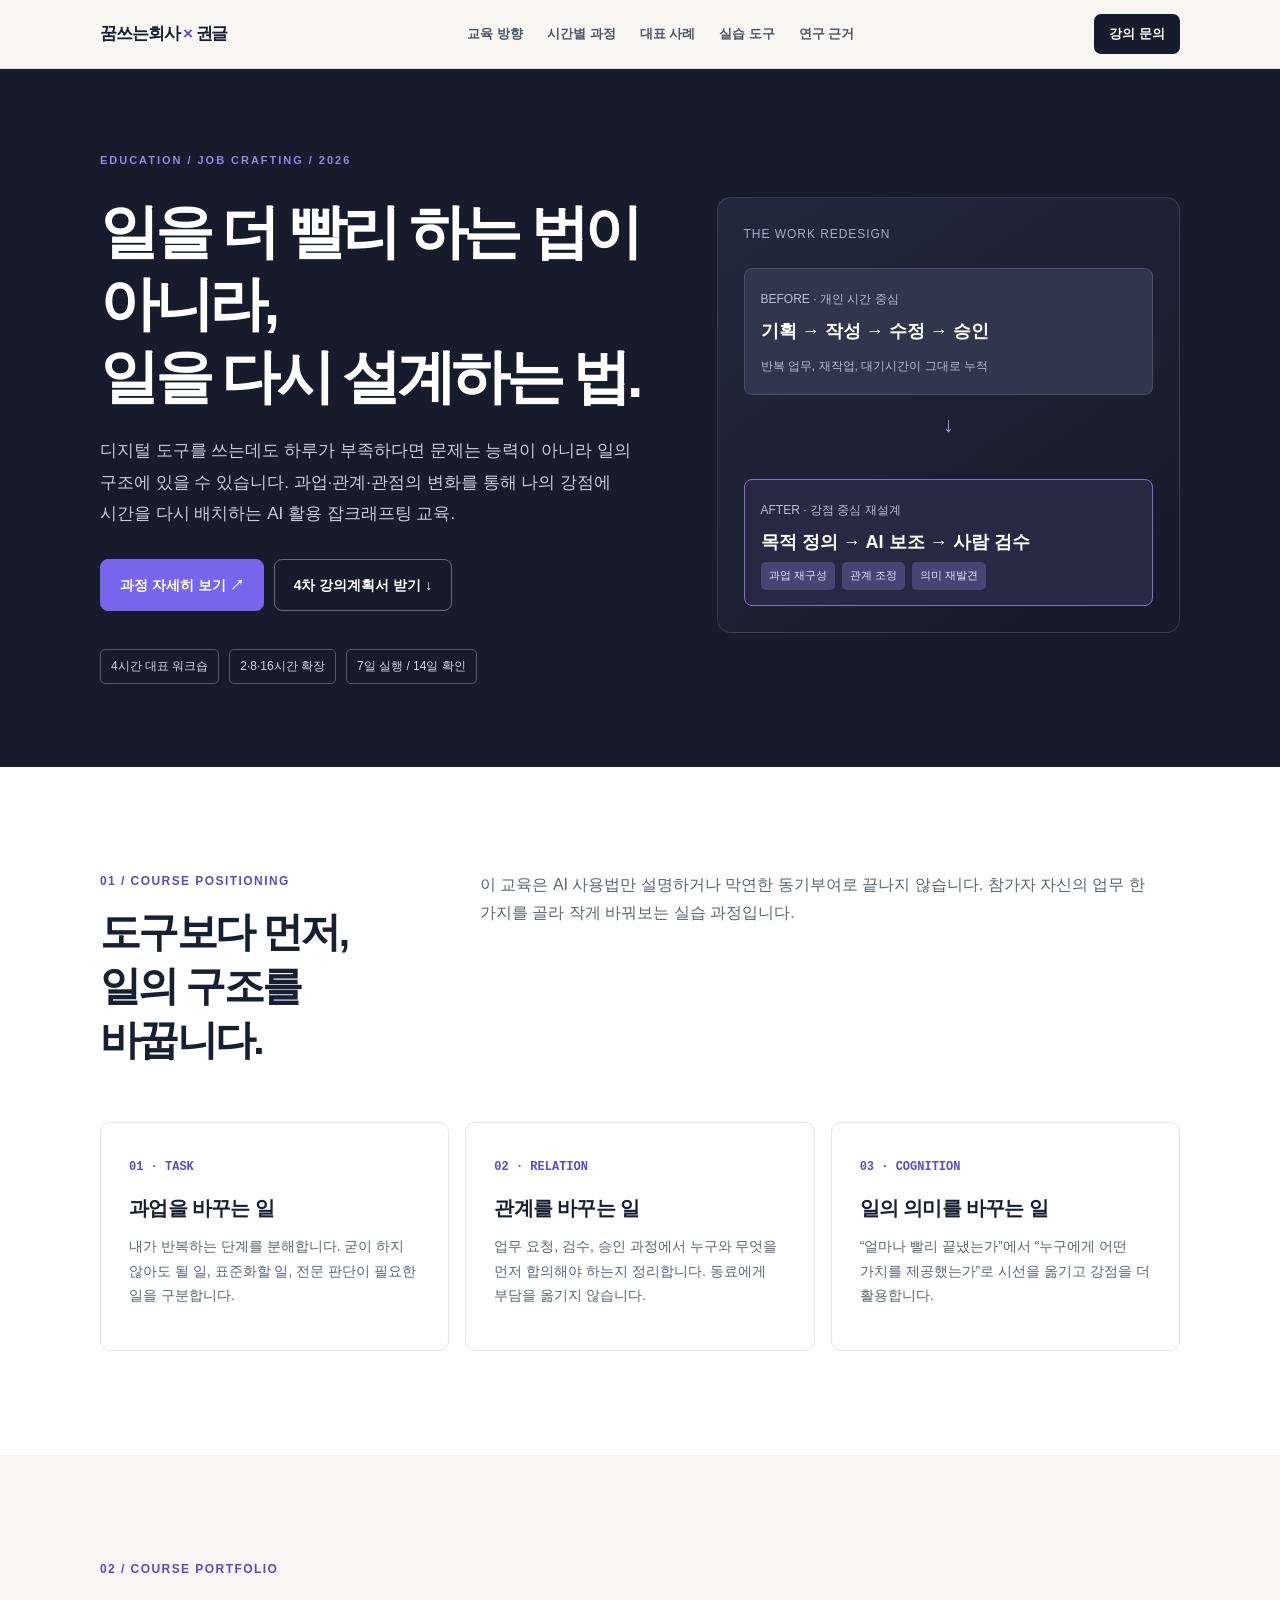
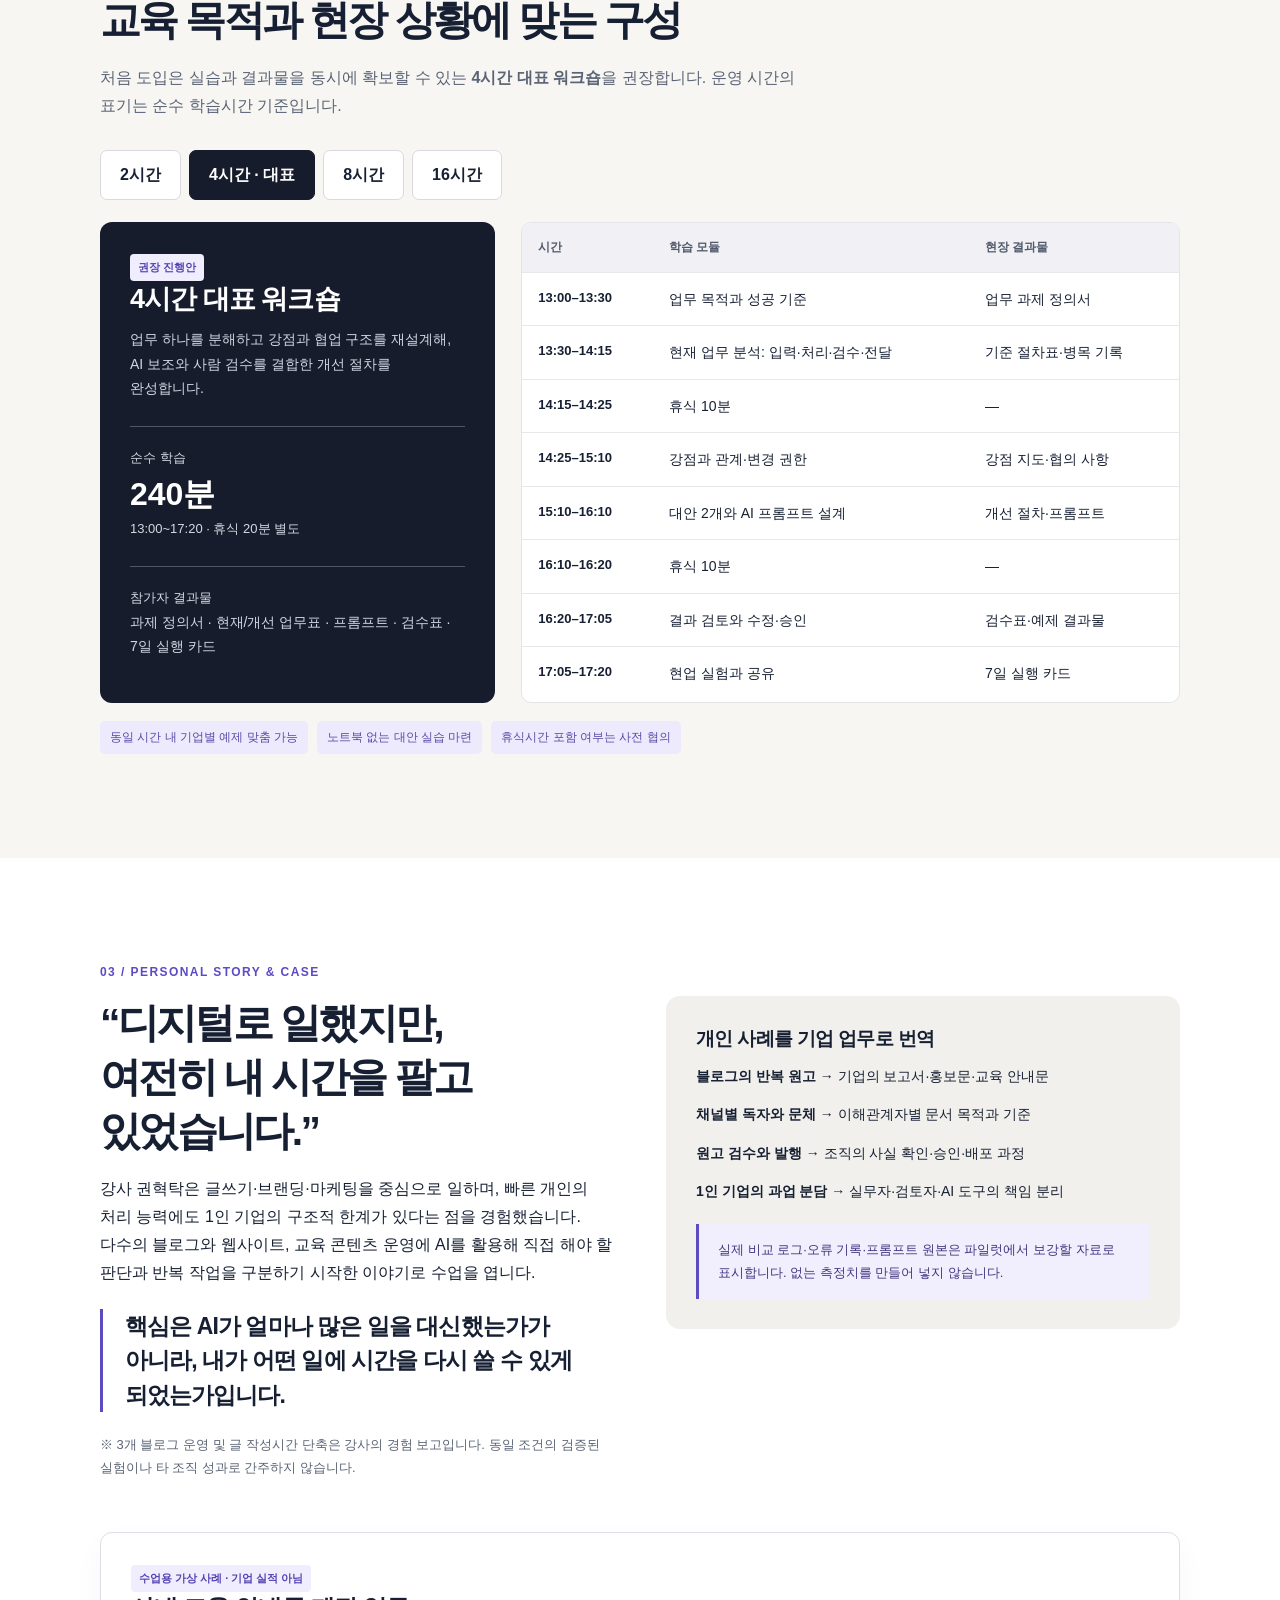
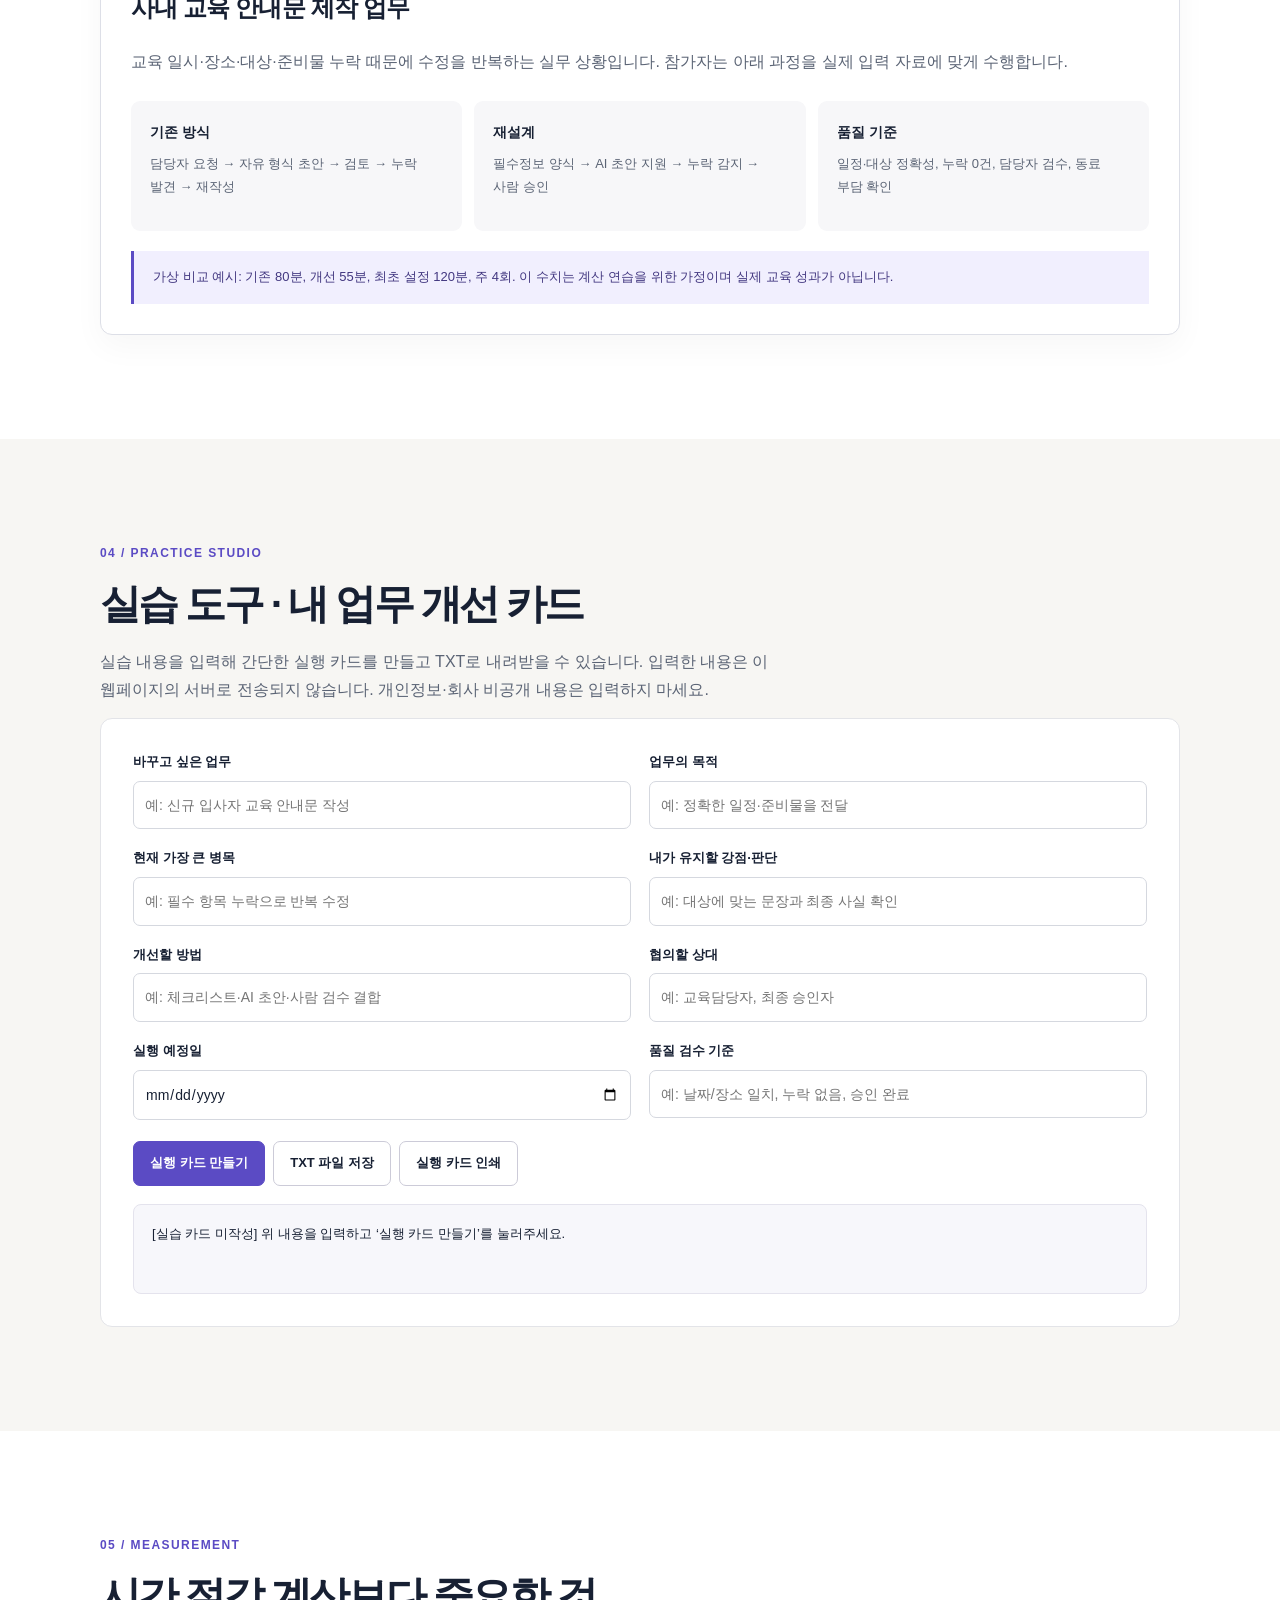
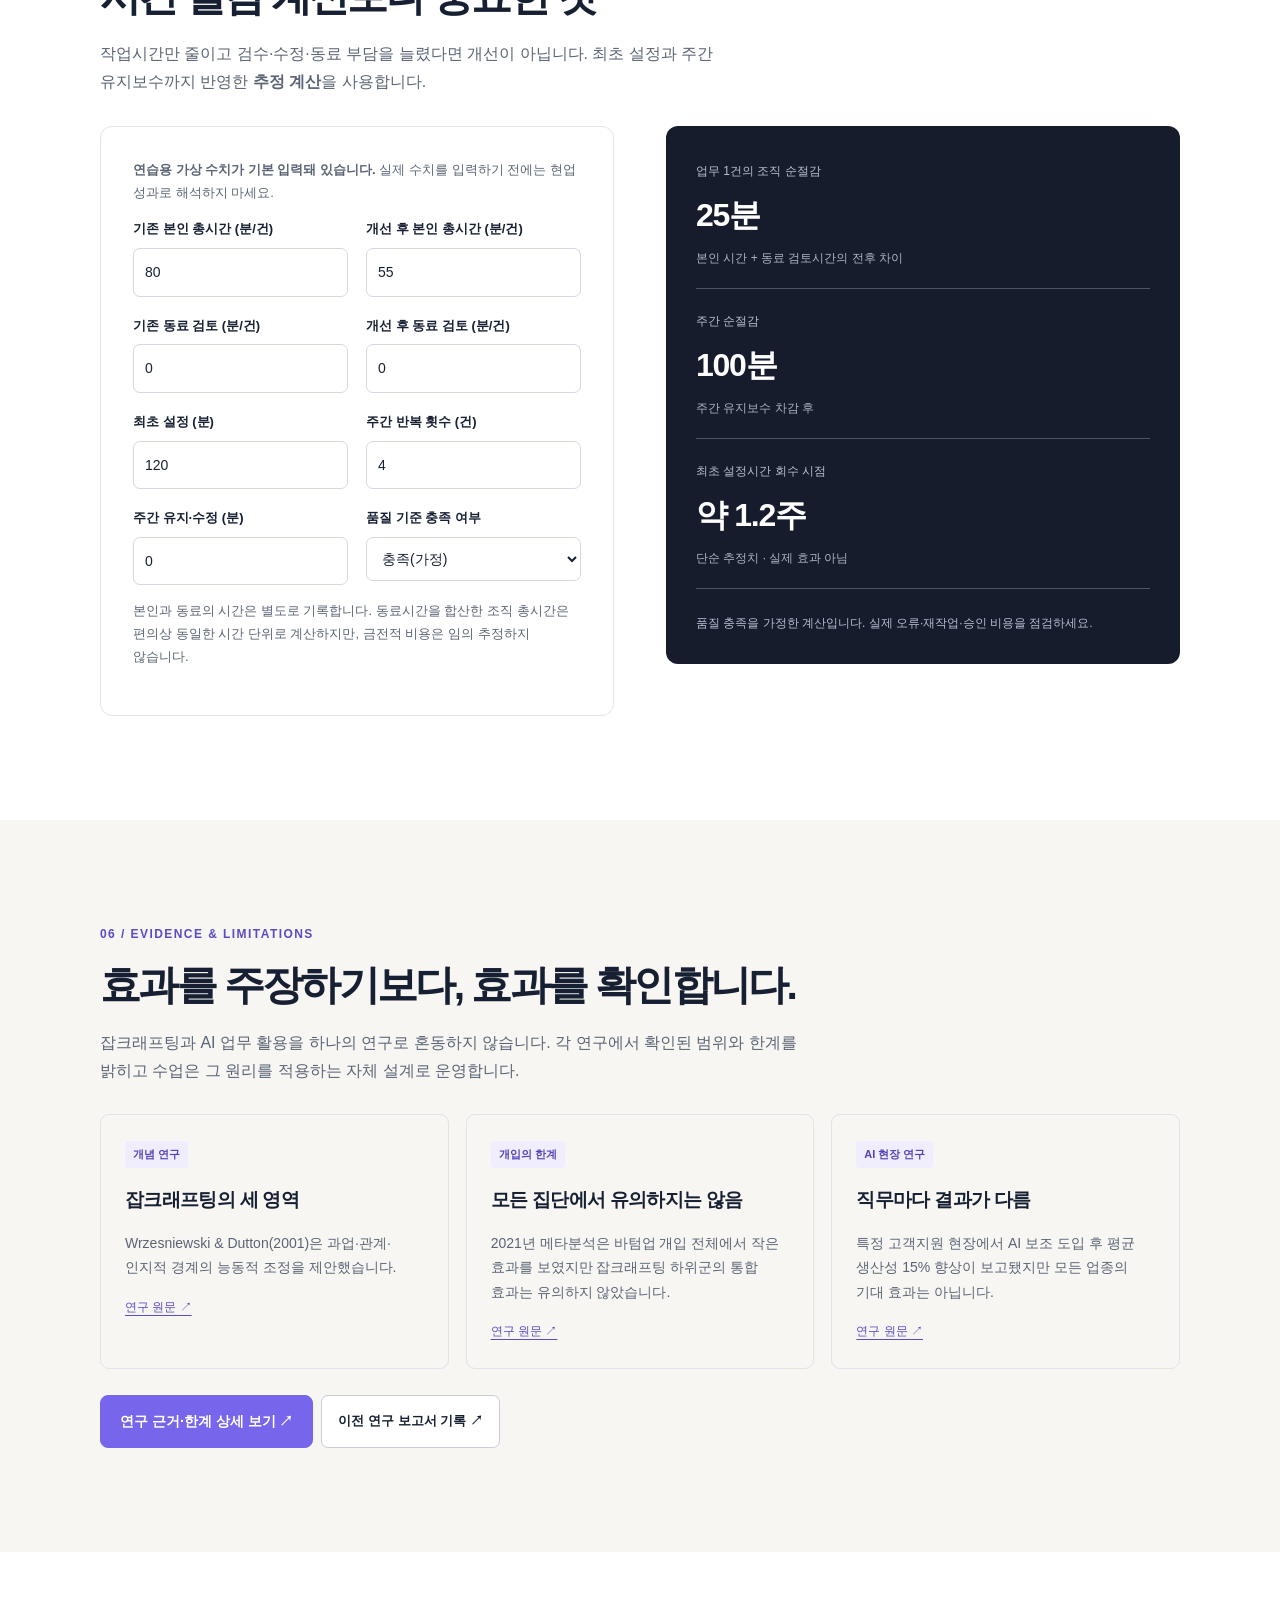
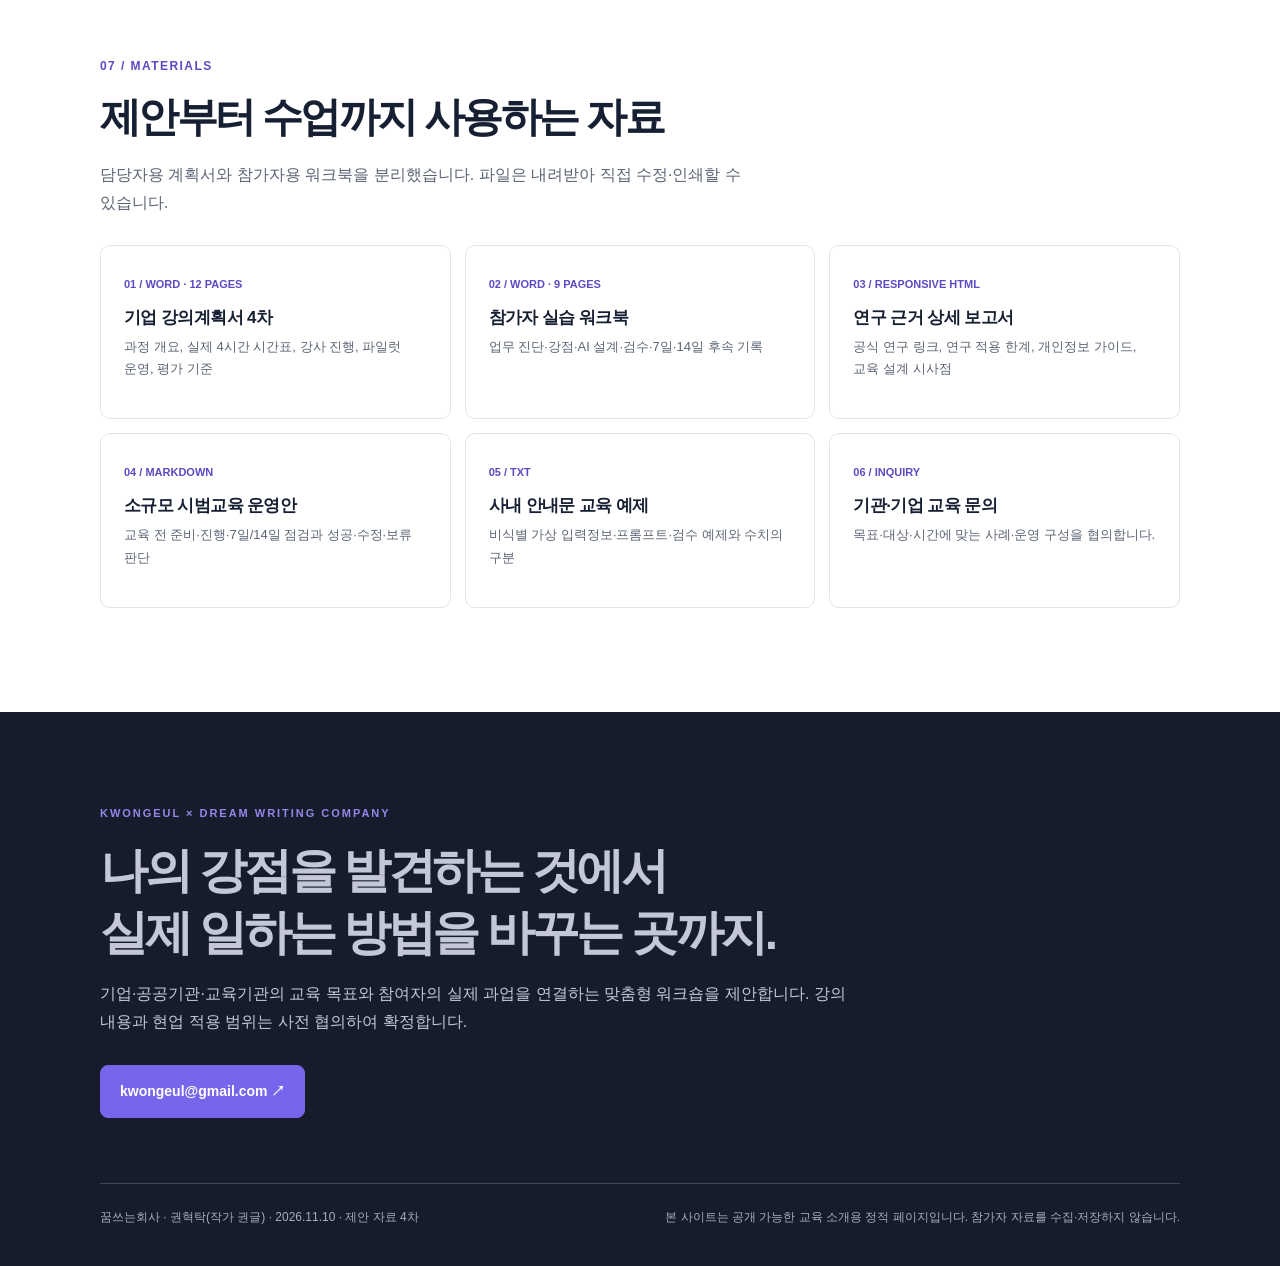
==== index.html @ ab39d5b8 "Add files via upload" ====
<!doctype html>
<html lang="ko">
<head>
<meta charset="utf-8"/>
<meta name="viewport" content="width=device-width,initial-scale=1"/>
<meta name="description" content="권글 · 꿈쓰는회사 AI 활용 잡크래프팅 기업교육. 4시간 대표 워크숍, 강의계획서, 실습 워크북, 교육 후 14일 성과 점검."/>
<meta name="theme-color" content="#151b27"/>
<title>AI 활용 잡크래프팅 기업교육 | 꿈쓰는회사 · 권글</title>
<style>
:root{--ink:#172033;--sub:#5b6475;--paper:#f7f6f3;--surface:#fff;--line:#e3e4e8;--accent:#5b4bc4;--lite:#f0edff;--dark:#171c2c;--green:#1c685e;--max:1140px}
*{box-sizing:border-box}html{scroll-behavior:smooth}body{margin:0;background:var(--paper);color:var(--ink);font-family:Pretendard,"Noto Sans CJK KR","Apple SD Gothic Neo","Malgun Gothic",sans-serif;font-size:16px;line-height:1.75;word-break:keep-all}a{color:inherit}button,input,textarea,select{font:inherit}button{cursor:pointer}button:focus-visible,a:focus-visible,input:focus-visible,select:focus-visible,textarea:focus-visible{outline:3px solid #b2a9f5;outline-offset:3px}.wrap{max-width:var(--max);margin:auto;padding-left:30px;padding-right:30px}.top{position:sticky;top:0;z-index:20;backdrop-filter:blur(16px);background:rgba(247,246,243,.96);border-bottom:1px solid var(--line)}.top-in{display:flex;align-items:center;justify-content:space-between;min-height:68px;gap:16px}.brand{font-size:17px;font-weight:800;letter-spacing:-.065em;text-decoration:none}.brand em{color:var(--accent);font-style:normal}.nav{display:flex;gap:24px;font-size:13px;font-weight:700;color:#4c5566}.nav a{text-decoration:none}.nav a:hover{color:var(--accent)}.top-cta{background:var(--dark);color:white;text-decoration:none;padding:9px 15px;border-radius:7px;font-size:13px;font-weight:700;white-space:nowrap}
.hero{background:var(--dark);color:white;overflow:hidden}.hero-in{display:grid;grid-template-columns:1.1fr .9fr;min-height:550px;gap:50px;align-items:center;padding-top:76px;padding-bottom:83px}.eyebrow{font-size:11px;letter-spacing:.18em;text-transform:uppercase;font-weight:800;color:#9487e9}.hero h1{font-size:clamp(39px,4.6vw,63px);line-height:1.23;letter-spacing:-.075em;margin:23px 0 22px;font-weight:800}.hero .lede{max-width:590px;color:#c9ccda;font-size:17px;line-height:1.85}.hero-actions{display:flex;flex-wrap:wrap;gap:10px;margin:29px 0 38px}.primary,.secondary{display:inline-flex;align-items:center;justify-content:center;gap:8px;text-decoration:none;border-radius:8px;font-weight:750;padding:13px 19px;font-size:14px}.primary{background:#7766eb;color:#fff;border:1px solid #7766eb}.secondary{background:transparent;color:white;border:1px solid #656b7e}.meta{display:flex;flex-wrap:wrap;gap:10px}.meta span{font-size:12px;color:#d4d5e0;border:1px solid #565b70;padding:6px 10px;border-radius:5px}.hero-art{position:relative;padding:26px;border:1px solid rgba(255,255,255,.12);border-radius:14px;background:linear-gradient(145deg,#23293d,#151a29)}.art-title{color:#a6acc5;font-size:12px;letter-spacing:.08em}.work-line{margin-top:23px;padding:15px 16px;background:#30374c;border:1px solid #475068;border-radius:8px}.work-line strong{display:block;font-size:18px;margin:4px 0}.work-line small{font-size:12px;color:#b8bfd2}.art-arrow{text-align:center;font-size:21px;color:#a99bf0;padding:12px}.work-line.to{border-color:#7d70d5;background:#292842}.art-pills{display:flex;gap:7px;flex-wrap:wrap}.art-pills span{border-radius:5px;background:#494473;color:#e7e4ff;font-size:11px;padding:4px 8px}
.sec{padding:104px 0}.sec.white{background:white}.sec.dark{background:#1f2536;color:white}.sectop{display:flex;align-items:flex-start;justify-content:space-between;gap:25px;margin-bottom:38px}.kicker{display:block;font-size:12px;letter-spacing:.12em;font-weight:850;color:var(--accent);margin-bottom:13px}.dark .kicker{color:#a49bf8}h2{font-size:clamp(29px,3.2vw,44px);letter-spacing:-.065em;line-height:1.32;margin:0 0 17px}h3{letter-spacing:-.035em;line-height:1.35}p{margin:0 0 14px}.section-desc{font-size:16px;color:var(--sub);max-width:700px}.muted{color:var(--sub)}.dark .muted{color:#bdc4d6}.chip{display:inline-flex;border-radius:4px;padding:4px 8px;background:var(--lite);font-size:11px;font-weight:800;color:#5444b3}.dark .chip{background:#343553;color:#c5c0ff}.three{display:grid;grid-template-columns:repeat(3,1fr);gap:16px}.info{border:1px solid var(--line);background:white;border-radius:10px;padding:28px}.info .num{font-family:ui-monospace,monospace;font-size:12px;color:var(--accent);font-weight:800}.info h3{font-size:20px;margin:16px 0 12px}.info p{font-size:14px;color:var(--sub)}.split{display:grid;grid-template-columns:1fr 1fr;gap:52px;align-items:start}.quote{border-left:3px solid var(--accent);padding-left:22px;margin:22px 0;font-size:23px;line-height:1.5;font-weight:750;letter-spacing:-.04em}.bulky{padding:22px 24px;border-radius:9px;border:1px solid var(--line);background:#fcfcfd}.small{font-size:13px;color:var(--sub)}.point-list{padding-left:20px}.point-list li{margin-bottom:9px}.contrast{background:#f1f0ec;border-radius:14px;padding:30px}.contrast h3{margin:0 0 13px}.contrast p{font-size:14px}
.tabrow{display:flex;gap:8px;margin:30px 0 22px;flex-wrap:wrap}.tab{border:1px solid #d9d9de;background:white;color:var(--ink);border-radius:7px;padding:10px 19px;font-weight:800}.tab[aria-pressed="true"]{background:var(--dark);border-color:var(--dark);color:white}.course-layout{display:grid;grid-template-columns:.75fr 1.25fr;gap:26px}.course-summary{border-radius:12px;background:var(--dark);color:white;padding:30px}.course-summary h3{font-size:27px;margin:0 0 10px}.course-summary p{color:#d2d5e2;font-size:14px}.statline{border-top:1px solid #52566a;margin-top:25px;padding-top:20px;font-size:13px;color:#d6d9e3}.statline strong{font-size:32px;color:white;display:block;line-height:1.2;margin:5px 0}.timetable{overflow:auto;background:white;border:1px solid var(--line);border-radius:10px}table{border-collapse:collapse;width:100%;font-size:14px}th{background:#f1f1f5;text-align:left;font-size:12px;color:#515a6d}th,td{padding:14px 16px;border-bottom:1px solid #e7e8ec;vertical-align:top}td:first-child{white-space:nowrap;font-size:13px;font-weight:800}tr:last-child td{border-bottom:0}.notes{display:flex;gap:9px;flex-wrap:wrap;margin-top:18px}.notes span{background:#eceafc;color:#584ca7;font-size:12px;padding:6px 10px;border-radius:5px}.casecard{border:1px solid #dddfe7;background:#fff;border-radius:12px;padding:30px;box-shadow:0 12px 32px rgba(20,24,42,.035)}.casecard h3{font-size:24px;margin-top:0}.case-cols{display:grid;grid-template-columns:1fr 1fr 1fr;gap:12px;margin-top:25px}.case-stage{background:#f7f7f9;border-radius:9px;padding:19px}.case-stage strong{display:block;font-size:14px;margin-bottom:8px}.case-stage p{font-size:13px;color:var(--sub)}.callout{border-left:3px solid #5b4bc4;background:#f1effe;padding:15px 19px;color:#423780;font-size:13px;margin-top:20px}.evidence-grid{display:grid;grid-template-columns:repeat(3,1fr);gap:17px}.evidence-item{border:1px solid #e2e2e9;padding:24px;border-radius:9px}.evidence-item b{font-size:17px}.evidence-item p{font-size:14px;color:var(--sub);margin:12px 0}.evidence-item a{font-size:12px;color:var(--accent);text-decoration:underline;text-underline-offset:4px}
.formpanel{background:#fff;border:1px solid var(--line);border-radius:12px;padding:32px}.formgrid{display:grid;grid-template-columns:repeat(2,1fr);gap:18px}.field label{display:block;font-size:13px;font-weight:800;margin-bottom:7px}.field input,.field textarea,.field select{width:100%;min-height:44px;border:1px solid #d5d8df;border-radius:7px;padding:11px;background:#fff;color:var(--ink);font-size:14px}.field textarea{resize:vertical;min-height:80px}.field input:focus,.field textarea:focus,.field select:focus{border-color:#6658cd}.span2{grid-column:span 2}.actionrow{display:flex;gap:8px;flex-wrap:wrap;margin-top:21px}.solid,.outline{border-radius:7px;padding:10px 16px;font-weight:800;font-size:13px}.solid{border:1px solid var(--accent);background:var(--accent);color:#fff}.outline{border:1px solid #cccbd8;background:white;color:var(--ink)}.output{white-space:pre-wrap;background:#f7f7fb;border-radius:8px;padding:18px;font-size:13px;margin-top:18px;border:1px solid #e4e3ed;min-height:90px}.calc-side{padding:30px;border-radius:12px;background:var(--dark);color:white}.calc-side .measure{border-bottom:1px solid #4c5268;padding:17px 0}.calc-side .measure:first-of-type{padding-top:0}.calc-side .measure:last-of-type{border-bottom:0}.calc-side .measure span{font-size:12px;color:#b9c0d1}.calc-side .measure strong{font-size:32px;letter-spacing:-.04em;display:block;margin-top:3px}.calc-side .measure small{color:#aeb5c8;font-size:12px}.warning{background:#fff5e6;border:1px solid #efdbb2;padding:13px 16px;border-radius:7px;color:#735525;font-size:13px;margin-top:18px}.checkline{font-size:12px;color:#b4bed4;margin-top:24px}.downloads{display:grid;grid-template-columns:repeat(3,1fr);gap:14px}.down{display:block;text-decoration:none;background:#fff;border:1px solid var(--line);border-radius:10px;padding:23px;transition:.2s}.down:hover{transform:translateY(-3px);border-color:#a9a0ed}.down small{font-size:11px;color:var(--accent);font-weight:850}.down h3{margin:10px 0 6px;font-size:17px}.down p{font-size:13px;color:var(--sub)}.bottom{background:#171c2c;color:white;padding:86px 0 38px}.bottom .big{font-size:clamp(30px,4vw,48px);font-weight:800;letter-spacing:-.07em;line-height:1.3;margin:0 0 16px}.bottom p{color:#c4c8d6;max-width:760px}.footerline{border-top:1px solid #414758;margin-top:65px;padding-top:23px;font-size:12px;color:#a6adbf;display:flex;justify-content:space-between;gap:10px;flex-wrap:wrap}
@media (max-width:920px){.nav{display:none}.hero-in,.split,.course-layout{grid-template-columns:1fr}.hero-in{gap:28px}.hero-art{max-width:640px}.three,.evidence-grid,.downloads{grid-template-columns:repeat(2,1fr)}.sec{padding:74px 0}.course-summary{padding:24px}}
@media (max-width:640px){body{font-size:15px}.wrap{padding:0 20px}.hero-in{padding-top:64px;padding-bottom:64px}.hero h1{font-size:37px}.hero-art{padding:18px}.hero .lede{font-size:15px}.hero-actions{display:block}.hero-actions a{width:100%;margin-bottom:9px}.three,.split,.course-layout,.case-cols,.evidence-grid,.downloads,.formgrid{grid-template-columns:1fr}.sectop{display:block}.info,.casecard,.formpanel,.calc-side{padding:22px}.span2{grid-column:span 1}.sec{padding:60px 0}.top-cta{font-size:12px}.brand{font-size:16px}table{font-size:12px}th,td{padding:11px 10px}td:first-child{white-space:normal}.quote{font-size:21px}.contrast{padding:22px}.tab{flex:1}}
@media print{.top,.hero-art,.hero-actions,.tabrow,.actionrow,.bottom{display:none!important}.sec{padding:20px 0;break-inside:avoid}.hero{color:var(--ink);background:white}.hero-in{display:block;min-height:0;padding:20px 0}.hero .lede{color:var(--ink)}.hero h1{font-size:30px}.wrap{max-width:none}.timetable{overflow:visible}.calc-side{background:white;color:var(--ink);border:1px solid #ddd}.calc-side .measure strong{color:var(--ink)}}
</style>
</head>
<body>
<header class="top"><div class="wrap top-in"><a class="brand" href="#top">꿈쓰는회사 <em>×</em> 권글</a><nav class="nav" aria-label="메인 탐색"><a href="#why">교육 방향</a><a href="#curriculum">시간별 과정</a><a href="#case">대표 사례</a><a href="#studio">실습 도구</a><a href="#evidence">연구 근거</a></nav><a class="top-cta" href="mailto:kwongeul@gmail.com?subject=AI%20활용%20잡크래프팅%20기업강의%20문의">강의 문의</a></div></header>
<main id="top">
<section class="hero"><div class="wrap hero-in"><div><span class="eyebrow">EDUCATION / JOB CRAFTING / 2026</span><h1>일을 더 빨리 하는 법이 아니라,<br/>일을 다시 설계하는 법.</h1><p class="lede">디지털 도구를 쓰는데도 하루가 부족하다면 문제는 능력이 아니라 일의 구조에 있을 수 있습니다. 과업·관계·관점의 변화를 통해 나의 강점에 시간을 다시 배치하는 AI 활용 잡크래프팅 교육.</p><div class="hero-actions"><a class="primary" href="#curriculum">과정 자세히 보기 ↗</a><a class="secondary" href="files/Kwongeul_Job_Crafting_Lecture_Plan_v4.docx" download>4차 강의계획서 받기 ↓</a></div><div class="meta"><span>4시간 대표 워크숍</span><span>2·8·16시간 확장</span><span>7일 실행 / 14일 확인</span></div></div><div class="hero-art" aria-label="기존 업무에서 재설계된 업무로 전환하는 도식"><div class="art-title">THE WORK REDESIGN</div><div class="work-line"><small>BEFORE · 개인 시간 중심</small><strong>기획 → 작성 → 수정 → 승인</strong><small>반복 업무, 재작업, 대기시간이 그대로 누적</small></div><div class="art-arrow">↓</div><div class="work-line to"><small>AFTER · 강점 중심 재설계</small><strong>목적 정의 → AI 보조 → 사람 검수</strong><div class="art-pills"><span>과업 재구성</span><span>관계 조정</span><span>의미 재발견</span></div></div></div></div></section>
<section id="why" class="sec white"><div class="wrap"><div class="sectop"><div><span class="kicker">01 / COURSE POSITIONING</span><h2>도구보다 먼저,<br/>일의 구조를 바꿉니다.</h2></div><p class="section-desc">이 교육은 AI 사용법만 설명하거나 막연한 동기부여로 끝나지 않습니다. 참가자 자신의 업무 한 가지를 골라 작게 바꿔보는 실습 과정입니다.</p></div><div class="three"><article class="info"><span class="num">01 · TASK</span><h3>과업을 바꾸는 일</h3><p>내가 반복하는 단계를 분해합니다. 굳이 하지 않아도 될 일, 표준화할 일, 전문 판단이 필요한 일을 구분합니다.</p></article><article class="info"><span class="num">02 · RELATION</span><h3>관계를 바꾸는 일</h3><p>업무 요청, 검수, 승인 과정에서 누구와 무엇을 먼저 합의해야 하는지 정리합니다. 동료에게 부담을 옮기지 않습니다.</p></article><article class="info"><span class="num">03 · COGNITION</span><h3>일의 의미를 바꾸는 일</h3><p>“얼마나 빨리 끝냈는가”에서 “누구에게 어떤 가치를 제공했는가”로 시선을 옮기고 강점을 더 활용합니다.</p></article></div></div></section>
<section id="curriculum" class="sec"><div class="wrap"><span class="kicker">02 / COURSE PORTFOLIO</span><h2>교육 목적과 현장 상황에 맞는 구성</h2><p class="section-desc">처음 도입은 실습과 결과물을 동시에 확보할 수 있는 <b>4시간 대표 워크숍</b>을 권장합니다. 운영 시간의 표기는 순수 학습시간 기준입니다.</p><div class="tabrow" role="group" aria-label="교육 시간 선택"><button type="button" class="tab" data-course="2" aria-pressed="false">2시간</button><button type="button" class="tab" data-course="4" aria-pressed="true">4시간 · 대표</button><button type="button" class="tab" data-course="8" aria-pressed="false">8시간</button><button type="button" class="tab" data-course="16" aria-pressed="false">16시간</button></div><div class="course-layout"><div class="course-summary" aria-live="polite"><span class="chip">권장 진행안</span><h3 id="course-title">4시간 대표 워크숍</h3><p id="course-copy">업무 하나를 분해하고 강점과 협업 구조를 재설계해, AI 보조와 사람 검수를 결합한 개선 절차를 완성합니다.</p><div class="statline"><span>순수 학습</span><strong id="course-minutes">240분</strong><span id="course-time-note">13:00~17:20 · 휴식 20분 별도</span></div><div class="statline"><span>참가자 결과물</span><p id="course-deliverables">과제 정의서 · 현재/개선 업무표 · 프롬프트 · 검수표 · 7일 실행 카드</p></div></div><div class="timetable"><table><thead><tr><th>시간</th><th>학습 모듈</th><th>현장 결과물</th></tr></thead><tbody id="course-rows"></tbody></table></div></div><div class="notes"><span>동일 시간 내 기업별 예제 맞춤 가능</span><span>노트북 없는 대안 실습 마련</span><span>휴식시간 포함 여부는 사전 협의</span></div></div></section>
<section id="case" class="sec white"><div class="wrap"><span class="kicker">03 / PERSONAL STORY & CASE</span><div class="split"><div><h2>“디지털로 일했지만,<br/>여전히 내 시간을 팔고 있었습니다.”</h2><p>강사 권혁탁은 글쓰기·브랜딩·마케팅을 중심으로 일하며, 빠른 개인의 처리 능력에도 1인 기업의 구조적 한계가 있다는 점을 경험했습니다. 다수의 블로그와 웹사이트, 교육 콘텐츠 운영에 AI를 활용해 직접 해야 할 판단과 반복 작업을 구분하기 시작한 이야기로 수업을 엽니다.</p><blockquote class="quote">핵심은 AI가 얼마나 많은 일을 대신했는가가 아니라, 내가 어떤 일에 시간을 다시 쓸 수 있게 되었는가입니다.</blockquote><p class="small">※ 3개 블로그 운영 및 글 작성시간 단축은 강사의 경험 보고입니다. 동일 조건의 검증된 실험이나 타 조직 성과로 간주하지 않습니다.</p></div><div class="contrast"><h3>개인 사례를 기업 업무로 번역</h3><p><b>블로그의 반복 원고</b> → 기업의 보고서·홍보문·교육 안내문</p><p><b>채널별 독자와 문체</b> → 이해관계자별 문서 목적과 기준</p><p><b>원고 검수와 발행</b> → 조직의 사실 확인·승인·배포 과정</p><p><b>1인 기업의 과업 분담</b> → 실무자·검토자·AI 도구의 책임 분리</p><div class="callout">실제 비교 로그·오류 기록·프롬프트 원본은 파일럿에서 보강할 자료로 표시합니다. 없는 측정치를 만들어 넣지 않습니다.</div></div></div><div class="casecard" style="margin-top:38px"><span class="chip">수업용 가상 사례 · 기업 실적 아님</span><h3>사내 교육 안내문 제작 업무</h3><p class="muted">교육 일시·장소·대상·준비물 누락 때문에 수정을 반복하는 실무 상황입니다. 참가자는 아래 과정을 실제 입력 자료에 맞게 수행합니다.</p><div class="case-cols"><div class="case-stage"><strong>기존 방식</strong><p>담당자 요청 → 자유 형식 초안 → 검토 → 누락 발견 → 재작성</p></div><div class="case-stage"><strong>재설계</strong><p>필수정보 양식 → AI 초안 지원 → 누락 감지 → 사람 승인</p></div><div class="case-stage"><strong>품질 기준</strong><p>일정·대상 정확성, 누락 0건, 담당자 검수, 동료 부담 확인</p></div></div><div class="callout">가상 비교 예시: 기존 80분, 개선 55분, 최초 설정 120분, 주 4회. 이 수치는 계산 연습을 위한 가정이며 실제 교육 성과가 아닙니다.</div></div></div></section>
<section id="studio" class="sec"><div class="wrap"><span class="kicker">04 / PRACTICE STUDIO</span><h2>실습 도구 · 내 업무 개선 카드</h2><p class="section-desc">실습 내용을 입력해 간단한 실행 카드를 만들고 TXT로 내려받을 수 있습니다. 입력한 내용은 이 웹페이지의 서버로 전송되지 않습니다. 개인정보·회사 비공개 내용은 입력하지 마세요.</p><div class="formpanel"><div class="formgrid"><div class="field"><label for="task">바꾸고 싶은 업무</label><input id="task" placeholder="예: 신규 입사자 교육 안내문 작성"/></div><div class="field"><label for="goal">업무의 목적</label><input id="goal" placeholder="예: 정확한 일정·준비물을 전달"/></div><div class="field"><label for="bottleneck">현재 가장 큰 병목</label><input id="bottleneck" placeholder="예: 필수 항목 누락으로 반복 수정"/></div><div class="field"><label for="strength">내가 유지할 강점·판단</label><input id="strength" placeholder="예: 대상에 맞는 문장과 최종 사실 확인"/></div><div class="field"><label for="change">개선할 방법</label><input id="change" placeholder="예: 체크리스트·AI 초안·사람 검수 결합"/></div><div class="field"><label for="partner">협의할 상대</label><input id="partner" placeholder="예: 교육담당자, 최종 승인자"/></div><div class="field"><label for="day">실행 예정일</label><input id="day" type="date"/></div><div class="field"><label for="quality">품질 검수 기준</label><input id="quality" placeholder="예: 날짜/장소 일치, 누락 없음, 승인 완료"/></div></div><div class="actionrow"><button type="button" class="solid" id="generate-card">실행 카드 만들기</button><button type="button" class="outline" id="save-card">TXT 파일 저장</button><button type="button" class="outline" id="print-card">실행 카드 인쇄</button></div><div class="output" id="card-output" aria-live="polite">[실습 카드 미작성] 위 내용을 입력하고 ‘실행 카드 만들기’를 눌러주세요.</div></div></div></section>
<section id="calculator" class="sec white"><div class="wrap"><span class="kicker">05 / MEASUREMENT</span><h2>시간 절감 계산보다 중요한 것</h2><p class="section-desc">작업시간만 줄이고 검수·수정·동료 부담을 늘렸다면 개선이 아닙니다. 최초 설정과 주간 유지보수까지 반영한 <b>추정 계산</b>을 사용합니다.</p><div class="split" style="margin-top:30px"><div class="formpanel"><p class="small"><b>연습용 가상 수치가 기본 입력돼 있습니다.</b> 실제 수치를 입력하기 전에는 현업 성과로 해석하지 마세요.</p><div class="formgrid"><div class="field"><label for="baseline">기존 본인 총시간 (분/건)</label><input id="baseline" type="number" min="0" step="1" value="80"/></div><div class="field"><label for="improved">개선 후 본인 총시간 (분/건)</label><input id="improved" type="number" min="0" step="1" value="55"/></div><div class="field"><label for="peerbefore">기존 동료 검토 (분/건)</label><input id="peerbefore" type="number" min="0" step="1" value="0"/></div><div class="field"><label for="peerafter">개선 후 동료 검토 (분/건)</label><input id="peerafter" type="number" min="0" step="1" value="0"/></div><div class="field"><label for="setup">최초 설정 (분)</label><input id="setup" type="number" min="0" step="1" value="120"/></div><div class="field"><label for="weekly">주간 반복 횟수 (건)</label><input id="weekly" type="number" min="0" step="1" value="4"/></div><div class="field"><label for="maint">주간 유지·수정 (분)</label><input id="maint" type="number" min="0" step="1" value="0"/></div><div class="field"><label for="qualitygate">품질 기준 충족 여부</label><select id="qualitygate"><option value="pass">충족(가정)</option><option value="review">미확인/보완 필요</option><option value="fail">미충족</option></select></div></div><p class="small" style="margin-top:15px">본인과 동료의 시간은 별도로 기록합니다. 동료시간을 합산한 조직 총시간은 편의상 동일한 시간 단위로 계산하지만, 금전적 비용은 임의 추정하지 않습니다.</p></div><div class="calc-side" aria-live="polite"><div class="measure"><span>업무 1건의 조직 순절감</span><strong id="perjob">25분</strong><small>본인 시간 + 동료 검토시간의 전후 차이</small></div><div class="measure"><span>주간 순절감</span><strong id="weeklyresult">100분</strong><small>주간 유지보수 차감 후</small></div><div class="measure"><span>최초 설정시간 회수 시점</span><strong id="payback">약 1.2주</strong><small>단순 추정치 · 실제 효과 아님</small></div><div class="checkline" id="calcstatus">품질 충족을 가정한 계산 예시입니다.</div></div></div></div></section>
<section id="evidence" class="sec"><div class="wrap"><span class="kicker">06 / EVIDENCE & LIMITATIONS</span><h2>효과를 주장하기보다, 효과를 확인합니다.</h2><p class="section-desc">잡크래프팅과 AI 업무 활용을 하나의 연구로 혼동하지 않습니다. 각 연구에서 확인된 범위와 한계를 밝히고 수업은 그 원리를 적용하는 자체 설계로 운영합니다.</p><div class="evidence-grid" style="margin-top:29px"><article class="evidence-item"><span class="chip">개념 연구</span><h3>잡크래프팅의 세 영역</h3><p>Wrzesniewski & Dutton(2001)은 과업·관계·인지적 경계의 능동적 조정을 제안했습니다.</p><a href="https://doi.org/10.5465/amr.2001.4378011" target="_blank" rel="noopener noreferrer">연구 원문 ↗</a></article><article class="evidence-item"><span class="chip">개입의 한계</span><h3>모든 집단에서 유의하지는 않음</h3><p>2021년 메타분석은 바텀업 개입 전체에서 작은 효과를 보였지만 잡크래프팅 하위군의 통합 효과는 유의하지 않았습니다.</p><a href="https://www.frontiersin.org/journals/psychology/articles/10.3389/fpsyg.2021.730421/full" target="_blank" rel="noopener noreferrer">연구 원문 ↗</a></article><article class="evidence-item"><span class="chip">AI 현장 연구</span><h3>직무마다 결과가 다름</h3><p>특정 고객지원 현장에서 AI 보조 도입 후 평균 생산성 15% 향상이 보고됐지만 모든 업종의 기대 효과는 아닙니다.</p><a href="https://academic.oup.com/qje/article/140/2/889/7990658" target="_blank" rel="noopener noreferrer">연구 원문 ↗</a></article></div><div class="actionrow" style="margin-top:26px"><a class="primary" href="research.html">연구 근거·한계 상세 보기 ↗</a><a class="outline" style="text-decoration:none;display:inline-flex;align-items:center" href="archive/Kwongeul_Job_Crafting_Research_v3_Archive.html">이전 연구 보고서 기록 ↗</a></div></div></section>
<section id="downloads" class="sec white"><div class="wrap"><span class="kicker">07 / MATERIALS</span><h2>제안부터 수업까지 사용하는 자료</h2><p class="section-desc">담당자용 계획서와 참가자용 워크북을 분리했습니다. 파일은 내려받아 직접 수정·인쇄할 수 있습니다.</p><div class="downloads" style="margin-top:28px"><a class="down" download href="files/Kwongeul_Job_Crafting_Lecture_Plan_v4.docx"><small>01 / WORD · 12 PAGES</small><h3>기업 강의계획서 4차</h3><p>과정 개요, 실제 4시간 시간표, 강사 진행, 파일럿 운영, 평가 기준</p></a><a class="down" download href="files/Kwongeul_Job_Crafting_Workbook_v1.docx"><small>02 / WORD · 9 PAGES</small><h3>참가자 실습 워크북</h3><p>업무 진단·강점·AI 설계·검수·7일·14일 후속 기록</p></a><a class="down" href="research.html"><small>03 / RESPONSIVE HTML</small><h3>연구 근거 상세 보고서</h3><p>공식 연구 링크, 연구 적용 한계, 개인정보 가이드, 교육 설계 시사점</p></a><a class="down" download href="files/pilot_protocol.md"><small>04 / MARKDOWN</small><h3>소규모 시범교육 운영안</h3><p>교육 전 준비·진행·7일/14일 점검과 성공·수정·보류 판단</p></a><a class="down" download href="files/classroom_case.txt"><small>05 / TXT</small><h3>사내 안내문 교육 예제</h3><p>비식별 가상 입력정보·프롬프트·검수 예제와 수치의 구분</p></a><a class="down" href="mailto:kwongeul@gmail.com?subject=AI%20잡크래프팅%20강의%20제안%20문의"><small>06 / INQUIRY</small><h3>기관·기업 교육 문의</h3><p>목표·대상·시간에 맞는 사례·운영 구성을 협의합니다.</p></a></div></div></section>
</main>
<footer class="bottom"><div class="wrap"><span class="eyebrow">KWONGEUL × DREAM WRITING COMPANY</span><p class="big" style="margin-top:14px">나의 강점을 발견하는 것에서<br/>실제 일하는 방법을 바꾸는 곳까지.</p><p>기업·공공기관·교육기관의 교육 목표와 참여자의 실제 과업을 연결하는 맞춤형 워크숍을 제안합니다. 강의 내용과 현업 적용 범위는 사전 협의하여 확정합니다.</p><div class="hero-actions"><a class="primary" href="mailto:kwongeul@gmail.com?subject=AI%20잡크래프팅%20기업강의%20문의">kwongeul@gmail.com ↗</a></div><div class="footerline"><span>꿈쓰는회사 · 권혁탁(작가 권글) · 2026.11.10 · 제안 자료 4차</span><span>본 사이트는 공개 가능한 교육 소개용 정적 페이지입니다. 참가자 자료를 수집·저장하지 않습니다.</span></div></div></footer>
<script>
'use strict';
const courses={
 '2':{title:'2시간 핵심 특강',desc:'잡크래프팅의 원리와 대표 사례를 이해하고 스스로 바꿀 업무 한 가지와 첫 행동을 선택합니다.',minutes:120,time:'13:00~15:10 · 휴식 10분 별도',deliver:'바꾸고 싶은 업무 1개 · 세 영역 분류 · 7일 실행 카드',rows:[['15분','디지털 도구와 업무의 한계','개인 변화 과제 선택'],['25분','과업·관계·관점 이해','세 영역 분류 기록'],['30분','현재 업무의 병목 찾기','업무 절차표 초안'],['30분','다른 방법 설계 및 AI 시연','개선안 2개와 검수 기준'],['20분','실행 약속·피드백','1주 실행 카드']]},
 '4':{title:'4시간 대표 워크숍',desc:'업무 하나를 분해하고 강점과 협업 구조를 재설계해, AI 보조와 사람 검수를 결합한 개선 절차를 완성합니다.',minutes:240,time:'13:00~17:20 · 휴식 20분 별도',deliver:'과제 정의서 · 현재/개선 업무표 · 프롬프트 · 검수표 · 7일 실행 카드',rows:[['13:00–13:30','업무 목적과 성공 기준','업무 과제 정의서'],['13:30–14:15','현재 업무 분석: 입력·처리·검수·전달','기준 절차표·병목 기록'],['14:15–14:25','휴식 10분','—'],['14:25–15:10','강점과 관계·변경 권한','강점 지도·협의 사항'],['15:10–16:10','대안 2개와 AI 프롬프트 설계','개선 절차·프롬프트'],['16:10–16:20','휴식 10분','—'],['16:20–17:05','결과 검토와 수정·승인','검수표·예제 결과물'],['17:05–17:20','현업 실험과 공유','7일 실행 카드']]},
 '8':{title:'8시간 비교·제작 과정',desc:'4시간씩 두 차례 나눠 기준 작업과 개선 작업을 직접 만들어 비교하고, 반복 업무 가이드 한 장을 정리합니다.',minutes:480,time:'4시간 × 2회 · 회당 휴식 20분 별도',deliver:'기준 작업·개선 작업·오류 기록·표준 작업 가이드',rows:[['1회차 60분','개념·업무 선정·검수 기준','과제 정의'],['1회차 60분','기준 작업 직접 수행·시간 기록','기준 결과물'],['1회차 60분','병목·강점·관계 분석','개선 가설'],['1회차 60분','비AI/AI 대안 설계','프롬프트·대안'],['2회차 60분','개선안 실행','개선 결과물'],['2회차 60분','원본과 품질 비교','검수표'],['2회차 60분','절차 재설계·협업 조정','표준 작업 가이드'],['2회차 60분','실행계획·동료 피드백','현업 실험계획']]},
 '16':{title:'16시간 현업 적용형',desc:'주 1회 4시간씩 네 차례 운영하며 회차 사이 실제 업무 적용 기록을 수집합니다. 별도 14일 후속 확인은 협의합니다.',minutes:960,time:'4시간 × 4회 · 회당 휴식 20분 별도',deliver:'실제 과제의 변화 기록 · 검수·동료 피드백 · 유지·수정·중단 결정',rows:[['1회차 240분','업무의 목적·과업·관계·관점 발견','기준 업무 기록'],['2회차 240분','대안과 AI 활용 범위·보안·품질 기준 설계','실행할 업무 설계'],['3회차 240분','현업 실험 기록 분석·동료와 조정','오류·시간·부담 기록'],['4회차 240분','전후 비교·정착 여부 판단·업무 가이드 문서화','표준 작업 및 후속 계획']]}
};
function renderCourse(id){const c=courses[id];if(!c)return;document.getElementById('course-title').textContent=c.title;document.getElementById('course-copy').textContent=c.desc;document.getElementById('course-minutes').textContent=c.minutes+'분';document.getElementById('course-time-note').textContent=c.time;document.getElementById('course-deliverables').textContent=c.deliver;const tbody=document.getElementById('course-rows');tbody.replaceChildren();c.rows.forEach(row=>{let tr=document.createElement('tr');row.forEach(t=>{let td=document.createElement('td');td.textContent=t;tr.append(td)});tbody.append(tr)});document.querySelectorAll('[data-course]').forEach(b=>b.setAttribute('aria-pressed',String(b.dataset.course===id)))}
document.querySelectorAll('[data-course]').forEach(b=>b.addEventListener('click',()=>renderCourse(b.dataset.course)));renderCourse('4');
const fields=['task','goal','bottleneck','strength','change','partner','day','quality'];
function cardText(){const v=id=>document.getElementById(id).value.trim()||'(미작성)';return `AI 활용 잡크래프팅 · 7일 실행 카드\n작성일: ${new Date().toLocaleDateString('ko-KR')}\n\n[바꿀 업무] ${v('task')}\n[업무 목적] ${v('goal')}\n[현재 병목] ${v('bottleneck')}\n[유지할 강점/판단] ${v('strength')}\n[바꿀 방법] ${v('change')}\n[협의할 상대] ${v('partner')}\n[실행 예정일] ${v('day')}\n[품질 검수 기준] ${v('quality')}\n\n7일 후: 실제 실행 여부와 기존/개선 총시간, 오류·누락을 기록\n14일 후: 반복 가능성·검수 품질·동료 부담·강점 활동을 확인\n\n※ 비식별 자료만 사용. 본문은 외부 서버로 전송되지 않습니다.`}
const output=document.getElementById('card-output');document.getElementById('generate-card').addEventListener('click',()=>output.textContent=cardText());document.getElementById('save-card').addEventListener('click',()=>{output.textContent=cardText();let blob=new Blob([output.textContent],{type:'text/plain;charset=utf-8'});let a=document.createElement('a');a.href=URL.createObjectURL(blob);a.download='jobcraft_action_card.txt';a.click();setTimeout(()=>URL.revokeObjectURL(a.href),1000)});
document.getElementById('print-card').addEventListener('click',()=>{output.textContent=cardText();window.print()});
function val(id){const n=Number(document.getElementById(id).value);return Number.isFinite(n)&&n>=0?n:0}
function fmt(n){return n.toLocaleString('ko-KR',{maximumFractionDigits:1})}
function calc(){let saved=(val('baseline')+val('peerbefore'))-(val('improved')+val('peerafter')),wk=saved*val('weekly')-val('maint'),setup=val('setup'),q=document.getElementById('qualitygate').value;document.getElementById('perjob').textContent=fmt(saved)+'분';document.getElementById('weeklyresult').textContent=fmt(wk)+'분';document.getElementById('payback').textContent=wk>0?'약 '+fmt(setup/wk)+'주':'회수 불가';let status=q==='pass'?'품질 충족을 가정한 계산입니다. 실제 오류·재작업·승인 비용을 점검하세요.':q==='review'?'품질 미확인입니다. 시간 추정만으로 개선 성공을 판단하지 마세요.':'품질 미충족입니다. 시간 절감이 있어도 개선 성공으로 판단하지 않습니다.';document.getElementById('calcstatus').textContent=status+(wk<=0?' 현재 입력에서는 주간 순절감이 없습니다.':'')}
['baseline','improved','peerbefore','peerafter','setup','weekly','maint','qualitygate'].forEach(id=>document.getElementById(id).addEventListener('input',calc));calc();
</script>
</body>
</html>
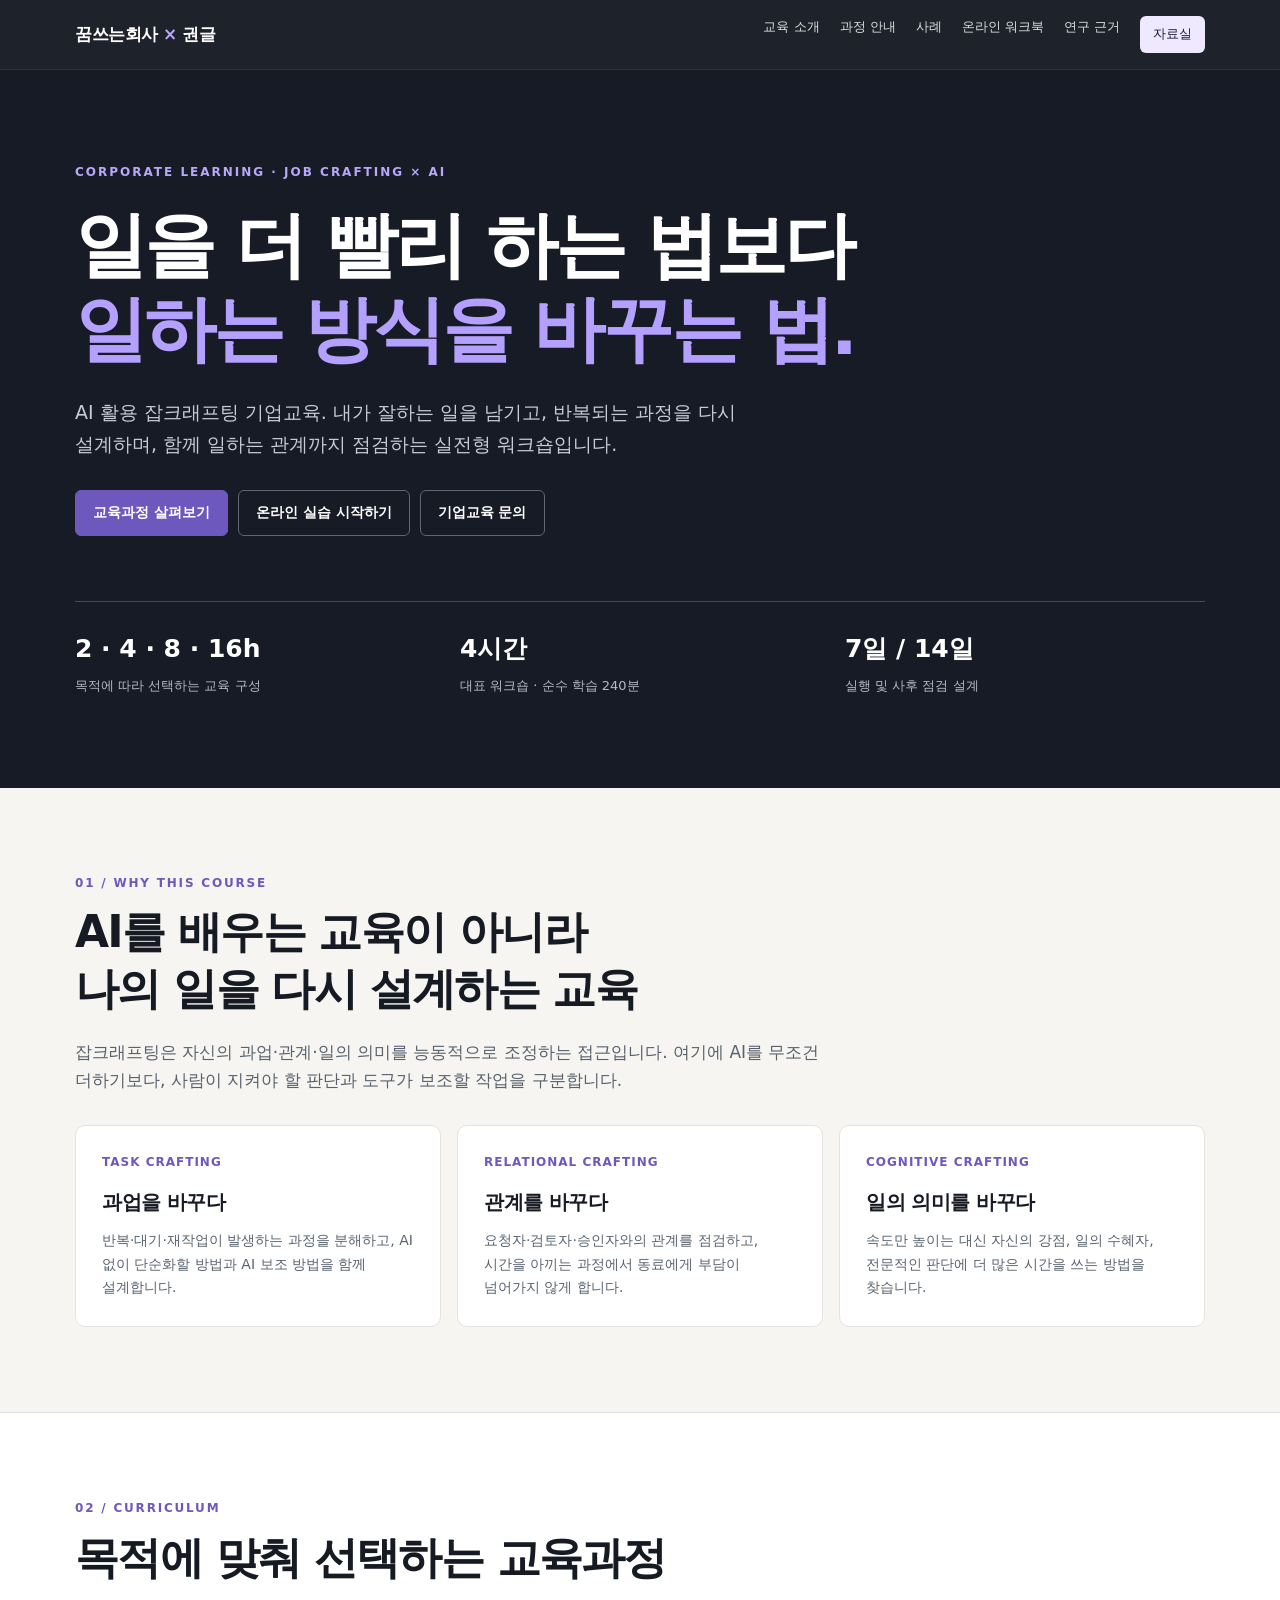
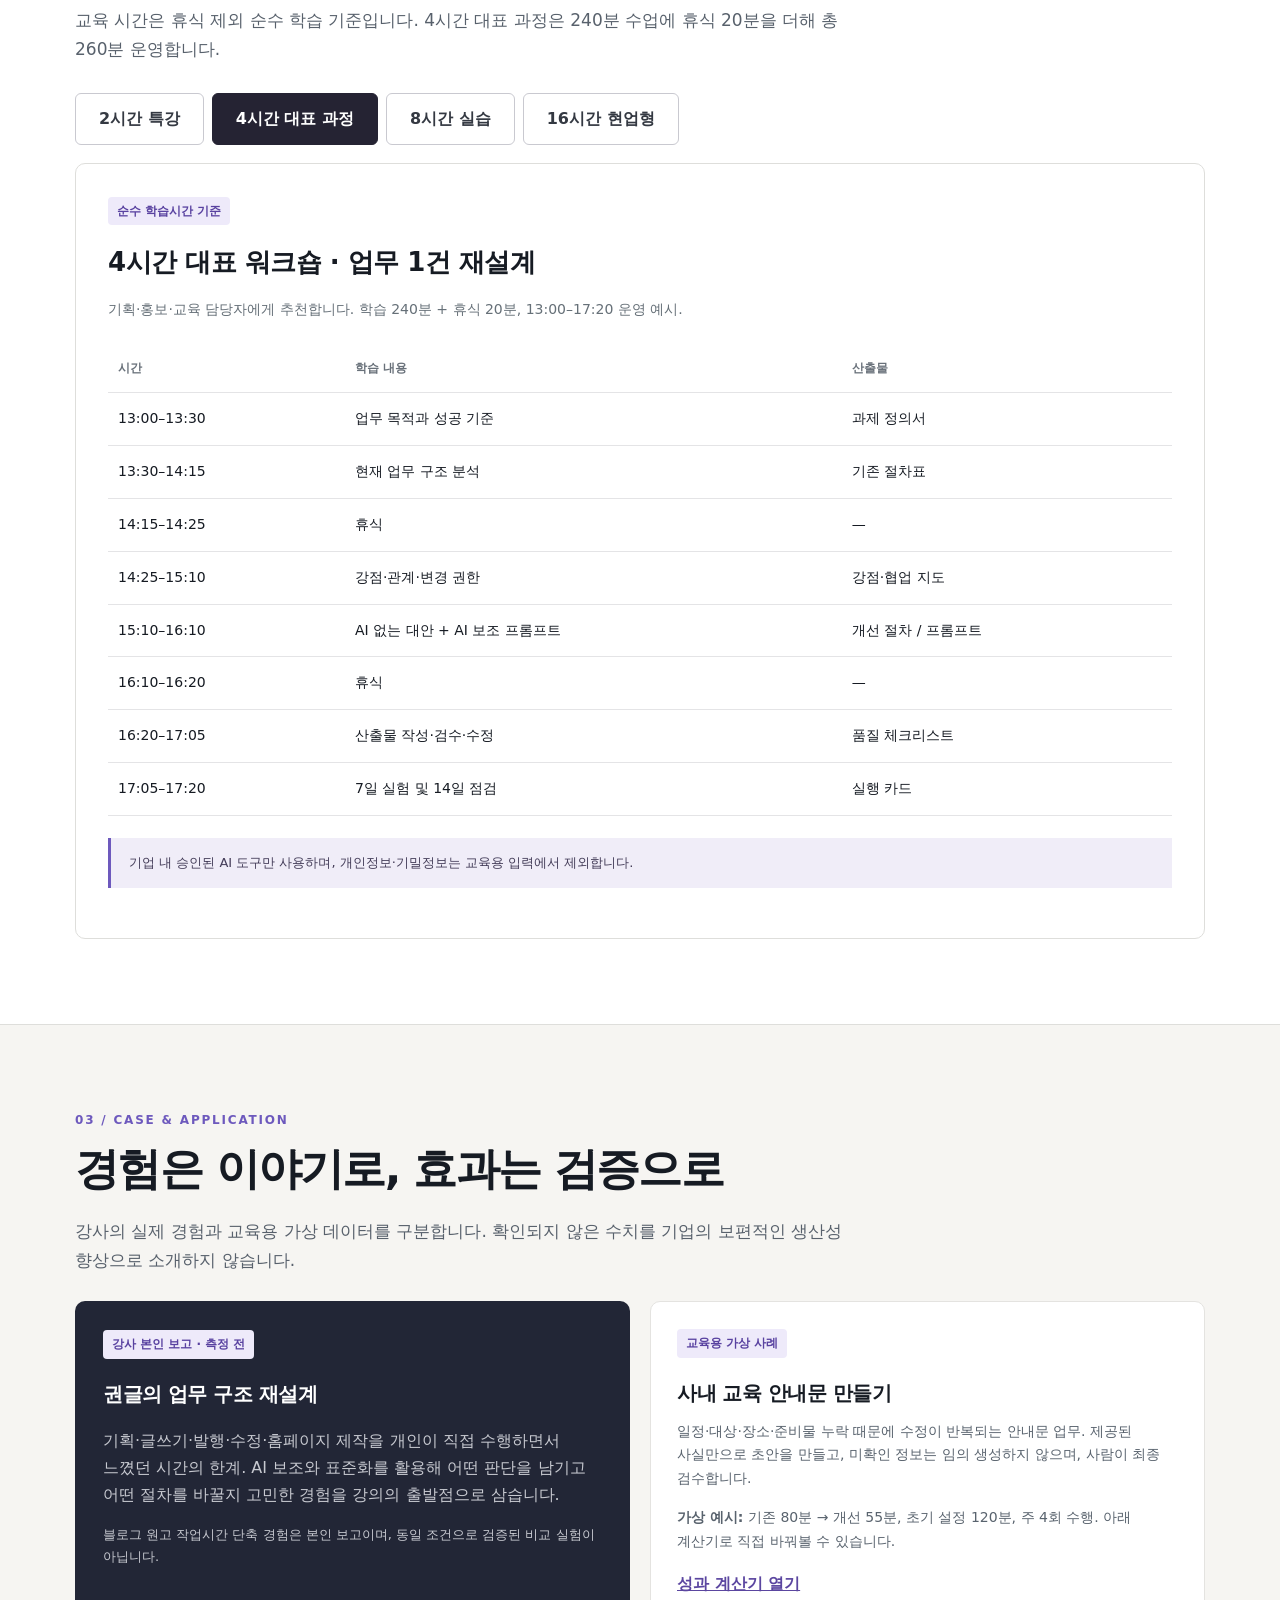
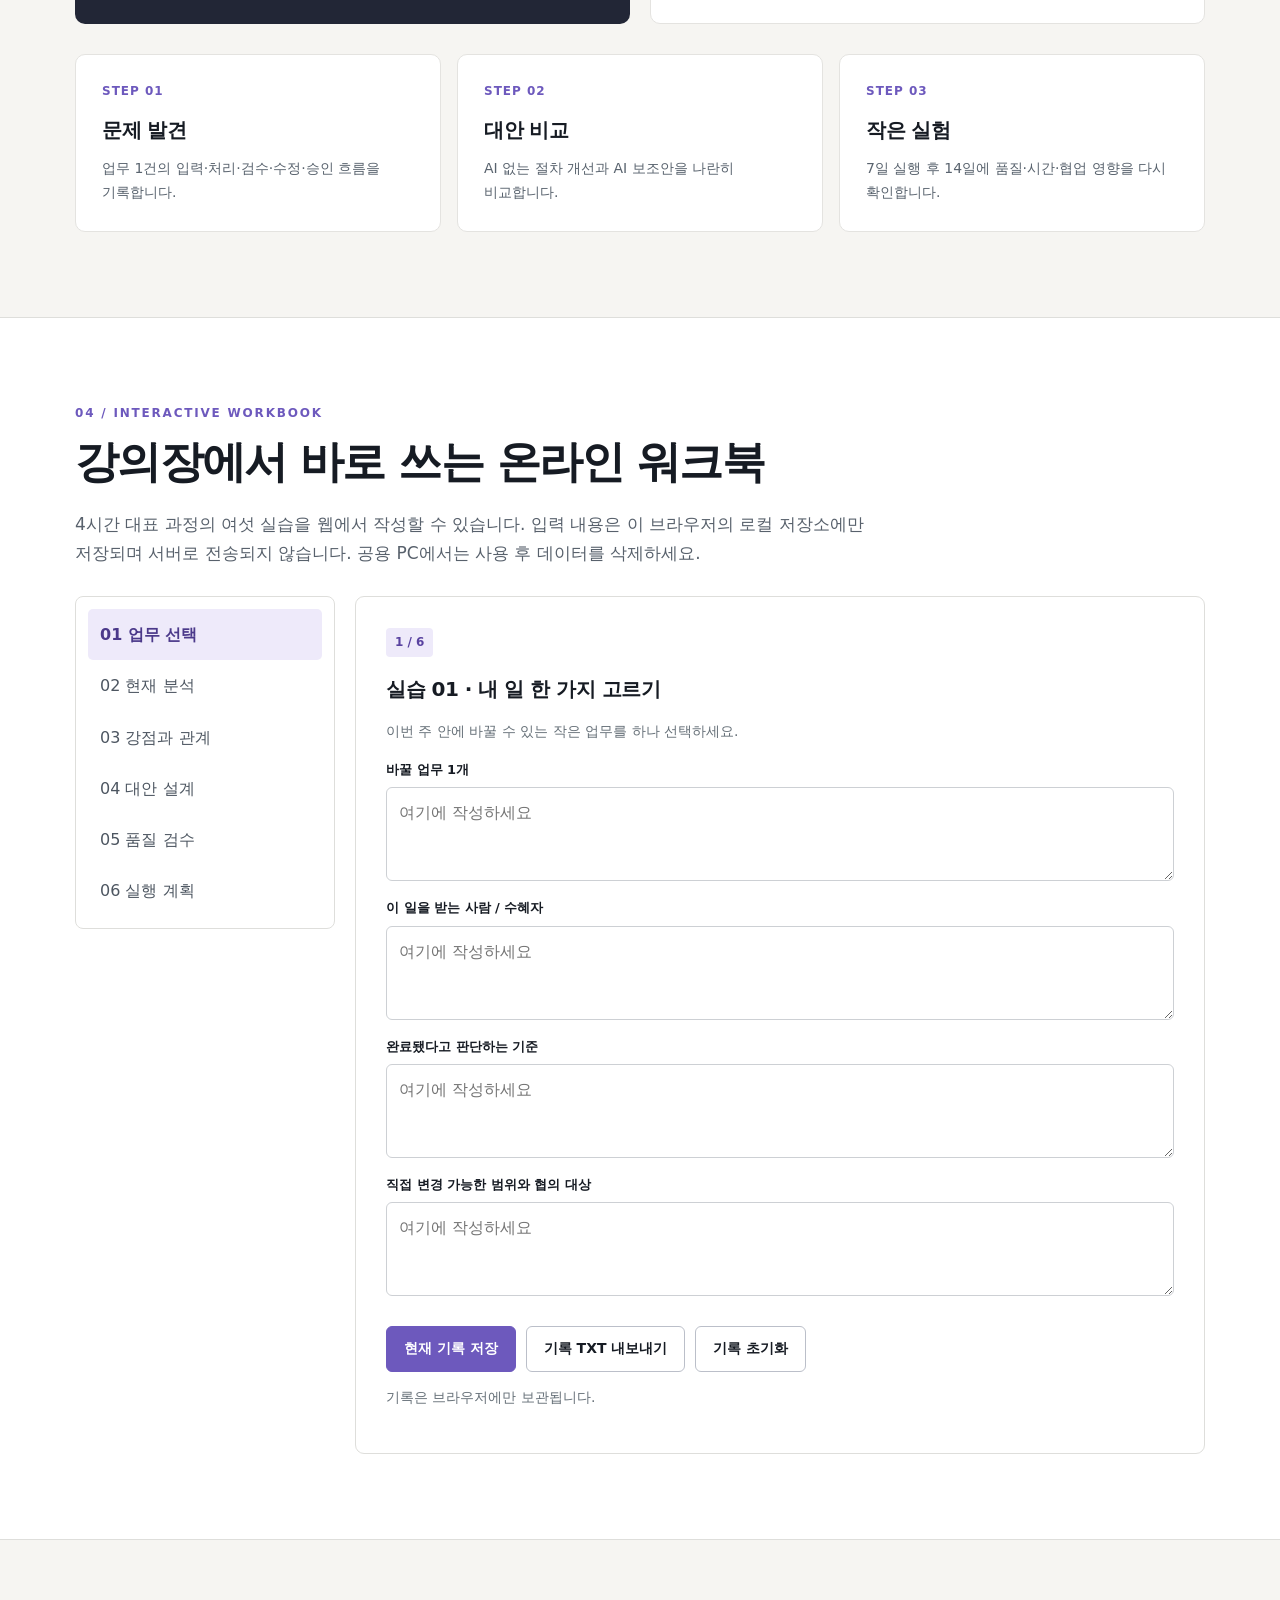
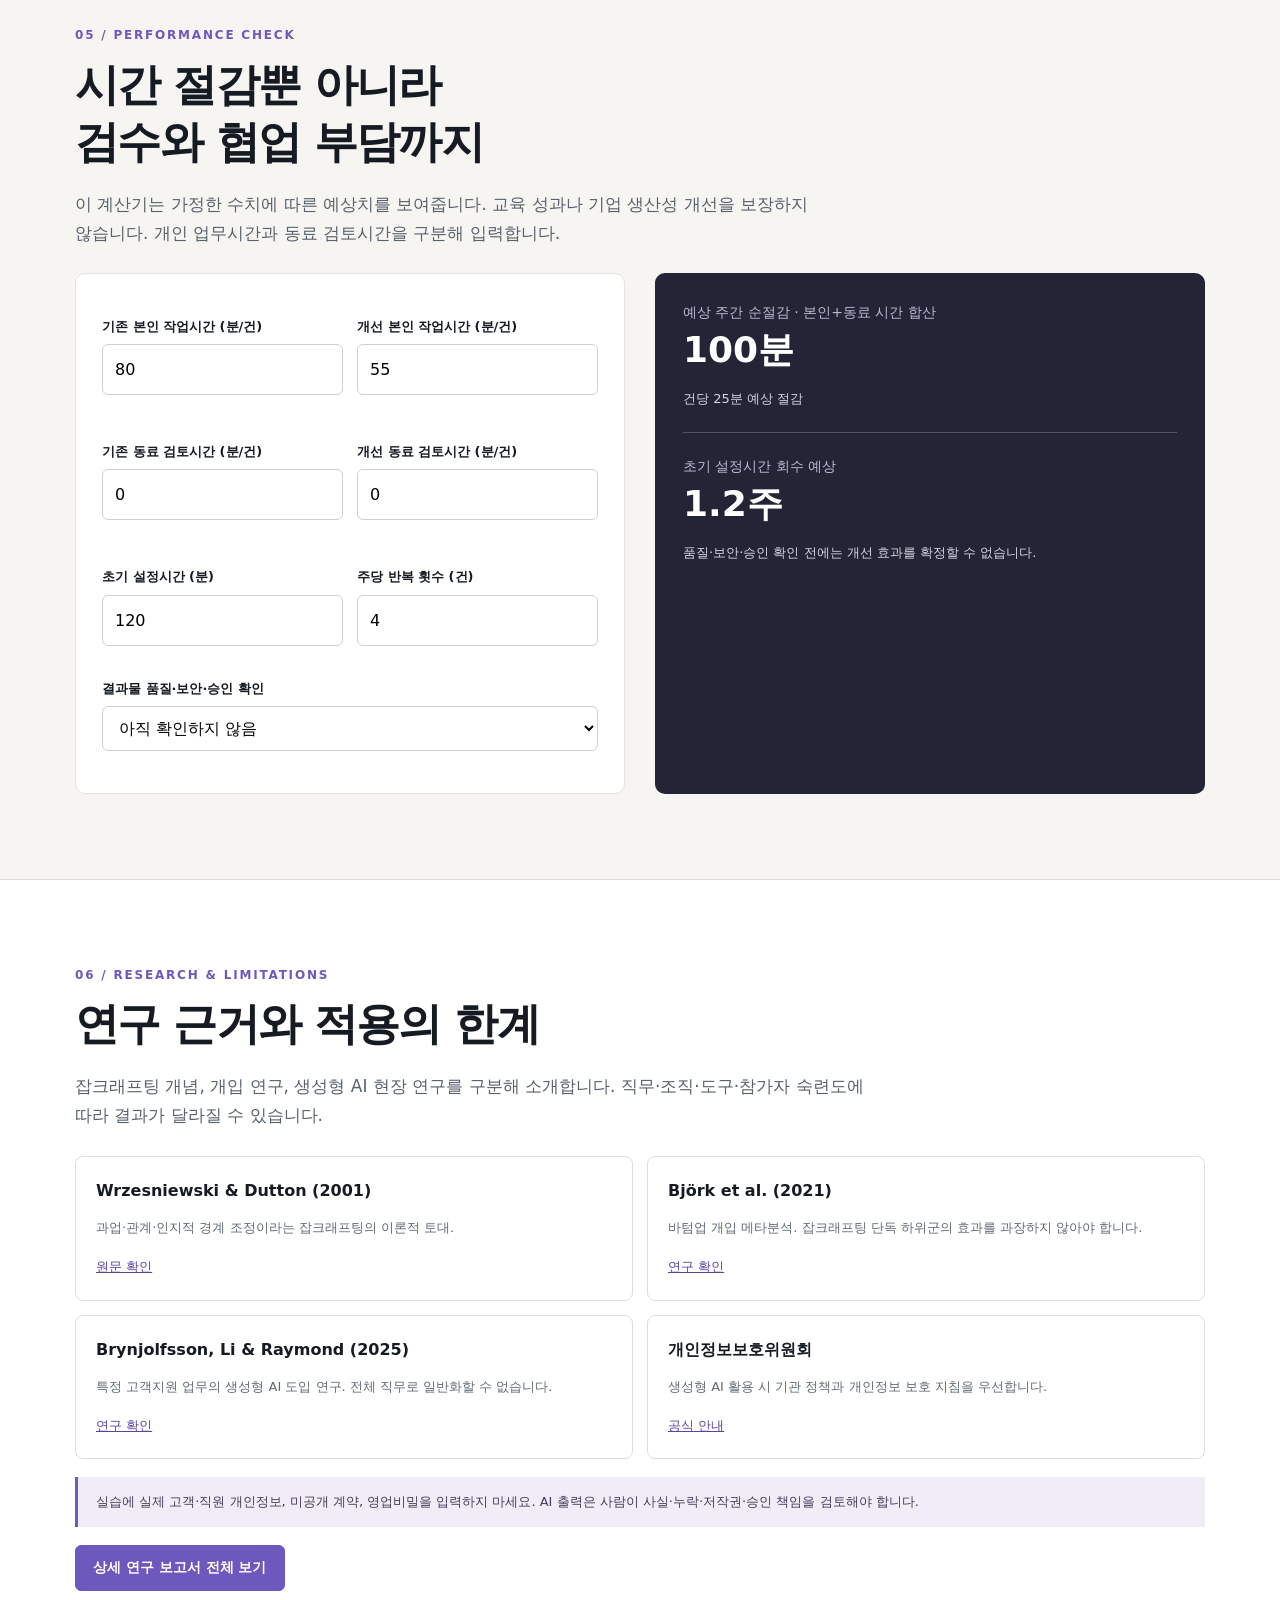
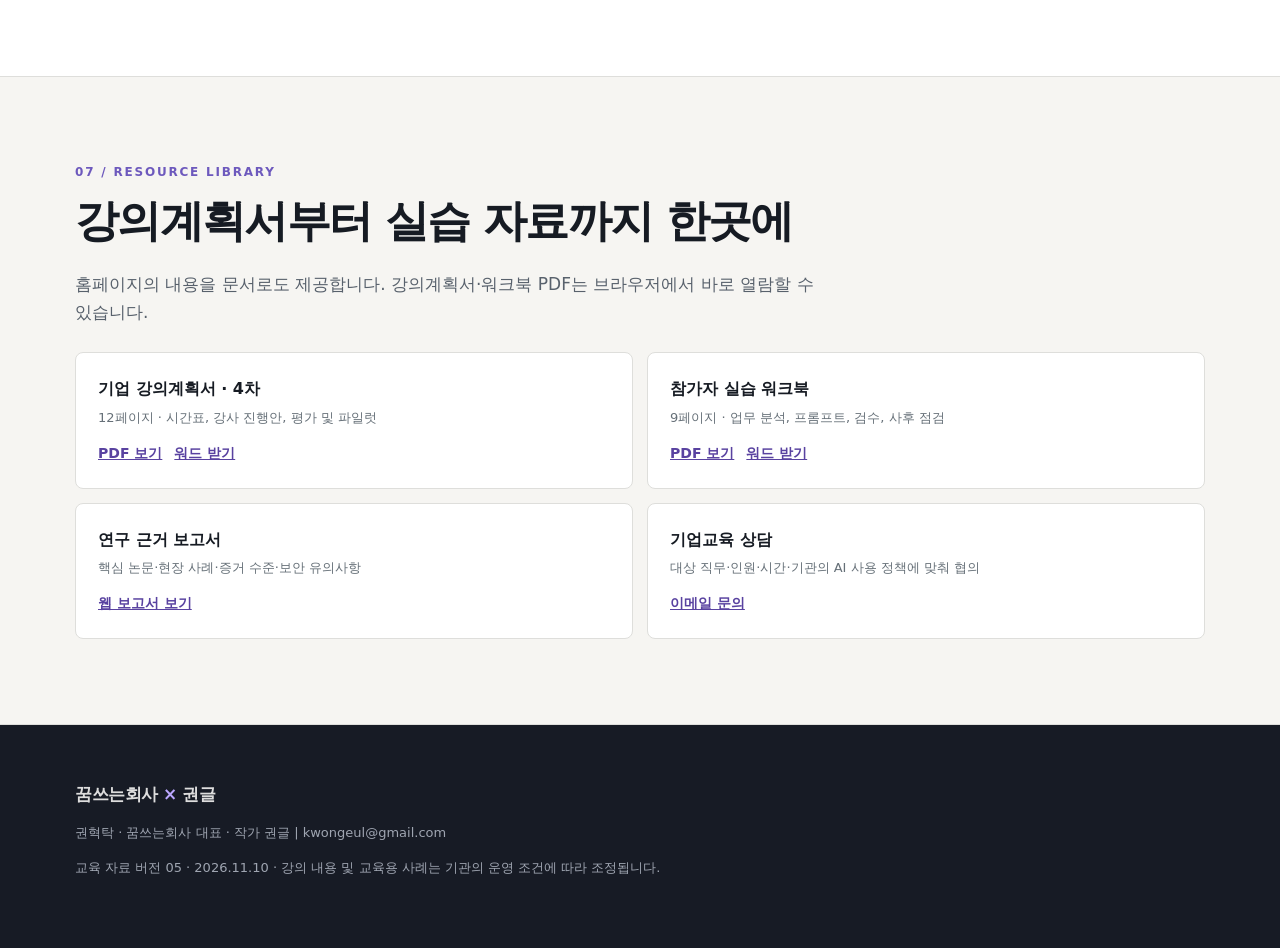
==== commit 888e020a: "Add files via upload" ====
--- a/index.html
+++ b/index.html
@@ -1,54 +1,19 @@
-<!doctype html>
-<html lang="ko">
-<head>
-<meta charset="utf-8"/>
-<meta name="viewport" content="width=device-width,initial-scale=1"/>
-<meta name="description" content="권글 · 꿈쓰는회사 AI 활용 잡크래프팅 기업교육. 4시간 대표 워크숍, 강의계획서, 실습 워크북, 교육 후 14일 성과 점검."/>
-<meta name="theme-color" content="#151b27"/>
-<title>AI 활용 잡크래프팅 기업교육 | 꿈쓰는회사 · 권글</title>
-<style>
-:root{--ink:#172033;--sub:#5b6475;--paper:#f7f6f3;--surface:#fff;--line:#e3e4e8;--accent:#5b4bc4;--lite:#f0edff;--dark:#171c2c;--green:#1c685e;--max:1140px}
-*{box-sizing:border-box}html{scroll-behavior:smooth}body{margin:0;background:var(--paper);color:var(--ink);font-family:Pretendard,"Noto Sans CJK KR","Apple SD Gothic Neo","Malgun Gothic",sans-serif;font-size:16px;line-height:1.75;word-break:keep-all}a{color:inherit}button,input,textarea,select{font:inherit}button{cursor:pointer}button:focus-visible,a:focus-visible,input:focus-visible,select:focus-visible,textarea:focus-visible{outline:3px solid #b2a9f5;outline-offset:3px}.wrap{max-width:var(--max);margin:auto;padding-left:30px;padding-right:30px}.top{position:sticky;top:0;z-index:20;backdrop-filter:blur(16px);background:rgba(247,246,243,.96);border-bottom:1px solid var(--line)}.top-in{display:flex;align-items:center;justify-content:space-between;min-height:68px;gap:16px}.brand{font-size:17px;font-weight:800;letter-spacing:-.065em;text-decoration:none}.brand em{color:var(--accent);font-style:normal}.nav{display:flex;gap:24px;font-size:13px;font-weight:700;color:#4c5566}.nav a{text-decoration:none}.nav a:hover{color:var(--accent)}.top-cta{background:var(--dark);color:white;text-decoration:none;padding:9px 15px;border-radius:7px;font-size:13px;font-weight:700;white-space:nowrap}
-.hero{background:var(--dark);color:white;overflow:hidden}.hero-in{display:grid;grid-template-columns:1.1fr .9fr;min-height:550px;gap:50px;align-items:center;padding-top:76px;padding-bottom:83px}.eyebrow{font-size:11px;letter-spacing:.18em;text-transform:uppercase;font-weight:800;color:#9487e9}.hero h1{font-size:clamp(39px,4.6vw,63px);line-height:1.23;letter-spacing:-.075em;margin:23px 0 22px;font-weight:800}.hero .lede{max-width:590px;color:#c9ccda;font-size:17px;line-height:1.85}.hero-actions{display:flex;flex-wrap:wrap;gap:10px;margin:29px 0 38px}.primary,.secondary{display:inline-flex;align-items:center;justify-content:center;gap:8px;text-decoration:none;border-radius:8px;font-weight:750;padding:13px 19px;font-size:14px}.primary{background:#7766eb;color:#fff;border:1px solid #7766eb}.secondary{background:transparent;color:white;border:1px solid #656b7e}.meta{display:flex;flex-wrap:wrap;gap:10px}.meta span{font-size:12px;color:#d4d5e0;border:1px solid #565b70;padding:6px 10px;border-radius:5px}.hero-art{position:relative;padding:26px;border:1px solid rgba(255,255,255,.12);border-radius:14px;background:linear-gradient(145deg,#23293d,#151a29)}.art-title{color:#a6acc5;font-size:12px;letter-spacing:.08em}.work-line{margin-top:23px;padding:15px 16px;background:#30374c;border:1px solid #475068;border-radius:8px}.work-line strong{display:block;font-size:18px;margin:4px 0}.work-line small{font-size:12px;color:#b8bfd2}.art-arrow{text-align:center;font-size:21px;color:#a99bf0;padding:12px}.work-line.to{border-color:#7d70d5;background:#292842}.art-pills{display:flex;gap:7px;flex-wrap:wrap}.art-pills span{border-radius:5px;background:#494473;color:#e7e4ff;font-size:11px;padding:4px 8px}
-.sec{padding:104px 0}.sec.white{background:white}.sec.dark{background:#1f2536;color:white}.sectop{display:flex;align-items:flex-start;justify-content:space-between;gap:25px;margin-bottom:38px}.kicker{display:block;font-size:12px;letter-spacing:.12em;font-weight:850;color:var(--accent);margin-bottom:13px}.dark .kicker{color:#a49bf8}h2{font-size:clamp(29px,3.2vw,44px);letter-spacing:-.065em;line-height:1.32;margin:0 0 17px}h3{letter-spacing:-.035em;line-height:1.35}p{margin:0 0 14px}.section-desc{font-size:16px;color:var(--sub);max-width:700px}.muted{color:var(--sub)}.dark .muted{color:#bdc4d6}.chip{display:inline-flex;border-radius:4px;padding:4px 8px;background:var(--lite);font-size:11px;font-weight:800;color:#5444b3}.dark .chip{background:#343553;color:#c5c0ff}.three{display:grid;grid-template-columns:repeat(3,1fr);gap:16px}.info{border:1px solid var(--line);background:white;border-radius:10px;padding:28px}.info .num{font-family:ui-monospace,monospace;font-size:12px;color:var(--accent);font-weight:800}.info h3{font-size:20px;margin:16px 0 12px}.info p{font-size:14px;color:var(--sub)}.split{display:grid;grid-template-columns:1fr 1fr;gap:52px;align-items:start}.quote{border-left:3px solid var(--accent);padding-left:22px;margin:22px 0;font-size:23px;line-height:1.5;font-weight:750;letter-spacing:-.04em}.bulky{padding:22px 24px;border-radius:9px;border:1px solid var(--line);background:#fcfcfd}.small{font-size:13px;color:var(--sub)}.point-list{padding-left:20px}.point-list li{margin-bottom:9px}.contrast{background:#f1f0ec;border-radius:14px;padding:30px}.contrast h3{margin:0 0 13px}.contrast p{font-size:14px}
-.tabrow{display:flex;gap:8px;margin:30px 0 22px;flex-wrap:wrap}.tab{border:1px solid #d9d9de;background:white;color:var(--ink);border-radius:7px;padding:10px 19px;font-weight:800}.tab[aria-pressed="true"]{background:var(--dark);border-color:var(--dark);color:white}.course-layout{display:grid;grid-template-columns:.75fr 1.25fr;gap:26px}.course-summary{border-radius:12px;background:var(--dark);color:white;padding:30px}.course-summary h3{font-size:27px;margin:0 0 10px}.course-summary p{color:#d2d5e2;font-size:14px}.statline{border-top:1px solid #52566a;margin-top:25px;padding-top:20px;font-size:13px;color:#d6d9e3}.statline strong{font-size:32px;color:white;display:block;line-height:1.2;margin:5px 0}.timetable{overflow:auto;background:white;border:1px solid var(--line);border-radius:10px}table{border-collapse:collapse;width:100%;font-size:14px}th{background:#f1f1f5;text-align:left;font-size:12px;color:#515a6d}th,td{padding:14px 16px;border-bottom:1px solid #e7e8ec;vertical-align:top}td:first-child{white-space:nowrap;font-size:13px;font-weight:800}tr:last-child td{border-bottom:0}.notes{display:flex;gap:9px;flex-wrap:wrap;margin-top:18px}.notes span{background:#eceafc;color:#584ca7;font-size:12px;padding:6px 10px;border-radius:5px}.casecard{border:1px solid #dddfe7;background:#fff;border-radius:12px;padding:30px;box-shadow:0 12px 32px rgba(20,24,42,.035)}.casecard h3{font-size:24px;margin-top:0}.case-cols{display:grid;grid-template-columns:1fr 1fr 1fr;gap:12px;margin-top:25px}.case-stage{background:#f7f7f9;border-radius:9px;padding:19px}.case-stage strong{display:block;font-size:14px;margin-bottom:8px}.case-stage p{font-size:13px;color:var(--sub)}.callout{border-left:3px solid #5b4bc4;background:#f1effe;padding:15px 19px;color:#423780;font-size:13px;margin-top:20px}.evidence-grid{display:grid;grid-template-columns:repeat(3,1fr);gap:17px}.evidence-item{border:1px solid #e2e2e9;padding:24px;border-radius:9px}.evidence-item b{font-size:17px}.evidence-item p{font-size:14px;color:var(--sub);margin:12px 0}.evidence-item a{font-size:12px;color:var(--accent);text-decoration:underline;text-underline-offset:4px}
-.formpanel{background:#fff;border:1px solid var(--line);border-radius:12px;padding:32px}.formgrid{display:grid;grid-template-columns:repeat(2,1fr);gap:18px}.field label{display:block;font-size:13px;font-weight:800;margin-bottom:7px}.field input,.field textarea,.field select{width:100%;min-height:44px;border:1px solid #d5d8df;border-radius:7px;padding:11px;background:#fff;color:var(--ink);font-size:14px}.field textarea{resize:vertical;min-height:80px}.field input:focus,.field textarea:focus,.field select:focus{border-color:#6658cd}.span2{grid-column:span 2}.actionrow{display:flex;gap:8px;flex-wrap:wrap;margin-top:21px}.solid,.outline{border-radius:7px;padding:10px 16px;font-weight:800;font-size:13px}.solid{border:1px solid var(--accent);background:var(--accent);color:#fff}.outline{border:1px solid #cccbd8;background:white;color:var(--ink)}.output{white-space:pre-wrap;background:#f7f7fb;border-radius:8px;padding:18px;font-size:13px;margin-top:18px;border:1px solid #e4e3ed;min-height:90px}.calc-side{padding:30px;border-radius:12px;background:var(--dark);color:white}.calc-side .measure{border-bottom:1px solid #4c5268;padding:17px 0}.calc-side .measure:first-of-type{padding-top:0}.calc-side .measure:last-of-type{border-bottom:0}.calc-side .measure span{font-size:12px;color:#b9c0d1}.calc-side .measure strong{font-size:32px;letter-spacing:-.04em;display:block;margin-top:3px}.calc-side .measure small{color:#aeb5c8;font-size:12px}.warning{background:#fff5e6;border:1px solid #efdbb2;padding:13px 16px;border-radius:7px;color:#735525;font-size:13px;margin-top:18px}.checkline{font-size:12px;color:#b4bed4;margin-top:24px}.downloads{display:grid;grid-template-columns:repeat(3,1fr);gap:14px}.down{display:block;text-decoration:none;background:#fff;border:1px solid var(--line);border-radius:10px;padding:23px;transition:.2s}.down:hover{transform:translateY(-3px);border-color:#a9a0ed}.down small{font-size:11px;color:var(--accent);font-weight:850}.down h3{margin:10px 0 6px;font-size:17px}.down p{font-size:13px;color:var(--sub)}.bottom{background:#171c2c;color:white;padding:86px 0 38px}.bottom .big{font-size:clamp(30px,4vw,48px);font-weight:800;letter-spacing:-.07em;line-height:1.3;margin:0 0 16px}.bottom p{color:#c4c8d6;max-width:760px}.footerline{border-top:1px solid #414758;margin-top:65px;padding-top:23px;font-size:12px;color:#a6adbf;display:flex;justify-content:space-between;gap:10px;flex-wrap:wrap}
-@media (max-width:920px){.nav{display:none}.hero-in,.split,.course-layout{grid-template-columns:1fr}.hero-in{gap:28px}.hero-art{max-width:640px}.three,.evidence-grid,.downloads{grid-template-columns:repeat(2,1fr)}.sec{padding:74px 0}.course-summary{padding:24px}}
-@media (max-width:640px){body{font-size:15px}.wrap{padding:0 20px}.hero-in{padding-top:64px;padding-bottom:64px}.hero h1{font-size:37px}.hero-art{padding:18px}.hero .lede{font-size:15px}.hero-actions{display:block}.hero-actions a{width:100%;margin-bottom:9px}.three,.split,.course-layout,.case-cols,.evidence-grid,.downloads,.formgrid{grid-template-columns:1fr}.sectop{display:block}.info,.casecard,.formpanel,.calc-side{padding:22px}.span2{grid-column:span 1}.sec{padding:60px 0}.top-cta{font-size:12px}.brand{font-size:16px}table{font-size:12px}th,td{padding:11px 10px}td:first-child{white-space:normal}.quote{font-size:21px}.contrast{padding:22px}.tab{flex:1}}
-@media print{.top,.hero-art,.hero-actions,.tabrow,.actionrow,.bottom{display:none!important}.sec{padding:20px 0;break-inside:avoid}.hero{color:var(--ink);background:white}.hero-in{display:block;min-height:0;padding:20px 0}.hero .lede{color:var(--ink)}.hero h1{font-size:30px}.wrap{max-width:none}.timetable{overflow:visible}.calc-side{background:white;color:var(--ink);border:1px solid #ddd}.calc-side .measure strong{color:var(--ink)}}
-</style>
-</head>
-<body>
-<header class="top"><div class="wrap top-in"><a class="brand" href="#top">꿈쓰는회사 <em>×</em> 권글</a><nav class="nav" aria-label="메인 탐색"><a href="#why">교육 방향</a><a href="#curriculum">시간별 과정</a><a href="#case">대표 사례</a><a href="#studio">실습 도구</a><a href="#evidence">연구 근거</a></nav><a class="top-cta" href="mailto:kwongeul@gmail.com?subject=AI%20활용%20잡크래프팅%20기업강의%20문의">강의 문의</a></div></header>
-<main id="top">
-<section class="hero"><div class="wrap hero-in"><div><span class="eyebrow">EDUCATION / JOB CRAFTING / 2026</span><h1>일을 더 빨리 하는 법이 아니라,<br/>일을 다시 설계하는 법.</h1><p class="lede">디지털 도구를 쓰는데도 하루가 부족하다면 문제는 능력이 아니라 일의 구조에 있을 수 있습니다. 과업·관계·관점의 변화를 통해 나의 강점에 시간을 다시 배치하는 AI 활용 잡크래프팅 교육.</p><div class="hero-actions"><a class="primary" href="#curriculum">과정 자세히 보기 ↗</a><a class="secondary" href="files/Kwongeul_Job_Crafting_Lecture_Plan_v4.docx" download>4차 강의계획서 받기 ↓</a></div><div class="meta"><span>4시간 대표 워크숍</span><span>2·8·16시간 확장</span><span>7일 실행 / 14일 확인</span></div></div><div class="hero-art" aria-label="기존 업무에서 재설계된 업무로 전환하는 도식"><div class="art-title">THE WORK REDESIGN</div><div class="work-line"><small>BEFORE · 개인 시간 중심</small><strong>기획 → 작성 → 수정 → 승인</strong><small>반복 업무, 재작업, 대기시간이 그대로 누적</small></div><div class="art-arrow">↓</div><div class="work-line to"><small>AFTER · 강점 중심 재설계</small><strong>목적 정의 → AI 보조 → 사람 검수</strong><div class="art-pills"><span>과업 재구성</span><span>관계 조정</span><span>의미 재발견</span></div></div></div></div></section>
-<section id="why" class="sec white"><div class="wrap"><div class="sectop"><div><span class="kicker">01 / COURSE POSITIONING</span><h2>도구보다 먼저,<br/>일의 구조를 바꿉니다.</h2></div><p class="section-desc">이 교육은 AI 사용법만 설명하거나 막연한 동기부여로 끝나지 않습니다. 참가자 자신의 업무 한 가지를 골라 작게 바꿔보는 실습 과정입니다.</p></div><div class="three"><article class="info"><span class="num">01 · TASK</span><h3>과업을 바꾸는 일</h3><p>내가 반복하는 단계를 분해합니다. 굳이 하지 않아도 될 일, 표준화할 일, 전문 판단이 필요한 일을 구분합니다.</p></article><article class="info"><span class="num">02 · RELATION</span><h3>관계를 바꾸는 일</h3><p>업무 요청, 검수, 승인 과정에서 누구와 무엇을 먼저 합의해야 하는지 정리합니다. 동료에게 부담을 옮기지 않습니다.</p></article><article class="info"><span class="num">03 · COGNITION</span><h3>일의 의미를 바꾸는 일</h3><p>“얼마나 빨리 끝냈는가”에서 “누구에게 어떤 가치를 제공했는가”로 시선을 옮기고 강점을 더 활용합니다.</p></article></div></div></section>
-<section id="curriculum" class="sec"><div class="wrap"><span class="kicker">02 / COURSE PORTFOLIO</span><h2>교육 목적과 현장 상황에 맞는 구성</h2><p class="section-desc">처음 도입은 실습과 결과물을 동시에 확보할 수 있는 <b>4시간 대표 워크숍</b>을 권장합니다. 운영 시간의 표기는 순수 학습시간 기준입니다.</p><div class="tabrow" role="group" aria-label="교육 시간 선택"><button type="button" class="tab" data-course="2" aria-pressed="false">2시간</button><button type="button" class="tab" data-course="4" aria-pressed="true">4시간 · 대표</button><button type="button" class="tab" data-course="8" aria-pressed="false">8시간</button><button type="button" class="tab" data-course="16" aria-pressed="false">16시간</button></div><div class="course-layout"><div class="course-summary" aria-live="polite"><span class="chip">권장 진행안</span><h3 id="course-title">4시간 대표 워크숍</h3><p id="course-copy">업무 하나를 분해하고 강점과 협업 구조를 재설계해, AI 보조와 사람 검수를 결합한 개선 절차를 완성합니다.</p><div class="statline"><span>순수 학습</span><strong id="course-minutes">240분</strong><span id="course-time-note">13:00~17:20 · 휴식 20분 별도</span></div><div class="statline"><span>참가자 결과물</span><p id="course-deliverables">과제 정의서 · 현재/개선 업무표 · 프롬프트 · 검수표 · 7일 실행 카드</p></div></div><div class="timetable"><table><thead><tr><th>시간</th><th>학습 모듈</th><th>현장 결과물</th></tr></thead><tbody id="course-rows"></tbody></table></div></div><div class="notes"><span>동일 시간 내 기업별 예제 맞춤 가능</span><span>노트북 없는 대안 실습 마련</span><span>휴식시간 포함 여부는 사전 협의</span></div></div></section>
-<section id="case" class="sec white"><div class="wrap"><span class="kicker">03 / PERSONAL STORY & CASE</span><div class="split"><div><h2>“디지털로 일했지만,<br/>여전히 내 시간을 팔고 있었습니다.”</h2><p>강사 권혁탁은 글쓰기·브랜딩·마케팅을 중심으로 일하며, 빠른 개인의 처리 능력에도 1인 기업의 구조적 한계가 있다는 점을 경험했습니다. 다수의 블로그와 웹사이트, 교육 콘텐츠 운영에 AI를 활용해 직접 해야 할 판단과 반복 작업을 구분하기 시작한 이야기로 수업을 엽니다.</p><blockquote class="quote">핵심은 AI가 얼마나 많은 일을 대신했는가가 아니라, 내가 어떤 일에 시간을 다시 쓸 수 있게 되었는가입니다.</blockquote><p class="small">※ 3개 블로그 운영 및 글 작성시간 단축은 강사의 경험 보고입니다. 동일 조건의 검증된 실험이나 타 조직 성과로 간주하지 않습니다.</p></div><div class="contrast"><h3>개인 사례를 기업 업무로 번역</h3><p><b>블로그의 반복 원고</b> → 기업의 보고서·홍보문·교육 안내문</p><p><b>채널별 독자와 문체</b> → 이해관계자별 문서 목적과 기준</p><p><b>원고 검수와 발행</b> → 조직의 사실 확인·승인·배포 과정</p><p><b>1인 기업의 과업 분담</b> → 실무자·검토자·AI 도구의 책임 분리</p><div class="callout">실제 비교 로그·오류 기록·프롬프트 원본은 파일럿에서 보강할 자료로 표시합니다. 없는 측정치를 만들어 넣지 않습니다.</div></div></div><div class="casecard" style="margin-top:38px"><span class="chip">수업용 가상 사례 · 기업 실적 아님</span><h3>사내 교육 안내문 제작 업무</h3><p class="muted">교육 일시·장소·대상·준비물 누락 때문에 수정을 반복하는 실무 상황입니다. 참가자는 아래 과정을 실제 입력 자료에 맞게 수행합니다.</p><div class="case-cols"><div class="case-stage"><strong>기존 방식</strong><p>담당자 요청 → 자유 형식 초안 → 검토 → 누락 발견 → 재작성</p></div><div class="case-stage"><strong>재설계</strong><p>필수정보 양식 → AI 초안 지원 → 누락 감지 → 사람 승인</p></div><div class="case-stage"><strong>품질 기준</strong><p>일정·대상 정확성, 누락 0건, 담당자 검수, 동료 부담 확인</p></div></div><div class="callout">가상 비교 예시: 기존 80분, 개선 55분, 최초 설정 120분, 주 4회. 이 수치는 계산 연습을 위한 가정이며 실제 교육 성과가 아닙니다.</div></div></div></section>
-<section id="studio" class="sec"><div class="wrap"><span class="kicker">04 / PRACTICE STUDIO</span><h2>실습 도구 · 내 업무 개선 카드</h2><p class="section-desc">실습 내용을 입력해 간단한 실행 카드를 만들고 TXT로 내려받을 수 있습니다. 입력한 내용은 이 웹페이지의 서버로 전송되지 않습니다. 개인정보·회사 비공개 내용은 입력하지 마세요.</p><div class="formpanel"><div class="formgrid"><div class="field"><label for="task">바꾸고 싶은 업무</label><input id="task" placeholder="예: 신규 입사자 교육 안내문 작성"/></div><div class="field"><label for="goal">업무의 목적</label><input id="goal" placeholder="예: 정확한 일정·준비물을 전달"/></div><div class="field"><label for="bottleneck">현재 가장 큰 병목</label><input id="bottleneck" placeholder="예: 필수 항목 누락으로 반복 수정"/></div><div class="field"><label for="strength">내가 유지할 강점·판단</label><input id="strength" placeholder="예: 대상에 맞는 문장과 최종 사실 확인"/></div><div class="field"><label for="change">개선할 방법</label><input id="change" placeholder="예: 체크리스트·AI 초안·사람 검수 결합"/></div><div class="field"><label for="partner">협의할 상대</label><input id="partner" placeholder="예: 교육담당자, 최종 승인자"/></div><div class="field"><label for="day">실행 예정일</label><input id="day" type="date"/></div><div class="field"><label for="quality">품질 검수 기준</label><input id="quality" placeholder="예: 날짜/장소 일치, 누락 없음, 승인 완료"/></div></div><div class="actionrow"><button type="button" class="solid" id="generate-card">실행 카드 만들기</button><button type="button" class="outline" id="save-card">TXT 파일 저장</button><button type="button" class="outline" id="print-card">실행 카드 인쇄</button></div><div class="output" id="card-output" aria-live="polite">[실습 카드 미작성] 위 내용을 입력하고 ‘실행 카드 만들기’를 눌러주세요.</div></div></div></section>
-<section id="calculator" class="sec white"><div class="wrap"><span class="kicker">05 / MEASUREMENT</span><h2>시간 절감 계산보다 중요한 것</h2><p class="section-desc">작업시간만 줄이고 검수·수정·동료 부담을 늘렸다면 개선이 아닙니다. 최초 설정과 주간 유지보수까지 반영한 <b>추정 계산</b>을 사용합니다.</p><div class="split" style="margin-top:30px"><div class="formpanel"><p class="small"><b>연습용 가상 수치가 기본 입력돼 있습니다.</b> 실제 수치를 입력하기 전에는 현업 성과로 해석하지 마세요.</p><div class="formgrid"><div class="field"><label for="baseline">기존 본인 총시간 (분/건)</label><input id="baseline" type="number" min="0" step="1" value="80"/></div><div class="field"><label for="improved">개선 후 본인 총시간 (분/건)</label><input id="improved" type="number" min="0" step="1" value="55"/></div><div class="field"><label for="peerbefore">기존 동료 검토 (분/건)</label><input id="peerbefore" type="number" min="0" step="1" value="0"/></div><div class="field"><label for="peerafter">개선 후 동료 검토 (분/건)</label><input id="peerafter" type="number" min="0" step="1" value="0"/></div><div class="field"><label for="setup">최초 설정 (분)</label><input id="setup" type="number" min="0" step="1" value="120"/></div><div class="field"><label for="weekly">주간 반복 횟수 (건)</label><input id="weekly" type="number" min="0" step="1" value="4"/></div><div class="field"><label for="maint">주간 유지·수정 (분)</label><input id="maint" type="number" min="0" step="1" value="0"/></div><div class="field"><label for="qualitygate">품질 기준 충족 여부</label><select id="qualitygate"><option value="pass">충족(가정)</option><option value="review">미확인/보완 필요</option><option value="fail">미충족</option></select></div></div><p class="small" style="margin-top:15px">본인과 동료의 시간은 별도로 기록합니다. 동료시간을 합산한 조직 총시간은 편의상 동일한 시간 단위로 계산하지만, 금전적 비용은 임의 추정하지 않습니다.</p></div><div class="calc-side" aria-live="polite"><div class="measure"><span>업무 1건의 조직 순절감</span><strong id="perjob">25분</strong><small>본인 시간 + 동료 검토시간의 전후 차이</small></div><div class="measure"><span>주간 순절감</span><strong id="weeklyresult">100분</strong><small>주간 유지보수 차감 후</small></div><div class="measure"><span>최초 설정시간 회수 시점</span><strong id="payback">약 1.2주</strong><small>단순 추정치 · 실제 효과 아님</small></div><div class="checkline" id="calcstatus">품질 충족을 가정한 계산 예시입니다.</div></div></div></div></section>
-<section id="evidence" class="sec"><div class="wrap"><span class="kicker">06 / EVIDENCE & LIMITATIONS</span><h2>효과를 주장하기보다, 효과를 확인합니다.</h2><p class="section-desc">잡크래프팅과 AI 업무 활용을 하나의 연구로 혼동하지 않습니다. 각 연구에서 확인된 범위와 한계를 밝히고 수업은 그 원리를 적용하는 자체 설계로 운영합니다.</p><div class="evidence-grid" style="margin-top:29px"><article class="evidence-item"><span class="chip">개념 연구</span><h3>잡크래프팅의 세 영역</h3><p>Wrzesniewski & Dutton(2001)은 과업·관계·인지적 경계의 능동적 조정을 제안했습니다.</p><a href="https://doi.org/10.5465/amr.2001.4378011" target="_blank" rel="noopener noreferrer">연구 원문 ↗</a></article><article class="evidence-item"><span class="chip">개입의 한계</span><h3>모든 집단에서 유의하지는 않음</h3><p>2021년 메타분석은 바텀업 개입 전체에서 작은 효과를 보였지만 잡크래프팅 하위군의 통합 효과는 유의하지 않았습니다.</p><a href="https://www.frontiersin.org/journals/psychology/articles/10.3389/fpsyg.2021.730421/full" target="_blank" rel="noopener noreferrer">연구 원문 ↗</a></article><article class="evidence-item"><span class="chip">AI 현장 연구</span><h3>직무마다 결과가 다름</h3><p>특정 고객지원 현장에서 AI 보조 도입 후 평균 생산성 15% 향상이 보고됐지만 모든 업종의 기대 효과는 아닙니다.</p><a href="https://academic.oup.com/qje/article/140/2/889/7990658" target="_blank" rel="noopener noreferrer">연구 원문 ↗</a></article></div><div class="actionrow" style="margin-top:26px"><a class="primary" href="research.html">연구 근거·한계 상세 보기 ↗</a><a class="outline" style="text-decoration:none;display:inline-flex;align-items:center" href="archive/Kwongeul_Job_Crafting_Research_v3_Archive.html">이전 연구 보고서 기록 ↗</a></div></div></section>
-<section id="downloads" class="sec white"><div class="wrap"><span class="kicker">07 / MATERIALS</span><h2>제안부터 수업까지 사용하는 자료</h2><p class="section-desc">담당자용 계획서와 참가자용 워크북을 분리했습니다. 파일은 내려받아 직접 수정·인쇄할 수 있습니다.</p><div class="downloads" style="margin-top:28px"><a class="down" download href="files/Kwongeul_Job_Crafting_Lecture_Plan_v4.docx"><small>01 / WORD · 12 PAGES</small><h3>기업 강의계획서 4차</h3><p>과정 개요, 실제 4시간 시간표, 강사 진행, 파일럿 운영, 평가 기준</p></a><a class="down" download href="files/Kwongeul_Job_Crafting_Workbook_v1.docx"><small>02 / WORD · 9 PAGES</small><h3>참가자 실습 워크북</h3><p>업무 진단·강점·AI 설계·검수·7일·14일 후속 기록</p></a><a class="down" href="research.html"><small>03 / RESPONSIVE HTML</small><h3>연구 근거 상세 보고서</h3><p>공식 연구 링크, 연구 적용 한계, 개인정보 가이드, 교육 설계 시사점</p></a><a class="down" download href="files/pilot_protocol.md"><small>04 / MARKDOWN</small><h3>소규모 시범교육 운영안</h3><p>교육 전 준비·진행·7일/14일 점검과 성공·수정·보류 판단</p></a><a class="down" download href="files/classroom_case.txt"><small>05 / TXT</small><h3>사내 안내문 교육 예제</h3><p>비식별 가상 입력정보·프롬프트·검수 예제와 수치의 구분</p></a><a class="down" href="mailto:kwongeul@gmail.com?subject=AI%20잡크래프팅%20강의%20제안%20문의"><small>06 / INQUIRY</small><h3>기관·기업 교육 문의</h3><p>목표·대상·시간에 맞는 사례·운영 구성을 협의합니다.</p></a></div></div></section>
-</main>
-<footer class="bottom"><div class="wrap"><span class="eyebrow">KWONGEUL × DREAM WRITING COMPANY</span><p class="big" style="margin-top:14px">나의 강점을 발견하는 것에서<br/>실제 일하는 방법을 바꾸는 곳까지.</p><p>기업·공공기관·교육기관의 교육 목표와 참여자의 실제 과업을 연결하는 맞춤형 워크숍을 제안합니다. 강의 내용과 현업 적용 범위는 사전 협의하여 확정합니다.</p><div class="hero-actions"><a class="primary" href="mailto:kwongeul@gmail.com?subject=AI%20잡크래프팅%20기업강의%20문의">kwongeul@gmail.com ↗</a></div><div class="footerline"><span>꿈쓰는회사 · 권혁탁(작가 권글) · 2026.11.10 · 제안 자료 4차</span><span>본 사이트는 공개 가능한 교육 소개용 정적 페이지입니다. 참가자 자료를 수집·저장하지 않습니다.</span></div></div></footer>
+<!doctype html><html lang="ko"><head><meta charset="utf-8"><meta name="viewport" content="width=device-width, initial-scale=1"><meta name="theme-color" content="#12151d"><title>AI 잡크래프팅 기업교육 | 꿈쓰는회사 × 권글</title><meta name="description" content="AI 활용 잡크래프팅 기업교육. 2·4·8·16시간 강의계획서, 참가자 실습, 연구 근거와 성과 측정을 한곳에서 확인하세요."><style>
+:root{--bg:#f6f5f2;--ink:#161b23;--muted:#667078;--purple:#6d59bd;--line:#dededb;--white:#fff;--nav:#171b25}*{box-sizing:border-box}html{scroll-behavior:smooth}body{margin:0;font-family:system-ui,-apple-system,'Malgun Gothic','Apple SD Gothic Neo',sans-serif;color:var(--ink);background:var(--bg);line-height:1.7;word-break:keep-all}a{color:inherit;text-decoration:none}button,input,textarea,select{font:inherit}button{cursor:pointer}.shell{max-width:1190px;margin:auto;padding:0 30px}.top{position:sticky;top:0;z-index:20;background:rgba(23,27,37,.97);color:white;border-bottom:1px solid #30343d}.topin{display:flex;align-items:center;justify-content:space-between;min-height:69px;gap:15px}.brand{font-size:17px;font-weight:850;letter-spacing:-.5px}.brand span{color:#bba7ff}.nav{display:flex;gap:20px;font-size:13px;color:#ddd}.nav a:hover{color:white}.nav .cta{background:#eee9ff;color:#24183d;padding:7px 13px;border-radius:6px}.hero{background:#171b25;color:#fff;padding:92px 0 90px;overflow:hidden}.eyebrow{font-size:12px;letter-spacing:2px;color:#b7a8fa;font-weight:800}.hero h1{font-size:clamp(40px,5.6vw,74px);line-height:1.16;letter-spacing:-3px;margin:22px 0 25px;max-width:900px}.hero h1 em{font-style:normal;color:#b4a1ff}.hero p{font-size:19px;color:#c8cbd4;max-width:680px}.hero-actions,.buttons{display:flex;flex-wrap:wrap;gap:10px;margin-top:30px}.btn{display:inline-flex;align-items:center;justify-content:center;min-height:44px;padding:10px 17px;border:1px solid #bbbfc9;border-radius:6px;font-size:14px;font-weight:750;background:transparent;color:inherit}.btn.primary{background:var(--purple);color:white;border-color:var(--purple)}.btn.light{border-color:#616574;color:white}.btn:hover{filter:brightness(1.12)}.hero-meta{margin-top:65px;display:grid;grid-template-columns:repeat(3,1fr);border-top:1px solid #444957;padding-top:26px;gap:25px}.hero-meta strong{display:block;font-size:25px}.hero-meta span{font-size:13px;color:#b6bac5}.section{padding:85px 0;border-bottom:1px solid var(--line);scroll-margin-top:75px}.section.alt{background:#fff}.kicker{font-size:12px;letter-spacing:1.8px;font-weight:800;color:var(--purple)}h2{font-size:clamp(28px,3.5vw,44px);letter-spacing:-1.7px;line-height:1.3;margin:10px 0 20px}h3{font-size:20px;letter-spacing:-.5px;margin:0 0 10px}.lead{font-size:17px;color:#58616c;max-width:790px}.grid{display:grid;grid-template-columns:repeat(3,1fr);gap:16px;margin-top:30px}.card{background:white;border:1px solid #e4e3e0;border-radius:10px;padding:26px}.alt .card{background:#f8f7f5}.card p{margin:0;color:#59636e;font-size:14px}.number{color:var(--purple);font-size:12px;font-weight:850;letter-spacing:1px;margin-bottom:12px}.course-tabs{display:flex;gap:8px;flex-wrap:wrap;margin:30px 0 18px}.tab{border:1px solid #c9c9d0;background:white;color:#343942;border-radius:6px;padding:11px 23px;font-weight:800}.tab[aria-selected=true]{background:#252333;color:white;border-color:#252333}.course-panel{background:#fff;border:1px solid var(--line);padding:32px;border-radius:10px}.course-panel h3{font-size:26px}.schedule{width:100%;border-collapse:collapse;margin:22px 0}.schedule th,.schedule td{border-bottom:1px solid #e4e4e6;text-align:left;padding:14px 10px;font-size:14px;vertical-align:top}.schedule th{font-size:12px;color:#69717a}.pill{display:inline-block;font-size:12px;font-weight:750;color:#5942a0;background:#eeeafa;border-radius:4px;padding:4px 9px}.case{display:grid;grid-template-columns:1fr 1fr;gap:20px;margin-top:26px}.dark-card{background:#222636;color:#fff;border-radius:10px;padding:28px}.dark-card p{color:#c7c9d0}.muted{color:var(--muted);font-size:14px}.work-layout{display:grid;grid-template-columns:260px 1fr;gap:20px;margin-top:28px;align-items:start}.work-menu{position:sticky;top:88px;background:white;border:1px solid var(--line);padding:12px;border-radius:8px}.work-menu button{display:block;width:100%;text-align:left;border:0;background:none;padding:12px;border-radius:5px;color:#4d5661}.work-menu button.active{background:#eeeafa;color:#4b398a;font-weight:800}.work-pane{background:#fff;border:1px solid var(--line);border-radius:9px;padding:30px}.field{margin:16px 0}.field label{display:block;font-size:13px;font-weight:800;margin-bottom:6px}.field input,.field textarea,.field select{display:block;width:100%;border:1px solid #cdd0d4;background:#fff;border-radius:6px;padding:11px 12px;outline-color:var(--purple)}.field textarea{min-height:94px;resize:vertical}.two{display:grid;grid-template-columns:1fr 1fr;gap:14px}.notice{border-left:3px solid var(--purple);background:#f0edf8;padding:14px 18px;color:#443d59;font-size:13px;margin:18px 0}.calculator{display:grid;grid-template-columns:1fr 1fr;gap:30px;margin-top:25px}.result{background:#232536;color:white;border-radius:10px;padding:28px}.result strong{font-size:36px;display:block;line-height:1.4}.result p{color:#d5d5df;font-size:13px}.sources{display:grid;grid-template-columns:1fr 1fr;gap:14px;margin-top:26px}.source{border:1px solid var(--line);border-radius:8px;padding:20px;background:#fff}.source strong{display:block;margin-bottom:5px}.source a{font-size:13px;color:#5a459f;text-decoration:underline}.source p{font-size:13px;color:#616b75}.download-list{display:grid;grid-template-columns:1fr 1fr;gap:14px;margin-top:25px}.download{padding:22px;border:1px solid var(--line);background:#fff;border-radius:8px}.download strong{display:block}.download span{font-size:13px;color:var(--muted)}.download a{display:inline-block;margin:12px 12px 0 0;color:#5942a0;text-decoration:underline;font-weight:750;font-size:14px}.footer{background:#171b25;color:#ddd;padding:55px 0}.footer p{color:#9fa5b1;font-size:13px}.hidden{display:none!important}@media(max-width:820px){.nav{display:none}.hero{padding:65px 0}.hero h1{letter-spacing:-1.6px}.grid,.sources,.download-list{grid-template-columns:1fr 1fr}.work-layout{grid-template-columns:1fr}.work-menu{position:static;display:flex;overflow:auto}.work-menu button{min-width:120px}.case,.calculator{grid-template-columns:1fr}}@media(max-width:560px){.shell{padding:0 18px}.hero-meta,.grid,.sources,.download-list,.two{grid-template-columns:1fr}.hero-meta{gap:15px}.section{padding:60px 0}.course-panel,.work-pane{padding:18px}.schedule th,.schedule td{padding:10px 5px;font-size:12px}.hero p{font-size:16px}}@media print{.top,.hero-actions,.work-menu,.buttons,.footer{display:none!important}.hero{background:white;color:black;padding:15px 0}.hero p,.hero-meta span{color:#444}.section{padding:25px 0}.work-layout{display:block}.work-pane{border:0}}
+</style></head><body>
+<header class="top"><div class="shell topin"><a class="brand" href="#home">꿈쓰는회사 <span>×</span> 권글</a><nav class="nav"><a href="#overview">교육 소개</a><a href="#courses">과정 안내</a><a href="#cases">사례</a><a href="#workbook">온라인 워크북</a><a href="#research">연구 근거</a><a href="#downloads" class="cta">자료실</a></nav></div></header>
+<main><section class="hero" id="home"><div class="shell"><div class="eyebrow">CORPORATE LEARNING · JOB CRAFTING × AI</div><h1>일을 더 빨리 하는 법보다<br><em>일하는 방식을 바꾸는 법.</em></h1><p>AI 활용 잡크래프팅 기업교육. 내가 잘하는 일을 남기고, 반복되는 과정을 다시 설계하며, 함께 일하는 관계까지 점검하는 실전형 워크숍입니다.</p><div class="hero-actions"><a class="btn primary" href="#courses">교육과정 살펴보기</a><a class="btn light" href="#workbook">온라인 실습 시작하기</a><a class="btn light" href="mailto:kwongeul@gmail.com?subject=AI%20%EC%9E%A1%ED%81%AC%EB%9E%98%ED%94%84%ED%8C%85%20%EA%B8%B0%EC%97%85%EA%B5%90%EC%9C%A1%20%EB%AC%B8%EC%9D%98">기업교육 문의</a></div><div class="hero-meta"><div><strong>2 · 4 · 8 · 16h</strong><span>목적에 따라 선택하는 교육 구성</span></div><div><strong>4시간</strong><span>대표 워크숍 · 순수 학습 240분</span></div><div><strong>7일 / 14일</strong><span>실행 및 사후 점검 설계</span></div></div></div></section>
+<section class="section" id="overview"><div class="shell"><div class="kicker">01 / WHY THIS COURSE</div><h2>AI를 배우는 교육이 아니라<br>나의 일을 다시 설계하는 교육</h2><p class="lead">잡크래프팅은 자신의 과업·관계·일의 의미를 능동적으로 조정하는 접근입니다. 여기에 AI를 무조건 더하기보다, 사람이 지켜야 할 판단과 도구가 보조할 작업을 구분합니다.</p><div class="grid"><article class="card"><div class="number">TASK CRAFTING</div><h3>과업을 바꾸다</h3><p>반복·대기·재작업이 발생하는 과정을 분해하고, AI 없이 단순화할 방법과 AI 보조 방법을 함께 설계합니다.</p></article><article class="card"><div class="number">RELATIONAL CRAFTING</div><h3>관계를 바꾸다</h3><p>요청자·검토자·승인자와의 관계를 점검하고, 시간을 아끼는 과정에서 동료에게 부담이 넘어가지 않게 합니다.</p></article><article class="card"><div class="number">COGNITIVE CRAFTING</div><h3>일의 의미를 바꾸다</h3><p>속도만 높이는 대신 자신의 강점, 일의 수혜자, 전문적인 판단에 더 많은 시간을 쓰는 방법을 찾습니다.</p></article></div></div></section>
+<section class="section alt" id="courses"><div class="shell"><div class="kicker">02 / CURRICULUM</div><h2>목적에 맞춰 선택하는 교육과정</h2><p class="lead">교육 시간은 휴식 제외 순수 학습 기준입니다. 4시간 대표 과정은 240분 수업에 휴식 20분을 더해 총 260분 운영합니다.</p><div class="course-tabs" role="tablist" aria-label="교육과정 선택"><button class="tab" role="tab" data-course="2" aria-selected="false">2시간 특강</button><button class="tab" role="tab" data-course="4" aria-selected="true">4시간 대표 과정</button><button class="tab" role="tab" data-course="8" aria-selected="false">8시간 실습</button><button class="tab" role="tab" data-course="16" aria-selected="false">16시간 현업형</button></div><div class="course-panel" id="course-panel" aria-live="polite"></div></div></section>
+<section class="section" id="cases"><div class="shell"><div class="kicker">03 / CASE & APPLICATION</div><h2>경험은 이야기로, 효과는 검증으로</h2><p class="lead">강사의 실제 경험과 교육용 가상 데이터를 구분합니다. 확인되지 않은 수치를 기업의 보편적인 생산성 향상으로 소개하지 않습니다.</p><div class="case"><article class="dark-card"><span class="pill">강사 본인 보고 · 측정 전</span><h3 style="margin-top:18px">권글의 업무 구조 재설계</h3><p>기획·글쓰기·발행·수정·홈페이지 제작을 개인이 직접 수행하면서 느꼈던 시간의 한계. AI 보조와 표준화를 활용해 어떤 판단을 남기고 어떤 절차를 바꿀지 고민한 경험을 강의의 출발점으로 삼습니다.</p><p style="font-size:13px">블로그 원고 작업시간 단축 경험은 본인 보고이며, 동일 조건으로 검증된 비교 실험이 아닙니다.</p></article><article class="card"><span class="pill">교육용 가상 사례</span><h3 style="margin-top:18px">사내 교육 안내문 만들기</h3><p>일정·대상·장소·준비물 누락 때문에 수정이 반복되는 안내문 업무. 제공된 사실만으로 초안을 만들고, 미확인 정보는 임의 생성하지 않으며, 사람이 최종 검수합니다.</p><p style="margin-top:15px"><strong>가상 예시:</strong> 기존 80분 → 개선 55분, 초기 설정 120분, 주 4회 수행. 아래 계산기로 직접 바꿔볼 수 있습니다.</p><a href="#calculator" style="display:inline-block;color:#5b46a0;text-decoration:underline;margin-top:16px;font-weight:800">성과 계산기 열기</a></article></div><div class="grid"><div class="card"><div class="number">STEP 01</div><h3>문제 발견</h3><p>업무 1건의 입력·처리·검수·수정·승인 흐름을 기록합니다.</p></div><div class="card"><div class="number">STEP 02</div><h3>대안 비교</h3><p>AI 없는 절차 개선과 AI 보조안을 나란히 비교합니다.</p></div><div class="card"><div class="number">STEP 03</div><h3>작은 실험</h3><p>7일 실행 후 14일에 품질·시간·협업 영향을 다시 확인합니다.</p></div></div></div></section>
+<section class="section alt" id="workbook"><div class="shell"><div class="kicker">04 / INTERACTIVE WORKBOOK</div><h2>강의장에서 바로 쓰는 온라인 워크북</h2><p class="lead">4시간 대표 과정의 여섯 실습을 웹에서 작성할 수 있습니다. 입력 내용은 이 브라우저의 로컬 저장소에만 저장되며 서버로 전송되지 않습니다. 공용 PC에서는 사용 후 데이터를 삭제하세요.</p><div class="work-layout"><div class="work-menu" id="work-menu"></div><div class="work-pane"><div id="work-content"></div><div class="buttons"><button class="btn primary" id="save-work">현재 기록 저장</button><button class="btn" id="export-work">기록 TXT 내보내기</button><button class="btn" id="clear-work">기록 초기화</button></div><p class="muted" id="work-status" aria-live="polite">기록은 브라우저에만 보관됩니다.</p></div></div></div></section>
+<section class="section" id="calculator"><div class="shell"><div class="kicker">05 / PERFORMANCE CHECK</div><h2>시간 절감뿐 아니라<br>검수와 협업 부담까지</h2><p class="lead">이 계산기는 가정한 수치에 따른 예상치를 보여줍니다. 교육 성과나 기업 생산성 개선을 보장하지 않습니다. 개인 업무시간과 동료 검토시간을 구분해 입력합니다.</p><div class="calculator"><div class="card"><div class="two"><div class="field"><label for="before">기존 본인 작업시간 (분/건)</label><input id="before" type="number" min="0" value="80"></div><div class="field"><label for="after">개선 본인 작업시간 (분/건)</label><input id="after" type="number" min="0" value="55"></div><div class="field"><label for="peerBefore">기존 동료 검토시간 (분/건)</label><input id="peerBefore" type="number" min="0" value="0"></div><div class="field"><label for="peerAfter">개선 동료 검토시간 (분/건)</label><input id="peerAfter" type="number" min="0" value="0"></div><div class="field"><label for="setup">초기 설정시간 (분)</label><input id="setup" type="number" min="0" value="120"></div><div class="field"><label for="freq">주당 반복 횟수 (건)</label><input id="freq" type="number" min="0" value="4"></div></div><div class="field"><label for="quality">결과물 품질·보안·승인 확인</label><select id="quality"><option value="pending">아직 확인하지 않음</option><option value="pass">필수 품질·보안·승인 기준 충족</option><option value="fail">오류 또는 보안·승인 문제 발견</option></select></div></div><div class="result" aria-live="polite"><div class="muted" style="color:#bcb8d4">예상 주간 순절감 · 본인+동료 시간 합산</div><strong id="weekly">100분</strong><p id="peritem">건당 25분 절감</p><hr style="border:0;border-top:1px solid #525366;margin:22px 0"><div class="muted" style="color:#bcb8d4">초기 설정시간 회수 예상</div><strong id="payback">1.2주</strong><p id="qualityNote">품질을 확인하기 전에는 개선 효과를 확정할 수 없습니다.</p></div></div></div></section>
+<section class="section alt" id="research"><div class="shell"><div class="kicker">06 / RESEARCH & LIMITATIONS</div><h2>연구 근거와 적용의 한계</h2><p class="lead">잡크래프팅 개념, 개입 연구, 생성형 AI 현장 연구를 구분해 소개합니다. 직무·조직·도구·참가자 숙련도에 따라 결과가 달라질 수 있습니다.</p><div class="sources"><article class="source"><strong>Wrzesniewski & Dutton (2001)</strong><p>과업·관계·인지적 경계 조정이라는 잡크래프팅의 이론적 토대.</p><a href="https://doi.org/10.5465/amr.2001.4378011" target="_blank" rel="noopener">원문 확인</a></article><article class="source"><strong>Björk et al. (2021)</strong><p>바텀업 개입 메타분석. 잡크래프팅 단독 하위군의 효과를 과장하지 않아야 합니다.</p><a href="https://www.frontiersin.org/journals/psychology/articles/10.3389/fpsyg.2021.638558/full" target="_blank" rel="noopener">연구 확인</a></article><article class="source"><strong>Brynjolfsson, Li & Raymond (2025)</strong><p>특정 고객지원 업무의 생성형 AI 도입 연구. 전체 직무로 일반화할 수 없습니다.</p><a href="https://academic.oup.com/qje/article/140/2/889/7990658" target="_blank" rel="noopener">연구 확인</a></article><article class="source"><strong>개인정보보호위원회</strong><p>생성형 AI 활용 시 기관 정책과 개인정보 보호 지침을 우선합니다.</p><a href="https://www.privacy.go.kr/front/bbs/bbsView.do?bbsNo=BBSMSTR_000000000049&bbscttNo=20836" target="_blank" rel="noopener">공식 안내</a></article></div><div class="notice">실습에 실제 고객·직원 개인정보, 미공개 계약, 영업비밀을 입력하지 마세요. AI 출력은 사람이 사실·누락·저작권·승인 책임을 검토해야 합니다.</div><a class="btn primary" href="research.html">상세 연구 보고서 전체 보기</a></div></section>
+<section class="section" id="downloads"><div class="shell"><div class="kicker">07 / RESOURCE LIBRARY</div><h2>강의계획서부터 실습 자료까지 한곳에</h2><p class="lead">홈페이지의 내용을 문서로도 제공합니다. 강의계획서·워크북 PDF는 브라우저에서 바로 열람할 수 있습니다.</p><div class="download-list"><div class="download"><strong>기업 강의계획서 · 4차</strong><span>12페이지 · 시간표, 강사 진행안, 평가 및 파일럿</span><div><a href="assets/JobCrafting_Lecture_Plan_v4.pdf" target="_blank">PDF 보기</a><a href="assets/JobCrafting_Lecture_Plan_v4.docx" download>워드 받기</a></div></div><div class="download"><strong>참가자 실습 워크북</strong><span>9페이지 · 업무 분석, 프롬프트, 검수, 사후 점검</span><div><a href="assets/JobCrafting_Workbook_v1.pdf" target="_blank">PDF 보기</a><a href="assets/JobCrafting_Workbook_v1.docx" download>워드 받기</a></div></div><div class="download"><strong>연구 근거 보고서</strong><span>핵심 논문·현장 사례·증거 수준·보안 유의사항</span><div><a href="research.html">웹 보고서 보기</a></div></div><div class="download"><strong>기업교육 상담</strong><span>대상 직무·인원·시간·기관의 AI 사용 정책에 맞춰 협의</span><div><a href="mailto:kwongeul@gmail.com?subject=%EC%9E%A1%ED%81%AC%EB%9E%98%ED%94%84%ED%8C%85%20%EA%B8%B0%EC%97%85%EA%B5%90%EC%9C%A1%20%EB%AC%B8%EC%9D%98">이메일 문의</a></div></div></div></div></section></main>
+<footer class="footer"><div class="shell"><div class="brand">꿈쓰는회사 <span>×</span> 권글</div><p>권혁탁 · 꿈쓰는회사 대표 · 작가 권글 | kwongeul@gmail.com</p><p>교육 자료 버전 05 · 2026.11.10 · 강의 내용 및 교육용 사례는 기관의 운영 조건에 따라 조정됩니다.</p></div></footer>
 <script>
-'use strict';
-const courses={
- '2':{title:'2시간 핵심 특강',desc:'잡크래프팅의 원리와 대표 사례를 이해하고 스스로 바꿀 업무 한 가지와 첫 행동을 선택합니다.',minutes:120,time:'13:00~15:10 · 휴식 10분 별도',deliver:'바꾸고 싶은 업무 1개 · 세 영역 분류 · 7일 실행 카드',rows:[['15분','디지털 도구와 업무의 한계','개인 변화 과제 선택'],['25분','과업·관계·관점 이해','세 영역 분류 기록'],['30분','현재 업무의 병목 찾기','업무 절차표 초안'],['30분','다른 방법 설계 및 AI 시연','개선안 2개와 검수 기준'],['20분','실행 약속·피드백','1주 실행 카드']]},
- '4':{title:'4시간 대표 워크숍',desc:'업무 하나를 분해하고 강점과 협업 구조를 재설계해, AI 보조와 사람 검수를 결합한 개선 절차를 완성합니다.',minutes:240,time:'13:00~17:20 · 휴식 20분 별도',deliver:'과제 정의서 · 현재/개선 업무표 · 프롬프트 · 검수표 · 7일 실행 카드',rows:[['13:00–13:30','업무 목적과 성공 기준','업무 과제 정의서'],['13:30–14:15','현재 업무 분석: 입력·처리·검수·전달','기준 절차표·병목 기록'],['14:15–14:25','휴식 10분','—'],['14:25–15:10','강점과 관계·변경 권한','강점 지도·협의 사항'],['15:10–16:10','대안 2개와 AI 프롬프트 설계','개선 절차·프롬프트'],['16:10–16:20','휴식 10분','—'],['16:20–17:05','결과 검토와 수정·승인','검수표·예제 결과물'],['17:05–17:20','현업 실험과 공유','7일 실행 카드']]},
- '8':{title:'8시간 비교·제작 과정',desc:'4시간씩 두 차례 나눠 기준 작업과 개선 작업을 직접 만들어 비교하고, 반복 업무 가이드 한 장을 정리합니다.',minutes:480,time:'4시간 × 2회 · 회당 휴식 20분 별도',deliver:'기준 작업·개선 작업·오류 기록·표준 작업 가이드',rows:[['1회차 60분','개념·업무 선정·검수 기준','과제 정의'],['1회차 60분','기준 작업 직접 수행·시간 기록','기준 결과물'],['1회차 60분','병목·강점·관계 분석','개선 가설'],['1회차 60분','비AI/AI 대안 설계','프롬프트·대안'],['2회차 60분','개선안 실행','개선 결과물'],['2회차 60분','원본과 품질 비교','검수표'],['2회차 60분','절차 재설계·협업 조정','표준 작업 가이드'],['2회차 60분','실행계획·동료 피드백','현업 실험계획']]},
- '16':{title:'16시간 현업 적용형',desc:'주 1회 4시간씩 네 차례 운영하며 회차 사이 실제 업무 적용 기록을 수집합니다. 별도 14일 후속 확인은 협의합니다.',minutes:960,time:'4시간 × 4회 · 회당 휴식 20분 별도',deliver:'실제 과제의 변화 기록 · 검수·동료 피드백 · 유지·수정·중단 결정',rows:[['1회차 240분','업무의 목적·과업·관계·관점 발견','기준 업무 기록'],['2회차 240분','대안과 AI 활용 범위·보안·품질 기준 설계','실행할 업무 설계'],['3회차 240분','현업 실험 기록 분석·동료와 조정','오류·시간·부담 기록'],['4회차 240분','전후 비교·정착 여부 판단·업무 가이드 문서화','표준 작업 및 후속 계획']]}
-};
-function renderCourse(id){const c=courses[id];if(!c)return;document.getElementById('course-title').textContent=c.title;document.getElementById('course-copy').textContent=c.desc;document.getElementById('course-minutes').textContent=c.minutes+'분';document.getElementById('course-time-note').textContent=c.time;document.getElementById('course-deliverables').textContent=c.deliver;const tbody=document.getElementById('course-rows');tbody.replaceChildren();c.rows.forEach(row=>{let tr=document.createElement('tr');row.forEach(t=>{let td=document.createElement('td');td.textContent=t;tr.append(td)});tbody.append(tr)});document.querySelectorAll('[data-course]').forEach(b=>b.setAttribute('aria-pressed',String(b.dataset.course===id)))}
-document.querySelectorAll('[data-course]').forEach(b=>b.addEventListener('click',()=>renderCourse(b.dataset.course)));renderCourse('4');
-const fields=['task','goal','bottleneck','strength','change','partner','day','quality'];
-function cardText(){const v=id=>document.getElementById(id).value.trim()||'(미작성)';return `AI 활용 잡크래프팅 · 7일 실행 카드\n작성일: ${new Date().toLocaleDateString('ko-KR')}\n\n[바꿀 업무] ${v('task')}\n[업무 목적] ${v('goal')}\n[현재 병목] ${v('bottleneck')}\n[유지할 강점/판단] ${v('strength')}\n[바꿀 방법] ${v('change')}\n[협의할 상대] ${v('partner')}\n[실행 예정일] ${v('day')}\n[품질 검수 기준] ${v('quality')}\n\n7일 후: 실제 실행 여부와 기존/개선 총시간, 오류·누락을 기록\n14일 후: 반복 가능성·검수 품질·동료 부담·강점 활동을 확인\n\n※ 비식별 자료만 사용. 본문은 외부 서버로 전송되지 않습니다.`}
-const output=document.getElementById('card-output');document.getElementById('generate-card').addEventListener('click',()=>output.textContent=cardText());document.getElementById('save-card').addEventListener('click',()=>{output.textContent=cardText();let blob=new Blob([output.textContent],{type:'text/plain;charset=utf-8'});let a=document.createElement('a');a.href=URL.createObjectURL(blob);a.download='jobcraft_action_card.txt';a.click();setTimeout(()=>URL.revokeObjectURL(a.href),1000)});
-document.getElementById('print-card').addEventListener('click',()=>{output.textContent=cardText();window.print()});
-function val(id){const n=Number(document.getElementById(id).value);return Number.isFinite(n)&&n>=0?n:0}
-function fmt(n){return n.toLocaleString('ko-KR',{maximumFractionDigits:1})}
-function calc(){let saved=(val('baseline')+val('peerbefore'))-(val('improved')+val('peerafter')),wk=saved*val('weekly')-val('maint'),setup=val('setup'),q=document.getElementById('qualitygate').value;document.getElementById('perjob').textContent=fmt(saved)+'분';document.getElementById('weeklyresult').textContent=fmt(wk)+'분';document.getElementById('payback').textContent=wk>0?'약 '+fmt(setup/wk)+'주':'회수 불가';let status=q==='pass'?'품질 충족을 가정한 계산입니다. 실제 오류·재작업·승인 비용을 점검하세요.':q==='review'?'품질 미확인입니다. 시간 추정만으로 개선 성공을 판단하지 마세요.':'품질 미충족입니다. 시간 절감이 있어도 개선 성공으로 판단하지 않습니다.';document.getElementById('calcstatus').textContent=status+(wk<=0?' 현재 입력에서는 주간 순절감이 없습니다.':'')}
-['baseline','improved','peerbefore','peerafter','setup','weekly','maint','qualitygate'].forEach(id=>document.getElementById(id).addEventListener('input',calc));calc();
-</script>
-</body>
-</html>
+const courses={2:{title:'2시간 특강 · 일의 변화 이해하기',desc:'개념을 이해하고 이번 주 바꿀 작은 업무 1개를 정합니다. 노트북 없이도 참여 가능합니다.',rows:[['30분','잡크래프팅과 강사의 경험','내 일의 의미와 수혜자'],['35분','반복 업무·병목 발견','바꿀 업무 1개'],['35분','AI 없이 개선 / AI 보조 대안','대안 비교 메모'],['20분','실행 카드와 질의응답','일주일 실험 약속']]},4:{title:'4시간 대표 워크숍 · 업무 1건 재설계',desc:'기획·홍보·교육 담당자에게 추천합니다. 학습 240분 + 휴식 20분, 13:00–17:20 운영 예시.',rows:[['13:00–13:30','업무 목적과 성공 기준','과제 정의서'],['13:30–14:15','현재 업무 구조 분석','기존 절차표'],['14:15–14:25','휴식','—'],['14:25–15:10','강점·관계·변경 권한','강점·협업 지도'],['15:10–16:10','AI 없는 대안 + AI 보조 프롬프트','개선 절차 / 프롬프트'],['16:10–16:20','휴식','—'],['16:20–17:05','산출물 작성·검수·수정','품질 체크리스트'],['17:05–17:20','7일 실험 및 14일 점검','실행 카드']]},8:{title:'8시간 실습 · 두 번의 4시간 세션',desc:'첫 회차에서 업무와 대안을 설계하고 두 번째 회차에서 실제 산출물·검수 절차를 비교합니다. 순수 학습 480분.',rows:[['1회차 120분','업무·관계·강점 진단','업무 분석표'],['1회차 120분','대안·프롬프트 설계','시제품 설계안'],['2회차 120분','예제 적용·산출물 제작','비교 결과물'],['2회차 120분','검수·협업 조정·실행계획','수정된 절차 및 체크리스트']]},16:{title:'16시간 현업 적용 · 4회 분산 운영',desc:'주 1회 4시간 × 4회 권장. 회차 사이 실제 업무 적용 및 피드백을 포함합니다. 2일 집중형은 실무 효과 검증과 구분합니다.',rows:[['1회차 240분','업무 구조·강점·관계 분석','현 상태 기록'],['2회차 240분','AI·비AI 대안 설계 및 검수','업무 시제품'],['3회차 240분','현업 적용 결과·실패 사례 검토','비교·수정 기록'],['4회차 240분','팀 협업 조정 및 정착 계획','최종 운영안 / 후속 점검']]}};
+function renderCourse(id){let c=courses[id];document.querySelectorAll('[data-course]').forEach(b=>b.setAttribute('aria-selected',String(b.dataset.course===id)));document.getElementById('course-panel').innerHTML='<span class="pill">순수 학습시간 기준</span><h3 style="margin-top:15px">'+c.title+'</h3><p class="muted">'+c.desc+'</p><table class="schedule"><thead><tr><th>시간</th><th>학습 내용</th><th>산출물</th></tr></thead><tbody>'+c.rows.map(r=>'<tr>'+r.map(v=>'<td>'+v+'</td>').join('')+'</tr>').join('')+'</tbody></table><div class="notice">기업 내 승인된 AI 도구만 사용하며, 개인정보·기밀정보는 교육용 입력에서 제외합니다.</div>'}document.querySelectorAll('[data-course]').forEach(b=>b.addEventListener('click',()=>renderCourse(b.dataset.course)));renderCourse('4');
+const steps=[{name:'01 업무 선택',title:'실습 01 · 내 일 한 가지 고르기',hint:'이번 주 안에 바꿀 수 있는 작은 업무를 하나 선택하세요.',fields:[['task','바꿀 업무 1개'],['beneficiary','이 일을 받는 사람 / 수혜자'],['done','완료됐다고 판단하는 기준'],['authority','직접 변경 가능한 범위와 협의 대상']]},{name:'02 현재 분석',title:'실습 02 · 지금의 일 해체하기',hint:'준비·작성·검수·수정 시간을 구분하세요. 추정치라면 추정이라고 기록하세요.',fields:[['current','현재 업무 단계 (입력→준비→작성→검수→수정→전달)'],['bottleneck','막히는 지점 2개'],['baseline','기존 총 작업시간 / 대기시간 / 실측 또는 추정']]},{name:'03 강점과 관계',title:'실습 03 · 강점과 관계 다시 보기',hint:'사람의 전문 판단과 동료와의 협의가 필요한 부분을 구분합니다.',fields:[['strength','내가 유지할 전문 판단'],['simple','AI 없이 단순화할 일'],['assist','AI가 보조할 수 있는 일'],['collab','동료에게 먼저 확인할 내용']]},{name:'04 대안 설계',title:'실습 04 · 바꿀 방법 두 가지',hint:'AI 없는 개선안도 반드시 함께 작성하세요.',fields:[['planA','A안 · AI 없이 개선하는 절차'],['planB','B안 · AI 보조 + 사람 검수 절차'],['prompt','프롬프트 초안 (목적·독자·입력·형식·금지사항·검수)']]},{name:'05 품질 검수',title:'실습 05 · 결과물과 협업 검수',hint:'빠른 초안이라도 사실 오류나 승인 책임 누락이 있으면 개선으로 판단하지 않습니다.',fields:[['check1','사실·날짜·필수정보 확인'],['check2','추측·허위 링크·개인정보·저작권 점검'],['check3','검토자·최종 승인자 확인'],['feedback','동료 의견과 수정할 점']]},{name:'06 실행 계획',title:'실습 06 · 7일 실행 / 14일 점검',hint:'실행일과 비교 기준을 명시하고, 실패 시 중단할 조건도 정하세요.',fields:[['action','이번 주 실행할 행동과 날짜'],['measure','시간·품질·동료 검수부담 측정 기준'],['follow','7일·14일 점검 일정'],['stop','유지 / 수정 / 중단 판단 기준']]}];let active=0;const storageKey='kwongeul_jobcraft_v5_workbook';let work={};try{work=JSON.parse(localStorage.getItem(storageKey)||'{}')||{}}catch(e){}const escapeHTML=s=>String(s??'').replace(/[&<>"']/g,c=>({'&':'&amp;','<':'&lt;','>':'&gt;','"':'&quot;',"'":'&#39;'}[c]));function capture(){document.querySelectorAll('[data-field]').forEach(el=>work[el.dataset.field]=el.value)}function renderWork(){document.getElementById('work-menu').innerHTML=steps.map((s,i)=>'<button type="button" class="'+(active===i?'active':'')+'" data-step="'+i+'">'+s.name+'</button>').join('');document.getElementById('work-content').innerHTML='<span class="pill">'+(active+1)+' / 6</span><h3 style="margin-top:15px">'+steps[active].title+'</h3><p class="muted">'+steps[active].hint+'</p>'+steps[active].fields.map(([key,label])=>'<div class="field"><label for="w_'+key+'">'+label+'</label><textarea id="w_'+key+'" data-field="'+key+'" placeholder="여기에 작성하세요">'+escapeHTML(work[key])+'</textarea></div>').join('');document.querySelectorAll('[data-step]').forEach(b=>b.addEventListener('click',()=>{capture();active=Number(b.dataset.step);renderWork()}));document.querySelectorAll('[data-field]').forEach(el=>el.addEventListener('input',()=>{work[el.dataset.field]=el.value;try{localStorage.setItem(storageKey,JSON.stringify(work))}catch(e){document.getElementById('work-status').textContent='브라우저 저장을 사용할 수 없습니다. TXT로 내보내세요.'}}))}renderWork();document.getElementById('save-work').onclick=()=>{capture();try{localStorage.setItem(storageKey,JSON.stringify(work));document.getElementById('work-status').textContent='이 브라우저에 저장했습니다.'}catch(e){document.getElementById('work-status').textContent='저장 실패: TXT 내보내기를 이용하세요.'}};document.getElementById('clear-work').onclick=()=>{if(confirm('이 브라우저의 실습 기록을 모두 삭제할까요?')){work={};localStorage.removeItem(storageKey);renderWork();document.getElementById('work-status').textContent='기록을 삭제했습니다.'}};document.getElementById('export-work').onclick=()=>{capture();const body='AI 활용 잡크래프팅 · 온라인 실습 기록\n\n'+steps.map(s=>s.title+'\n'+s.fields.map(([k,l])=>l+'\n'+(work[k]||'(미작성)')).join('\n\n')).join('\n\n----------------\n\n');const blob=new Blob(['\ufeff'+body],{type:'text/plain;charset=utf-8'});const a=document.createElement('a');a.href=URL.createObjectURL(blob);a.download='JobCrafting_Workbook_Notes.txt';a.click();setTimeout(()=>URL.revokeObjectURL(a.href),2000)};
+function calc(){let v=id=>Math.max(0,Number(document.getElementById(id).value)||0),diff=v('before')+v('peerBefore')-v('after')-v('peerAfter'),week=diff*v('freq'),pay=week>0?v('setup')/week:null;document.getElementById('weekly').textContent=(week>=0?'':'−')+Math.abs(Math.round(week)).toLocaleString('ko-KR')+'분';document.getElementById('peritem').textContent=diff>=0?'건당 '+diff+'분 예상 절감':'건당 '+Math.abs(diff)+'분 예상 증가';document.getElementById('payback').textContent=pay===null?'회수 불가':pay.toFixed(1)+'주';let q=document.getElementById('quality').value;document.getElementById('qualityNote').textContent=q==='pass'?'입력한 품질 기준을 충족한 것으로 가정한 계산입니다. 실제 성과는 동일 과제 반복 측정이 필요합니다.':q==='fail'?'품질·보안·승인 문제가 있으므로 시간 절감과 무관하게 적용을 보류해야 합니다.':'품질·보안·승인 확인 전에는 개선 효과를 확정할 수 없습니다.'}document.querySelectorAll('#calculator input,#calculator select').forEach(el=>el.addEventListener('input',calc));calc();
+</script></body></html>
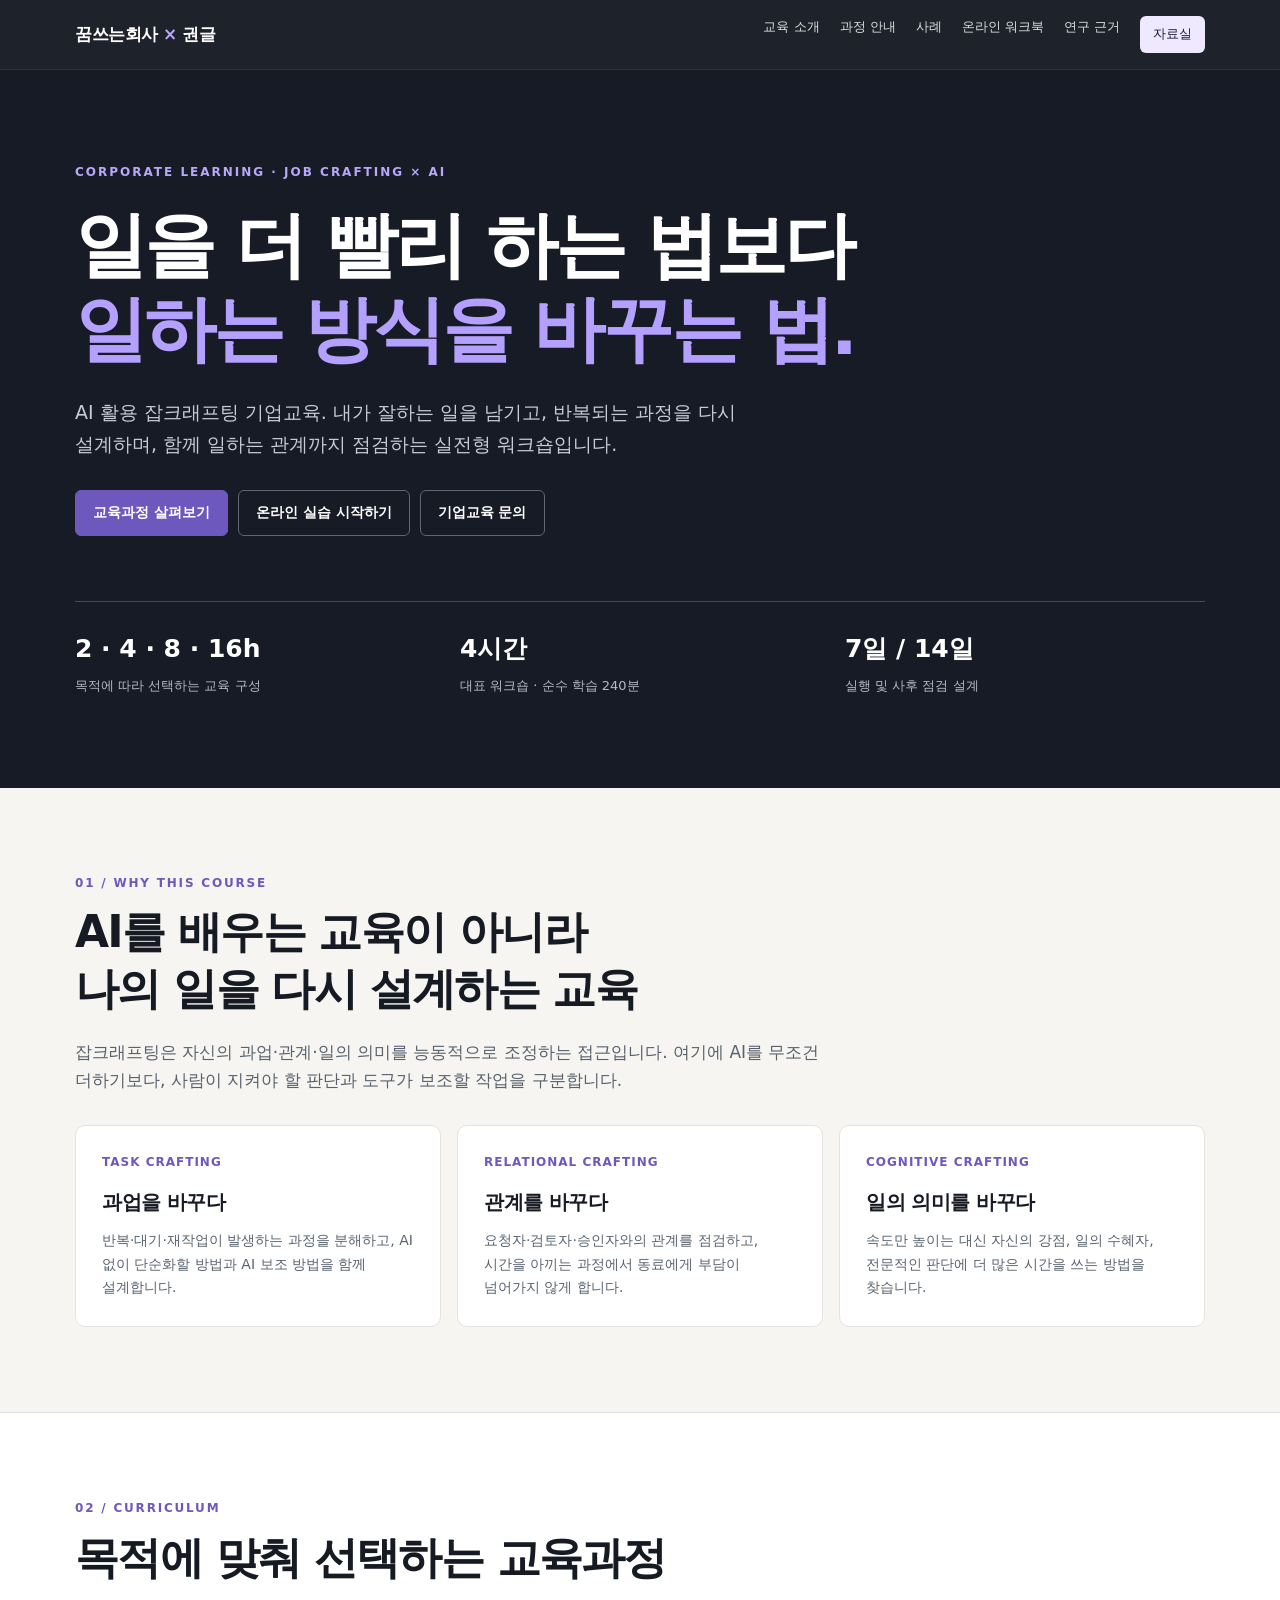
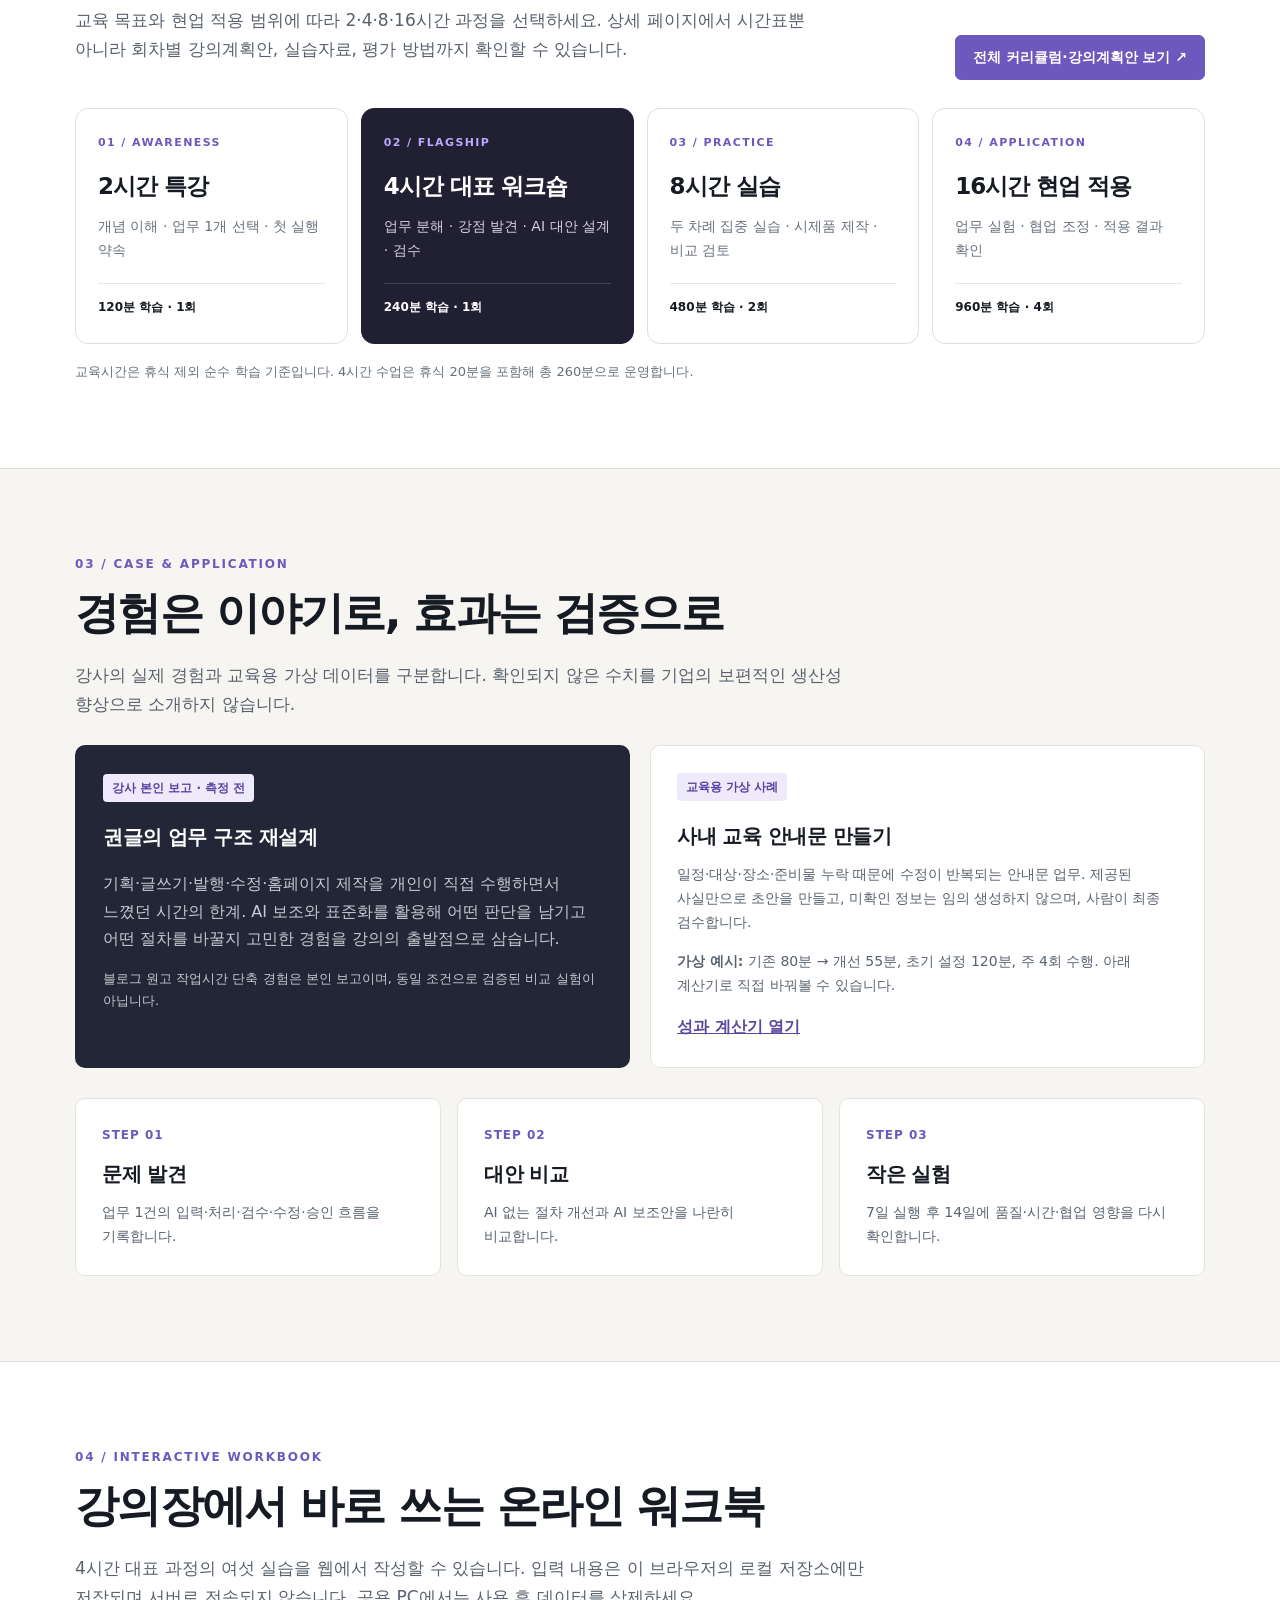
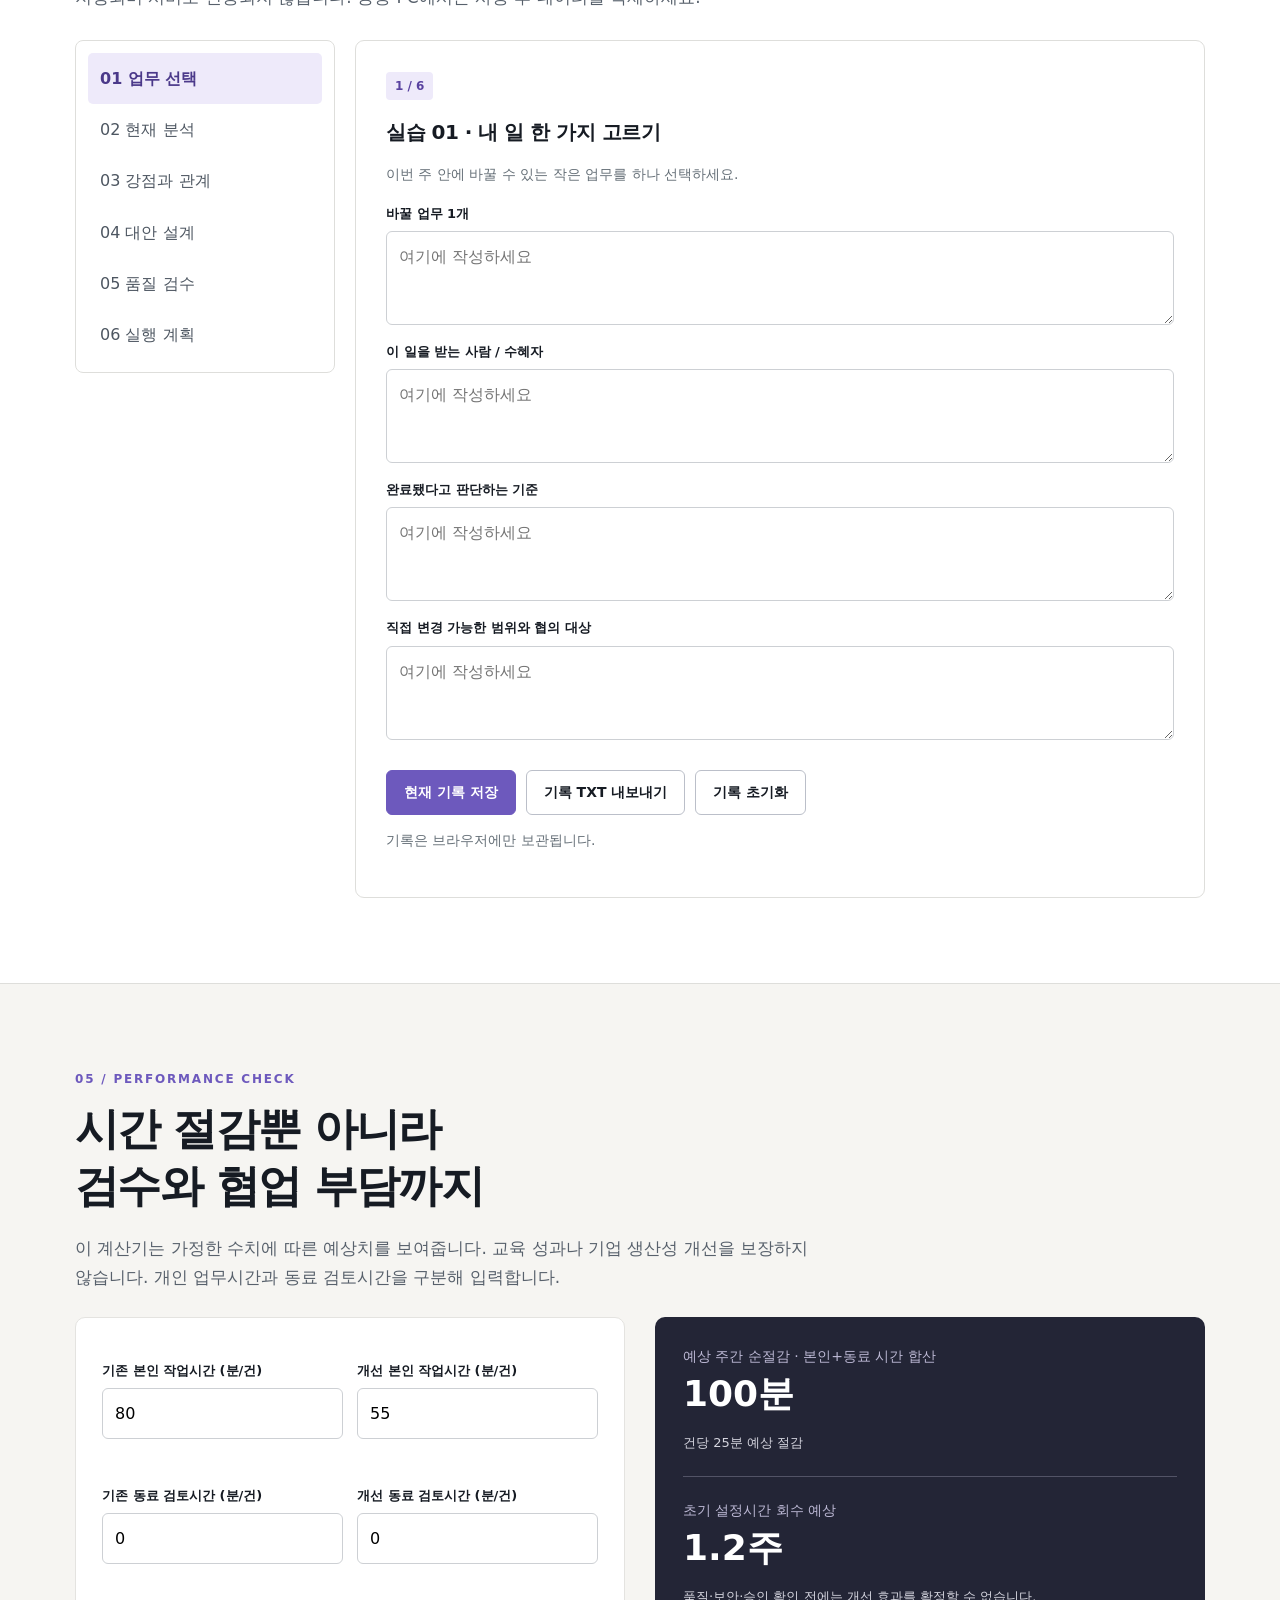
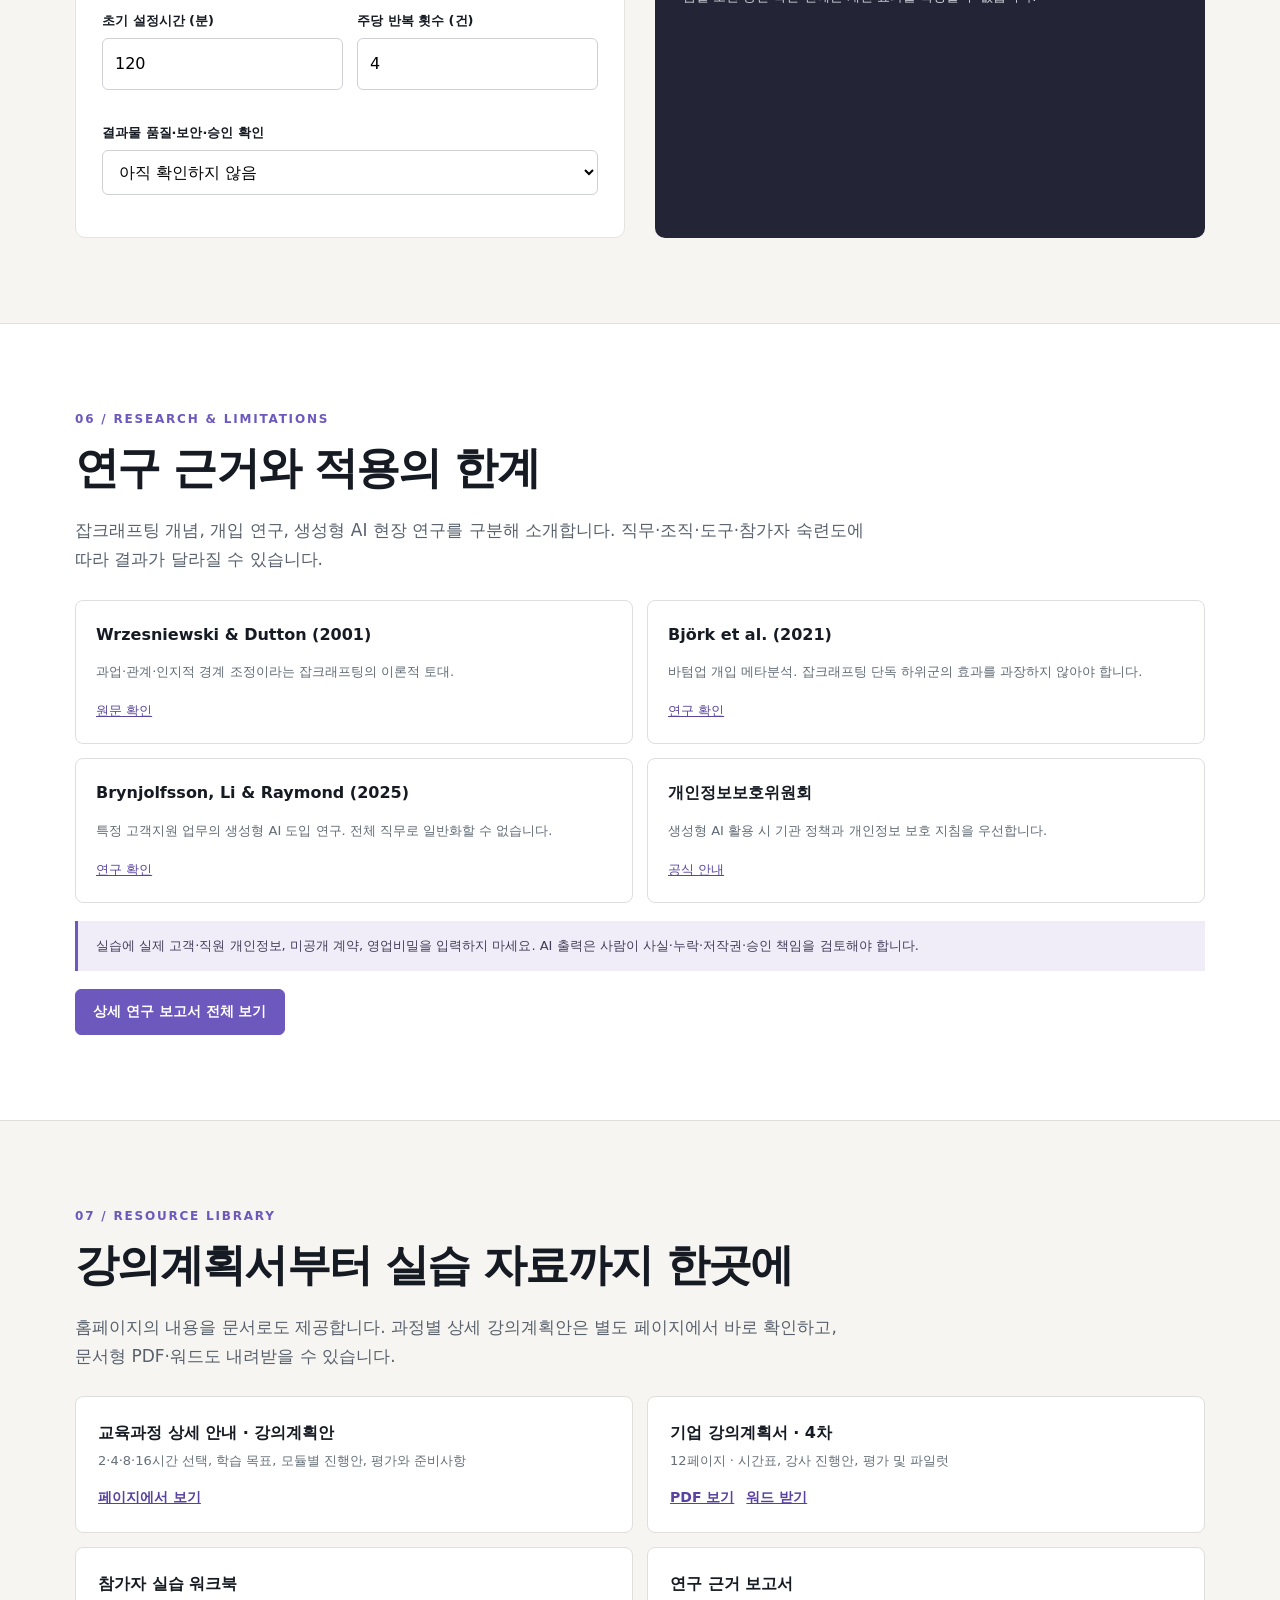
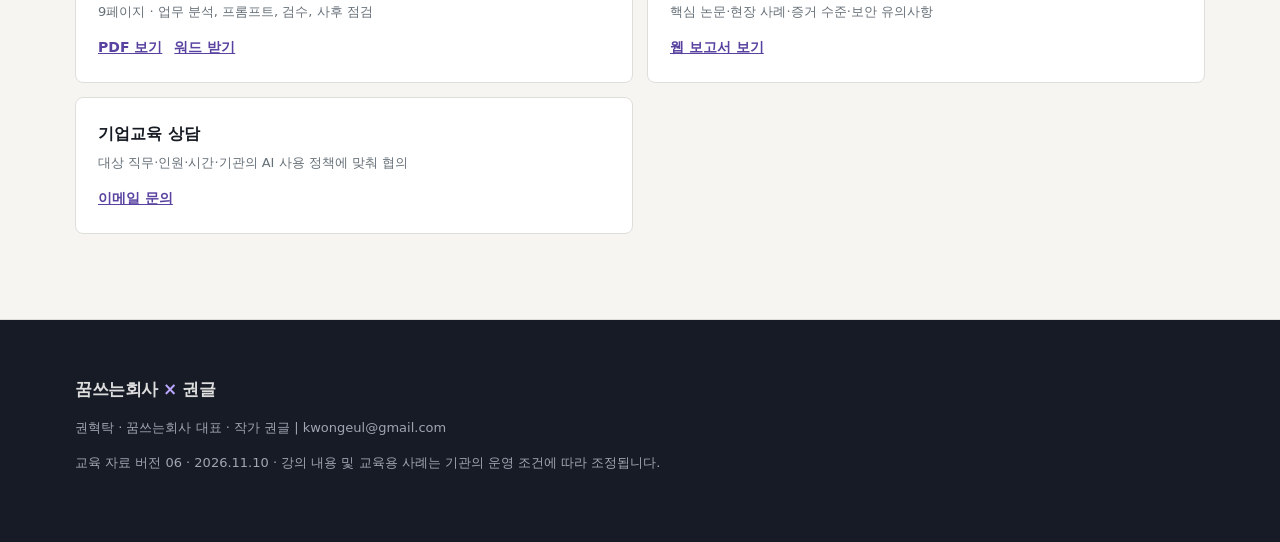
==== commit 6c02acc7: "Add files via upload" ====
--- a/index.html
+++ b/index.html
@@ -1,19 +1,20 @@
 <!doctype html><html lang="ko"><head><meta charset="utf-8"><meta name="viewport" content="width=device-width, initial-scale=1"><meta name="theme-color" content="#12151d"><title>AI 잡크래프팅 기업교육 | 꿈쓰는회사 × 권글</title><meta name="description" content="AI 활용 잡크래프팅 기업교육. 2·4·8·16시간 강의계획서, 참가자 실습, 연구 근거와 성과 측정을 한곳에서 확인하세요."><style>
 :root{--bg:#f6f5f2;--ink:#161b23;--muted:#667078;--purple:#6d59bd;--line:#dededb;--white:#fff;--nav:#171b25}*{box-sizing:border-box}html{scroll-behavior:smooth}body{margin:0;font-family:system-ui,-apple-system,'Malgun Gothic','Apple SD Gothic Neo',sans-serif;color:var(--ink);background:var(--bg);line-height:1.7;word-break:keep-all}a{color:inherit;text-decoration:none}button,input,textarea,select{font:inherit}button{cursor:pointer}.shell{max-width:1190px;margin:auto;padding:0 30px}.top{position:sticky;top:0;z-index:20;background:rgba(23,27,37,.97);color:white;border-bottom:1px solid #30343d}.topin{display:flex;align-items:center;justify-content:space-between;min-height:69px;gap:15px}.brand{font-size:17px;font-weight:850;letter-spacing:-.5px}.brand span{color:#bba7ff}.nav{display:flex;gap:20px;font-size:13px;color:#ddd}.nav a:hover{color:white}.nav .cta{background:#eee9ff;color:#24183d;padding:7px 13px;border-radius:6px}.hero{background:#171b25;color:#fff;padding:92px 0 90px;overflow:hidden}.eyebrow{font-size:12px;letter-spacing:2px;color:#b7a8fa;font-weight:800}.hero h1{font-size:clamp(40px,5.6vw,74px);line-height:1.16;letter-spacing:-3px;margin:22px 0 25px;max-width:900px}.hero h1 em{font-style:normal;color:#b4a1ff}.hero p{font-size:19px;color:#c8cbd4;max-width:680px}.hero-actions,.buttons{display:flex;flex-wrap:wrap;gap:10px;margin-top:30px}.btn{display:inline-flex;align-items:center;justify-content:center;min-height:44px;padding:10px 17px;border:1px solid #bbbfc9;border-radius:6px;font-size:14px;font-weight:750;background:transparent;color:inherit}.btn.primary{background:var(--purple);color:white;border-color:var(--purple)}.btn.light{border-color:#616574;color:white}.btn:hover{filter:brightness(1.12)}.hero-meta{margin-top:65px;display:grid;grid-template-columns:repeat(3,1fr);border-top:1px solid #444957;padding-top:26px;gap:25px}.hero-meta strong{display:block;font-size:25px}.hero-meta span{font-size:13px;color:#b6bac5}.section{padding:85px 0;border-bottom:1px solid var(--line);scroll-margin-top:75px}.section.alt{background:#fff}.kicker{font-size:12px;letter-spacing:1.8px;font-weight:800;color:var(--purple)}h2{font-size:clamp(28px,3.5vw,44px);letter-spacing:-1.7px;line-height:1.3;margin:10px 0 20px}h3{font-size:20px;letter-spacing:-.5px;margin:0 0 10px}.lead{font-size:17px;color:#58616c;max-width:790px}.grid{display:grid;grid-template-columns:repeat(3,1fr);gap:16px;margin-top:30px}.card{background:white;border:1px solid #e4e3e0;border-radius:10px;padding:26px}.alt .card{background:#f8f7f5}.card p{margin:0;color:#59636e;font-size:14px}.number{color:var(--purple);font-size:12px;font-weight:850;letter-spacing:1px;margin-bottom:12px}.course-tabs{display:flex;gap:8px;flex-wrap:wrap;margin:30px 0 18px}.tab{border:1px solid #c9c9d0;background:white;color:#343942;border-radius:6px;padding:11px 23px;font-weight:800}.tab[aria-selected=true]{background:#252333;color:white;border-color:#252333}.course-panel{background:#fff;border:1px solid var(--line);padding:32px;border-radius:10px}.course-panel h3{font-size:26px}.schedule{width:100%;border-collapse:collapse;margin:22px 0}.schedule th,.schedule td{border-bottom:1px solid #e4e4e6;text-align:left;padding:14px 10px;font-size:14px;vertical-align:top}.schedule th{font-size:12px;color:#69717a}.pill{display:inline-block;font-size:12px;font-weight:750;color:#5942a0;background:#eeeafa;border-radius:4px;padding:4px 9px}.case{display:grid;grid-template-columns:1fr 1fr;gap:20px;margin-top:26px}.dark-card{background:#222636;color:#fff;border-radius:10px;padding:28px}.dark-card p{color:#c7c9d0}.muted{color:var(--muted);font-size:14px}.work-layout{display:grid;grid-template-columns:260px 1fr;gap:20px;margin-top:28px;align-items:start}.work-menu{position:sticky;top:88px;background:white;border:1px solid var(--line);padding:12px;border-radius:8px}.work-menu button{display:block;width:100%;text-align:left;border:0;background:none;padding:12px;border-radius:5px;color:#4d5661}.work-menu button.active{background:#eeeafa;color:#4b398a;font-weight:800}.work-pane{background:#fff;border:1px solid var(--line);border-radius:9px;padding:30px}.field{margin:16px 0}.field label{display:block;font-size:13px;font-weight:800;margin-bottom:6px}.field input,.field textarea,.field select{display:block;width:100%;border:1px solid #cdd0d4;background:#fff;border-radius:6px;padding:11px 12px;outline-color:var(--purple)}.field textarea{min-height:94px;resize:vertical}.two{display:grid;grid-template-columns:1fr 1fr;gap:14px}.notice{border-left:3px solid var(--purple);background:#f0edf8;padding:14px 18px;color:#443d59;font-size:13px;margin:18px 0}.calculator{display:grid;grid-template-columns:1fr 1fr;gap:30px;margin-top:25px}.result{background:#232536;color:white;border-radius:10px;padding:28px}.result strong{font-size:36px;display:block;line-height:1.4}.result p{color:#d5d5df;font-size:13px}.sources{display:grid;grid-template-columns:1fr 1fr;gap:14px;margin-top:26px}.source{border:1px solid var(--line);border-radius:8px;padding:20px;background:#fff}.source strong{display:block;margin-bottom:5px}.source a{font-size:13px;color:#5a459f;text-decoration:underline}.source p{font-size:13px;color:#616b75}.download-list{display:grid;grid-template-columns:1fr 1fr;gap:14px;margin-top:25px}.download{padding:22px;border:1px solid var(--line);background:#fff;border-radius:8px}.download strong{display:block}.download span{font-size:13px;color:var(--muted)}.download a{display:inline-block;margin:12px 12px 0 0;color:#5942a0;text-decoration:underline;font-weight:750;font-size:14px}.footer{background:#171b25;color:#ddd;padding:55px 0}.footer p{color:#9fa5b1;font-size:13px}.hidden{display:none!important}@media(max-width:820px){.nav{display:none}.hero{padding:65px 0}.hero h1{letter-spacing:-1.6px}.grid,.sources,.download-list{grid-template-columns:1fr 1fr}.work-layout{grid-template-columns:1fr}.work-menu{position:static;display:flex;overflow:auto}.work-menu button{min-width:120px}.case,.calculator{grid-template-columns:1fr}}@media(max-width:560px){.shell{padding:0 18px}.hero-meta,.grid,.sources,.download-list,.two{grid-template-columns:1fr}.hero-meta{gap:15px}.section{padding:60px 0}.course-panel,.work-pane{padding:18px}.schedule th,.schedule td{padding:10px 5px;font-size:12px}.hero p{font-size:16px}}@media print{.top,.hero-actions,.work-menu,.buttons,.footer{display:none!important}.hero{background:white;color:black;padding:15px 0}.hero p,.hero-meta span{color:#444}.section{padding:25px 0}.work-layout{display:block}.work-pane{border:0}}
+
+
+.split-head{display:flex;justify-content:space-between;align-items:end;gap:24px}.split-head>div{max-width:740px}.split-head>.btn{flex-shrink:0}.course-teasers{display:grid;grid-template-columns:repeat(4,minmax(0,1fr));gap:13px;margin-top:28px}.course-teaser{padding:25px 22px;background:#fff;border:1px solid #dedede;border-radius:13px;transition:transform .15s,border-color .15s;min-width:0}.course-teaser:hover{transform:translateY(-3px);border-color:#9180d7}.course-teaser .minor{display:block;color:#6f58bb;font-size:11px;font-weight:800;letter-spacing:1.4px}.course-teaser strong{display:block;font-size:23px;letter-spacing:-1px;margin:14px 0 9px}.course-teaser p{font-size:14px;color:#68717c;margin:0 0 20px;min-height:48px}.course-teaser .teaser-foot{font-size:12px;font-weight:750;border-top:1px solid #e7e5e8;padding-top:13px;display:block}.course-teaser.featured{background:#211f32;color:#fff;border-color:#211f32}.course-teaser.featured p{color:#d6d0e5}.course-teaser.featured .minor{color:#baa9ff}.course-teaser.featured .teaser-foot{border-color:#484457}.inline-note{font-size:13px;color:#64707a;margin:17px 0 0}@media(max-width:920px){.course-teasers{grid-template-columns:repeat(2,minmax(0,1fr))}.split-head{display:block}.split-head .btn{display:inline-flex;margin-top:4px}}@media(max-width:570px){.course-teasers{grid-template-columns:1fr}.course-teaser p{min-height:0}.split-head h2{font-size:clamp(32px,8vw,44px)}}
 </style></head><body>
-<header class="top"><div class="shell topin"><a class="brand" href="#home">꿈쓰는회사 <span>×</span> 권글</a><nav class="nav"><a href="#overview">교육 소개</a><a href="#courses">과정 안내</a><a href="#cases">사례</a><a href="#workbook">온라인 워크북</a><a href="#research">연구 근거</a><a href="#downloads" class="cta">자료실</a></nav></div></header>
-<main><section class="hero" id="home"><div class="shell"><div class="eyebrow">CORPORATE LEARNING · JOB CRAFTING × AI</div><h1>일을 더 빨리 하는 법보다<br><em>일하는 방식을 바꾸는 법.</em></h1><p>AI 활용 잡크래프팅 기업교육. 내가 잘하는 일을 남기고, 반복되는 과정을 다시 설계하며, 함께 일하는 관계까지 점검하는 실전형 워크숍입니다.</p><div class="hero-actions"><a class="btn primary" href="#courses">교육과정 살펴보기</a><a class="btn light" href="#workbook">온라인 실습 시작하기</a><a class="btn light" href="mailto:kwongeul@gmail.com?subject=AI%20%EC%9E%A1%ED%81%AC%EB%9E%98%ED%94%84%ED%8C%85%20%EA%B8%B0%EC%97%85%EA%B5%90%EC%9C%A1%20%EB%AC%B8%EC%9D%98">기업교육 문의</a></div><div class="hero-meta"><div><strong>2 · 4 · 8 · 16h</strong><span>목적에 따라 선택하는 교육 구성</span></div><div><strong>4시간</strong><span>대표 워크숍 · 순수 학습 240분</span></div><div><strong>7일 / 14일</strong><span>실행 및 사후 점검 설계</span></div></div></div></section>
+<header class="top"><div class="shell topin"><a class="brand" href="#home">꿈쓰는회사 <span>×</span> 권글</a><nav class="nav"><a href="#overview">교육 소개</a><a href="curriculum.html">과정 안내</a><a href="#cases">사례</a><a href="#workbook">온라인 워크북</a><a href="#research">연구 근거</a><a href="#downloads" class="cta">자료실</a></nav></div></header>
+<main><section class="hero" id="home"><div class="shell"><div class="eyebrow">CORPORATE LEARNING · JOB CRAFTING × AI</div><h1>일을 더 빨리 하는 법보다<br><em>일하는 방식을 바꾸는 법.</em></h1><p>AI 활용 잡크래프팅 기업교육. 내가 잘하는 일을 남기고, 반복되는 과정을 다시 설계하며, 함께 일하는 관계까지 점검하는 실전형 워크숍입니다.</p><div class="hero-actions"><a class="btn primary" href="curriculum.html">교육과정 살펴보기</a><a class="btn light" href="#workbook">온라인 실습 시작하기</a><a class="btn light" href="mailto:kwongeul@gmail.com?subject=AI%20%EC%9E%A1%ED%81%AC%EB%9E%98%ED%94%84%ED%8C%85%20%EA%B8%B0%EC%97%85%EA%B5%90%EC%9C%A1%20%EB%AC%B8%EC%9D%98">기업교육 문의</a></div><div class="hero-meta"><div><strong>2 · 4 · 8 · 16h</strong><span>목적에 따라 선택하는 교육 구성</span></div><div><strong>4시간</strong><span>대표 워크숍 · 순수 학습 240분</span></div><div><strong>7일 / 14일</strong><span>실행 및 사후 점검 설계</span></div></div></div></section>
 <section class="section" id="overview"><div class="shell"><div class="kicker">01 / WHY THIS COURSE</div><h2>AI를 배우는 교육이 아니라<br>나의 일을 다시 설계하는 교육</h2><p class="lead">잡크래프팅은 자신의 과업·관계·일의 의미를 능동적으로 조정하는 접근입니다. 여기에 AI를 무조건 더하기보다, 사람이 지켜야 할 판단과 도구가 보조할 작업을 구분합니다.</p><div class="grid"><article class="card"><div class="number">TASK CRAFTING</div><h3>과업을 바꾸다</h3><p>반복·대기·재작업이 발생하는 과정을 분해하고, AI 없이 단순화할 방법과 AI 보조 방법을 함께 설계합니다.</p></article><article class="card"><div class="number">RELATIONAL CRAFTING</div><h3>관계를 바꾸다</h3><p>요청자·검토자·승인자와의 관계를 점검하고, 시간을 아끼는 과정에서 동료에게 부담이 넘어가지 않게 합니다.</p></article><article class="card"><div class="number">COGNITIVE CRAFTING</div><h3>일의 의미를 바꾸다</h3><p>속도만 높이는 대신 자신의 강점, 일의 수혜자, 전문적인 판단에 더 많은 시간을 쓰는 방법을 찾습니다.</p></article></div></div></section>
-<section class="section alt" id="courses"><div class="shell"><div class="kicker">02 / CURRICULUM</div><h2>목적에 맞춰 선택하는 교육과정</h2><p class="lead">교육 시간은 휴식 제외 순수 학습 기준입니다. 4시간 대표 과정은 240분 수업에 휴식 20분을 더해 총 260분 운영합니다.</p><div class="course-tabs" role="tablist" aria-label="교육과정 선택"><button class="tab" role="tab" data-course="2" aria-selected="false">2시간 특강</button><button class="tab" role="tab" data-course="4" aria-selected="true">4시간 대표 과정</button><button class="tab" role="tab" data-course="8" aria-selected="false">8시간 실습</button><button class="tab" role="tab" data-course="16" aria-selected="false">16시간 현업형</button></div><div class="course-panel" id="course-panel" aria-live="polite"></div></div></section>
+<section class="section alt" id="courses"><div class="shell"><div class="kicker">02 / CURRICULUM</div><div class="split-head"><div><h2>목적에 맞춰 선택하는 교육과정</h2><p class="lead">교육 목표와 현업 적용 범위에 따라 2·4·8·16시간 과정을 선택하세요. 상세 페이지에서 시간표뿐 아니라 회차별 강의계획안, 실습자료, 평가 방법까지 확인할 수 있습니다.</p></div><a class="btn primary" href="curriculum.html">전체 커리큘럼·강의계획안 보기 ↗</a></div><div class="course-teasers"><a href="curriculum.html?course=2#course-detail" class="course-teaser"><span class="minor">01 / AWARENESS</span><strong>2시간 특강</strong><p>개념 이해 · 업무 1개 선택 · 첫 실행 약속</p><span class="teaser-foot">120분 학습 · 1회</span></a><a href="curriculum.html?course=4#course-detail" class="course-teaser featured"><span class="minor">02 / FLAGSHIP</span><strong>4시간 대표 워크숍</strong><p>업무 분해 · 강점 발견 · AI 대안 설계 · 검수</p><span class="teaser-foot">240분 학습 · 1회</span></a><a href="curriculum.html?course=8#course-detail" class="course-teaser"><span class="minor">03 / PRACTICE</span><strong>8시간 실습</strong><p>두 차례 집중 실습 · 시제품 제작 · 비교 검토</p><span class="teaser-foot">480분 학습 · 2회</span></a><a href="curriculum.html?course=16#course-detail" class="course-teaser"><span class="minor">04 / APPLICATION</span><strong>16시간 현업 적용</strong><p>업무 실험 · 협업 조정 · 적용 결과 확인</p><span class="teaser-foot">960분 학습 · 4회</span></a></div><p class="inline-note">교육시간은 휴식 제외 순수 학습 기준입니다. 4시간 수업은 휴식 20분을 포함해 총 260분으로 운영합니다.</p></div></section>
 <section class="section" id="cases"><div class="shell"><div class="kicker">03 / CASE & APPLICATION</div><h2>경험은 이야기로, 효과는 검증으로</h2><p class="lead">강사의 실제 경험과 교육용 가상 데이터를 구분합니다. 확인되지 않은 수치를 기업의 보편적인 생산성 향상으로 소개하지 않습니다.</p><div class="case"><article class="dark-card"><span class="pill">강사 본인 보고 · 측정 전</span><h3 style="margin-top:18px">권글의 업무 구조 재설계</h3><p>기획·글쓰기·발행·수정·홈페이지 제작을 개인이 직접 수행하면서 느꼈던 시간의 한계. AI 보조와 표준화를 활용해 어떤 판단을 남기고 어떤 절차를 바꿀지 고민한 경험을 강의의 출발점으로 삼습니다.</p><p style="font-size:13px">블로그 원고 작업시간 단축 경험은 본인 보고이며, 동일 조건으로 검증된 비교 실험이 아닙니다.</p></article><article class="card"><span class="pill">교육용 가상 사례</span><h3 style="margin-top:18px">사내 교육 안내문 만들기</h3><p>일정·대상·장소·준비물 누락 때문에 수정이 반복되는 안내문 업무. 제공된 사실만으로 초안을 만들고, 미확인 정보는 임의 생성하지 않으며, 사람이 최종 검수합니다.</p><p style="margin-top:15px"><strong>가상 예시:</strong> 기존 80분 → 개선 55분, 초기 설정 120분, 주 4회 수행. 아래 계산기로 직접 바꿔볼 수 있습니다.</p><a href="#calculator" style="display:inline-block;color:#5b46a0;text-decoration:underline;margin-top:16px;font-weight:800">성과 계산기 열기</a></article></div><div class="grid"><div class="card"><div class="number">STEP 01</div><h3>문제 발견</h3><p>업무 1건의 입력·처리·검수·수정·승인 흐름을 기록합니다.</p></div><div class="card"><div class="number">STEP 02</div><h3>대안 비교</h3><p>AI 없는 절차 개선과 AI 보조안을 나란히 비교합니다.</p></div><div class="card"><div class="number">STEP 03</div><h3>작은 실험</h3><p>7일 실행 후 14일에 품질·시간·협업 영향을 다시 확인합니다.</p></div></div></div></section>
 <section class="section alt" id="workbook"><div class="shell"><div class="kicker">04 / INTERACTIVE WORKBOOK</div><h2>강의장에서 바로 쓰는 온라인 워크북</h2><p class="lead">4시간 대표 과정의 여섯 실습을 웹에서 작성할 수 있습니다. 입력 내용은 이 브라우저의 로컬 저장소에만 저장되며 서버로 전송되지 않습니다. 공용 PC에서는 사용 후 데이터를 삭제하세요.</p><div class="work-layout"><div class="work-menu" id="work-menu"></div><div class="work-pane"><div id="work-content"></div><div class="buttons"><button class="btn primary" id="save-work">현재 기록 저장</button><button class="btn" id="export-work">기록 TXT 내보내기</button><button class="btn" id="clear-work">기록 초기화</button></div><p class="muted" id="work-status" aria-live="polite">기록은 브라우저에만 보관됩니다.</p></div></div></div></section>
 <section class="section" id="calculator"><div class="shell"><div class="kicker">05 / PERFORMANCE CHECK</div><h2>시간 절감뿐 아니라<br>검수와 협업 부담까지</h2><p class="lead">이 계산기는 가정한 수치에 따른 예상치를 보여줍니다. 교육 성과나 기업 생산성 개선을 보장하지 않습니다. 개인 업무시간과 동료 검토시간을 구분해 입력합니다.</p><div class="calculator"><div class="card"><div class="two"><div class="field"><label for="before">기존 본인 작업시간 (분/건)</label><input id="before" type="number" min="0" value="80"></div><div class="field"><label for="after">개선 본인 작업시간 (분/건)</label><input id="after" type="number" min="0" value="55"></div><div class="field"><label for="peerBefore">기존 동료 검토시간 (분/건)</label><input id="peerBefore" type="number" min="0" value="0"></div><div class="field"><label for="peerAfter">개선 동료 검토시간 (분/건)</label><input id="peerAfter" type="number" min="0" value="0"></div><div class="field"><label for="setup">초기 설정시간 (분)</label><input id="setup" type="number" min="0" value="120"></div><div class="field"><label for="freq">주당 반복 횟수 (건)</label><input id="freq" type="number" min="0" value="4"></div></div><div class="field"><label for="quality">결과물 품질·보안·승인 확인</label><select id="quality"><option value="pending">아직 확인하지 않음</option><option value="pass">필수 품질·보안·승인 기준 충족</option><option value="fail">오류 또는 보안·승인 문제 발견</option></select></div></div><div class="result" aria-live="polite"><div class="muted" style="color:#bcb8d4">예상 주간 순절감 · 본인+동료 시간 합산</div><strong id="weekly">100분</strong><p id="peritem">건당 25분 절감</p><hr style="border:0;border-top:1px solid #525366;margin:22px 0"><div class="muted" style="color:#bcb8d4">초기 설정시간 회수 예상</div><strong id="payback">1.2주</strong><p id="qualityNote">품질을 확인하기 전에는 개선 효과를 확정할 수 없습니다.</p></div></div></div></section>
 <section class="section alt" id="research"><div class="shell"><div class="kicker">06 / RESEARCH & LIMITATIONS</div><h2>연구 근거와 적용의 한계</h2><p class="lead">잡크래프팅 개념, 개입 연구, 생성형 AI 현장 연구를 구분해 소개합니다. 직무·조직·도구·참가자 숙련도에 따라 결과가 달라질 수 있습니다.</p><div class="sources"><article class="source"><strong>Wrzesniewski & Dutton (2001)</strong><p>과업·관계·인지적 경계 조정이라는 잡크래프팅의 이론적 토대.</p><a href="https://doi.org/10.5465/amr.2001.4378011" target="_blank" rel="noopener">원문 확인</a></article><article class="source"><strong>Björk et al. (2021)</strong><p>바텀업 개입 메타분석. 잡크래프팅 단독 하위군의 효과를 과장하지 않아야 합니다.</p><a href="https://www.frontiersin.org/journals/psychology/articles/10.3389/fpsyg.2021.638558/full" target="_blank" rel="noopener">연구 확인</a></article><article class="source"><strong>Brynjolfsson, Li & Raymond (2025)</strong><p>특정 고객지원 업무의 생성형 AI 도입 연구. 전체 직무로 일반화할 수 없습니다.</p><a href="https://academic.oup.com/qje/article/140/2/889/7990658" target="_blank" rel="noopener">연구 확인</a></article><article class="source"><strong>개인정보보호위원회</strong><p>생성형 AI 활용 시 기관 정책과 개인정보 보호 지침을 우선합니다.</p><a href="https://www.privacy.go.kr/front/bbs/bbsView.do?bbsNo=BBSMSTR_000000000049&bbscttNo=20836" target="_blank" rel="noopener">공식 안내</a></article></div><div class="notice">실습에 실제 고객·직원 개인정보, 미공개 계약, 영업비밀을 입력하지 마세요. AI 출력은 사람이 사실·누락·저작권·승인 책임을 검토해야 합니다.</div><a class="btn primary" href="research.html">상세 연구 보고서 전체 보기</a></div></section>
-<section class="section" id="downloads"><div class="shell"><div class="kicker">07 / RESOURCE LIBRARY</div><h2>강의계획서부터 실습 자료까지 한곳에</h2><p class="lead">홈페이지의 내용을 문서로도 제공합니다. 강의계획서·워크북 PDF는 브라우저에서 바로 열람할 수 있습니다.</p><div class="download-list"><div class="download"><strong>기업 강의계획서 · 4차</strong><span>12페이지 · 시간표, 강사 진행안, 평가 및 파일럿</span><div><a href="assets/JobCrafting_Lecture_Plan_v4.pdf" target="_blank">PDF 보기</a><a href="assets/JobCrafting_Lecture_Plan_v4.docx" download>워드 받기</a></div></div><div class="download"><strong>참가자 실습 워크북</strong><span>9페이지 · 업무 분석, 프롬프트, 검수, 사후 점검</span><div><a href="assets/JobCrafting_Workbook_v1.pdf" target="_blank">PDF 보기</a><a href="assets/JobCrafting_Workbook_v1.docx" download>워드 받기</a></div></div><div class="download"><strong>연구 근거 보고서</strong><span>핵심 논문·현장 사례·증거 수준·보안 유의사항</span><div><a href="research.html">웹 보고서 보기</a></div></div><div class="download"><strong>기업교육 상담</strong><span>대상 직무·인원·시간·기관의 AI 사용 정책에 맞춰 협의</span><div><a href="mailto:kwongeul@gmail.com?subject=%EC%9E%A1%ED%81%AC%EB%9E%98%ED%94%84%ED%8C%85%20%EA%B8%B0%EC%97%85%EA%B5%90%EC%9C%A1%20%EB%AC%B8%EC%9D%98">이메일 문의</a></div></div></div></div></section></main>
-<footer class="footer"><div class="shell"><div class="brand">꿈쓰는회사 <span>×</span> 권글</div><p>권혁탁 · 꿈쓰는회사 대표 · 작가 권글 | kwongeul@gmail.com</p><p>교육 자료 버전 05 · 2026.11.10 · 강의 내용 및 교육용 사례는 기관의 운영 조건에 따라 조정됩니다.</p></div></footer>
+<section class="section" id="downloads"><div class="shell"><div class="kicker">07 / RESOURCE LIBRARY</div><h2>강의계획서부터 실습 자료까지 한곳에</h2><p class="lead">홈페이지의 내용을 문서로도 제공합니다. 과정별 상세 강의계획안은 별도 페이지에서 바로 확인하고, 문서형 PDF·워드도 내려받을 수 있습니다.</p><div class="download-list"><div class="download"><strong>교육과정 상세 안내 · 강의계획안</strong><span>2·4·8·16시간 선택, 학습 목표, 모듈별 진행안, 평가와 준비사항</span><div><a href="curriculum.html">페이지에서 보기</a></div></div><div class="download"><strong>기업 강의계획서 · 4차</strong><span>12페이지 · 시간표, 강사 진행안, 평가 및 파일럿</span><div><a href="assets/JobCrafting_Lecture_Plan_v4.pdf" target="_blank">PDF 보기</a><a href="assets/JobCrafting_Lecture_Plan_v4.docx" download>워드 받기</a></div></div><div class="download"><strong>참가자 실습 워크북</strong><span>9페이지 · 업무 분석, 프롬프트, 검수, 사후 점검</span><div><a href="assets/JobCrafting_Workbook_v1.pdf" target="_blank">PDF 보기</a><a href="assets/JobCrafting_Workbook_v1.docx" download>워드 받기</a></div></div><div class="download"><strong>연구 근거 보고서</strong><span>핵심 논문·현장 사례·증거 수준·보안 유의사항</span><div><a href="research.html">웹 보고서 보기</a></div></div><div class="download"><strong>기업교육 상담</strong><span>대상 직무·인원·시간·기관의 AI 사용 정책에 맞춰 협의</span><div><a href="mailto:kwongeul@gmail.com?subject=%EC%9E%A1%ED%81%AC%EB%9E%98%ED%94%84%ED%8C%85%20%EA%B8%B0%EC%97%85%EA%B5%90%EC%9C%A1%20%EB%AC%B8%EC%9D%98">이메일 문의</a></div></div></div></div></section></main>
+<footer class="footer"><div class="shell"><div class="brand">꿈쓰는회사 <span>×</span> 권글</div><p>권혁탁 · 꿈쓰는회사 대표 · 작가 권글 | kwongeul@gmail.com</p><p>교육 자료 버전 06 · 2026.11.10 · 강의 내용 및 교육용 사례는 기관의 운영 조건에 따라 조정됩니다.</p></div></footer>
 <script>
-const courses={2:{title:'2시간 특강 · 일의 변화 이해하기',desc:'개념을 이해하고 이번 주 바꿀 작은 업무 1개를 정합니다. 노트북 없이도 참여 가능합니다.',rows:[['30분','잡크래프팅과 강사의 경험','내 일의 의미와 수혜자'],['35분','반복 업무·병목 발견','바꿀 업무 1개'],['35분','AI 없이 개선 / AI 보조 대안','대안 비교 메모'],['20분','실행 카드와 질의응답','일주일 실험 약속']]},4:{title:'4시간 대표 워크숍 · 업무 1건 재설계',desc:'기획·홍보·교육 담당자에게 추천합니다. 학습 240분 + 휴식 20분, 13:00–17:20 운영 예시.',rows:[['13:00–13:30','업무 목적과 성공 기준','과제 정의서'],['13:30–14:15','현재 업무 구조 분석','기존 절차표'],['14:15–14:25','휴식','—'],['14:25–15:10','강점·관계·변경 권한','강점·협업 지도'],['15:10–16:10','AI 없는 대안 + AI 보조 프롬프트','개선 절차 / 프롬프트'],['16:10–16:20','휴식','—'],['16:20–17:05','산출물 작성·검수·수정','품질 체크리스트'],['17:05–17:20','7일 실험 및 14일 점검','실행 카드']]},8:{title:'8시간 실습 · 두 번의 4시간 세션',desc:'첫 회차에서 업무와 대안을 설계하고 두 번째 회차에서 실제 산출물·검수 절차를 비교합니다. 순수 학습 480분.',rows:[['1회차 120분','업무·관계·강점 진단','업무 분석표'],['1회차 120분','대안·프롬프트 설계','시제품 설계안'],['2회차 120분','예제 적용·산출물 제작','비교 결과물'],['2회차 120분','검수·협업 조정·실행계획','수정된 절차 및 체크리스트']]},16:{title:'16시간 현업 적용 · 4회 분산 운영',desc:'주 1회 4시간 × 4회 권장. 회차 사이 실제 업무 적용 및 피드백을 포함합니다. 2일 집중형은 실무 효과 검증과 구분합니다.',rows:[['1회차 240분','업무 구조·강점·관계 분석','현 상태 기록'],['2회차 240분','AI·비AI 대안 설계 및 검수','업무 시제품'],['3회차 240분','현업 적용 결과·실패 사례 검토','비교·수정 기록'],['4회차 240분','팀 협업 조정 및 정착 계획','최종 운영안 / 후속 점검']]}};
-function renderCourse(id){let c=courses[id];document.querySelectorAll('[data-course]').forEach(b=>b.setAttribute('aria-selected',String(b.dataset.course===id)));document.getElementById('course-panel').innerHTML='<span class="pill">순수 학습시간 기준</span><h3 style="margin-top:15px">'+c.title+'</h3><p class="muted">'+c.desc+'</p><table class="schedule"><thead><tr><th>시간</th><th>학습 내용</th><th>산출물</th></tr></thead><tbody>'+c.rows.map(r=>'<tr>'+r.map(v=>'<td>'+v+'</td>').join('')+'</tr>').join('')+'</tbody></table><div class="notice">기업 내 승인된 AI 도구만 사용하며, 개인정보·기밀정보는 교육용 입력에서 제외합니다.</div>'}document.querySelectorAll('[data-course]').forEach(b=>b.addEventListener('click',()=>renderCourse(b.dataset.course)));renderCourse('4');
 const steps=[{name:'01 업무 선택',title:'실습 01 · 내 일 한 가지 고르기',hint:'이번 주 안에 바꿀 수 있는 작은 업무를 하나 선택하세요.',fields:[['task','바꿀 업무 1개'],['beneficiary','이 일을 받는 사람 / 수혜자'],['done','완료됐다고 판단하는 기준'],['authority','직접 변경 가능한 범위와 협의 대상']]},{name:'02 현재 분석',title:'실습 02 · 지금의 일 해체하기',hint:'준비·작성·검수·수정 시간을 구분하세요. 추정치라면 추정이라고 기록하세요.',fields:[['current','현재 업무 단계 (입력→준비→작성→검수→수정→전달)'],['bottleneck','막히는 지점 2개'],['baseline','기존 총 작업시간 / 대기시간 / 실측 또는 추정']]},{name:'03 강점과 관계',title:'실습 03 · 강점과 관계 다시 보기',hint:'사람의 전문 판단과 동료와의 협의가 필요한 부분을 구분합니다.',fields:[['strength','내가 유지할 전문 판단'],['simple','AI 없이 단순화할 일'],['assist','AI가 보조할 수 있는 일'],['collab','동료에게 먼저 확인할 내용']]},{name:'04 대안 설계',title:'실습 04 · 바꿀 방법 두 가지',hint:'AI 없는 개선안도 반드시 함께 작성하세요.',fields:[['planA','A안 · AI 없이 개선하는 절차'],['planB','B안 · AI 보조 + 사람 검수 절차'],['prompt','프롬프트 초안 (목적·독자·입력·형식·금지사항·검수)']]},{name:'05 품질 검수',title:'실습 05 · 결과물과 협업 검수',hint:'빠른 초안이라도 사실 오류나 승인 책임 누락이 있으면 개선으로 판단하지 않습니다.',fields:[['check1','사실·날짜·필수정보 확인'],['check2','추측·허위 링크·개인정보·저작권 점검'],['check3','검토자·최종 승인자 확인'],['feedback','동료 의견과 수정할 점']]},{name:'06 실행 계획',title:'실습 06 · 7일 실행 / 14일 점검',hint:'실행일과 비교 기준을 명시하고, 실패 시 중단할 조건도 정하세요.',fields:[['action','이번 주 실행할 행동과 날짜'],['measure','시간·품질·동료 검수부담 측정 기준'],['follow','7일·14일 점검 일정'],['stop','유지 / 수정 / 중단 판단 기준']]}];let active=0;const storageKey='kwongeul_jobcraft_v5_workbook';let work={};try{work=JSON.parse(localStorage.getItem(storageKey)||'{}')||{}}catch(e){}const escapeHTML=s=>String(s??'').replace(/[&<>"']/g,c=>({'&':'&amp;','<':'&lt;','>':'&gt;','"':'&quot;',"'":'&#39;'}[c]));function capture(){document.querySelectorAll('[data-field]').forEach(el=>work[el.dataset.field]=el.value)}function renderWork(){document.getElementById('work-menu').innerHTML=steps.map((s,i)=>'<button type="button" class="'+(active===i?'active':'')+'" data-step="'+i+'">'+s.name+'</button>').join('');document.getElementById('work-content').innerHTML='<span class="pill">'+(active+1)+' / 6</span><h3 style="margin-top:15px">'+steps[active].title+'</h3><p class="muted">'+steps[active].hint+'</p>'+steps[active].fields.map(([key,label])=>'<div class="field"><label for="w_'+key+'">'+label+'</label><textarea id="w_'+key+'" data-field="'+key+'" placeholder="여기에 작성하세요">'+escapeHTML(work[key])+'</textarea></div>').join('');document.querySelectorAll('[data-step]').forEach(b=>b.addEventListener('click',()=>{capture();active=Number(b.dataset.step);renderWork()}));document.querySelectorAll('[data-field]').forEach(el=>el.addEventListener('input',()=>{work[el.dataset.field]=el.value;try{localStorage.setItem(storageKey,JSON.stringify(work))}catch(e){document.getElementById('work-status').textContent='브라우저 저장을 사용할 수 없습니다. TXT로 내보내세요.'}}))}renderWork();document.getElementById('save-work').onclick=()=>{capture();try{localStorage.setItem(storageKey,JSON.stringify(work));document.getElementById('work-status').textContent='이 브라우저에 저장했습니다.'}catch(e){document.getElementById('work-status').textContent='저장 실패: TXT 내보내기를 이용하세요.'}};document.getElementById('clear-work').onclick=()=>{if(confirm('이 브라우저의 실습 기록을 모두 삭제할까요?')){work={};localStorage.removeItem(storageKey);renderWork();document.getElementById('work-status').textContent='기록을 삭제했습니다.'}};document.getElementById('export-work').onclick=()=>{capture();const body='AI 활용 잡크래프팅 · 온라인 실습 기록\n\n'+steps.map(s=>s.title+'\n'+s.fields.map(([k,l])=>l+'\n'+(work[k]||'(미작성)')).join('\n\n')).join('\n\n----------------\n\n');const blob=new Blob(['\ufeff'+body],{type:'text/plain;charset=utf-8'});const a=document.createElement('a');a.href=URL.createObjectURL(blob);a.download='JobCrafting_Workbook_Notes.txt';a.click();setTimeout(()=>URL.revokeObjectURL(a.href),2000)};
 function calc(){let v=id=>Math.max(0,Number(document.getElementById(id).value)||0),diff=v('before')+v('peerBefore')-v('after')-v('peerAfter'),week=diff*v('freq'),pay=week>0?v('setup')/week:null;document.getElementById('weekly').textContent=(week>=0?'':'−')+Math.abs(Math.round(week)).toLocaleString('ko-KR')+'분';document.getElementById('peritem').textContent=diff>=0?'건당 '+diff+'분 예상 절감':'건당 '+Math.abs(diff)+'분 예상 증가';document.getElementById('payback').textContent=pay===null?'회수 불가':pay.toFixed(1)+'주';let q=document.getElementById('quality').value;document.getElementById('qualityNote').textContent=q==='pass'?'입력한 품질 기준을 충족한 것으로 가정한 계산입니다. 실제 성과는 동일 과제 반복 측정이 필요합니다.':q==='fail'?'품질·보안·승인 문제가 있으므로 시간 절감과 무관하게 적용을 보류해야 합니다.':'품질·보안·승인 확인 전에는 개선 효과를 확정할 수 없습니다.'}document.querySelectorAll('#calculator input,#calculator select').forEach(el=>el.addEventListener('input',calc));calc();
 </script></body></html>
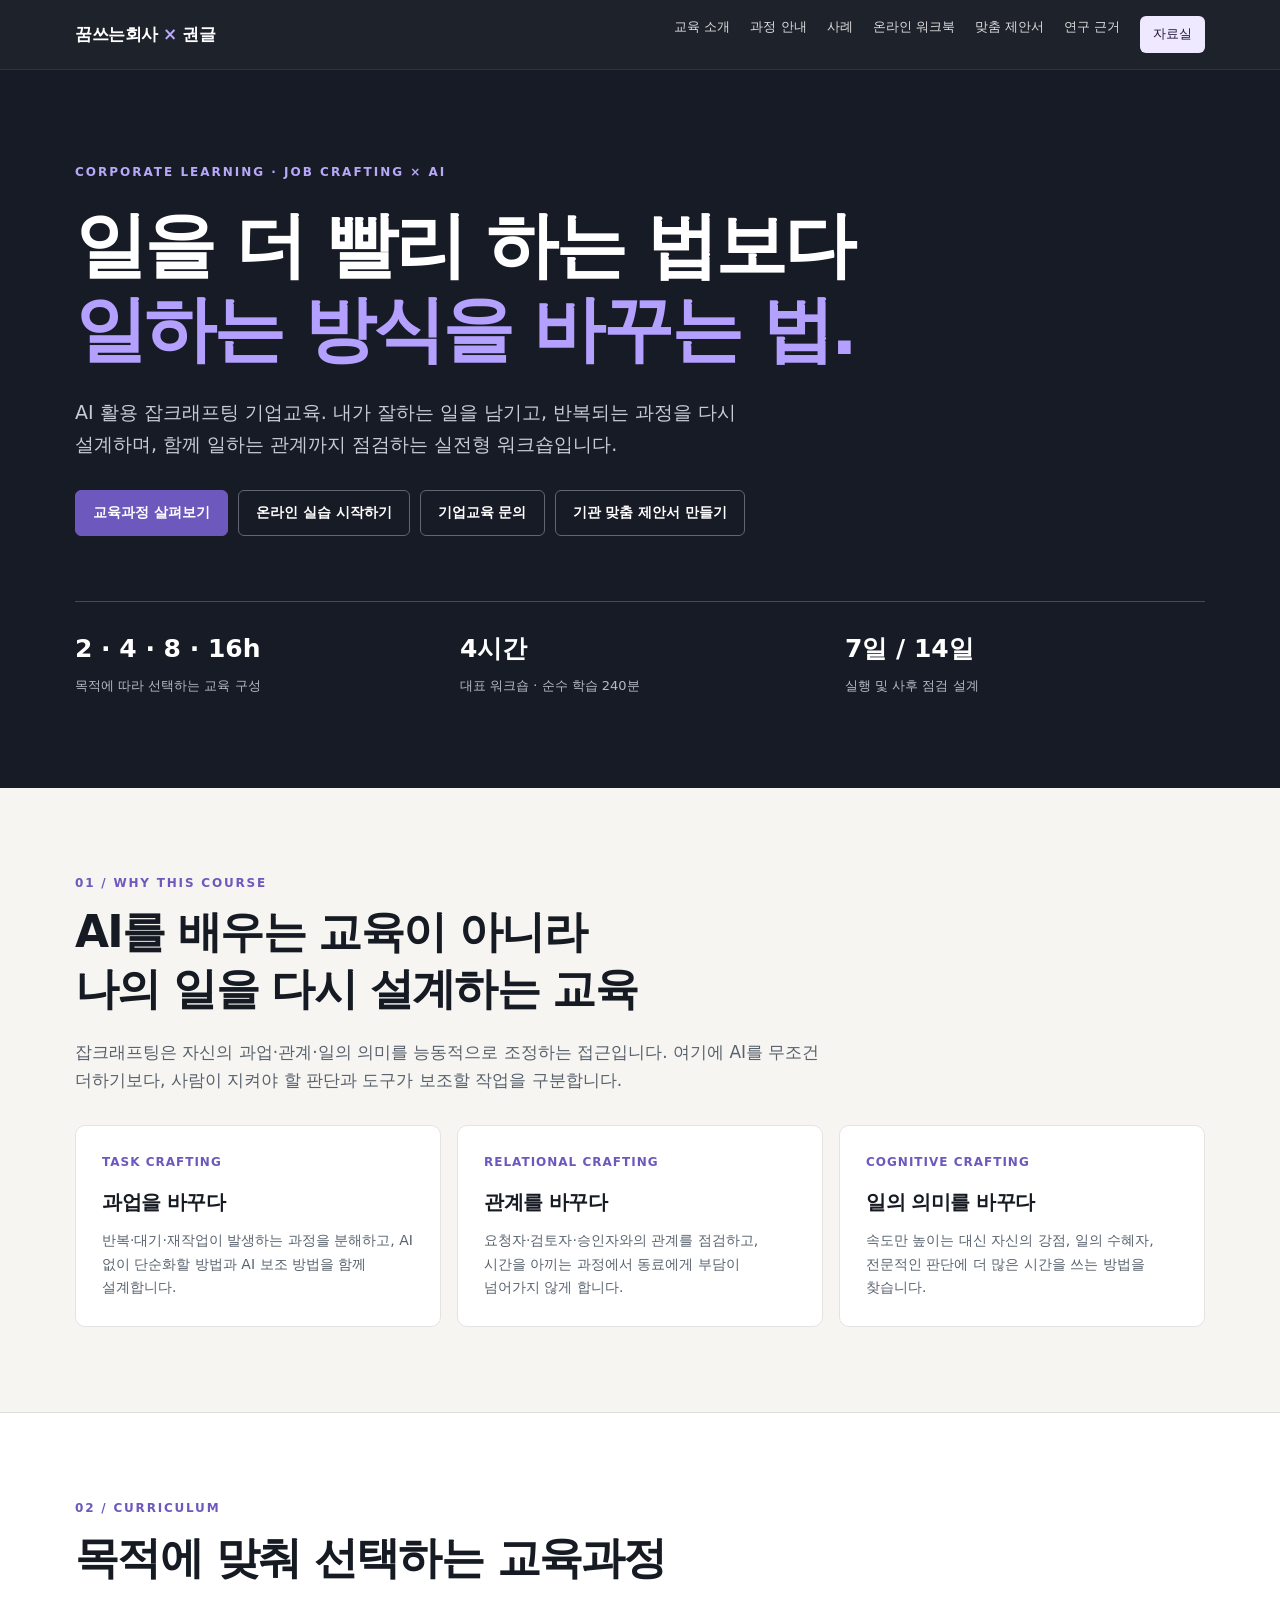
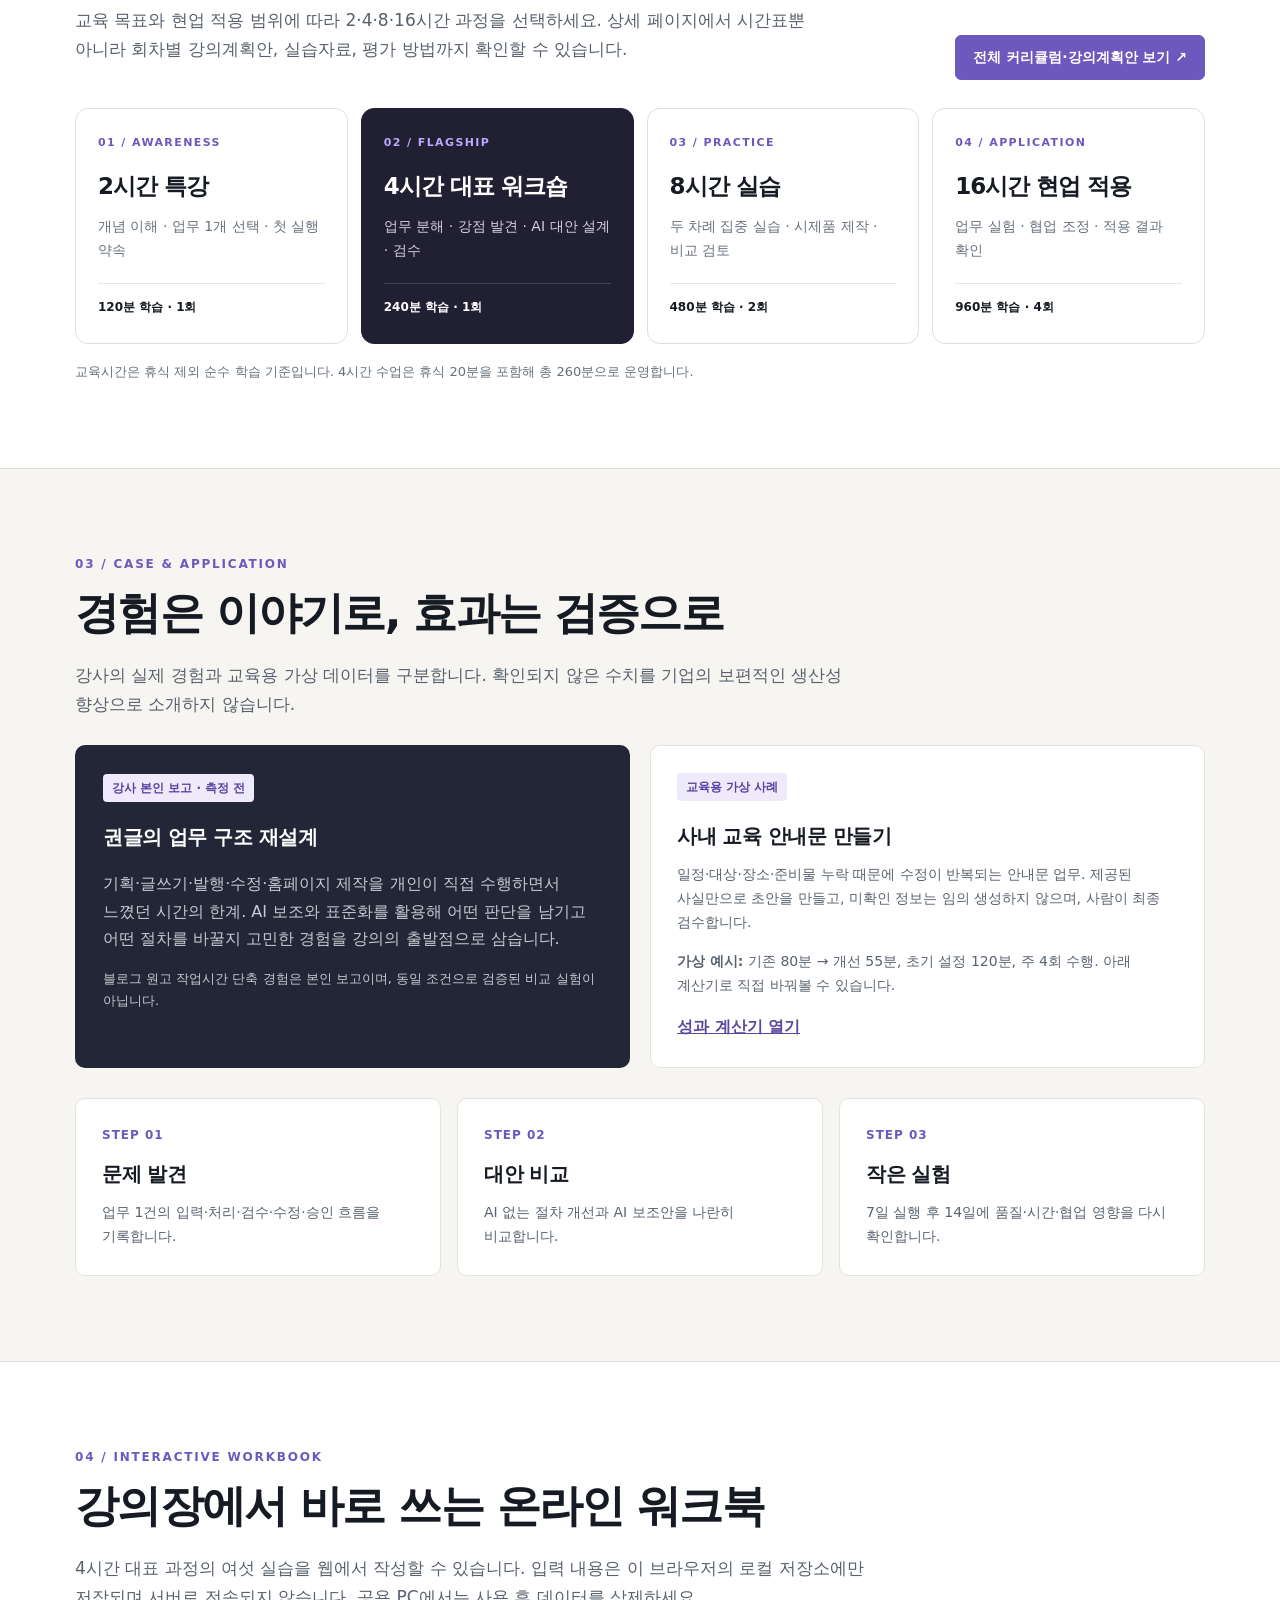
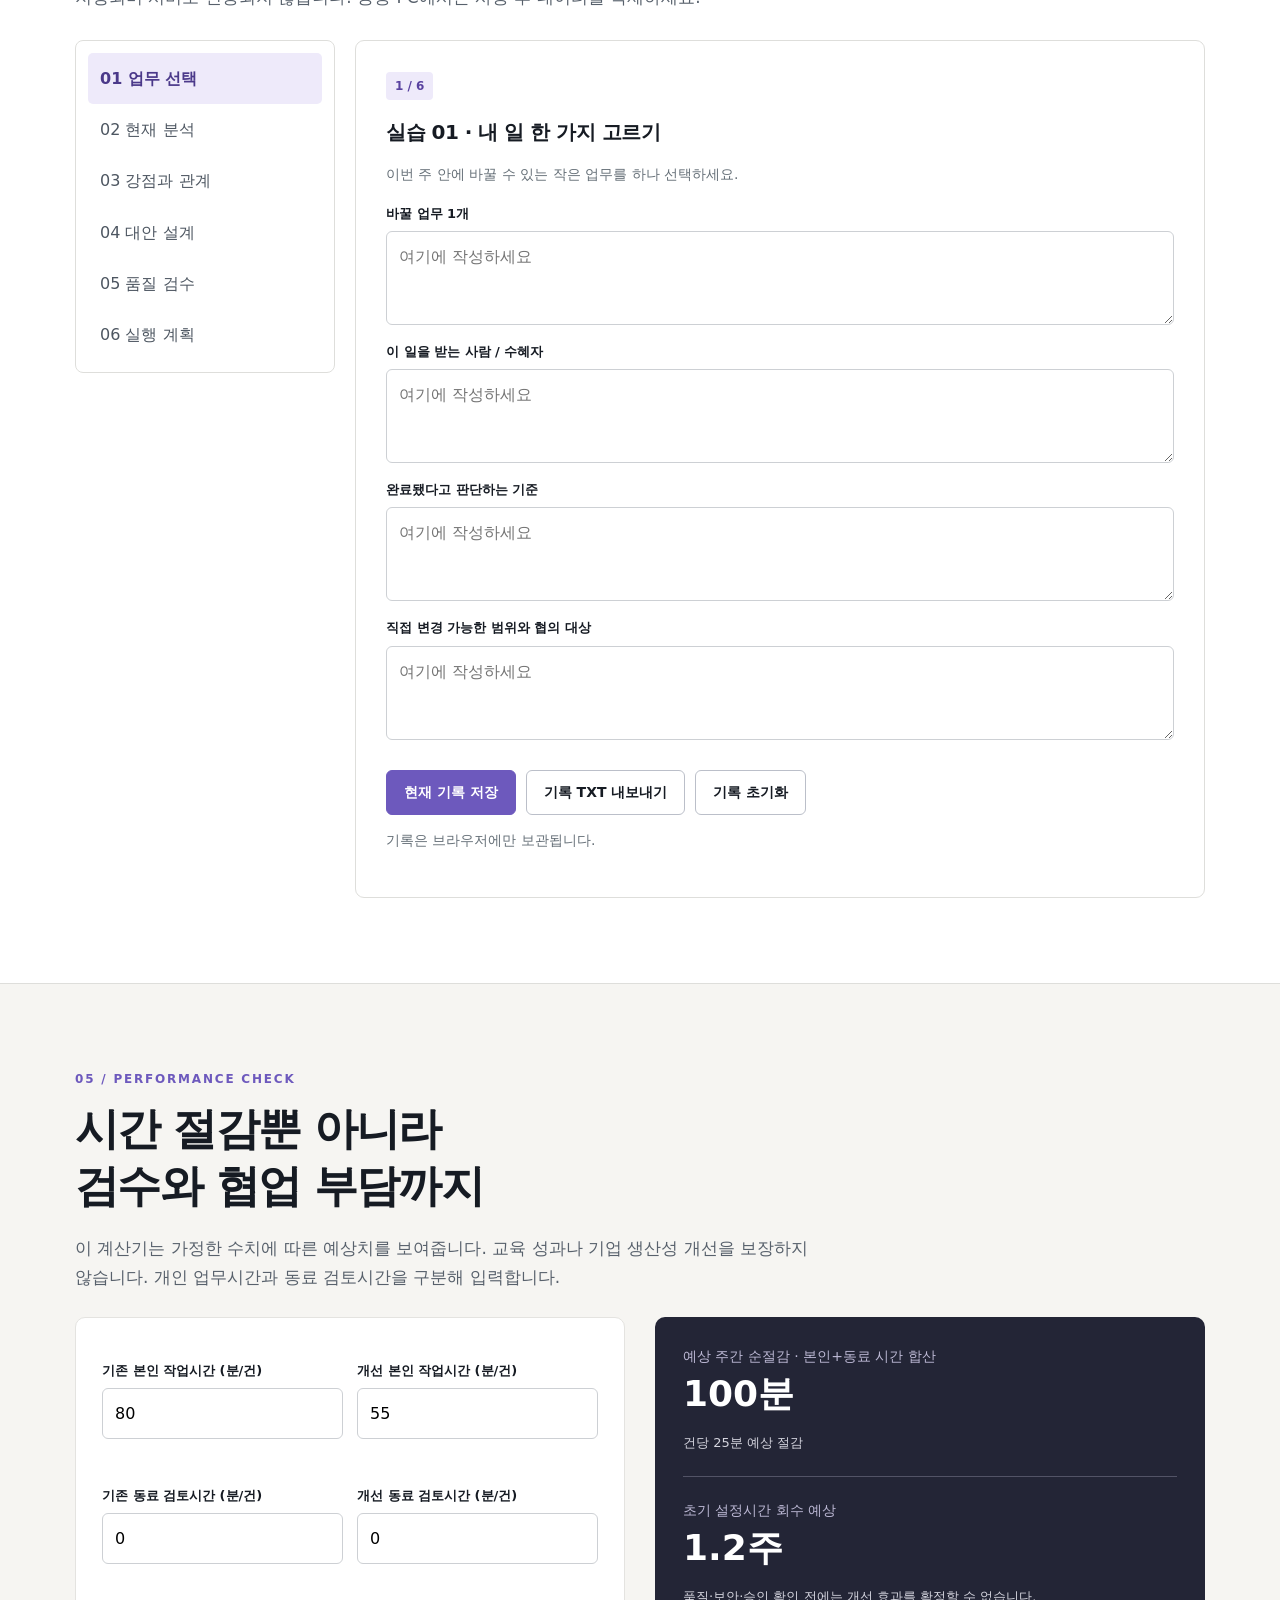
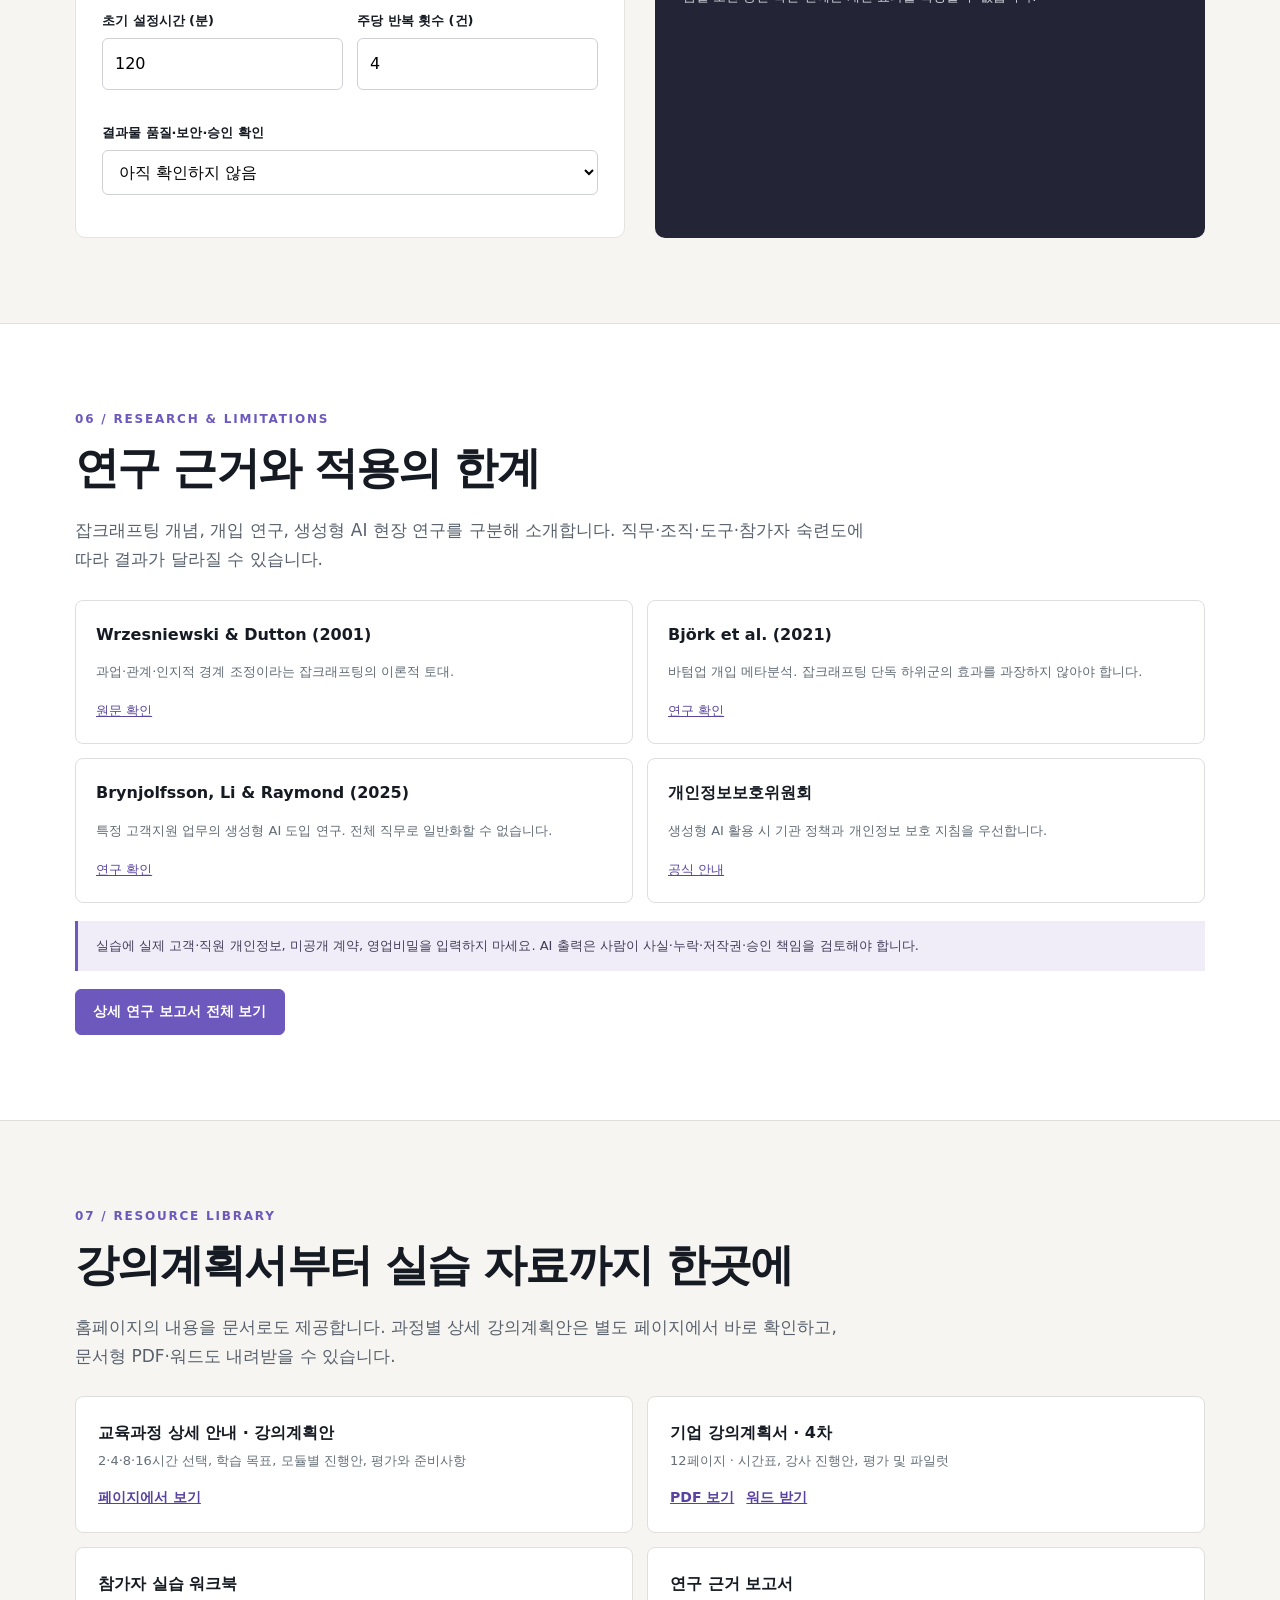
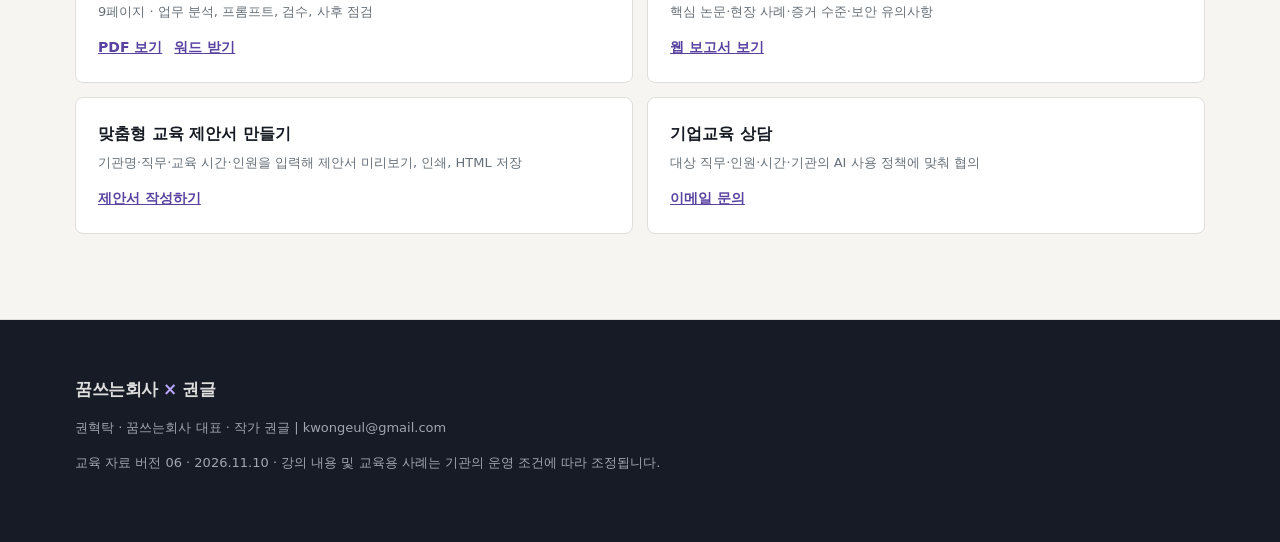
==== commit 90ae2a2f: "Add files via upload" ====
--- a/index.html
+++ b/index.html
@@ -4,15 +4,15 @@
 
 .split-head{display:flex;justify-content:space-between;align-items:end;gap:24px}.split-head>div{max-width:740px}.split-head>.btn{flex-shrink:0}.course-teasers{display:grid;grid-template-columns:repeat(4,minmax(0,1fr));gap:13px;margin-top:28px}.course-teaser{padding:25px 22px;background:#fff;border:1px solid #dedede;border-radius:13px;transition:transform .15s,border-color .15s;min-width:0}.course-teaser:hover{transform:translateY(-3px);border-color:#9180d7}.course-teaser .minor{display:block;color:#6f58bb;font-size:11px;font-weight:800;letter-spacing:1.4px}.course-teaser strong{display:block;font-size:23px;letter-spacing:-1px;margin:14px 0 9px}.course-teaser p{font-size:14px;color:#68717c;margin:0 0 20px;min-height:48px}.course-teaser .teaser-foot{font-size:12px;font-weight:750;border-top:1px solid #e7e5e8;padding-top:13px;display:block}.course-teaser.featured{background:#211f32;color:#fff;border-color:#211f32}.course-teaser.featured p{color:#d6d0e5}.course-teaser.featured .minor{color:#baa9ff}.course-teaser.featured .teaser-foot{border-color:#484457}.inline-note{font-size:13px;color:#64707a;margin:17px 0 0}@media(max-width:920px){.course-teasers{grid-template-columns:repeat(2,minmax(0,1fr))}.split-head{display:block}.split-head .btn{display:inline-flex;margin-top:4px}}@media(max-width:570px){.course-teasers{grid-template-columns:1fr}.course-teaser p{min-height:0}.split-head h2{font-size:clamp(32px,8vw,44px)}}
 </style></head><body>
-<header class="top"><div class="shell topin"><a class="brand" href="#home">꿈쓰는회사 <span>×</span> 권글</a><nav class="nav"><a href="#overview">교육 소개</a><a href="curriculum.html">과정 안내</a><a href="#cases">사례</a><a href="#workbook">온라인 워크북</a><a href="#research">연구 근거</a><a href="#downloads" class="cta">자료실</a></nav></div></header>
-<main><section class="hero" id="home"><div class="shell"><div class="eyebrow">CORPORATE LEARNING · JOB CRAFTING × AI</div><h1>일을 더 빨리 하는 법보다<br><em>일하는 방식을 바꾸는 법.</em></h1><p>AI 활용 잡크래프팅 기업교육. 내가 잘하는 일을 남기고, 반복되는 과정을 다시 설계하며, 함께 일하는 관계까지 점검하는 실전형 워크숍입니다.</p><div class="hero-actions"><a class="btn primary" href="curriculum.html">교육과정 살펴보기</a><a class="btn light" href="#workbook">온라인 실습 시작하기</a><a class="btn light" href="mailto:kwongeul@gmail.com?subject=AI%20%EC%9E%A1%ED%81%AC%EB%9E%98%ED%94%84%ED%8C%85%20%EA%B8%B0%EC%97%85%EA%B5%90%EC%9C%A1%20%EB%AC%B8%EC%9D%98">기업교육 문의</a></div><div class="hero-meta"><div><strong>2 · 4 · 8 · 16h</strong><span>목적에 따라 선택하는 교육 구성</span></div><div><strong>4시간</strong><span>대표 워크숍 · 순수 학습 240분</span></div><div><strong>7일 / 14일</strong><span>실행 및 사후 점검 설계</span></div></div></div></section>
+<header class="top"><div class="shell topin"><a class="brand" href="#home">꿈쓰는회사 <span>×</span> 권글</a><nav class="nav"><a href="#overview">교육 소개</a><a href="curriculum.html">과정 안내</a><a href="#cases">사례</a><a href="#workbook">온라인 워크북</a><a href="proposal.html">맞춤 제안서</a><a href="#research">연구 근거</a><a href="#downloads" class="cta">자료실</a></nav></div></header>
+<main><section class="hero" id="home"><div class="shell"><div class="eyebrow">CORPORATE LEARNING · JOB CRAFTING × AI</div><h1>일을 더 빨리 하는 법보다<br><em>일하는 방식을 바꾸는 법.</em></h1><p>AI 활용 잡크래프팅 기업교육. 내가 잘하는 일을 남기고, 반복되는 과정을 다시 설계하며, 함께 일하는 관계까지 점검하는 실전형 워크숍입니다.</p><div class="hero-actions"><a class="btn primary" href="curriculum.html">교육과정 살펴보기</a><a class="btn light" href="#workbook">온라인 실습 시작하기</a><a class="btn light" href="mailto:kwongeul@gmail.com?subject=AI%20%EC%9E%A1%ED%81%AC%EB%9E%98%ED%94%84%ED%8C%85%20%EA%B8%B0%EC%97%85%EA%B5%90%EC%9C%A1%20%EB%AC%B8%EC%9D%98">기업교육 문의</a><a class="btn light" href="proposal.html">기관 맞춤 제안서 만들기</a></div><div class="hero-meta"><div><strong>2 · 4 · 8 · 16h</strong><span>목적에 따라 선택하는 교육 구성</span></div><div><strong>4시간</strong><span>대표 워크숍 · 순수 학습 240분</span></div><div><strong>7일 / 14일</strong><span>실행 및 사후 점검 설계</span></div></div></div></section>
 <section class="section" id="overview"><div class="shell"><div class="kicker">01 / WHY THIS COURSE</div><h2>AI를 배우는 교육이 아니라<br>나의 일을 다시 설계하는 교육</h2><p class="lead">잡크래프팅은 자신의 과업·관계·일의 의미를 능동적으로 조정하는 접근입니다. 여기에 AI를 무조건 더하기보다, 사람이 지켜야 할 판단과 도구가 보조할 작업을 구분합니다.</p><div class="grid"><article class="card"><div class="number">TASK CRAFTING</div><h3>과업을 바꾸다</h3><p>반복·대기·재작업이 발생하는 과정을 분해하고, AI 없이 단순화할 방법과 AI 보조 방법을 함께 설계합니다.</p></article><article class="card"><div class="number">RELATIONAL CRAFTING</div><h3>관계를 바꾸다</h3><p>요청자·검토자·승인자와의 관계를 점검하고, 시간을 아끼는 과정에서 동료에게 부담이 넘어가지 않게 합니다.</p></article><article class="card"><div class="number">COGNITIVE CRAFTING</div><h3>일의 의미를 바꾸다</h3><p>속도만 높이는 대신 자신의 강점, 일의 수혜자, 전문적인 판단에 더 많은 시간을 쓰는 방법을 찾습니다.</p></article></div></div></section>
 <section class="section alt" id="courses"><div class="shell"><div class="kicker">02 / CURRICULUM</div><div class="split-head"><div><h2>목적에 맞춰 선택하는 교육과정</h2><p class="lead">교육 목표와 현업 적용 범위에 따라 2·4·8·16시간 과정을 선택하세요. 상세 페이지에서 시간표뿐 아니라 회차별 강의계획안, 실습자료, 평가 방법까지 확인할 수 있습니다.</p></div><a class="btn primary" href="curriculum.html">전체 커리큘럼·강의계획안 보기 ↗</a></div><div class="course-teasers"><a href="curriculum.html?course=2#course-detail" class="course-teaser"><span class="minor">01 / AWARENESS</span><strong>2시간 특강</strong><p>개념 이해 · 업무 1개 선택 · 첫 실행 약속</p><span class="teaser-foot">120분 학습 · 1회</span></a><a href="curriculum.html?course=4#course-detail" class="course-teaser featured"><span class="minor">02 / FLAGSHIP</span><strong>4시간 대표 워크숍</strong><p>업무 분해 · 강점 발견 · AI 대안 설계 · 검수</p><span class="teaser-foot">240분 학습 · 1회</span></a><a href="curriculum.html?course=8#course-detail" class="course-teaser"><span class="minor">03 / PRACTICE</span><strong>8시간 실습</strong><p>두 차례 집중 실습 · 시제품 제작 · 비교 검토</p><span class="teaser-foot">480분 학습 · 2회</span></a><a href="curriculum.html?course=16#course-detail" class="course-teaser"><span class="minor">04 / APPLICATION</span><strong>16시간 현업 적용</strong><p>업무 실험 · 협업 조정 · 적용 결과 확인</p><span class="teaser-foot">960분 학습 · 4회</span></a></div><p class="inline-note">교육시간은 휴식 제외 순수 학습 기준입니다. 4시간 수업은 휴식 20분을 포함해 총 260분으로 운영합니다.</p></div></section>
 <section class="section" id="cases"><div class="shell"><div class="kicker">03 / CASE & APPLICATION</div><h2>경험은 이야기로, 효과는 검증으로</h2><p class="lead">강사의 실제 경험과 교육용 가상 데이터를 구분합니다. 확인되지 않은 수치를 기업의 보편적인 생산성 향상으로 소개하지 않습니다.</p><div class="case"><article class="dark-card"><span class="pill">강사 본인 보고 · 측정 전</span><h3 style="margin-top:18px">권글의 업무 구조 재설계</h3><p>기획·글쓰기·발행·수정·홈페이지 제작을 개인이 직접 수행하면서 느꼈던 시간의 한계. AI 보조와 표준화를 활용해 어떤 판단을 남기고 어떤 절차를 바꿀지 고민한 경험을 강의의 출발점으로 삼습니다.</p><p style="font-size:13px">블로그 원고 작업시간 단축 경험은 본인 보고이며, 동일 조건으로 검증된 비교 실험이 아닙니다.</p></article><article class="card"><span class="pill">교육용 가상 사례</span><h3 style="margin-top:18px">사내 교육 안내문 만들기</h3><p>일정·대상·장소·준비물 누락 때문에 수정이 반복되는 안내문 업무. 제공된 사실만으로 초안을 만들고, 미확인 정보는 임의 생성하지 않으며, 사람이 최종 검수합니다.</p><p style="margin-top:15px"><strong>가상 예시:</strong> 기존 80분 → 개선 55분, 초기 설정 120분, 주 4회 수행. 아래 계산기로 직접 바꿔볼 수 있습니다.</p><a href="#calculator" style="display:inline-block;color:#5b46a0;text-decoration:underline;margin-top:16px;font-weight:800">성과 계산기 열기</a></article></div><div class="grid"><div class="card"><div class="number">STEP 01</div><h3>문제 발견</h3><p>업무 1건의 입력·처리·검수·수정·승인 흐름을 기록합니다.</p></div><div class="card"><div class="number">STEP 02</div><h3>대안 비교</h3><p>AI 없는 절차 개선과 AI 보조안을 나란히 비교합니다.</p></div><div class="card"><div class="number">STEP 03</div><h3>작은 실험</h3><p>7일 실행 후 14일에 품질·시간·협업 영향을 다시 확인합니다.</p></div></div></div></section>
 <section class="section alt" id="workbook"><div class="shell"><div class="kicker">04 / INTERACTIVE WORKBOOK</div><h2>강의장에서 바로 쓰는 온라인 워크북</h2><p class="lead">4시간 대표 과정의 여섯 실습을 웹에서 작성할 수 있습니다. 입력 내용은 이 브라우저의 로컬 저장소에만 저장되며 서버로 전송되지 않습니다. 공용 PC에서는 사용 후 데이터를 삭제하세요.</p><div class="work-layout"><div class="work-menu" id="work-menu"></div><div class="work-pane"><div id="work-content"></div><div class="buttons"><button class="btn primary" id="save-work">현재 기록 저장</button><button class="btn" id="export-work">기록 TXT 내보내기</button><button class="btn" id="clear-work">기록 초기화</button></div><p class="muted" id="work-status" aria-live="polite">기록은 브라우저에만 보관됩니다.</p></div></div></div></section>
 <section class="section" id="calculator"><div class="shell"><div class="kicker">05 / PERFORMANCE CHECK</div><h2>시간 절감뿐 아니라<br>검수와 협업 부담까지</h2><p class="lead">이 계산기는 가정한 수치에 따른 예상치를 보여줍니다. 교육 성과나 기업 생산성 개선을 보장하지 않습니다. 개인 업무시간과 동료 검토시간을 구분해 입력합니다.</p><div class="calculator"><div class="card"><div class="two"><div class="field"><label for="before">기존 본인 작업시간 (분/건)</label><input id="before" type="number" min="0" value="80"></div><div class="field"><label for="after">개선 본인 작업시간 (분/건)</label><input id="after" type="number" min="0" value="55"></div><div class="field"><label for="peerBefore">기존 동료 검토시간 (분/건)</label><input id="peerBefore" type="number" min="0" value="0"></div><div class="field"><label for="peerAfter">개선 동료 검토시간 (분/건)</label><input id="peerAfter" type="number" min="0" value="0"></div><div class="field"><label for="setup">초기 설정시간 (분)</label><input id="setup" type="number" min="0" value="120"></div><div class="field"><label for="freq">주당 반복 횟수 (건)</label><input id="freq" type="number" min="0" value="4"></div></div><div class="field"><label for="quality">결과물 품질·보안·승인 확인</label><select id="quality"><option value="pending">아직 확인하지 않음</option><option value="pass">필수 품질·보안·승인 기준 충족</option><option value="fail">오류 또는 보안·승인 문제 발견</option></select></div></div><div class="result" aria-live="polite"><div class="muted" style="color:#bcb8d4">예상 주간 순절감 · 본인+동료 시간 합산</div><strong id="weekly">100분</strong><p id="peritem">건당 25분 절감</p><hr style="border:0;border-top:1px solid #525366;margin:22px 0"><div class="muted" style="color:#bcb8d4">초기 설정시간 회수 예상</div><strong id="payback">1.2주</strong><p id="qualityNote">품질을 확인하기 전에는 개선 효과를 확정할 수 없습니다.</p></div></div></div></section>
 <section class="section alt" id="research"><div class="shell"><div class="kicker">06 / RESEARCH & LIMITATIONS</div><h2>연구 근거와 적용의 한계</h2><p class="lead">잡크래프팅 개념, 개입 연구, 생성형 AI 현장 연구를 구분해 소개합니다. 직무·조직·도구·참가자 숙련도에 따라 결과가 달라질 수 있습니다.</p><div class="sources"><article class="source"><strong>Wrzesniewski & Dutton (2001)</strong><p>과업·관계·인지적 경계 조정이라는 잡크래프팅의 이론적 토대.</p><a href="https://doi.org/10.5465/amr.2001.4378011" target="_blank" rel="noopener">원문 확인</a></article><article class="source"><strong>Björk et al. (2021)</strong><p>바텀업 개입 메타분석. 잡크래프팅 단독 하위군의 효과를 과장하지 않아야 합니다.</p><a href="https://www.frontiersin.org/journals/psychology/articles/10.3389/fpsyg.2021.638558/full" target="_blank" rel="noopener">연구 확인</a></article><article class="source"><strong>Brynjolfsson, Li & Raymond (2025)</strong><p>특정 고객지원 업무의 생성형 AI 도입 연구. 전체 직무로 일반화할 수 없습니다.</p><a href="https://academic.oup.com/qje/article/140/2/889/7990658" target="_blank" rel="noopener">연구 확인</a></article><article class="source"><strong>개인정보보호위원회</strong><p>생성형 AI 활용 시 기관 정책과 개인정보 보호 지침을 우선합니다.</p><a href="https://www.privacy.go.kr/front/bbs/bbsView.do?bbsNo=BBSMSTR_000000000049&bbscttNo=20836" target="_blank" rel="noopener">공식 안내</a></article></div><div class="notice">실습에 실제 고객·직원 개인정보, 미공개 계약, 영업비밀을 입력하지 마세요. AI 출력은 사람이 사실·누락·저작권·승인 책임을 검토해야 합니다.</div><a class="btn primary" href="research.html">상세 연구 보고서 전체 보기</a></div></section>
-<section class="section" id="downloads"><div class="shell"><div class="kicker">07 / RESOURCE LIBRARY</div><h2>강의계획서부터 실습 자료까지 한곳에</h2><p class="lead">홈페이지의 내용을 문서로도 제공합니다. 과정별 상세 강의계획안은 별도 페이지에서 바로 확인하고, 문서형 PDF·워드도 내려받을 수 있습니다.</p><div class="download-list"><div class="download"><strong>교육과정 상세 안내 · 강의계획안</strong><span>2·4·8·16시간 선택, 학습 목표, 모듈별 진행안, 평가와 준비사항</span><div><a href="curriculum.html">페이지에서 보기</a></div></div><div class="download"><strong>기업 강의계획서 · 4차</strong><span>12페이지 · 시간표, 강사 진행안, 평가 및 파일럿</span><div><a href="assets/JobCrafting_Lecture_Plan_v4.pdf" target="_blank">PDF 보기</a><a href="assets/JobCrafting_Lecture_Plan_v4.docx" download>워드 받기</a></div></div><div class="download"><strong>참가자 실습 워크북</strong><span>9페이지 · 업무 분석, 프롬프트, 검수, 사후 점검</span><div><a href="assets/JobCrafting_Workbook_v1.pdf" target="_blank">PDF 보기</a><a href="assets/JobCrafting_Workbook_v1.docx" download>워드 받기</a></div></div><div class="download"><strong>연구 근거 보고서</strong><span>핵심 논문·현장 사례·증거 수준·보안 유의사항</span><div><a href="research.html">웹 보고서 보기</a></div></div><div class="download"><strong>기업교육 상담</strong><span>대상 직무·인원·시간·기관의 AI 사용 정책에 맞춰 협의</span><div><a href="mailto:kwongeul@gmail.com?subject=%EC%9E%A1%ED%81%AC%EB%9E%98%ED%94%84%ED%8C%85%20%EA%B8%B0%EC%97%85%EA%B5%90%EC%9C%A1%20%EB%AC%B8%EC%9D%98">이메일 문의</a></div></div></div></div></section></main>
+<section class="section" id="downloads"><div class="shell"><div class="kicker">07 / RESOURCE LIBRARY</div><h2>강의계획서부터 실습 자료까지 한곳에</h2><p class="lead">홈페이지의 내용을 문서로도 제공합니다. 과정별 상세 강의계획안은 별도 페이지에서 바로 확인하고, 문서형 PDF·워드도 내려받을 수 있습니다.</p><div class="download-list"><div class="download"><strong>교육과정 상세 안내 · 강의계획안</strong><span>2·4·8·16시간 선택, 학습 목표, 모듈별 진행안, 평가와 준비사항</span><div><a href="curriculum.html">페이지에서 보기</a></div></div><div class="download"><strong>기업 강의계획서 · 4차</strong><span>12페이지 · 시간표, 강사 진행안, 평가 및 파일럿</span><div><a href="assets/JobCrafting_Lecture_Plan_v4.pdf" target="_blank">PDF 보기</a><a href="assets/JobCrafting_Lecture_Plan_v4.docx" download>워드 받기</a></div></div><div class="download"><strong>참가자 실습 워크북</strong><span>9페이지 · 업무 분석, 프롬프트, 검수, 사후 점검</span><div><a href="assets/JobCrafting_Workbook_v1.pdf" target="_blank">PDF 보기</a><a href="assets/JobCrafting_Workbook_v1.docx" download>워드 받기</a></div></div><div class="download"><strong>연구 근거 보고서</strong><span>핵심 논문·현장 사례·증거 수준·보안 유의사항</span><div><a href="research.html">웹 보고서 보기</a></div></div><div class="download"><strong>맞춤형 교육 제안서 만들기</strong><span>기관명·직무·교육 시간·인원을 입력해 제안서 미리보기, 인쇄, HTML 저장</span><div><a href="proposal.html">제안서 작성하기</a></div></div><div class="download"><strong>기업교육 상담</strong><span>대상 직무·인원·시간·기관의 AI 사용 정책에 맞춰 협의</span><div><a href="mailto:kwongeul@gmail.com?subject=%EC%9E%A1%ED%81%AC%EB%9E%98%ED%94%84%ED%8C%85%20%EA%B8%B0%EC%97%85%EA%B5%90%EC%9C%A1%20%EB%AC%B8%EC%9D%98">이메일 문의</a></div></div></div></div></section></main>
 <footer class="footer"><div class="shell"><div class="brand">꿈쓰는회사 <span>×</span> 권글</div><p>권혁탁 · 꿈쓰는회사 대표 · 작가 권글 | kwongeul@gmail.com</p><p>교육 자료 버전 06 · 2026.11.10 · 강의 내용 및 교육용 사례는 기관의 운영 조건에 따라 조정됩니다.</p></div></footer>
 <script>
 const steps=[{name:'01 업무 선택',title:'실습 01 · 내 일 한 가지 고르기',hint:'이번 주 안에 바꿀 수 있는 작은 업무를 하나 선택하세요.',fields:[['task','바꿀 업무 1개'],['beneficiary','이 일을 받는 사람 / 수혜자'],['done','완료됐다고 판단하는 기준'],['authority','직접 변경 가능한 범위와 협의 대상']]},{name:'02 현재 분석',title:'실습 02 · 지금의 일 해체하기',hint:'준비·작성·검수·수정 시간을 구분하세요. 추정치라면 추정이라고 기록하세요.',fields:[['current','현재 업무 단계 (입력→준비→작성→검수→수정→전달)'],['bottleneck','막히는 지점 2개'],['baseline','기존 총 작업시간 / 대기시간 / 실측 또는 추정']]},{name:'03 강점과 관계',title:'실습 03 · 강점과 관계 다시 보기',hint:'사람의 전문 판단과 동료와의 협의가 필요한 부분을 구분합니다.',fields:[['strength','내가 유지할 전문 판단'],['simple','AI 없이 단순화할 일'],['assist','AI가 보조할 수 있는 일'],['collab','동료에게 먼저 확인할 내용']]},{name:'04 대안 설계',title:'실습 04 · 바꿀 방법 두 가지',hint:'AI 없는 개선안도 반드시 함께 작성하세요.',fields:[['planA','A안 · AI 없이 개선하는 절차'],['planB','B안 · AI 보조 + 사람 검수 절차'],['prompt','프롬프트 초안 (목적·독자·입력·형식·금지사항·검수)']]},{name:'05 품질 검수',title:'실습 05 · 결과물과 협업 검수',hint:'빠른 초안이라도 사실 오류나 승인 책임 누락이 있으면 개선으로 판단하지 않습니다.',fields:[['check1','사실·날짜·필수정보 확인'],['check2','추측·허위 링크·개인정보·저작권 점검'],['check3','검토자·최종 승인자 확인'],['feedback','동료 의견과 수정할 점']]},{name:'06 실행 계획',title:'실습 06 · 7일 실행 / 14일 점검',hint:'실행일과 비교 기준을 명시하고, 실패 시 중단할 조건도 정하세요.',fields:[['action','이번 주 실행할 행동과 날짜'],['measure','시간·품질·동료 검수부담 측정 기준'],['follow','7일·14일 점검 일정'],['stop','유지 / 수정 / 중단 판단 기준']]}];let active=0;const storageKey='kwongeul_jobcraft_v5_workbook';let work={};try{work=JSON.parse(localStorage.getItem(storageKey)||'{}')||{}}catch(e){}const escapeHTML=s=>String(s??'').replace(/[&<>"']/g,c=>({'&':'&amp;','<':'&lt;','>':'&gt;','"':'&quot;',"'":'&#39;'}[c]));function capture(){document.querySelectorAll('[data-field]').forEach(el=>work[el.dataset.field]=el.value)}function renderWork(){document.getElementById('work-menu').innerHTML=steps.map((s,i)=>'<button type="button" class="'+(active===i?'active':'')+'" data-step="'+i+'">'+s.name+'</button>').join('');document.getElementById('work-content').innerHTML='<span class="pill">'+(active+1)+' / 6</span><h3 style="margin-top:15px">'+steps[active].title+'</h3><p class="muted">'+steps[active].hint+'</p>'+steps[active].fields.map(([key,label])=>'<div class="field"><label for="w_'+key+'">'+label+'</label><textarea id="w_'+key+'" data-field="'+key+'" placeholder="여기에 작성하세요">'+escapeHTML(work[key])+'</textarea></div>').join('');document.querySelectorAll('[data-step]').forEach(b=>b.addEventListener('click',()=>{capture();active=Number(b.dataset.step);renderWork()}));document.querySelectorAll('[data-field]').forEach(el=>el.addEventListener('input',()=>{work[el.dataset.field]=el.value;try{localStorage.setItem(storageKey,JSON.stringify(work))}catch(e){document.getElementById('work-status').textContent='브라우저 저장을 사용할 수 없습니다. TXT로 내보내세요.'}}))}renderWork();document.getElementById('save-work').onclick=()=>{capture();try{localStorage.setItem(storageKey,JSON.stringify(work));document.getElementById('work-status').textContent='이 브라우저에 저장했습니다.'}catch(e){document.getElementById('work-status').textContent='저장 실패: TXT 내보내기를 이용하세요.'}};document.getElementById('clear-work').onclick=()=>{if(confirm('이 브라우저의 실습 기록을 모두 삭제할까요?')){work={};localStorage.removeItem(storageKey);renderWork();document.getElementById('work-status').textContent='기록을 삭제했습니다.'}};document.getElementById('export-work').onclick=()=>{capture();const body='AI 활용 잡크래프팅 · 온라인 실습 기록\n\n'+steps.map(s=>s.title+'\n'+s.fields.map(([k,l])=>l+'\n'+(work[k]||'(미작성)')).join('\n\n')).join('\n\n----------------\n\n');const blob=new Blob(['\ufeff'+body],{type:'text/plain;charset=utf-8'});const a=document.createElement('a');a.href=URL.createObjectURL(blob);a.download='JobCrafting_Workbook_Notes.txt';a.click();setTimeout(()=>URL.revokeObjectURL(a.href),2000)};
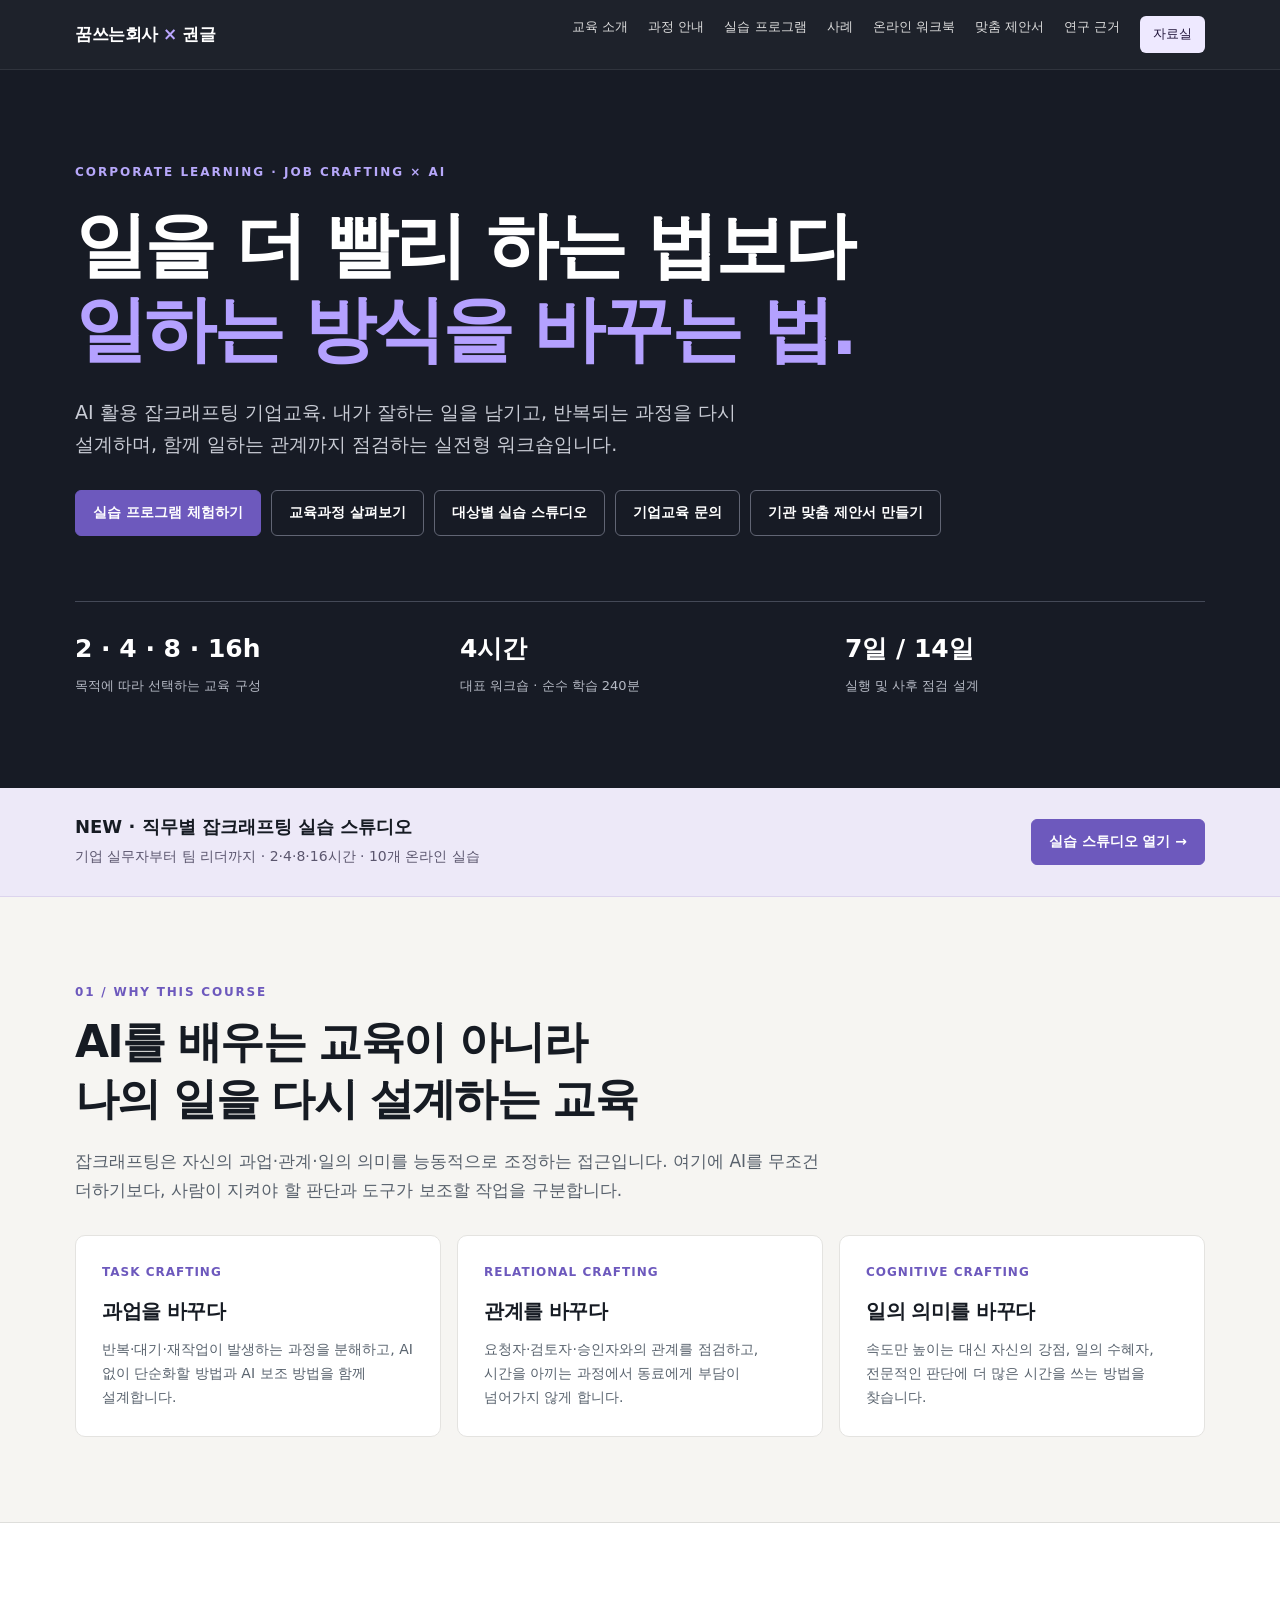
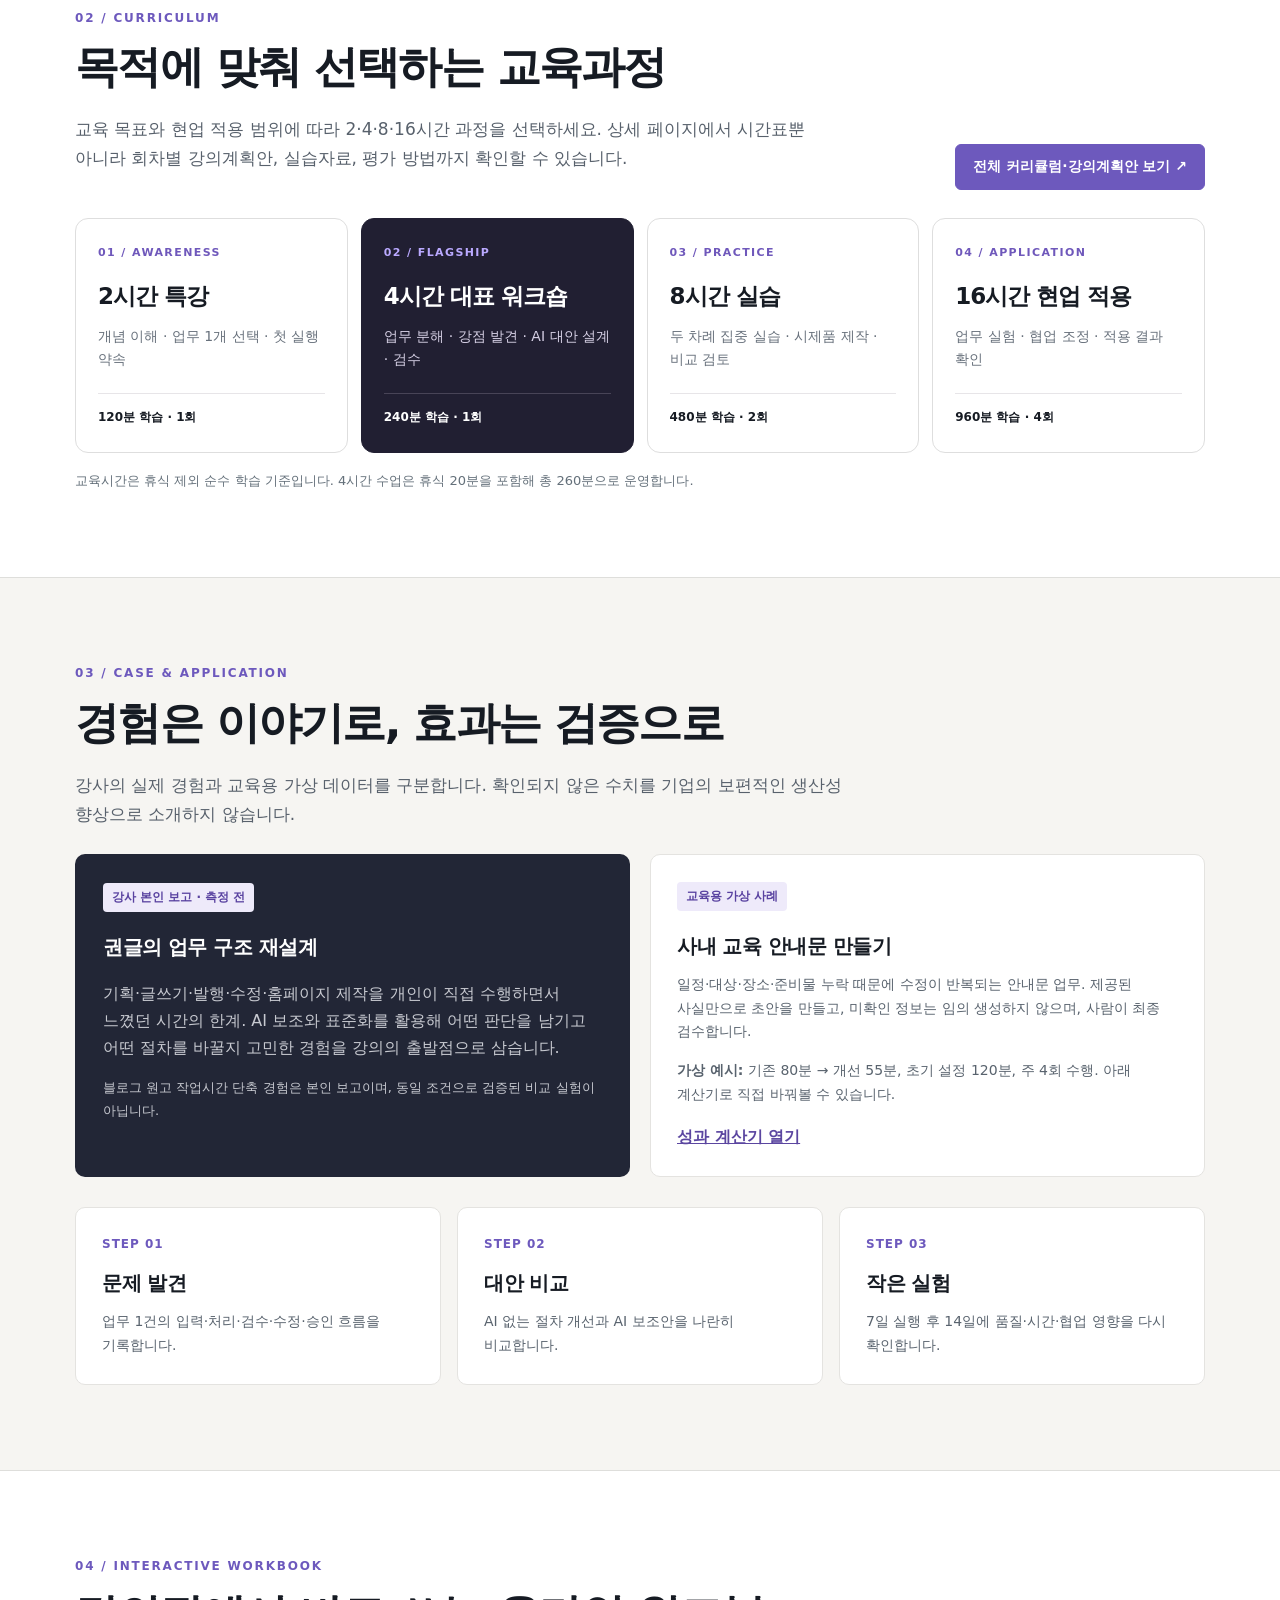
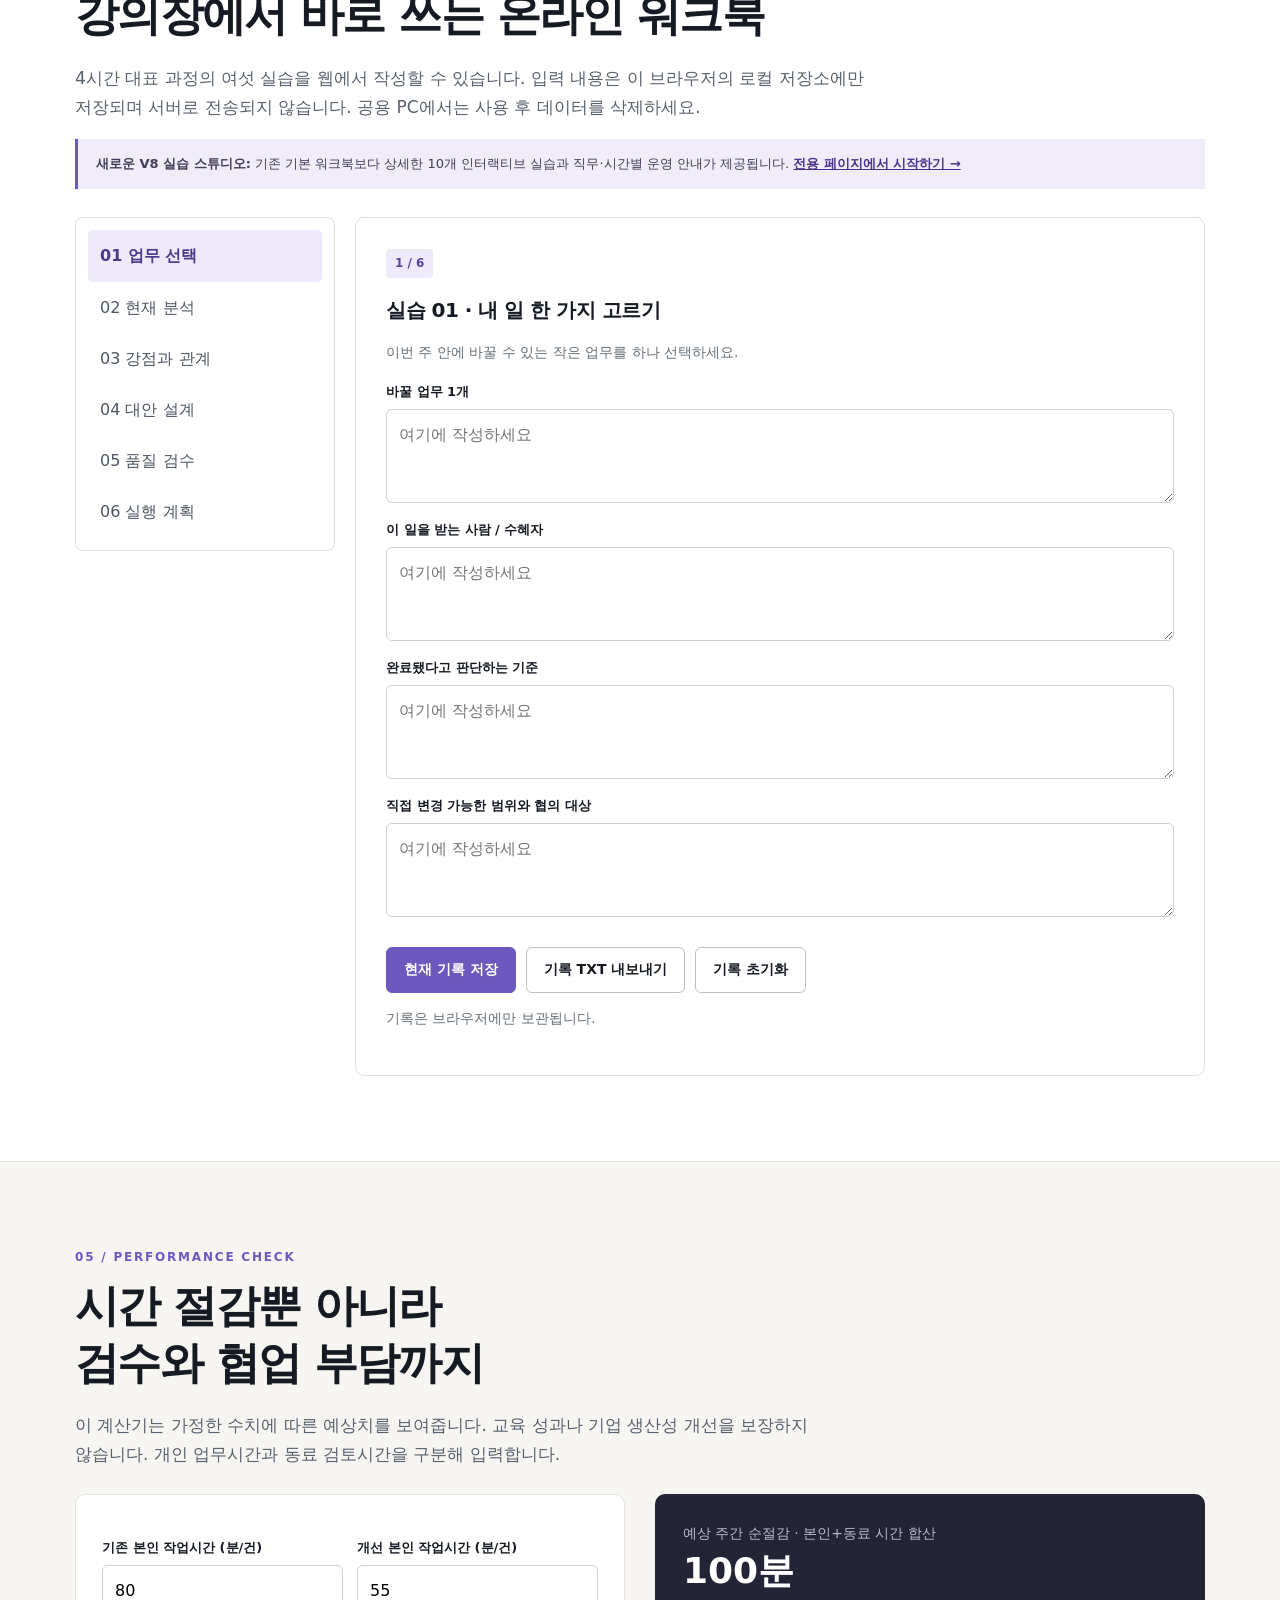
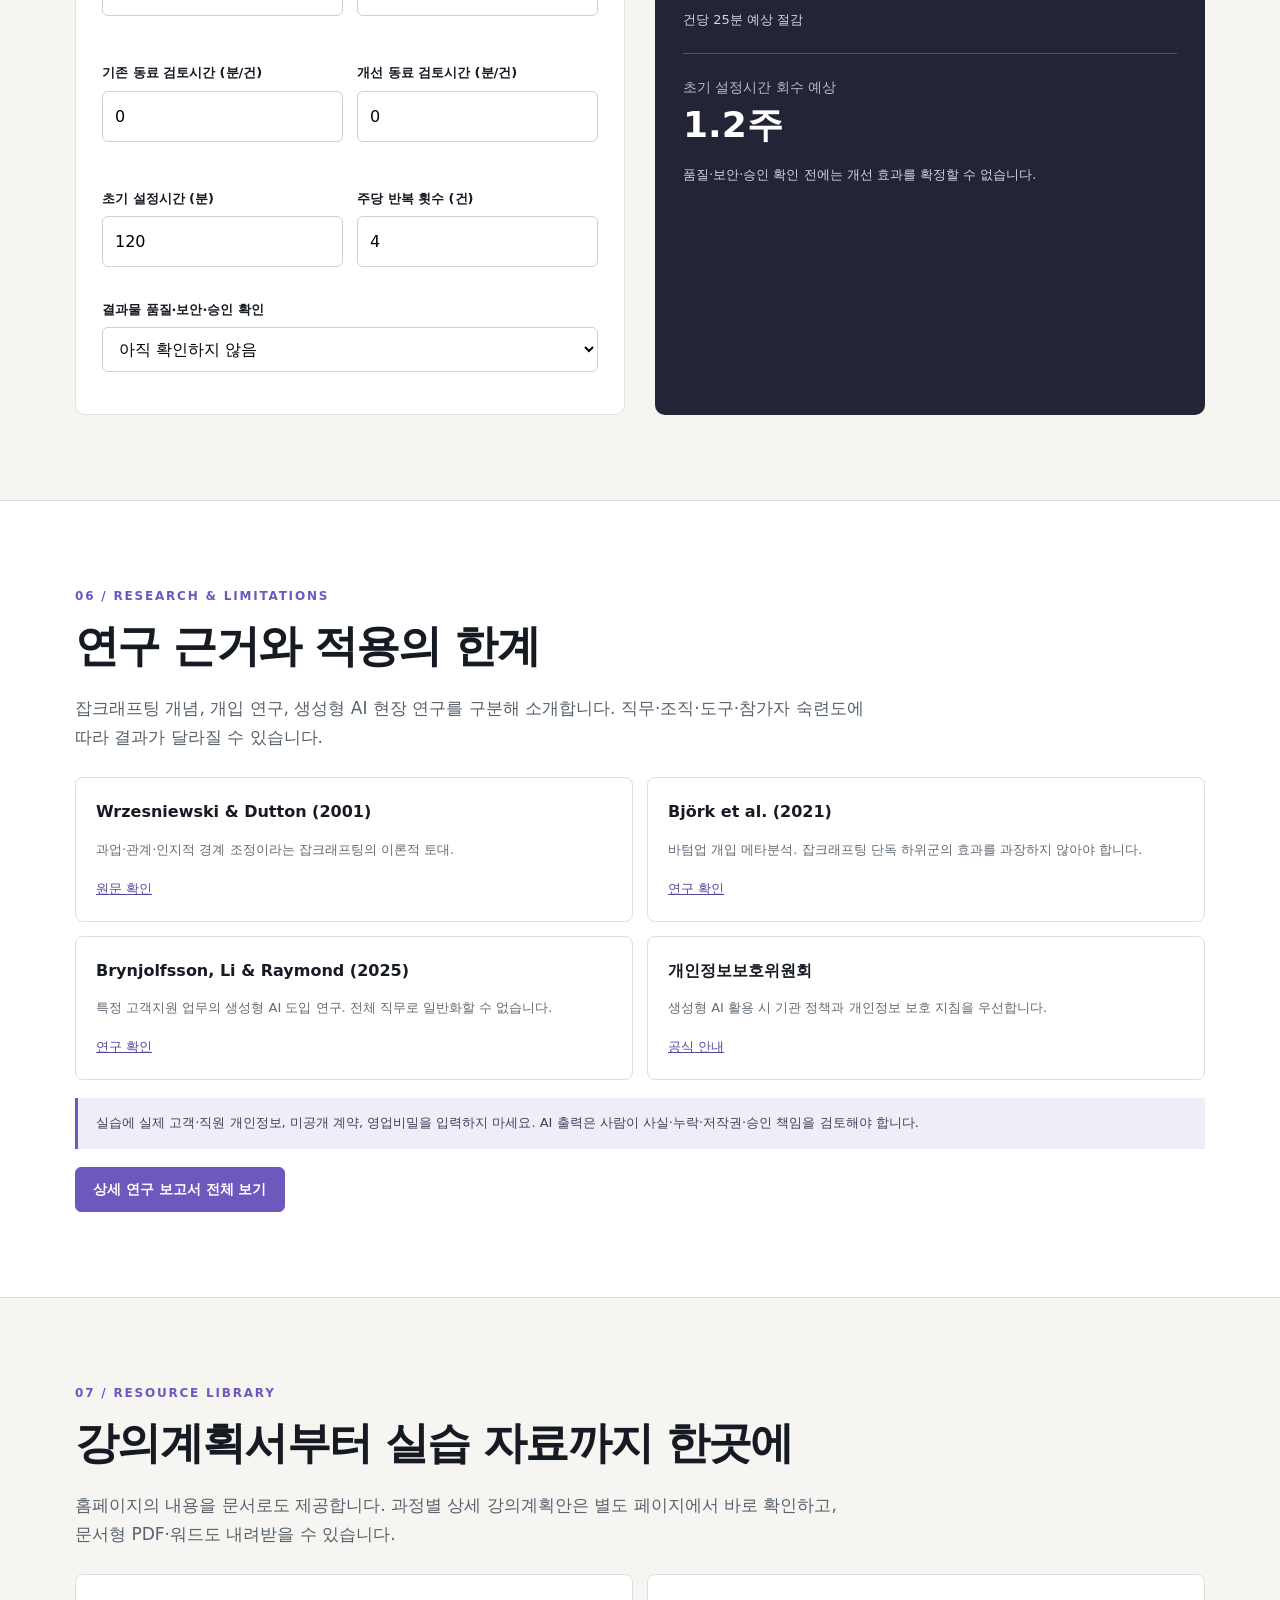
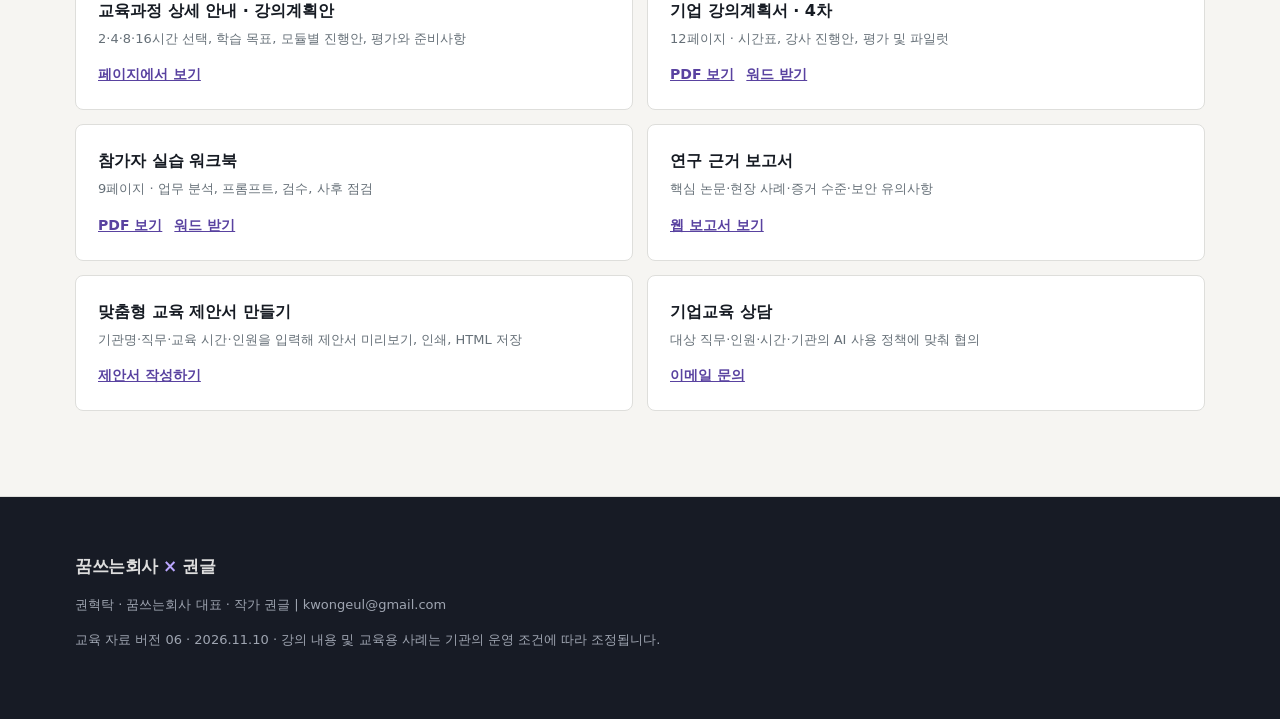
==== commit a432dec7: "Add files via upload" ====
--- a/index.html
+++ b/index.html
@@ -4,12 +4,12 @@
 
 .split-head{display:flex;justify-content:space-between;align-items:end;gap:24px}.split-head>div{max-width:740px}.split-head>.btn{flex-shrink:0}.course-teasers{display:grid;grid-template-columns:repeat(4,minmax(0,1fr));gap:13px;margin-top:28px}.course-teaser{padding:25px 22px;background:#fff;border:1px solid #dedede;border-radius:13px;transition:transform .15s,border-color .15s;min-width:0}.course-teaser:hover{transform:translateY(-3px);border-color:#9180d7}.course-teaser .minor{display:block;color:#6f58bb;font-size:11px;font-weight:800;letter-spacing:1.4px}.course-teaser strong{display:block;font-size:23px;letter-spacing:-1px;margin:14px 0 9px}.course-teaser p{font-size:14px;color:#68717c;margin:0 0 20px;min-height:48px}.course-teaser .teaser-foot{font-size:12px;font-weight:750;border-top:1px solid #e7e5e8;padding-top:13px;display:block}.course-teaser.featured{background:#211f32;color:#fff;border-color:#211f32}.course-teaser.featured p{color:#d6d0e5}.course-teaser.featured .minor{color:#baa9ff}.course-teaser.featured .teaser-foot{border-color:#484457}.inline-note{font-size:13px;color:#64707a;margin:17px 0 0}@media(max-width:920px){.course-teasers{grid-template-columns:repeat(2,minmax(0,1fr))}.split-head{display:block}.split-head .btn{display:inline-flex;margin-top:4px}}@media(max-width:570px){.course-teasers{grid-template-columns:1fr}.course-teaser p{min-height:0}.split-head h2{font-size:clamp(32px,8vw,44px)}}
 </style></head><body>
-<header class="top"><div class="shell topin"><a class="brand" href="#home">꿈쓰는회사 <span>×</span> 권글</a><nav class="nav"><a href="#overview">교육 소개</a><a href="curriculum.html">과정 안내</a><a href="#cases">사례</a><a href="#workbook">온라인 워크북</a><a href="proposal.html">맞춤 제안서</a><a href="#research">연구 근거</a><a href="#downloads" class="cta">자료실</a></nav></div></header>
-<main><section class="hero" id="home"><div class="shell"><div class="eyebrow">CORPORATE LEARNING · JOB CRAFTING × AI</div><h1>일을 더 빨리 하는 법보다<br><em>일하는 방식을 바꾸는 법.</em></h1><p>AI 활용 잡크래프팅 기업교육. 내가 잘하는 일을 남기고, 반복되는 과정을 다시 설계하며, 함께 일하는 관계까지 점검하는 실전형 워크숍입니다.</p><div class="hero-actions"><a class="btn primary" href="curriculum.html">교육과정 살펴보기</a><a class="btn light" href="#workbook">온라인 실습 시작하기</a><a class="btn light" href="mailto:kwongeul@gmail.com?subject=AI%20%EC%9E%A1%ED%81%AC%EB%9E%98%ED%94%84%ED%8C%85%20%EA%B8%B0%EC%97%85%EA%B5%90%EC%9C%A1%20%EB%AC%B8%EC%9D%98">기업교육 문의</a><a class="btn light" href="proposal.html">기관 맞춤 제안서 만들기</a></div><div class="hero-meta"><div><strong>2 · 4 · 8 · 16h</strong><span>목적에 따라 선택하는 교육 구성</span></div><div><strong>4시간</strong><span>대표 워크숍 · 순수 학습 240분</span></div><div><strong>7일 / 14일</strong><span>실행 및 사후 점검 설계</span></div></div></div></section>
-<section class="section" id="overview"><div class="shell"><div class="kicker">01 / WHY THIS COURSE</div><h2>AI를 배우는 교육이 아니라<br>나의 일을 다시 설계하는 교육</h2><p class="lead">잡크래프팅은 자신의 과업·관계·일의 의미를 능동적으로 조정하는 접근입니다. 여기에 AI를 무조건 더하기보다, 사람이 지켜야 할 판단과 도구가 보조할 작업을 구분합니다.</p><div class="grid"><article class="card"><div class="number">TASK CRAFTING</div><h3>과업을 바꾸다</h3><p>반복·대기·재작업이 발생하는 과정을 분해하고, AI 없이 단순화할 방법과 AI 보조 방법을 함께 설계합니다.</p></article><article class="card"><div class="number">RELATIONAL CRAFTING</div><h3>관계를 바꾸다</h3><p>요청자·검토자·승인자와의 관계를 점검하고, 시간을 아끼는 과정에서 동료에게 부담이 넘어가지 않게 합니다.</p></article><article class="card"><div class="number">COGNITIVE CRAFTING</div><h3>일의 의미를 바꾸다</h3><p>속도만 높이는 대신 자신의 강점, 일의 수혜자, 전문적인 판단에 더 많은 시간을 쓰는 방법을 찾습니다.</p></article></div></div></section>
+<header class="top"><div class="shell topin"><a class="brand" href="#home">꿈쓰는회사 <span>×</span> 권글</a><nav class="nav"><a href="#overview">교육 소개</a><a href="curriculum.html">과정 안내</a><a href="practice.html">실습 프로그램</a><a href="#cases">사례</a><a href="#workbook">온라인 워크북</a><a href="proposal.html">맞춤 제안서</a><a href="#research">연구 근거</a><a href="#downloads" class="cta">자료실</a></nav></div></header>
+<main><section class="hero" id="home"><div class="shell"><div class="eyebrow">CORPORATE LEARNING · JOB CRAFTING × AI</div><h1>일을 더 빨리 하는 법보다<br><em>일하는 방식을 바꾸는 법.</em></h1><p>AI 활용 잡크래프팅 기업교육. 내가 잘하는 일을 남기고, 반복되는 과정을 다시 설계하며, 함께 일하는 관계까지 점검하는 실전형 워크숍입니다.</p><div class="hero-actions"><a class="btn primary" href="practice.html">실습 프로그램 체험하기</a><a class="btn light" href="curriculum.html">교육과정 살펴보기</a><a class="btn light" href="practice.html">대상별 실습 스튜디오</a><a class="btn light" href="mailto:kwongeul@gmail.com?subject=AI%20%EC%9E%A1%ED%81%AC%EB%9E%98%ED%94%84%ED%8C%85%20%EA%B8%B0%EC%97%85%EA%B5%90%EC%9C%A1%20%EB%AC%B8%EC%9D%98">기업교육 문의</a><a class="btn light" href="proposal.html">기관 맞춤 제안서 만들기</a></div><div class="hero-meta"><div><strong>2 · 4 · 8 · 16h</strong><span>목적에 따라 선택하는 교육 구성</span></div><div><strong>4시간</strong><span>대표 워크숍 · 순수 학습 240분</span></div><div><strong>7일 / 14일</strong><span>실행 및 사후 점검 설계</span></div></div></div></section>
+<section style="background:#ede9f8;padding:24px 0;border-bottom:1px solid #dcd4ed"><div class="shell" style="display:flex;align-items:center;justify-content:space-between;gap:20px;flex-wrap:wrap"><div><strong style="font-size:18px">NEW · 직무별 잡크래프팅 실습 스튜디오</strong><p style="margin:3px 0;color:#5b566e;font-size:14px">기업 실무자부터 팀 리더까지 · 2·4·8·16시간 · 10개 온라인 실습</p></div><a class="btn primary" href="practice.html">실습 스튜디오 열기 →</a></div></section><section class="section" id="overview"><div class="shell"><div class="kicker">01 / WHY THIS COURSE</div><h2>AI를 배우는 교육이 아니라<br>나의 일을 다시 설계하는 교육</h2><p class="lead">잡크래프팅은 자신의 과업·관계·일의 의미를 능동적으로 조정하는 접근입니다. 여기에 AI를 무조건 더하기보다, 사람이 지켜야 할 판단과 도구가 보조할 작업을 구분합니다.</p><div class="grid"><article class="card"><div class="number">TASK CRAFTING</div><h3>과업을 바꾸다</h3><p>반복·대기·재작업이 발생하는 과정을 분해하고, AI 없이 단순화할 방법과 AI 보조 방법을 함께 설계합니다.</p></article><article class="card"><div class="number">RELATIONAL CRAFTING</div><h3>관계를 바꾸다</h3><p>요청자·검토자·승인자와의 관계를 점검하고, 시간을 아끼는 과정에서 동료에게 부담이 넘어가지 않게 합니다.</p></article><article class="card"><div class="number">COGNITIVE CRAFTING</div><h3>일의 의미를 바꾸다</h3><p>속도만 높이는 대신 자신의 강점, 일의 수혜자, 전문적인 판단에 더 많은 시간을 쓰는 방법을 찾습니다.</p></article></div></div></section>
 <section class="section alt" id="courses"><div class="shell"><div class="kicker">02 / CURRICULUM</div><div class="split-head"><div><h2>목적에 맞춰 선택하는 교육과정</h2><p class="lead">교육 목표와 현업 적용 범위에 따라 2·4·8·16시간 과정을 선택하세요. 상세 페이지에서 시간표뿐 아니라 회차별 강의계획안, 실습자료, 평가 방법까지 확인할 수 있습니다.</p></div><a class="btn primary" href="curriculum.html">전체 커리큘럼·강의계획안 보기 ↗</a></div><div class="course-teasers"><a href="curriculum.html?course=2#course-detail" class="course-teaser"><span class="minor">01 / AWARENESS</span><strong>2시간 특강</strong><p>개념 이해 · 업무 1개 선택 · 첫 실행 약속</p><span class="teaser-foot">120분 학습 · 1회</span></a><a href="curriculum.html?course=4#course-detail" class="course-teaser featured"><span class="minor">02 / FLAGSHIP</span><strong>4시간 대표 워크숍</strong><p>업무 분해 · 강점 발견 · AI 대안 설계 · 검수</p><span class="teaser-foot">240분 학습 · 1회</span></a><a href="curriculum.html?course=8#course-detail" class="course-teaser"><span class="minor">03 / PRACTICE</span><strong>8시간 실습</strong><p>두 차례 집중 실습 · 시제품 제작 · 비교 검토</p><span class="teaser-foot">480분 학습 · 2회</span></a><a href="curriculum.html?course=16#course-detail" class="course-teaser"><span class="minor">04 / APPLICATION</span><strong>16시간 현업 적용</strong><p>업무 실험 · 협업 조정 · 적용 결과 확인</p><span class="teaser-foot">960분 학습 · 4회</span></a></div><p class="inline-note">교육시간은 휴식 제외 순수 학습 기준입니다. 4시간 수업은 휴식 20분을 포함해 총 260분으로 운영합니다.</p></div></section>
 <section class="section" id="cases"><div class="shell"><div class="kicker">03 / CASE & APPLICATION</div><h2>경험은 이야기로, 효과는 검증으로</h2><p class="lead">강사의 실제 경험과 교육용 가상 데이터를 구분합니다. 확인되지 않은 수치를 기업의 보편적인 생산성 향상으로 소개하지 않습니다.</p><div class="case"><article class="dark-card"><span class="pill">강사 본인 보고 · 측정 전</span><h3 style="margin-top:18px">권글의 업무 구조 재설계</h3><p>기획·글쓰기·발행·수정·홈페이지 제작을 개인이 직접 수행하면서 느꼈던 시간의 한계. AI 보조와 표준화를 활용해 어떤 판단을 남기고 어떤 절차를 바꿀지 고민한 경험을 강의의 출발점으로 삼습니다.</p><p style="font-size:13px">블로그 원고 작업시간 단축 경험은 본인 보고이며, 동일 조건으로 검증된 비교 실험이 아닙니다.</p></article><article class="card"><span class="pill">교육용 가상 사례</span><h3 style="margin-top:18px">사내 교육 안내문 만들기</h3><p>일정·대상·장소·준비물 누락 때문에 수정이 반복되는 안내문 업무. 제공된 사실만으로 초안을 만들고, 미확인 정보는 임의 생성하지 않으며, 사람이 최종 검수합니다.</p><p style="margin-top:15px"><strong>가상 예시:</strong> 기존 80분 → 개선 55분, 초기 설정 120분, 주 4회 수행. 아래 계산기로 직접 바꿔볼 수 있습니다.</p><a href="#calculator" style="display:inline-block;color:#5b46a0;text-decoration:underline;margin-top:16px;font-weight:800">성과 계산기 열기</a></article></div><div class="grid"><div class="card"><div class="number">STEP 01</div><h3>문제 발견</h3><p>업무 1건의 입력·처리·검수·수정·승인 흐름을 기록합니다.</p></div><div class="card"><div class="number">STEP 02</div><h3>대안 비교</h3><p>AI 없는 절차 개선과 AI 보조안을 나란히 비교합니다.</p></div><div class="card"><div class="number">STEP 03</div><h3>작은 실험</h3><p>7일 실행 후 14일에 품질·시간·협업 영향을 다시 확인합니다.</p></div></div></div></section>
-<section class="section alt" id="workbook"><div class="shell"><div class="kicker">04 / INTERACTIVE WORKBOOK</div><h2>강의장에서 바로 쓰는 온라인 워크북</h2><p class="lead">4시간 대표 과정의 여섯 실습을 웹에서 작성할 수 있습니다. 입력 내용은 이 브라우저의 로컬 저장소에만 저장되며 서버로 전송되지 않습니다. 공용 PC에서는 사용 후 데이터를 삭제하세요.</p><div class="work-layout"><div class="work-menu" id="work-menu"></div><div class="work-pane"><div id="work-content"></div><div class="buttons"><button class="btn primary" id="save-work">현재 기록 저장</button><button class="btn" id="export-work">기록 TXT 내보내기</button><button class="btn" id="clear-work">기록 초기화</button></div><p class="muted" id="work-status" aria-live="polite">기록은 브라우저에만 보관됩니다.</p></div></div></div></section>
+<section class="section alt" id="workbook"><div class="shell"><div class="kicker">04 / INTERACTIVE WORKBOOK</div><h2>강의장에서 바로 쓰는 온라인 워크북</h2><p class="lead">4시간 대표 과정의 여섯 실습을 웹에서 작성할 수 있습니다. 입력 내용은 이 브라우저의 로컬 저장소에만 저장되며 서버로 전송되지 않습니다. 공용 PC에서는 사용 후 데이터를 삭제하세요.</p><div class="notice"><strong>새로운 V8 실습 스튜디오:</strong> 기존 기본 워크북보다 상세한 10개 인터랙티브 실습과 직무·시간별 운영 안내가 제공됩니다. <a href="practice.html" style="color:#4c328e;text-decoration:underline;font-weight:800">전용 페이지에서 시작하기 →</a></div><div class="work-layout"><div class="work-menu" id="work-menu"></div><div class="work-pane"><div id="work-content"></div><div class="buttons"><button class="btn primary" id="save-work">현재 기록 저장</button><button class="btn" id="export-work">기록 TXT 내보내기</button><button class="btn" id="clear-work">기록 초기화</button></div><p class="muted" id="work-status" aria-live="polite">기록은 브라우저에만 보관됩니다.</p></div></div></div></section>
 <section class="section" id="calculator"><div class="shell"><div class="kicker">05 / PERFORMANCE CHECK</div><h2>시간 절감뿐 아니라<br>검수와 협업 부담까지</h2><p class="lead">이 계산기는 가정한 수치에 따른 예상치를 보여줍니다. 교육 성과나 기업 생산성 개선을 보장하지 않습니다. 개인 업무시간과 동료 검토시간을 구분해 입력합니다.</p><div class="calculator"><div class="card"><div class="two"><div class="field"><label for="before">기존 본인 작업시간 (분/건)</label><input id="before" type="number" min="0" value="80"></div><div class="field"><label for="after">개선 본인 작업시간 (분/건)</label><input id="after" type="number" min="0" value="55"></div><div class="field"><label for="peerBefore">기존 동료 검토시간 (분/건)</label><input id="peerBefore" type="number" min="0" value="0"></div><div class="field"><label for="peerAfter">개선 동료 검토시간 (분/건)</label><input id="peerAfter" type="number" min="0" value="0"></div><div class="field"><label for="setup">초기 설정시간 (분)</label><input id="setup" type="number" min="0" value="120"></div><div class="field"><label for="freq">주당 반복 횟수 (건)</label><input id="freq" type="number" min="0" value="4"></div></div><div class="field"><label for="quality">결과물 품질·보안·승인 확인</label><select id="quality"><option value="pending">아직 확인하지 않음</option><option value="pass">필수 품질·보안·승인 기준 충족</option><option value="fail">오류 또는 보안·승인 문제 발견</option></select></div></div><div class="result" aria-live="polite"><div class="muted" style="color:#bcb8d4">예상 주간 순절감 · 본인+동료 시간 합산</div><strong id="weekly">100분</strong><p id="peritem">건당 25분 절감</p><hr style="border:0;border-top:1px solid #525366;margin:22px 0"><div class="muted" style="color:#bcb8d4">초기 설정시간 회수 예상</div><strong id="payback">1.2주</strong><p id="qualityNote">품질을 확인하기 전에는 개선 효과를 확정할 수 없습니다.</p></div></div></div></section>
 <section class="section alt" id="research"><div class="shell"><div class="kicker">06 / RESEARCH & LIMITATIONS</div><h2>연구 근거와 적용의 한계</h2><p class="lead">잡크래프팅 개념, 개입 연구, 생성형 AI 현장 연구를 구분해 소개합니다. 직무·조직·도구·참가자 숙련도에 따라 결과가 달라질 수 있습니다.</p><div class="sources"><article class="source"><strong>Wrzesniewski & Dutton (2001)</strong><p>과업·관계·인지적 경계 조정이라는 잡크래프팅의 이론적 토대.</p><a href="https://doi.org/10.5465/amr.2001.4378011" target="_blank" rel="noopener">원문 확인</a></article><article class="source"><strong>Björk et al. (2021)</strong><p>바텀업 개입 메타분석. 잡크래프팅 단독 하위군의 효과를 과장하지 않아야 합니다.</p><a href="https://www.frontiersin.org/journals/psychology/articles/10.3389/fpsyg.2021.638558/full" target="_blank" rel="noopener">연구 확인</a></article><article class="source"><strong>Brynjolfsson, Li & Raymond (2025)</strong><p>특정 고객지원 업무의 생성형 AI 도입 연구. 전체 직무로 일반화할 수 없습니다.</p><a href="https://academic.oup.com/qje/article/140/2/889/7990658" target="_blank" rel="noopener">연구 확인</a></article><article class="source"><strong>개인정보보호위원회</strong><p>생성형 AI 활용 시 기관 정책과 개인정보 보호 지침을 우선합니다.</p><a href="https://www.privacy.go.kr/front/bbs/bbsView.do?bbsNo=BBSMSTR_000000000049&bbscttNo=20836" target="_blank" rel="noopener">공식 안내</a></article></div><div class="notice">실습에 실제 고객·직원 개인정보, 미공개 계약, 영업비밀을 입력하지 마세요. AI 출력은 사람이 사실·누락·저작권·승인 책임을 검토해야 합니다.</div><a class="btn primary" href="research.html">상세 연구 보고서 전체 보기</a></div></section>
 <section class="section" id="downloads"><div class="shell"><div class="kicker">07 / RESOURCE LIBRARY</div><h2>강의계획서부터 실습 자료까지 한곳에</h2><p class="lead">홈페이지의 내용을 문서로도 제공합니다. 과정별 상세 강의계획안은 별도 페이지에서 바로 확인하고, 문서형 PDF·워드도 내려받을 수 있습니다.</p><div class="download-list"><div class="download"><strong>교육과정 상세 안내 · 강의계획안</strong><span>2·4·8·16시간 선택, 학습 목표, 모듈별 진행안, 평가와 준비사항</span><div><a href="curriculum.html">페이지에서 보기</a></div></div><div class="download"><strong>기업 강의계획서 · 4차</strong><span>12페이지 · 시간표, 강사 진행안, 평가 및 파일럿</span><div><a href="assets/JobCrafting_Lecture_Plan_v4.pdf" target="_blank">PDF 보기</a><a href="assets/JobCrafting_Lecture_Plan_v4.docx" download>워드 받기</a></div></div><div class="download"><strong>참가자 실습 워크북</strong><span>9페이지 · 업무 분석, 프롬프트, 검수, 사후 점검</span><div><a href="assets/JobCrafting_Workbook_v1.pdf" target="_blank">PDF 보기</a><a href="assets/JobCrafting_Workbook_v1.docx" download>워드 받기</a></div></div><div class="download"><strong>연구 근거 보고서</strong><span>핵심 논문·현장 사례·증거 수준·보안 유의사항</span><div><a href="research.html">웹 보고서 보기</a></div></div><div class="download"><strong>맞춤형 교육 제안서 만들기</strong><span>기관명·직무·교육 시간·인원을 입력해 제안서 미리보기, 인쇄, HTML 저장</span><div><a href="proposal.html">제안서 작성하기</a></div></div><div class="download"><strong>기업교육 상담</strong><span>대상 직무·인원·시간·기관의 AI 사용 정책에 맞춰 협의</span><div><a href="mailto:kwongeul@gmail.com?subject=%EC%9E%A1%ED%81%AC%EB%9E%98%ED%94%84%ED%8C%85%20%EA%B8%B0%EC%97%85%EA%B5%90%EC%9C%A1%20%EB%AC%B8%EC%9D%98">이메일 문의</a></div></div></div></div></section></main>
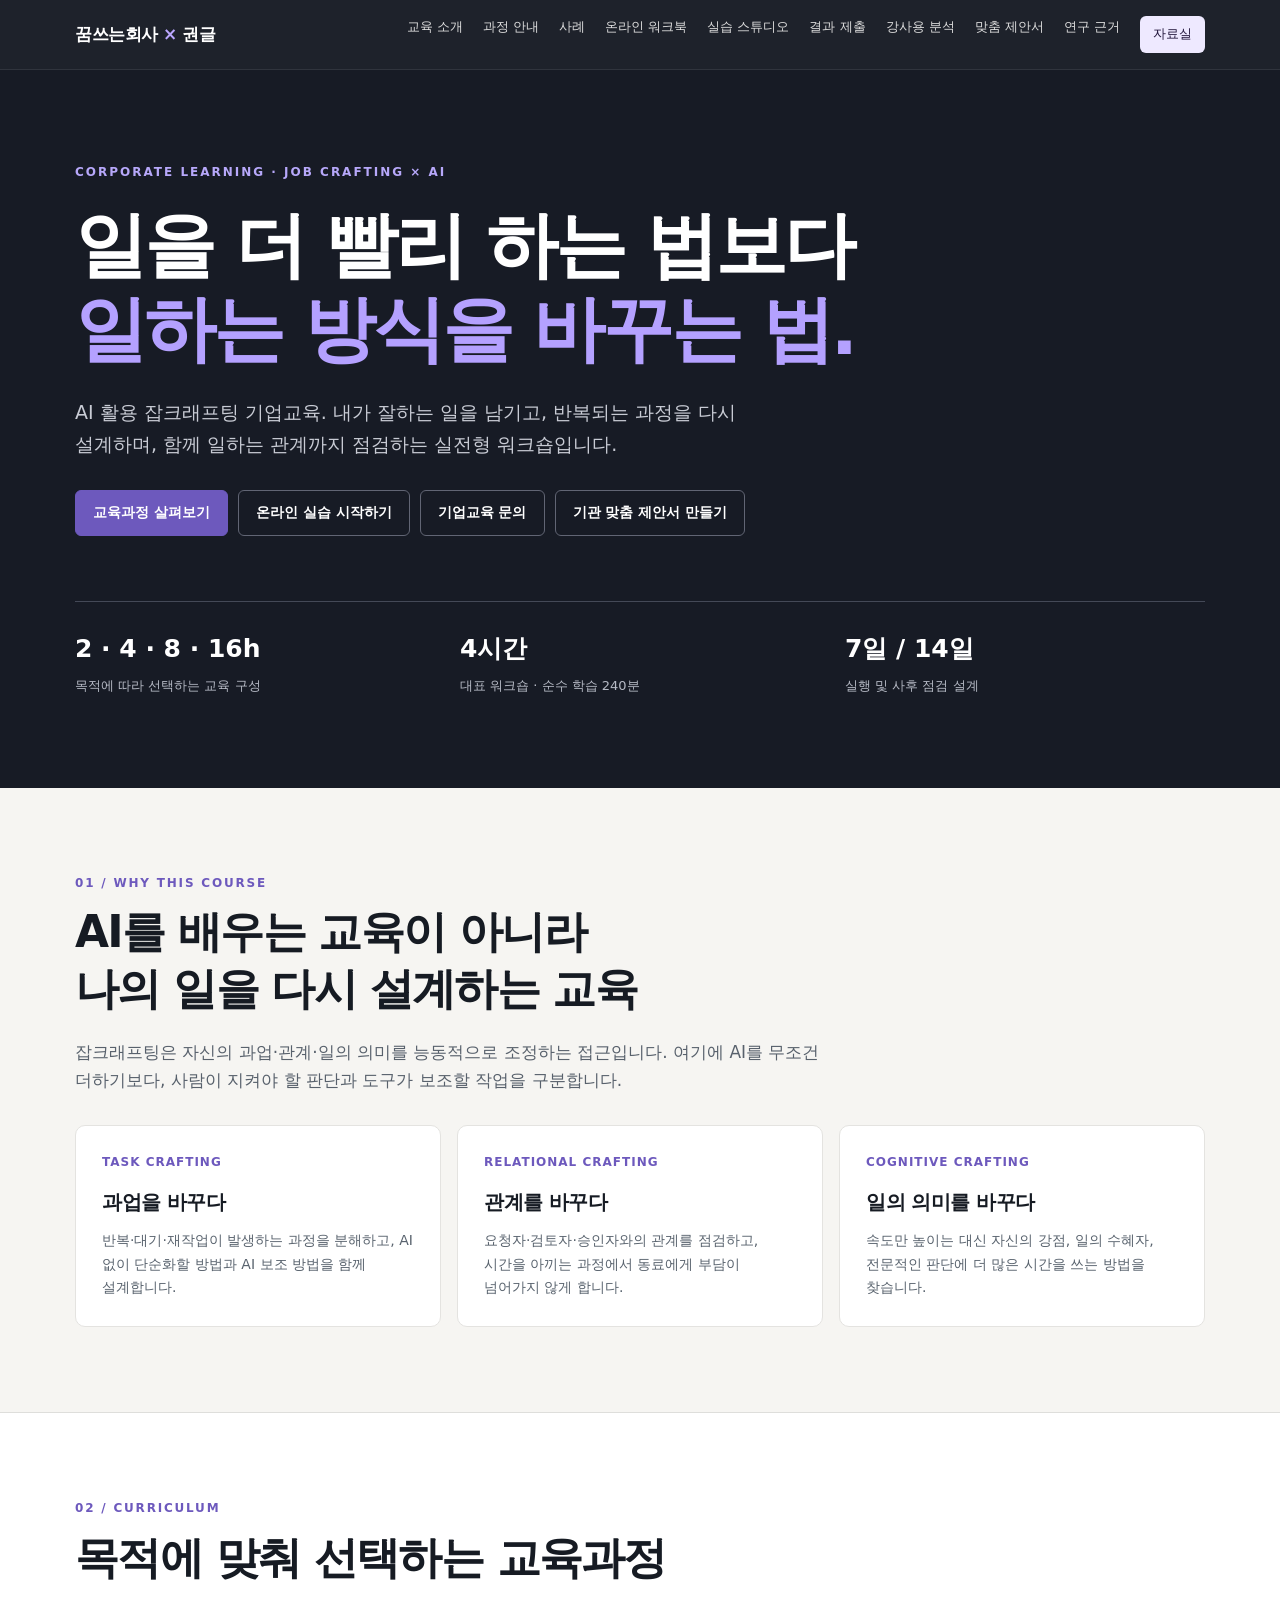
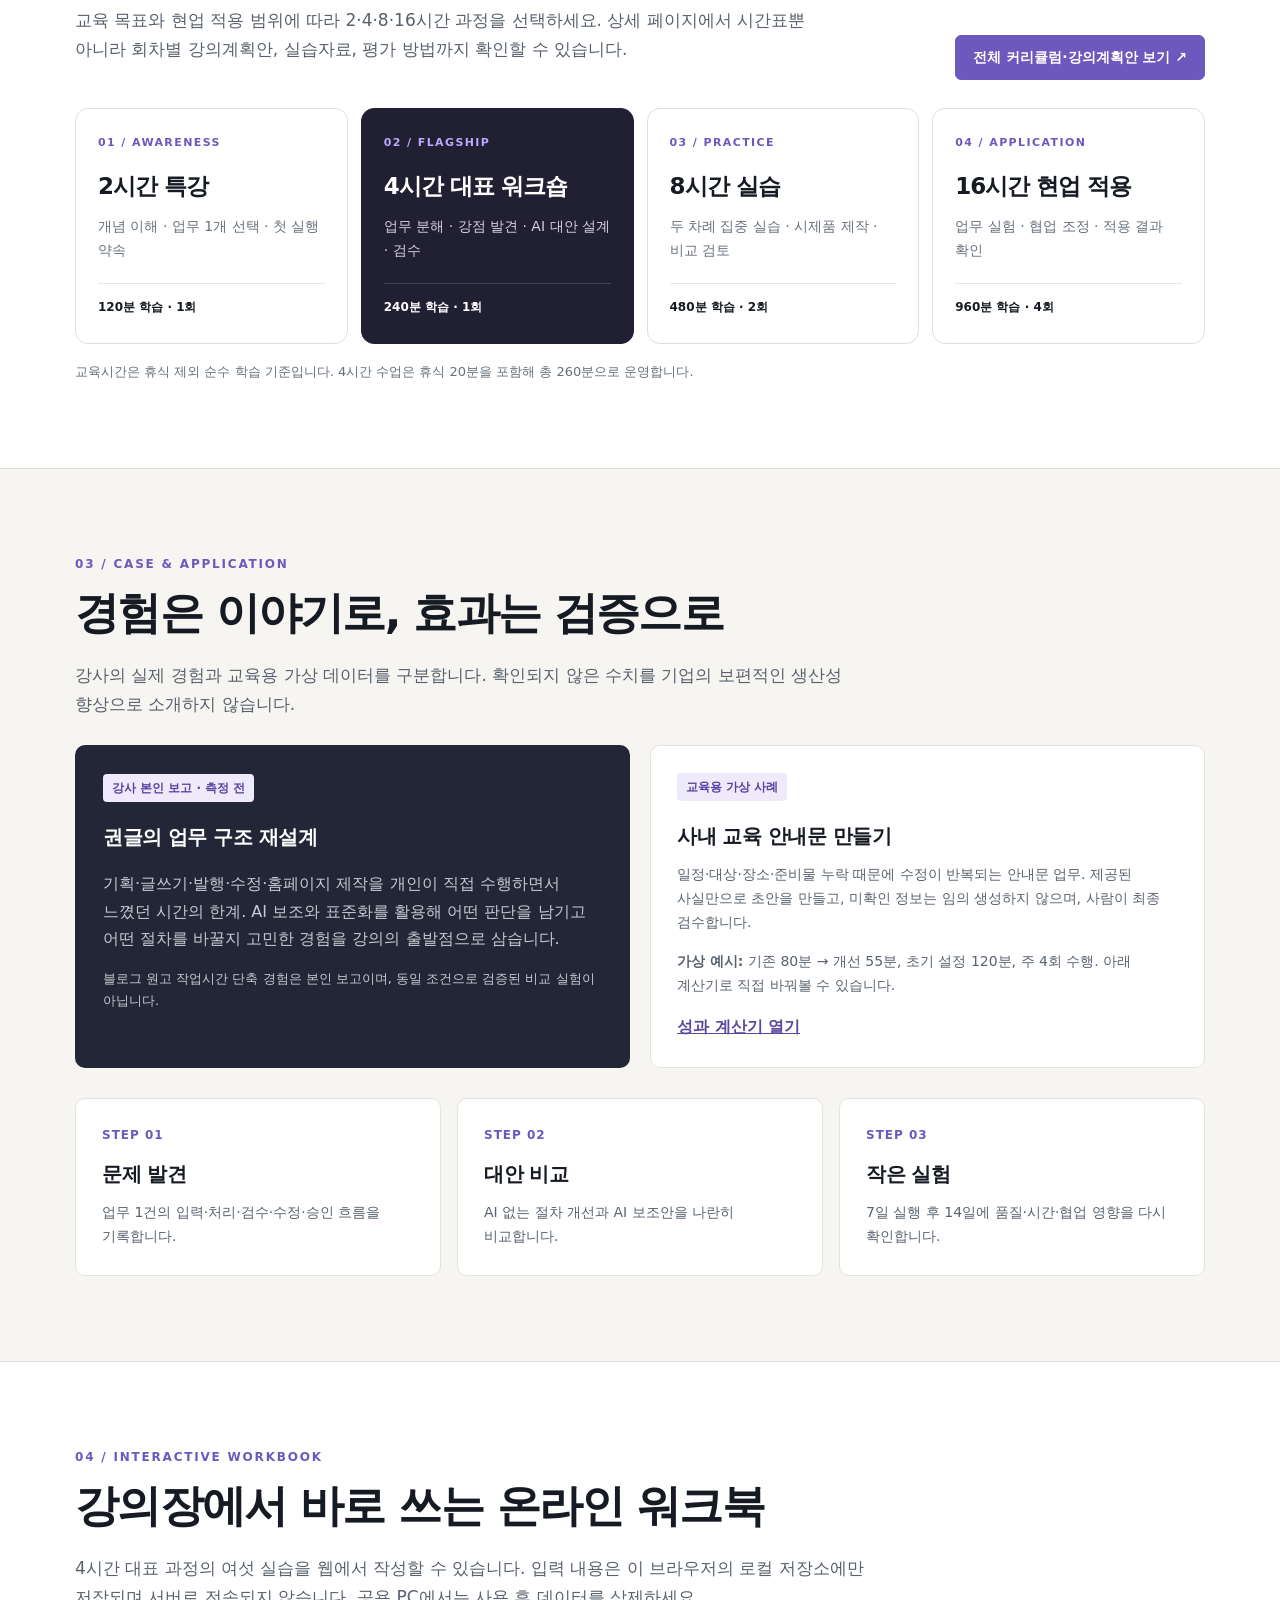
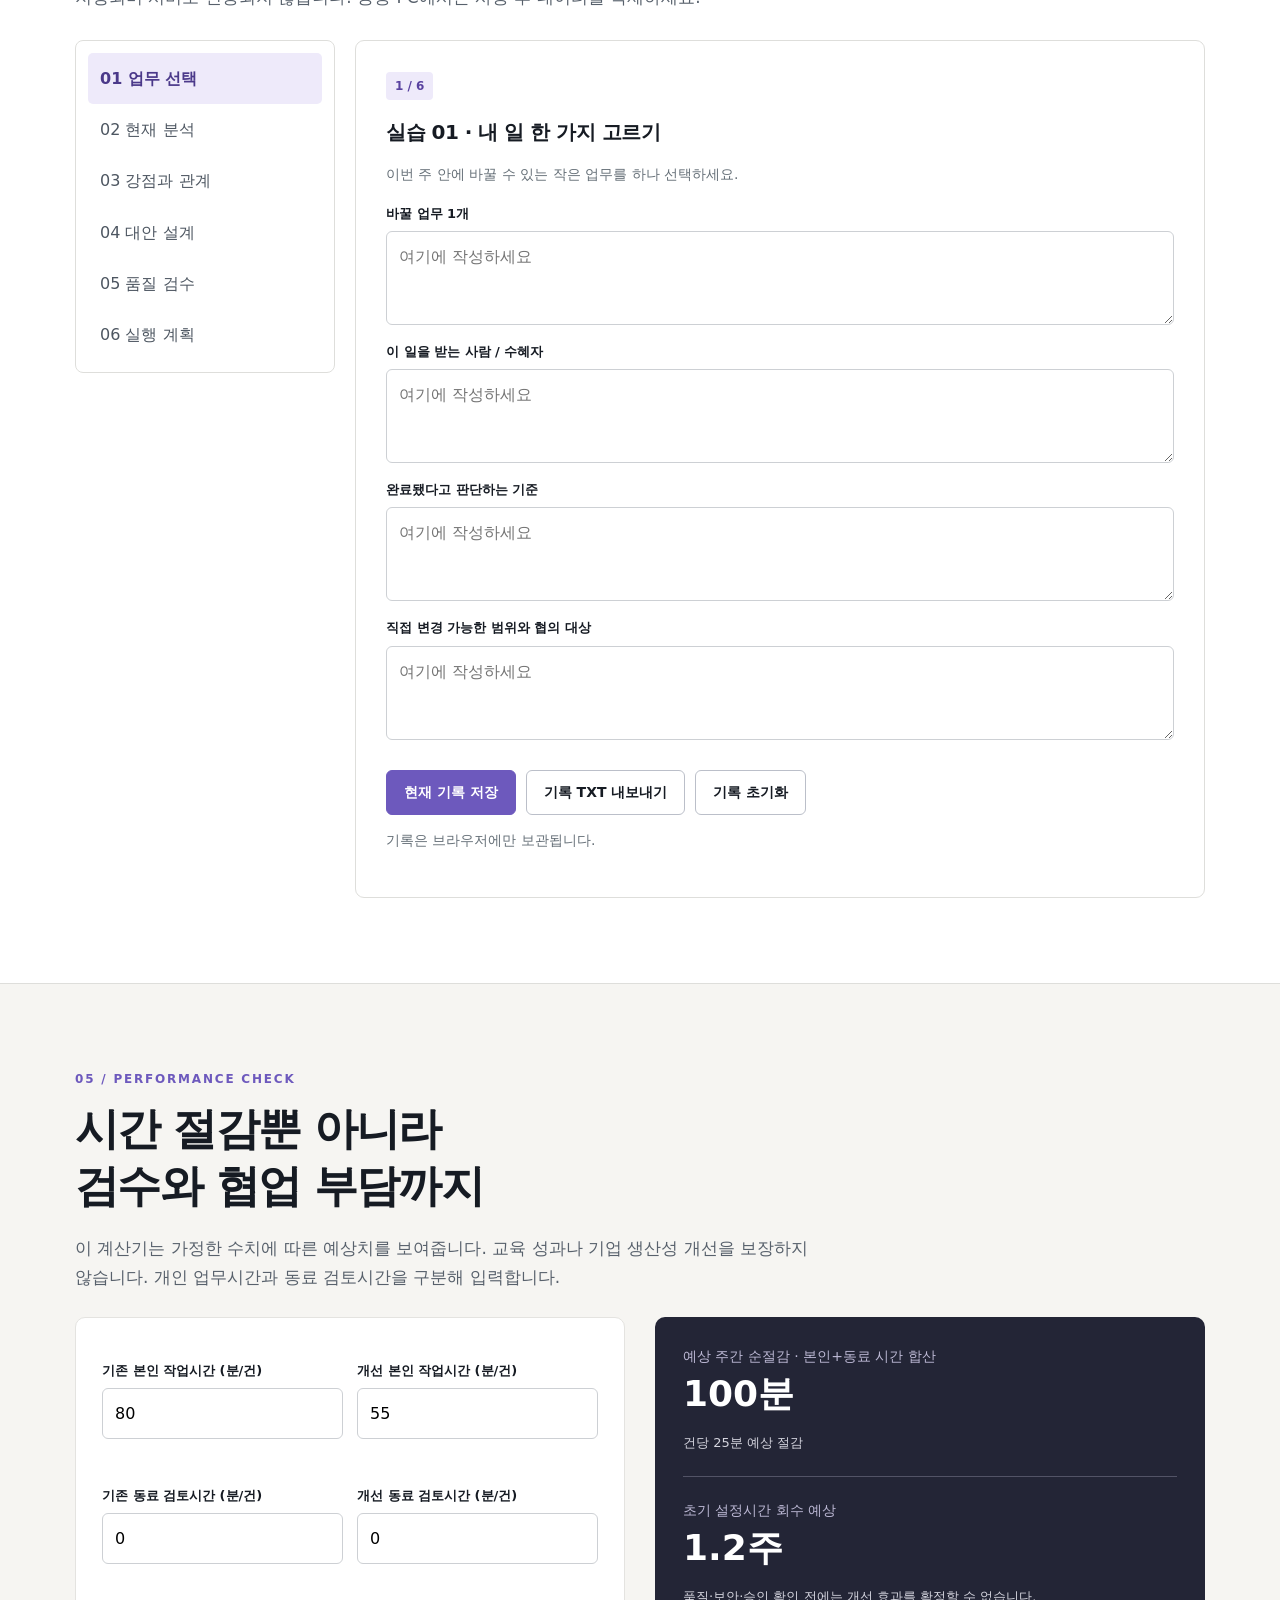
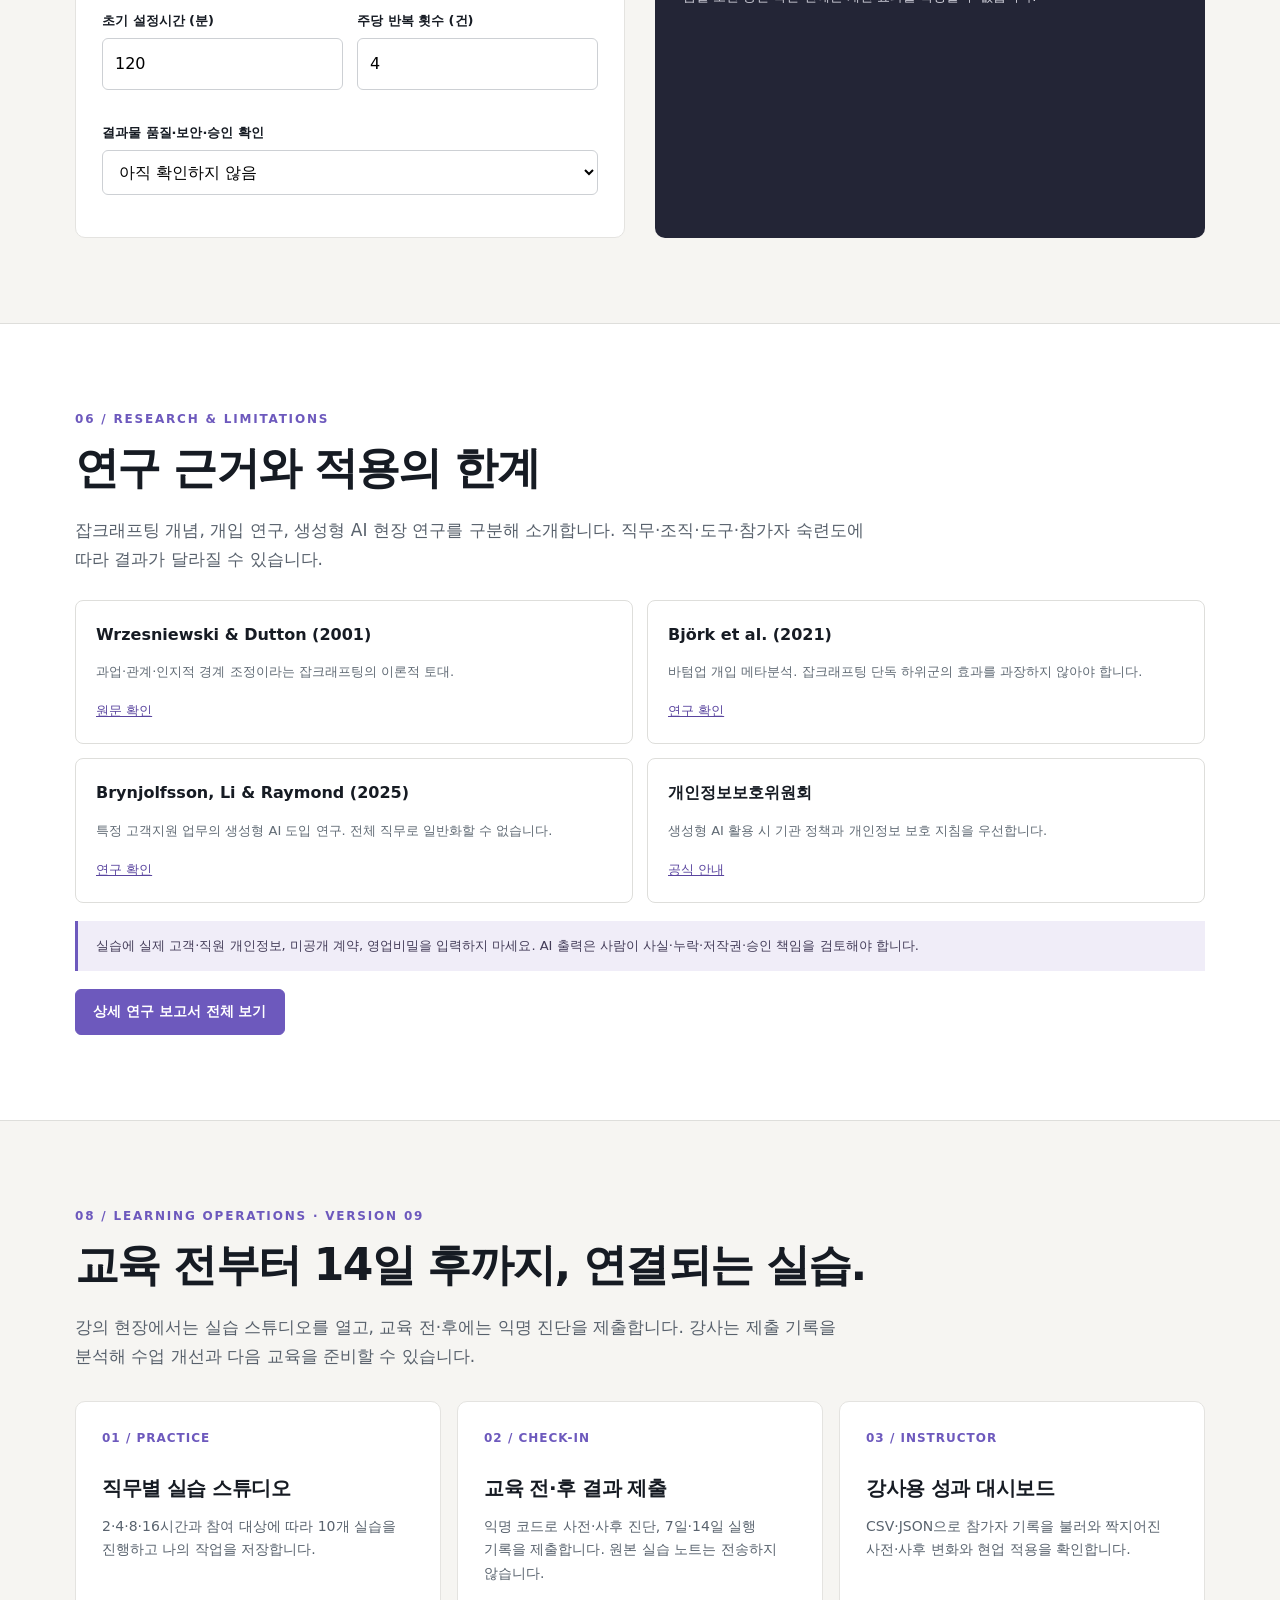
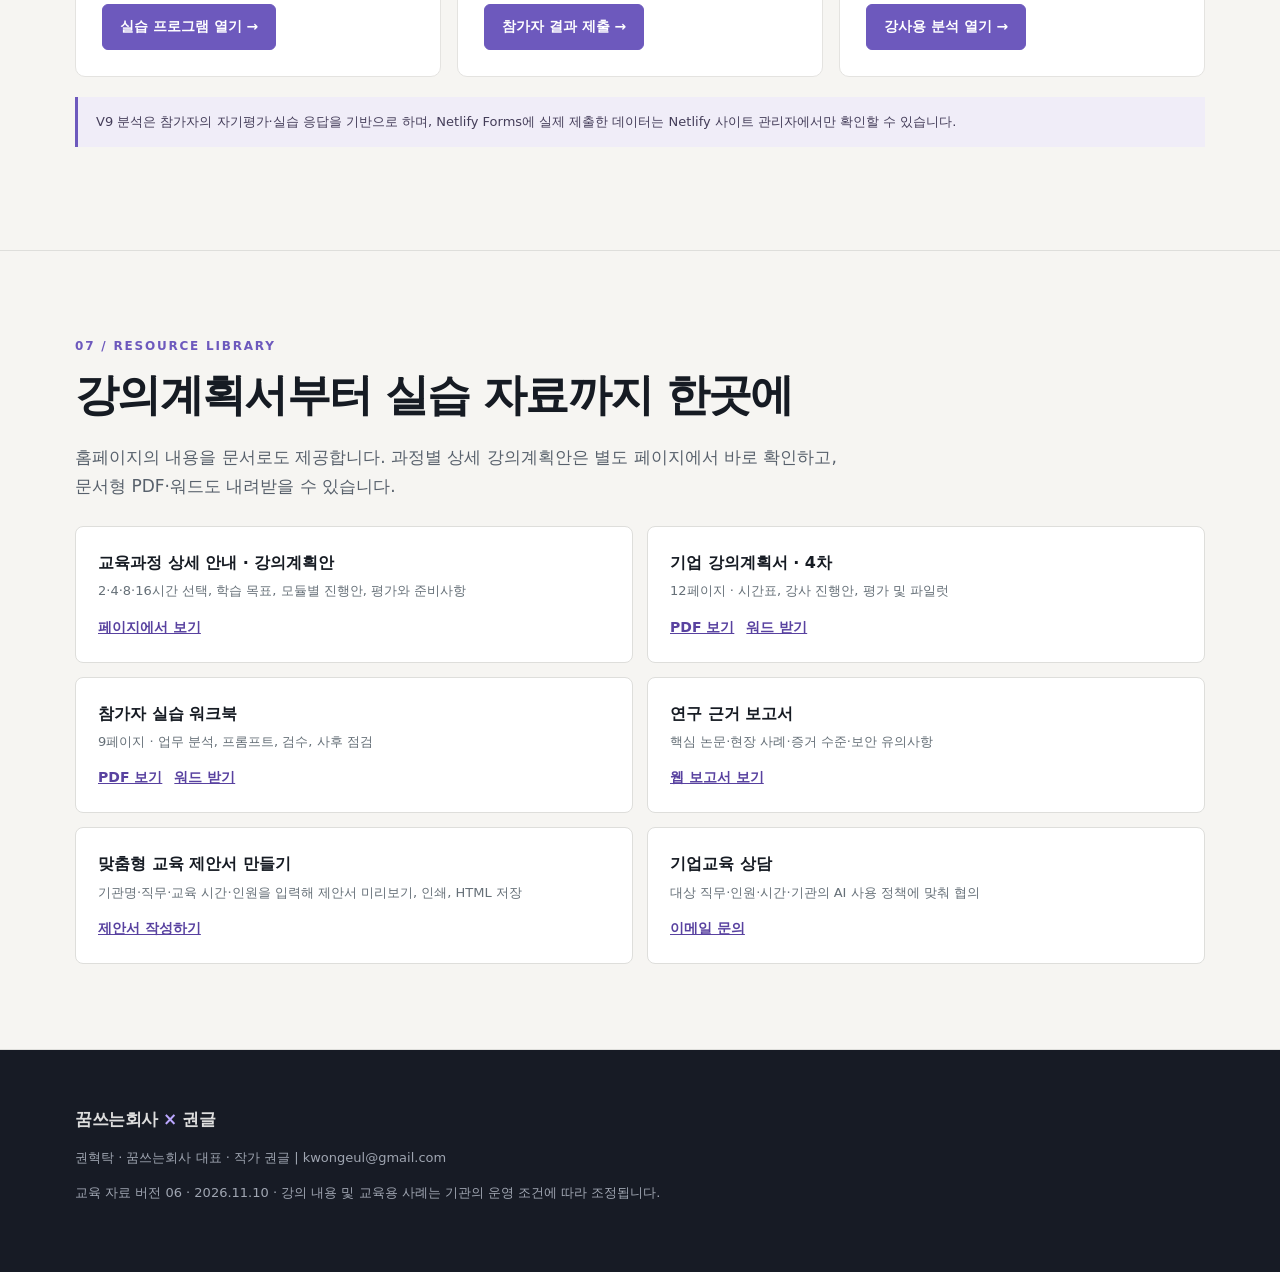
==== commit bbf67824: "Add files via upload" ====
--- a/index.html
+++ b/index.html
@@ -3,15 +3,18 @@
 
 
 .split-head{display:flex;justify-content:space-between;align-items:end;gap:24px}.split-head>div{max-width:740px}.split-head>.btn{flex-shrink:0}.course-teasers{display:grid;grid-template-columns:repeat(4,minmax(0,1fr));gap:13px;margin-top:28px}.course-teaser{padding:25px 22px;background:#fff;border:1px solid #dedede;border-radius:13px;transition:transform .15s,border-color .15s;min-width:0}.course-teaser:hover{transform:translateY(-3px);border-color:#9180d7}.course-teaser .minor{display:block;color:#6f58bb;font-size:11px;font-weight:800;letter-spacing:1.4px}.course-teaser strong{display:block;font-size:23px;letter-spacing:-1px;margin:14px 0 9px}.course-teaser p{font-size:14px;color:#68717c;margin:0 0 20px;min-height:48px}.course-teaser .teaser-foot{font-size:12px;font-weight:750;border-top:1px solid #e7e5e8;padding-top:13px;display:block}.course-teaser.featured{background:#211f32;color:#fff;border-color:#211f32}.course-teaser.featured p{color:#d6d0e5}.course-teaser.featured .minor{color:#baa9ff}.course-teaser.featured .teaser-foot{border-color:#484457}.inline-note{font-size:13px;color:#64707a;margin:17px 0 0}@media(max-width:920px){.course-teasers{grid-template-columns:repeat(2,minmax(0,1fr))}.split-head{display:block}.split-head .btn{display:inline-flex;margin-top:4px}}@media(max-width:570px){.course-teasers{grid-template-columns:1fr}.course-teaser p{min-height:0}.split-head h2{font-size:clamp(32px,8vw,44px)}}
+
+.v9-ops{grid-template-columns:repeat(3,minmax(0,1fr))}.v9-ops .card{display:flex;flex-direction:column;align-items:flex-start;gap:10px}.v9-ops .card h3{margin:0}.v9-ops .card p{margin:0 0 8px}.v9-ops .card .btn{margin-top:auto}@media(max-width:920px){.v9-ops{grid-template-columns:1fr}}
 </style></head><body>
-<header class="top"><div class="shell topin"><a class="brand" href="#home">꿈쓰는회사 <span>×</span> 권글</a><nav class="nav"><a href="#overview">교육 소개</a><a href="curriculum.html">과정 안내</a><a href="practice.html">실습 프로그램</a><a href="#cases">사례</a><a href="#workbook">온라인 워크북</a><a href="proposal.html">맞춤 제안서</a><a href="#research">연구 근거</a><a href="#downloads" class="cta">자료실</a></nav></div></header>
-<main><section class="hero" id="home"><div class="shell"><div class="eyebrow">CORPORATE LEARNING · JOB CRAFTING × AI</div><h1>일을 더 빨리 하는 법보다<br><em>일하는 방식을 바꾸는 법.</em></h1><p>AI 활용 잡크래프팅 기업교육. 내가 잘하는 일을 남기고, 반복되는 과정을 다시 설계하며, 함께 일하는 관계까지 점검하는 실전형 워크숍입니다.</p><div class="hero-actions"><a class="btn primary" href="practice.html">실습 프로그램 체험하기</a><a class="btn light" href="curriculum.html">교육과정 살펴보기</a><a class="btn light" href="practice.html">대상별 실습 스튜디오</a><a class="btn light" href="mailto:kwongeul@gmail.com?subject=AI%20%EC%9E%A1%ED%81%AC%EB%9E%98%ED%94%84%ED%8C%85%20%EA%B8%B0%EC%97%85%EA%B5%90%EC%9C%A1%20%EB%AC%B8%EC%9D%98">기업교육 문의</a><a class="btn light" href="proposal.html">기관 맞춤 제안서 만들기</a></div><div class="hero-meta"><div><strong>2 · 4 · 8 · 16h</strong><span>목적에 따라 선택하는 교육 구성</span></div><div><strong>4시간</strong><span>대표 워크숍 · 순수 학습 240분</span></div><div><strong>7일 / 14일</strong><span>실행 및 사후 점검 설계</span></div></div></div></section>
-<section style="background:#ede9f8;padding:24px 0;border-bottom:1px solid #dcd4ed"><div class="shell" style="display:flex;align-items:center;justify-content:space-between;gap:20px;flex-wrap:wrap"><div><strong style="font-size:18px">NEW · 직무별 잡크래프팅 실습 스튜디오</strong><p style="margin:3px 0;color:#5b566e;font-size:14px">기업 실무자부터 팀 리더까지 · 2·4·8·16시간 · 10개 온라인 실습</p></div><a class="btn primary" href="practice.html">실습 스튜디오 열기 →</a></div></section><section class="section" id="overview"><div class="shell"><div class="kicker">01 / WHY THIS COURSE</div><h2>AI를 배우는 교육이 아니라<br>나의 일을 다시 설계하는 교육</h2><p class="lead">잡크래프팅은 자신의 과업·관계·일의 의미를 능동적으로 조정하는 접근입니다. 여기에 AI를 무조건 더하기보다, 사람이 지켜야 할 판단과 도구가 보조할 작업을 구분합니다.</p><div class="grid"><article class="card"><div class="number">TASK CRAFTING</div><h3>과업을 바꾸다</h3><p>반복·대기·재작업이 발생하는 과정을 분해하고, AI 없이 단순화할 방법과 AI 보조 방법을 함께 설계합니다.</p></article><article class="card"><div class="number">RELATIONAL CRAFTING</div><h3>관계를 바꾸다</h3><p>요청자·검토자·승인자와의 관계를 점검하고, 시간을 아끼는 과정에서 동료에게 부담이 넘어가지 않게 합니다.</p></article><article class="card"><div class="number">COGNITIVE CRAFTING</div><h3>일의 의미를 바꾸다</h3><p>속도만 높이는 대신 자신의 강점, 일의 수혜자, 전문적인 판단에 더 많은 시간을 쓰는 방법을 찾습니다.</p></article></div></div></section>
+<header class="top"><div class="shell topin"><a class="brand" href="#home">꿈쓰는회사 <span>×</span> 권글</a><nav class="nav"><a href="#overview">교육 소개</a><a href="curriculum.html">과정 안내</a><a href="#cases">사례</a><a href="#workbook">온라인 워크북</a><a href="practice.html">실습 스튜디오</a><a href="checkin.html">결과 제출</a><a href="dashboard.html">강사용 분석</a><a href="proposal.html">맞춤 제안서</a><a href="#research">연구 근거</a><a href="#downloads" class="cta">자료실</a></nav></div></header>
+<main><section class="hero" id="home"><div class="shell"><div class="eyebrow">CORPORATE LEARNING · JOB CRAFTING × AI</div><h1>일을 더 빨리 하는 법보다<br><em>일하는 방식을 바꾸는 법.</em></h1><p>AI 활용 잡크래프팅 기업교육. 내가 잘하는 일을 남기고, 반복되는 과정을 다시 설계하며, 함께 일하는 관계까지 점검하는 실전형 워크숍입니다.</p><div class="hero-actions"><a class="btn primary" href="curriculum.html">교육과정 살펴보기</a><a class="btn light" href="#workbook">온라인 실습 시작하기</a><a class="btn light" href="mailto:kwongeul@gmail.com?subject=AI%20%EC%9E%A1%ED%81%AC%EB%9E%98%ED%94%84%ED%8C%85%20%EA%B8%B0%EC%97%85%EA%B5%90%EC%9C%A1%20%EB%AC%B8%EC%9D%98">기업교육 문의</a><a class="btn light" href="proposal.html">기관 맞춤 제안서 만들기</a></div><div class="hero-meta"><div><strong>2 · 4 · 8 · 16h</strong><span>목적에 따라 선택하는 교육 구성</span></div><div><strong>4시간</strong><span>대표 워크숍 · 순수 학습 240분</span></div><div><strong>7일 / 14일</strong><span>실행 및 사후 점검 설계</span></div></div></div></section>
+<section class="section" id="overview"><div class="shell"><div class="kicker">01 / WHY THIS COURSE</div><h2>AI를 배우는 교육이 아니라<br>나의 일을 다시 설계하는 교육</h2><p class="lead">잡크래프팅은 자신의 과업·관계·일의 의미를 능동적으로 조정하는 접근입니다. 여기에 AI를 무조건 더하기보다, 사람이 지켜야 할 판단과 도구가 보조할 작업을 구분합니다.</p><div class="grid"><article class="card"><div class="number">TASK CRAFTING</div><h3>과업을 바꾸다</h3><p>반복·대기·재작업이 발생하는 과정을 분해하고, AI 없이 단순화할 방법과 AI 보조 방법을 함께 설계합니다.</p></article><article class="card"><div class="number">RELATIONAL CRAFTING</div><h3>관계를 바꾸다</h3><p>요청자·검토자·승인자와의 관계를 점검하고, 시간을 아끼는 과정에서 동료에게 부담이 넘어가지 않게 합니다.</p></article><article class="card"><div class="number">COGNITIVE CRAFTING</div><h3>일의 의미를 바꾸다</h3><p>속도만 높이는 대신 자신의 강점, 일의 수혜자, 전문적인 판단에 더 많은 시간을 쓰는 방법을 찾습니다.</p></article></div></div></section>
 <section class="section alt" id="courses"><div class="shell"><div class="kicker">02 / CURRICULUM</div><div class="split-head"><div><h2>목적에 맞춰 선택하는 교육과정</h2><p class="lead">교육 목표와 현업 적용 범위에 따라 2·4·8·16시간 과정을 선택하세요. 상세 페이지에서 시간표뿐 아니라 회차별 강의계획안, 실습자료, 평가 방법까지 확인할 수 있습니다.</p></div><a class="btn primary" href="curriculum.html">전체 커리큘럼·강의계획안 보기 ↗</a></div><div class="course-teasers"><a href="curriculum.html?course=2#course-detail" class="course-teaser"><span class="minor">01 / AWARENESS</span><strong>2시간 특강</strong><p>개념 이해 · 업무 1개 선택 · 첫 실행 약속</p><span class="teaser-foot">120분 학습 · 1회</span></a><a href="curriculum.html?course=4#course-detail" class="course-teaser featured"><span class="minor">02 / FLAGSHIP</span><strong>4시간 대표 워크숍</strong><p>업무 분해 · 강점 발견 · AI 대안 설계 · 검수</p><span class="teaser-foot">240분 학습 · 1회</span></a><a href="curriculum.html?course=8#course-detail" class="course-teaser"><span class="minor">03 / PRACTICE</span><strong>8시간 실습</strong><p>두 차례 집중 실습 · 시제품 제작 · 비교 검토</p><span class="teaser-foot">480분 학습 · 2회</span></a><a href="curriculum.html?course=16#course-detail" class="course-teaser"><span class="minor">04 / APPLICATION</span><strong>16시간 현업 적용</strong><p>업무 실험 · 협업 조정 · 적용 결과 확인</p><span class="teaser-foot">960분 학습 · 4회</span></a></div><p class="inline-note">교육시간은 휴식 제외 순수 학습 기준입니다. 4시간 수업은 휴식 20분을 포함해 총 260분으로 운영합니다.</p></div></section>
 <section class="section" id="cases"><div class="shell"><div class="kicker">03 / CASE & APPLICATION</div><h2>경험은 이야기로, 효과는 검증으로</h2><p class="lead">강사의 실제 경험과 교육용 가상 데이터를 구분합니다. 확인되지 않은 수치를 기업의 보편적인 생산성 향상으로 소개하지 않습니다.</p><div class="case"><article class="dark-card"><span class="pill">강사 본인 보고 · 측정 전</span><h3 style="margin-top:18px">권글의 업무 구조 재설계</h3><p>기획·글쓰기·발행·수정·홈페이지 제작을 개인이 직접 수행하면서 느꼈던 시간의 한계. AI 보조와 표준화를 활용해 어떤 판단을 남기고 어떤 절차를 바꿀지 고민한 경험을 강의의 출발점으로 삼습니다.</p><p style="font-size:13px">블로그 원고 작업시간 단축 경험은 본인 보고이며, 동일 조건으로 검증된 비교 실험이 아닙니다.</p></article><article class="card"><span class="pill">교육용 가상 사례</span><h3 style="margin-top:18px">사내 교육 안내문 만들기</h3><p>일정·대상·장소·준비물 누락 때문에 수정이 반복되는 안내문 업무. 제공된 사실만으로 초안을 만들고, 미확인 정보는 임의 생성하지 않으며, 사람이 최종 검수합니다.</p><p style="margin-top:15px"><strong>가상 예시:</strong> 기존 80분 → 개선 55분, 초기 설정 120분, 주 4회 수행. 아래 계산기로 직접 바꿔볼 수 있습니다.</p><a href="#calculator" style="display:inline-block;color:#5b46a0;text-decoration:underline;margin-top:16px;font-weight:800">성과 계산기 열기</a></article></div><div class="grid"><div class="card"><div class="number">STEP 01</div><h3>문제 발견</h3><p>업무 1건의 입력·처리·검수·수정·승인 흐름을 기록합니다.</p></div><div class="card"><div class="number">STEP 02</div><h3>대안 비교</h3><p>AI 없는 절차 개선과 AI 보조안을 나란히 비교합니다.</p></div><div class="card"><div class="number">STEP 03</div><h3>작은 실험</h3><p>7일 실행 후 14일에 품질·시간·협업 영향을 다시 확인합니다.</p></div></div></div></section>
-<section class="section alt" id="workbook"><div class="shell"><div class="kicker">04 / INTERACTIVE WORKBOOK</div><h2>강의장에서 바로 쓰는 온라인 워크북</h2><p class="lead">4시간 대표 과정의 여섯 실습을 웹에서 작성할 수 있습니다. 입력 내용은 이 브라우저의 로컬 저장소에만 저장되며 서버로 전송되지 않습니다. 공용 PC에서는 사용 후 데이터를 삭제하세요.</p><div class="notice"><strong>새로운 V8 실습 스튜디오:</strong> 기존 기본 워크북보다 상세한 10개 인터랙티브 실습과 직무·시간별 운영 안내가 제공됩니다. <a href="practice.html" style="color:#4c328e;text-decoration:underline;font-weight:800">전용 페이지에서 시작하기 →</a></div><div class="work-layout"><div class="work-menu" id="work-menu"></div><div class="work-pane"><div id="work-content"></div><div class="buttons"><button class="btn primary" id="save-work">현재 기록 저장</button><button class="btn" id="export-work">기록 TXT 내보내기</button><button class="btn" id="clear-work">기록 초기화</button></div><p class="muted" id="work-status" aria-live="polite">기록은 브라우저에만 보관됩니다.</p></div></div></div></section>
+<section class="section alt" id="workbook"><div class="shell"><div class="kicker">04 / INTERACTIVE WORKBOOK</div><h2>강의장에서 바로 쓰는 온라인 워크북</h2><p class="lead">4시간 대표 과정의 여섯 실습을 웹에서 작성할 수 있습니다. 입력 내용은 이 브라우저의 로컬 저장소에만 저장되며 서버로 전송되지 않습니다. 공용 PC에서는 사용 후 데이터를 삭제하세요.</p><div class="work-layout"><div class="work-menu" id="work-menu"></div><div class="work-pane"><div id="work-content"></div><div class="buttons"><button class="btn primary" id="save-work">현재 기록 저장</button><button class="btn" id="export-work">기록 TXT 내보내기</button><button class="btn" id="clear-work">기록 초기화</button></div><p class="muted" id="work-status" aria-live="polite">기록은 브라우저에만 보관됩니다.</p></div></div></div></section>
 <section class="section" id="calculator"><div class="shell"><div class="kicker">05 / PERFORMANCE CHECK</div><h2>시간 절감뿐 아니라<br>검수와 협업 부담까지</h2><p class="lead">이 계산기는 가정한 수치에 따른 예상치를 보여줍니다. 교육 성과나 기업 생산성 개선을 보장하지 않습니다. 개인 업무시간과 동료 검토시간을 구분해 입력합니다.</p><div class="calculator"><div class="card"><div class="two"><div class="field"><label for="before">기존 본인 작업시간 (분/건)</label><input id="before" type="number" min="0" value="80"></div><div class="field"><label for="after">개선 본인 작업시간 (분/건)</label><input id="after" type="number" min="0" value="55"></div><div class="field"><label for="peerBefore">기존 동료 검토시간 (분/건)</label><input id="peerBefore" type="number" min="0" value="0"></div><div class="field"><label for="peerAfter">개선 동료 검토시간 (분/건)</label><input id="peerAfter" type="number" min="0" value="0"></div><div class="field"><label for="setup">초기 설정시간 (분)</label><input id="setup" type="number" min="0" value="120"></div><div class="field"><label for="freq">주당 반복 횟수 (건)</label><input id="freq" type="number" min="0" value="4"></div></div><div class="field"><label for="quality">결과물 품질·보안·승인 확인</label><select id="quality"><option value="pending">아직 확인하지 않음</option><option value="pass">필수 품질·보안·승인 기준 충족</option><option value="fail">오류 또는 보안·승인 문제 발견</option></select></div></div><div class="result" aria-live="polite"><div class="muted" style="color:#bcb8d4">예상 주간 순절감 · 본인+동료 시간 합산</div><strong id="weekly">100분</strong><p id="peritem">건당 25분 절감</p><hr style="border:0;border-top:1px solid #525366;margin:22px 0"><div class="muted" style="color:#bcb8d4">초기 설정시간 회수 예상</div><strong id="payback">1.2주</strong><p id="qualityNote">품질을 확인하기 전에는 개선 효과를 확정할 수 없습니다.</p></div></div></div></section>
 <section class="section alt" id="research"><div class="shell"><div class="kicker">06 / RESEARCH & LIMITATIONS</div><h2>연구 근거와 적용의 한계</h2><p class="lead">잡크래프팅 개념, 개입 연구, 생성형 AI 현장 연구를 구분해 소개합니다. 직무·조직·도구·참가자 숙련도에 따라 결과가 달라질 수 있습니다.</p><div class="sources"><article class="source"><strong>Wrzesniewski & Dutton (2001)</strong><p>과업·관계·인지적 경계 조정이라는 잡크래프팅의 이론적 토대.</p><a href="https://doi.org/10.5465/amr.2001.4378011" target="_blank" rel="noopener">원문 확인</a></article><article class="source"><strong>Björk et al. (2021)</strong><p>바텀업 개입 메타분석. 잡크래프팅 단독 하위군의 효과를 과장하지 않아야 합니다.</p><a href="https://www.frontiersin.org/journals/psychology/articles/10.3389/fpsyg.2021.638558/full" target="_blank" rel="noopener">연구 확인</a></article><article class="source"><strong>Brynjolfsson, Li & Raymond (2025)</strong><p>특정 고객지원 업무의 생성형 AI 도입 연구. 전체 직무로 일반화할 수 없습니다.</p><a href="https://academic.oup.com/qje/article/140/2/889/7990658" target="_blank" rel="noopener">연구 확인</a></article><article class="source"><strong>개인정보보호위원회</strong><p>생성형 AI 활용 시 기관 정책과 개인정보 보호 지침을 우선합니다.</p><a href="https://www.privacy.go.kr/front/bbs/bbsView.do?bbsNo=BBSMSTR_000000000049&bbscttNo=20836" target="_blank" rel="noopener">공식 안내</a></article></div><div class="notice">실습에 실제 고객·직원 개인정보, 미공개 계약, 영업비밀을 입력하지 마세요. AI 출력은 사람이 사실·누락·저작권·승인 책임을 검토해야 합니다.</div><a class="btn primary" href="research.html">상세 연구 보고서 전체 보기</a></div></section>
+<section class="section" id="learning-ops"><div class="shell"><div class="kicker">08 / LEARNING OPERATIONS · VERSION 09</div><h2>교육 전부터 14일 후까지, 연결되는 실습.</h2><p class="lead">강의 현장에서는 실습 스튜디오를 열고, 교육 전·후에는 익명 진단을 제출합니다. 강사는 제출 기록을 분석해 수업 개선과 다음 교육을 준비할 수 있습니다.</p><div class="grid v9-ops"><div class="card"><div class="number">01 / PRACTICE</div><h3>직무별 실습 스튜디오</h3><p>2·4·8·16시간과 참여 대상에 따라 10개 실습을 진행하고 나의 작업을 저장합니다.</p><a class="btn primary" href="practice.html">실습 프로그램 열기 →</a></div><div class="card"><div class="number">02 / CHECK-IN</div><h3>교육 전·후 결과 제출</h3><p>익명 코드로 사전·사후 진단, 7일·14일 실행 기록을 제출합니다. 원본 실습 노트는 전송하지 않습니다.</p><a class="btn primary" href="checkin.html">참가자 결과 제출 →</a></div><div class="card"><div class="number">03 / INSTRUCTOR</div><h3>강사용 성과 대시보드</h3><p>CSV·JSON으로 참가자 기록을 불러와 짝지어진 사전·사후 변화와 현업 적용을 확인합니다.</p><a class="btn primary" href="dashboard.html">강사용 분석 열기 →</a></div></div><div class="notice" style="margin-top:20px">V9 분석은 참가자의 자기평가·실습 응답을 기반으로 하며, Netlify Forms에 실제 제출한 데이터는 Netlify 사이트 관리자에서만 확인할 수 있습니다.</div></div></section>
 <section class="section" id="downloads"><div class="shell"><div class="kicker">07 / RESOURCE LIBRARY</div><h2>강의계획서부터 실습 자료까지 한곳에</h2><p class="lead">홈페이지의 내용을 문서로도 제공합니다. 과정별 상세 강의계획안은 별도 페이지에서 바로 확인하고, 문서형 PDF·워드도 내려받을 수 있습니다.</p><div class="download-list"><div class="download"><strong>교육과정 상세 안내 · 강의계획안</strong><span>2·4·8·16시간 선택, 학습 목표, 모듈별 진행안, 평가와 준비사항</span><div><a href="curriculum.html">페이지에서 보기</a></div></div><div class="download"><strong>기업 강의계획서 · 4차</strong><span>12페이지 · 시간표, 강사 진행안, 평가 및 파일럿</span><div><a href="assets/JobCrafting_Lecture_Plan_v4.pdf" target="_blank">PDF 보기</a><a href="assets/JobCrafting_Lecture_Plan_v4.docx" download>워드 받기</a></div></div><div class="download"><strong>참가자 실습 워크북</strong><span>9페이지 · 업무 분석, 프롬프트, 검수, 사후 점검</span><div><a href="assets/JobCrafting_Workbook_v1.pdf" target="_blank">PDF 보기</a><a href="assets/JobCrafting_Workbook_v1.docx" download>워드 받기</a></div></div><div class="download"><strong>연구 근거 보고서</strong><span>핵심 논문·현장 사례·증거 수준·보안 유의사항</span><div><a href="research.html">웹 보고서 보기</a></div></div><div class="download"><strong>맞춤형 교육 제안서 만들기</strong><span>기관명·직무·교육 시간·인원을 입력해 제안서 미리보기, 인쇄, HTML 저장</span><div><a href="proposal.html">제안서 작성하기</a></div></div><div class="download"><strong>기업교육 상담</strong><span>대상 직무·인원·시간·기관의 AI 사용 정책에 맞춰 협의</span><div><a href="mailto:kwongeul@gmail.com?subject=%EC%9E%A1%ED%81%AC%EB%9E%98%ED%94%84%ED%8C%85%20%EA%B8%B0%EC%97%85%EA%B5%90%EC%9C%A1%20%EB%AC%B8%EC%9D%98">이메일 문의</a></div></div></div></div></section></main>
 <footer class="footer"><div class="shell"><div class="brand">꿈쓰는회사 <span>×</span> 권글</div><p>권혁탁 · 꿈쓰는회사 대표 · 작가 권글 | kwongeul@gmail.com</p><p>교육 자료 버전 06 · 2026.11.10 · 강의 내용 및 교육용 사례는 기관의 운영 조건에 따라 조정됩니다.</p></div></footer>
 <script>
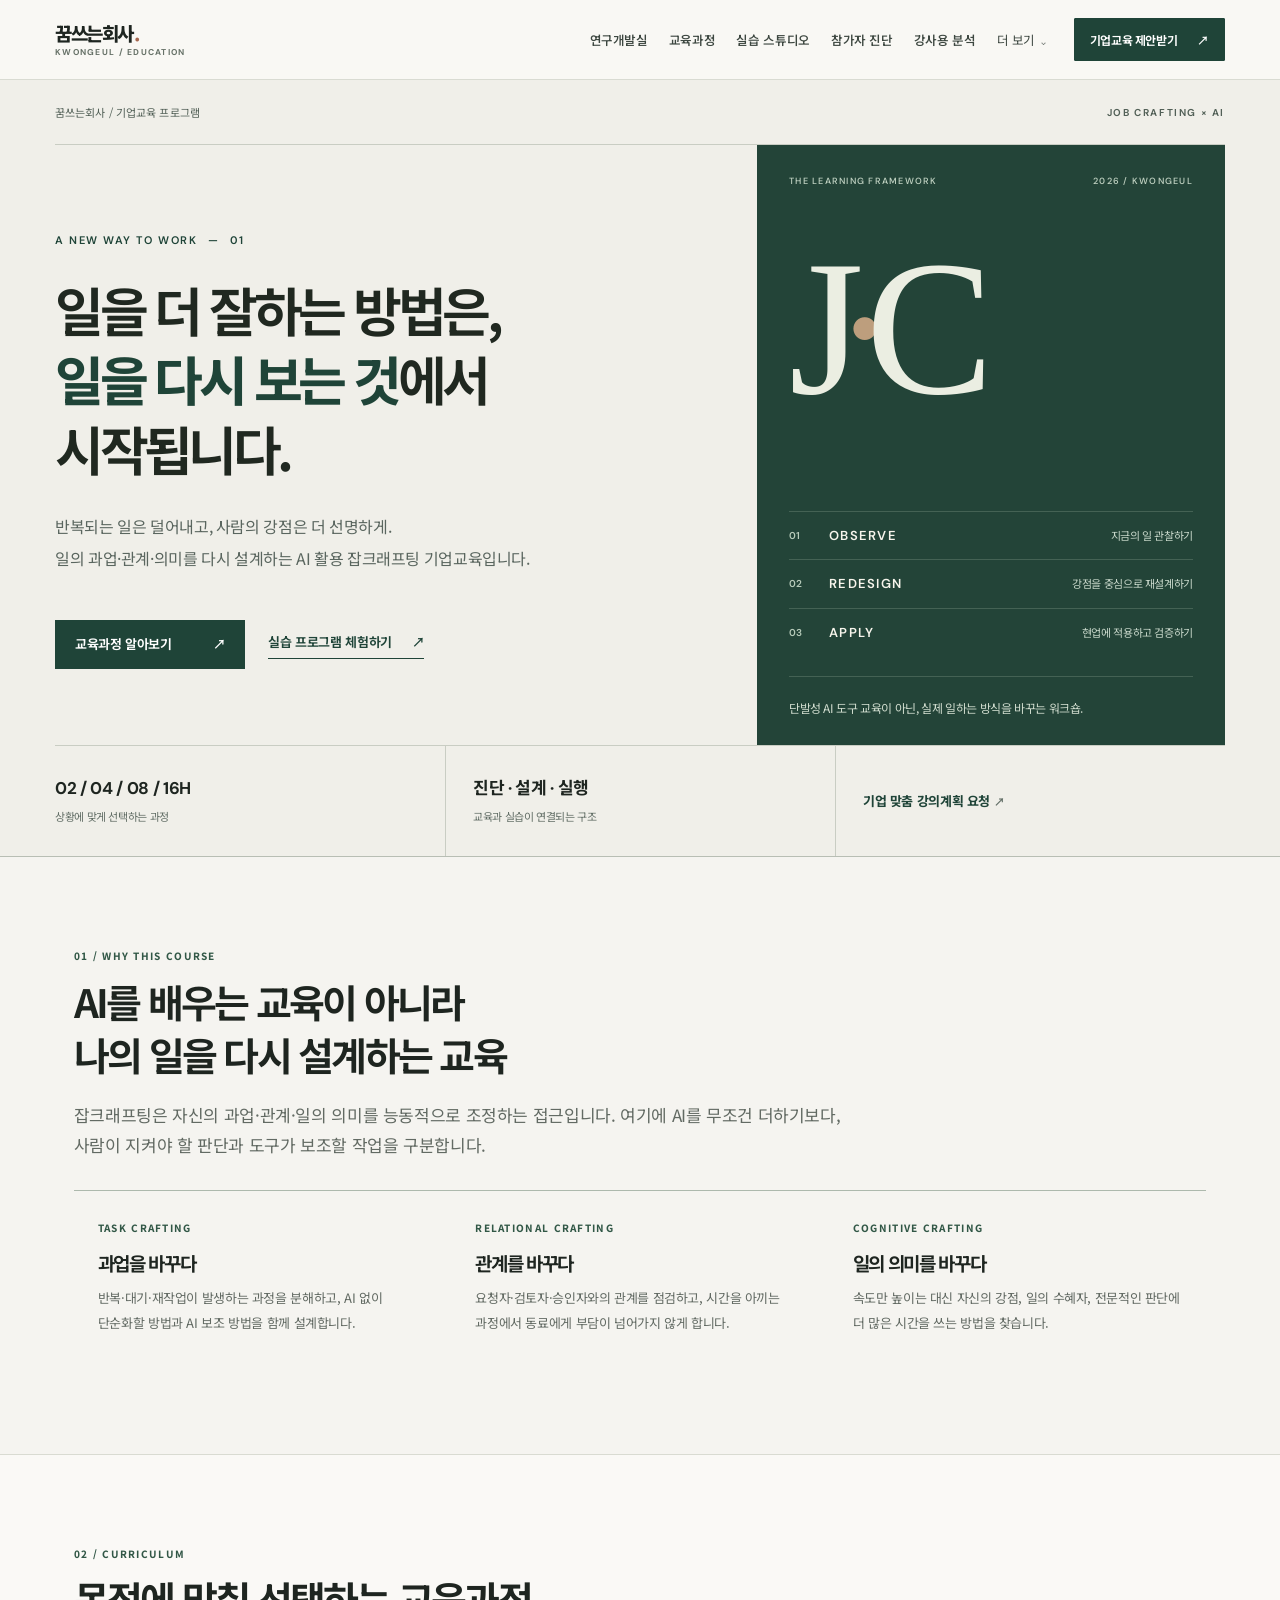
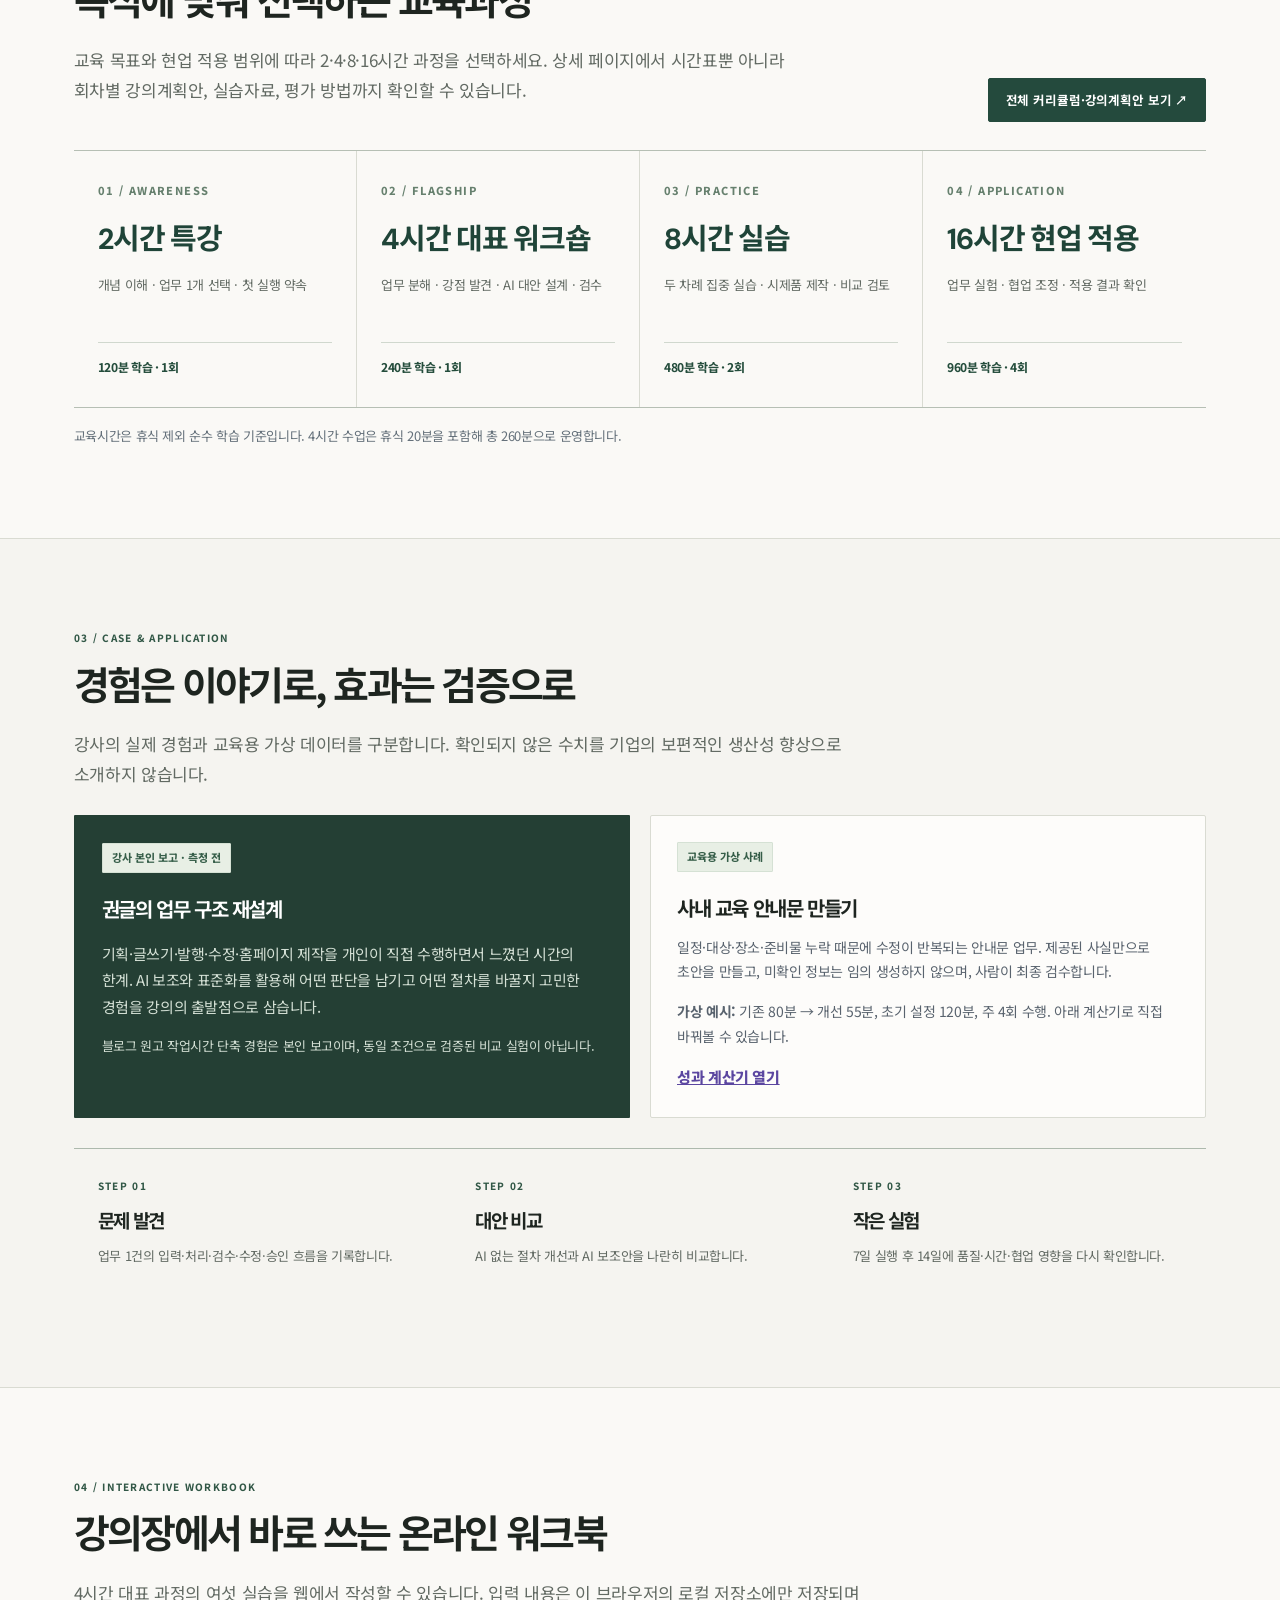
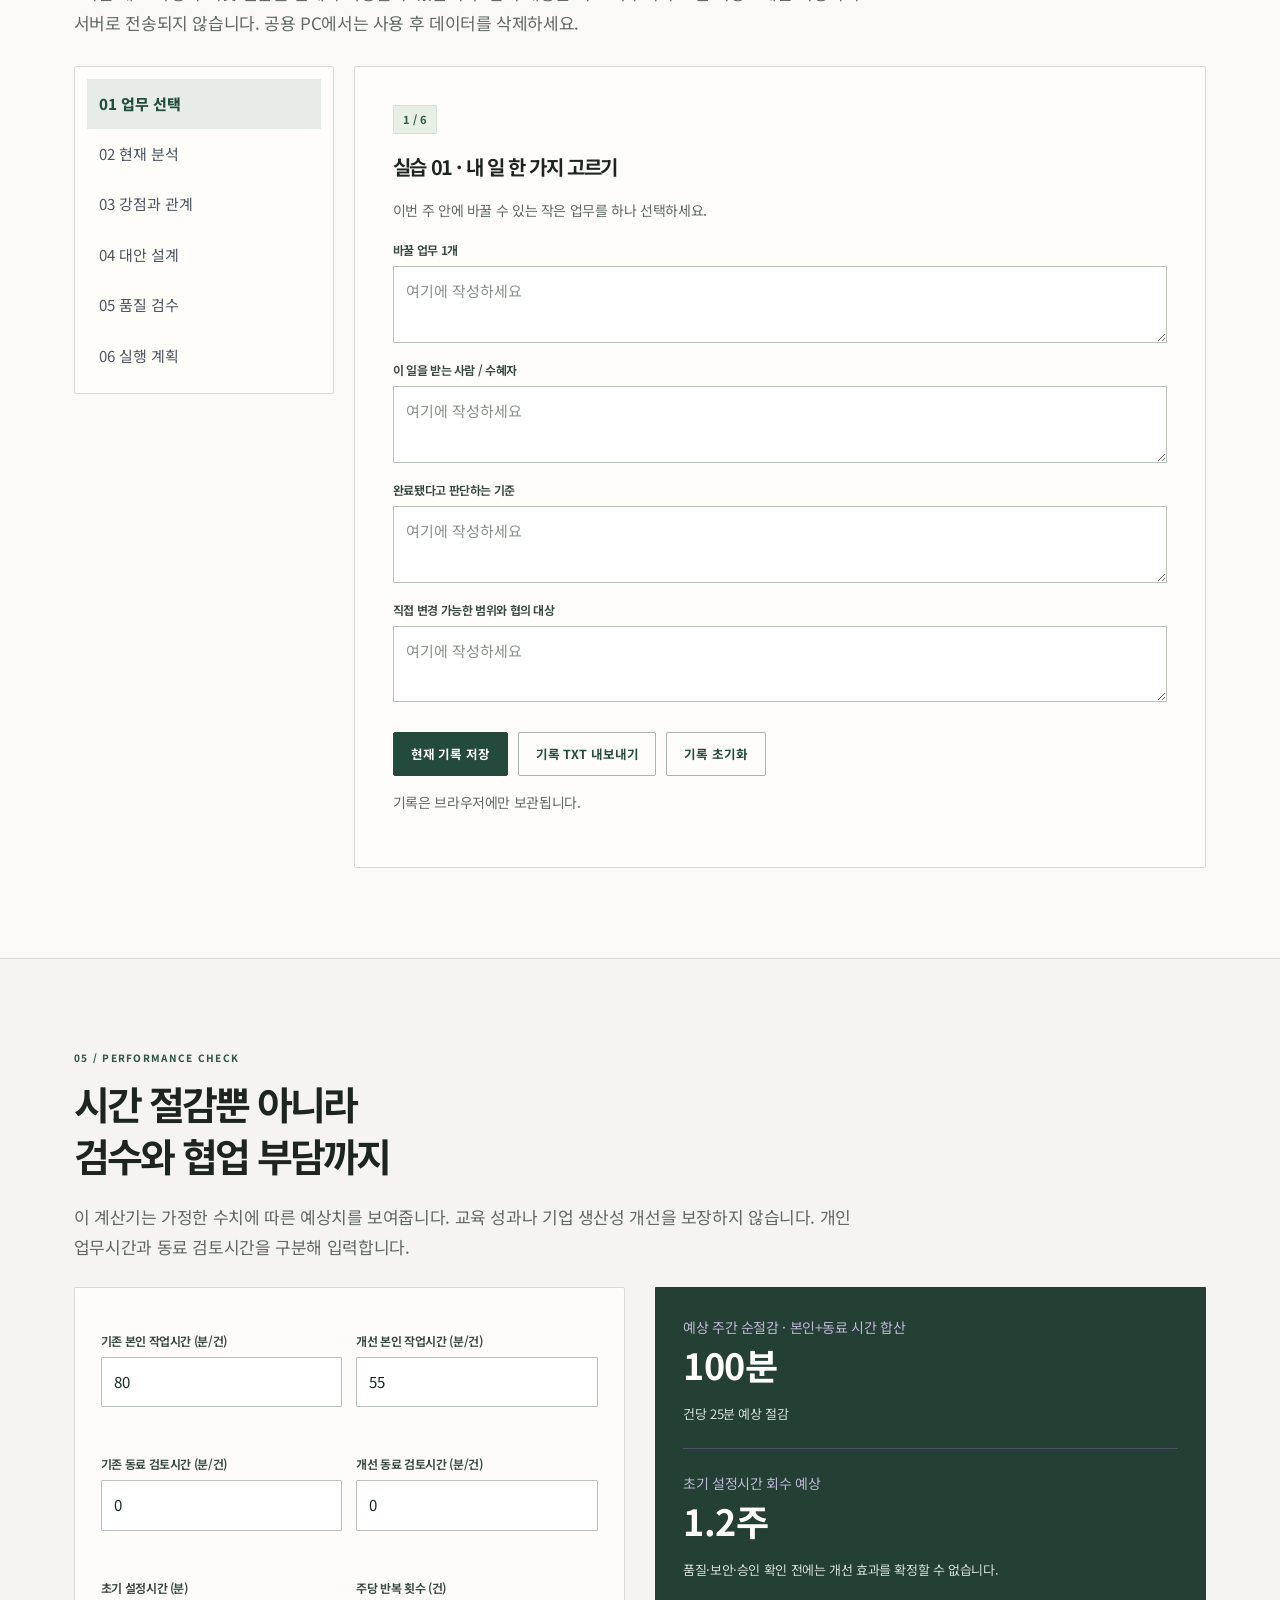
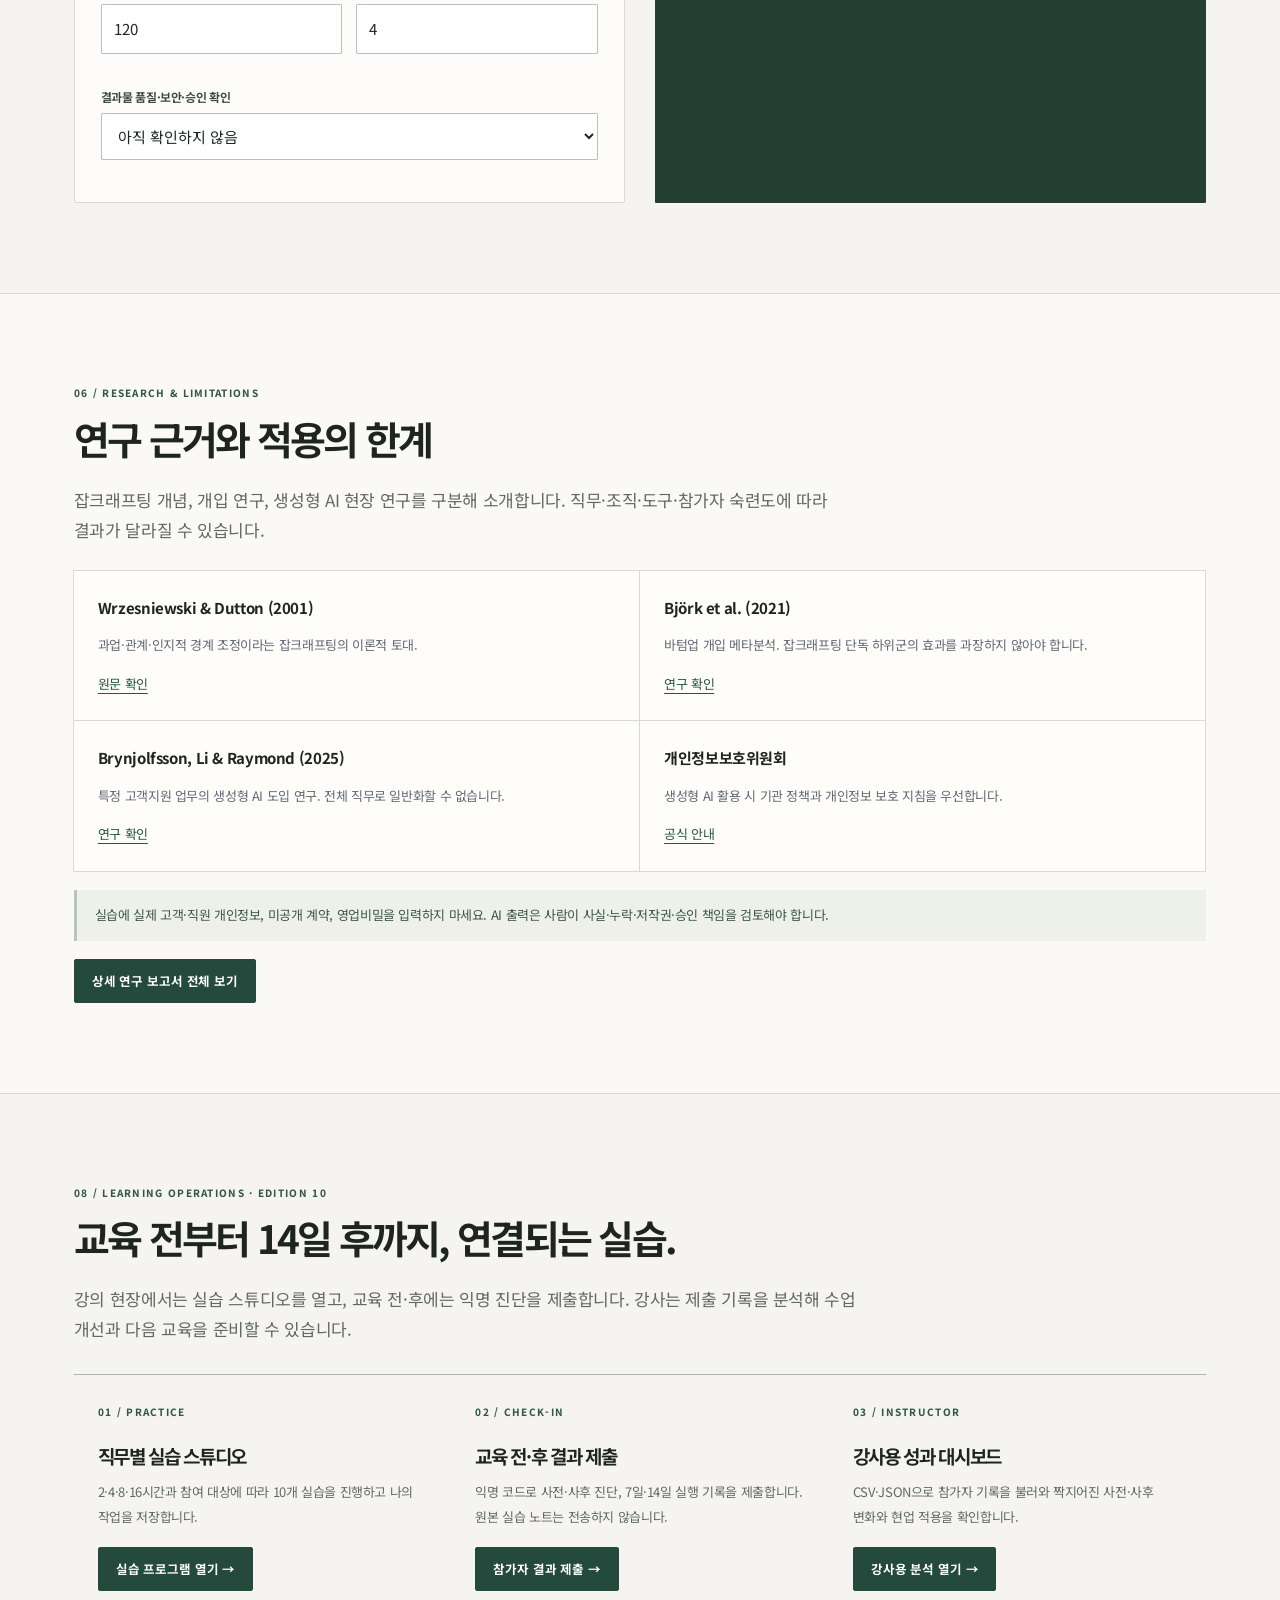
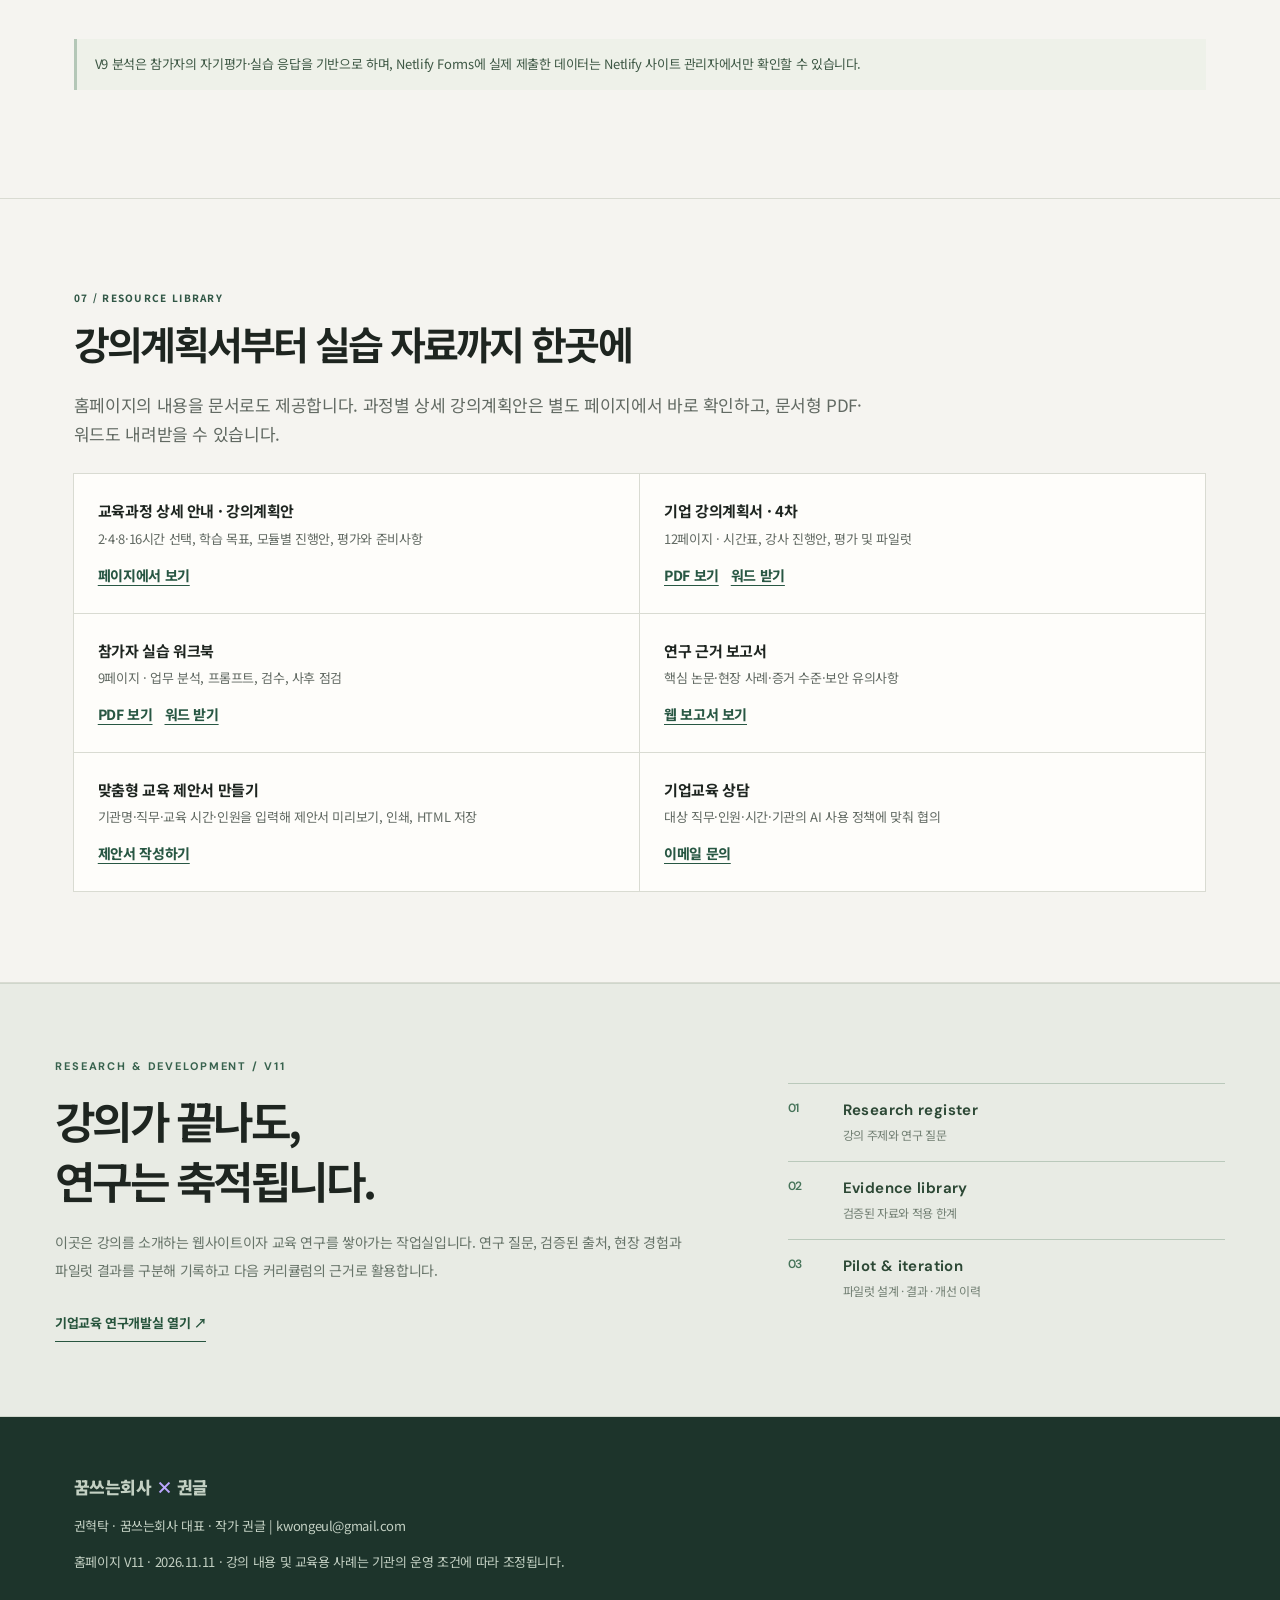
==== commit 4413b1be: "Add files via upload" ====
--- a/index.html
+++ b/index.html
@@ -1,23 +1,24 @@
-<!doctype html><html lang="ko"><head><meta charset="utf-8"><meta name="viewport" content="width=device-width, initial-scale=1"><meta name="theme-color" content="#12151d"><title>AI 잡크래프팅 기업교육 | 꿈쓰는회사 × 권글</title><meta name="description" content="AI 활용 잡크래프팅 기업교육. 2·4·8·16시간 강의계획서, 참가자 실습, 연구 근거와 성과 측정을 한곳에서 확인하세요."><style>
+<!DOCTYPE html>
+<html lang="ko"><head><meta charset="utf-8"/><meta content="width=device-width, initial-scale=1" name="viewport"/><meta content="#F3F1EA" name="theme-color"/><title>AI 잡크래프팅 기업교육 | 꿈쓰는회사 × 권글</title><meta content="AI 활용 잡크래프팅 기업교육. 2·4·8·16시간 강의계획서, 참가자 실습, 연구 근거와 성과 측정을 한곳에서 확인하세요." name="description"/><style>
 :root{--bg:#f6f5f2;--ink:#161b23;--muted:#667078;--purple:#6d59bd;--line:#dededb;--white:#fff;--nav:#171b25}*{box-sizing:border-box}html{scroll-behavior:smooth}body{margin:0;font-family:system-ui,-apple-system,'Malgun Gothic','Apple SD Gothic Neo',sans-serif;color:var(--ink);background:var(--bg);line-height:1.7;word-break:keep-all}a{color:inherit;text-decoration:none}button,input,textarea,select{font:inherit}button{cursor:pointer}.shell{max-width:1190px;margin:auto;padding:0 30px}.top{position:sticky;top:0;z-index:20;background:rgba(23,27,37,.97);color:white;border-bottom:1px solid #30343d}.topin{display:flex;align-items:center;justify-content:space-between;min-height:69px;gap:15px}.brand{font-size:17px;font-weight:850;letter-spacing:-.5px}.brand span{color:#bba7ff}.nav{display:flex;gap:20px;font-size:13px;color:#ddd}.nav a:hover{color:white}.nav .cta{background:#eee9ff;color:#24183d;padding:7px 13px;border-radius:6px}.hero{background:#171b25;color:#fff;padding:92px 0 90px;overflow:hidden}.eyebrow{font-size:12px;letter-spacing:2px;color:#b7a8fa;font-weight:800}.hero h1{font-size:clamp(40px,5.6vw,74px);line-height:1.16;letter-spacing:-3px;margin:22px 0 25px;max-width:900px}.hero h1 em{font-style:normal;color:#b4a1ff}.hero p{font-size:19px;color:#c8cbd4;max-width:680px}.hero-actions,.buttons{display:flex;flex-wrap:wrap;gap:10px;margin-top:30px}.btn{display:inline-flex;align-items:center;justify-content:center;min-height:44px;padding:10px 17px;border:1px solid #bbbfc9;border-radius:6px;font-size:14px;font-weight:750;background:transparent;color:inherit}.btn.primary{background:var(--purple);color:white;border-color:var(--purple)}.btn.light{border-color:#616574;color:white}.btn:hover{filter:brightness(1.12)}.hero-meta{margin-top:65px;display:grid;grid-template-columns:repeat(3,1fr);border-top:1px solid #444957;padding-top:26px;gap:25px}.hero-meta strong{display:block;font-size:25px}.hero-meta span{font-size:13px;color:#b6bac5}.section{padding:85px 0;border-bottom:1px solid var(--line);scroll-margin-top:75px}.section.alt{background:#fff}.kicker{font-size:12px;letter-spacing:1.8px;font-weight:800;color:var(--purple)}h2{font-size:clamp(28px,3.5vw,44px);letter-spacing:-1.7px;line-height:1.3;margin:10px 0 20px}h3{font-size:20px;letter-spacing:-.5px;margin:0 0 10px}.lead{font-size:17px;color:#58616c;max-width:790px}.grid{display:grid;grid-template-columns:repeat(3,1fr);gap:16px;margin-top:30px}.card{background:white;border:1px solid #e4e3e0;border-radius:10px;padding:26px}.alt .card{background:#f8f7f5}.card p{margin:0;color:#59636e;font-size:14px}.number{color:var(--purple);font-size:12px;font-weight:850;letter-spacing:1px;margin-bottom:12px}.course-tabs{display:flex;gap:8px;flex-wrap:wrap;margin:30px 0 18px}.tab{border:1px solid #c9c9d0;background:white;color:#343942;border-radius:6px;padding:11px 23px;font-weight:800}.tab[aria-selected=true]{background:#252333;color:white;border-color:#252333}.course-panel{background:#fff;border:1px solid var(--line);padding:32px;border-radius:10px}.course-panel h3{font-size:26px}.schedule{width:100%;border-collapse:collapse;margin:22px 0}.schedule th,.schedule td{border-bottom:1px solid #e4e4e6;text-align:left;padding:14px 10px;font-size:14px;vertical-align:top}.schedule th{font-size:12px;color:#69717a}.pill{display:inline-block;font-size:12px;font-weight:750;color:#5942a0;background:#eeeafa;border-radius:4px;padding:4px 9px}.case{display:grid;grid-template-columns:1fr 1fr;gap:20px;margin-top:26px}.dark-card{background:#222636;color:#fff;border-radius:10px;padding:28px}.dark-card p{color:#c7c9d0}.muted{color:var(--muted);font-size:14px}.work-layout{display:grid;grid-template-columns:260px 1fr;gap:20px;margin-top:28px;align-items:start}.work-menu{position:sticky;top:88px;background:white;border:1px solid var(--line);padding:12px;border-radius:8px}.work-menu button{display:block;width:100%;text-align:left;border:0;background:none;padding:12px;border-radius:5px;color:#4d5661}.work-menu button.active{background:#eeeafa;color:#4b398a;font-weight:800}.work-pane{background:#fff;border:1px solid var(--line);border-radius:9px;padding:30px}.field{margin:16px 0}.field label{display:block;font-size:13px;font-weight:800;margin-bottom:6px}.field input,.field textarea,.field select{display:block;width:100%;border:1px solid #cdd0d4;background:#fff;border-radius:6px;padding:11px 12px;outline-color:var(--purple)}.field textarea{min-height:94px;resize:vertical}.two{display:grid;grid-template-columns:1fr 1fr;gap:14px}.notice{border-left:3px solid var(--purple);background:#f0edf8;padding:14px 18px;color:#443d59;font-size:13px;margin:18px 0}.calculator{display:grid;grid-template-columns:1fr 1fr;gap:30px;margin-top:25px}.result{background:#232536;color:white;border-radius:10px;padding:28px}.result strong{font-size:36px;display:block;line-height:1.4}.result p{color:#d5d5df;font-size:13px}.sources{display:grid;grid-template-columns:1fr 1fr;gap:14px;margin-top:26px}.source{border:1px solid var(--line);border-radius:8px;padding:20px;background:#fff}.source strong{display:block;margin-bottom:5px}.source a{font-size:13px;color:#5a459f;text-decoration:underline}.source p{font-size:13px;color:#616b75}.download-list{display:grid;grid-template-columns:1fr 1fr;gap:14px;margin-top:25px}.download{padding:22px;border:1px solid var(--line);background:#fff;border-radius:8px}.download strong{display:block}.download span{font-size:13px;color:var(--muted)}.download a{display:inline-block;margin:12px 12px 0 0;color:#5942a0;text-decoration:underline;font-weight:750;font-size:14px}.footer{background:#171b25;color:#ddd;padding:55px 0}.footer p{color:#9fa5b1;font-size:13px}.hidden{display:none!important}@media(max-width:820px){.nav{display:none}.hero{padding:65px 0}.hero h1{letter-spacing:-1.6px}.grid,.sources,.download-list{grid-template-columns:1fr 1fr}.work-layout{grid-template-columns:1fr}.work-menu{position:static;display:flex;overflow:auto}.work-menu button{min-width:120px}.case,.calculator{grid-template-columns:1fr}}@media(max-width:560px){.shell{padding:0 18px}.hero-meta,.grid,.sources,.download-list,.two{grid-template-columns:1fr}.hero-meta{gap:15px}.section{padding:60px 0}.course-panel,.work-pane{padding:18px}.schedule th,.schedule td{padding:10px 5px;font-size:12px}.hero p{font-size:16px}}@media print{.top,.hero-actions,.work-menu,.buttons,.footer{display:none!important}.hero{background:white;color:black;padding:15px 0}.hero p,.hero-meta span{color:#444}.section{padding:25px 0}.work-layout{display:block}.work-pane{border:0}}
 
 
 .split-head{display:flex;justify-content:space-between;align-items:end;gap:24px}.split-head>div{max-width:740px}.split-head>.btn{flex-shrink:0}.course-teasers{display:grid;grid-template-columns:repeat(4,minmax(0,1fr));gap:13px;margin-top:28px}.course-teaser{padding:25px 22px;background:#fff;border:1px solid #dedede;border-radius:13px;transition:transform .15s,border-color .15s;min-width:0}.course-teaser:hover{transform:translateY(-3px);border-color:#9180d7}.course-teaser .minor{display:block;color:#6f58bb;font-size:11px;font-weight:800;letter-spacing:1.4px}.course-teaser strong{display:block;font-size:23px;letter-spacing:-1px;margin:14px 0 9px}.course-teaser p{font-size:14px;color:#68717c;margin:0 0 20px;min-height:48px}.course-teaser .teaser-foot{font-size:12px;font-weight:750;border-top:1px solid #e7e5e8;padding-top:13px;display:block}.course-teaser.featured{background:#211f32;color:#fff;border-color:#211f32}.course-teaser.featured p{color:#d6d0e5}.course-teaser.featured .minor{color:#baa9ff}.course-teaser.featured .teaser-foot{border-color:#484457}.inline-note{font-size:13px;color:#64707a;margin:17px 0 0}@media(max-width:920px){.course-teasers{grid-template-columns:repeat(2,minmax(0,1fr))}.split-head{display:block}.split-head .btn{display:inline-flex;margin-top:4px}}@media(max-width:570px){.course-teasers{grid-template-columns:1fr}.course-teaser p{min-height:0}.split-head h2{font-size:clamp(32px,8vw,44px)}}
 
 .v9-ops{grid-template-columns:repeat(3,minmax(0,1fr))}.v9-ops .card{display:flex;flex-direction:column;align-items:flex-start;gap:10px}.v9-ops .card h3{margin:0}.v9-ops .card p{margin:0 0 8px}.v9-ops .card .btn{margin-top:auto}@media(max-width:920px){.v9-ops{grid-template-columns:1fr}}
-</style></head><body>
-<header class="top"><div class="shell topin"><a class="brand" href="#home">꿈쓰는회사 <span>×</span> 권글</a><nav class="nav"><a href="#overview">교육 소개</a><a href="curriculum.html">과정 안내</a><a href="#cases">사례</a><a href="#workbook">온라인 워크북</a><a href="practice.html">실습 스튜디오</a><a href="checkin.html">결과 제출</a><a href="dashboard.html">강사용 분석</a><a href="proposal.html">맞춤 제안서</a><a href="#research">연구 근거</a><a href="#downloads" class="cta">자료실</a></nav></div></header>
-<main><section class="hero" id="home"><div class="shell"><div class="eyebrow">CORPORATE LEARNING · JOB CRAFTING × AI</div><h1>일을 더 빨리 하는 법보다<br><em>일하는 방식을 바꾸는 법.</em></h1><p>AI 활용 잡크래프팅 기업교육. 내가 잘하는 일을 남기고, 반복되는 과정을 다시 설계하며, 함께 일하는 관계까지 점검하는 실전형 워크숍입니다.</p><div class="hero-actions"><a class="btn primary" href="curriculum.html">교육과정 살펴보기</a><a class="btn light" href="#workbook">온라인 실습 시작하기</a><a class="btn light" href="mailto:kwongeul@gmail.com?subject=AI%20%EC%9E%A1%ED%81%AC%EB%9E%98%ED%94%84%ED%8C%85%20%EA%B8%B0%EC%97%85%EA%B5%90%EC%9C%A1%20%EB%AC%B8%EC%9D%98">기업교육 문의</a><a class="btn light" href="proposal.html">기관 맞춤 제안서 만들기</a></div><div class="hero-meta"><div><strong>2 · 4 · 8 · 16h</strong><span>목적에 따라 선택하는 교육 구성</span></div><div><strong>4시간</strong><span>대표 워크숍 · 순수 학습 240분</span></div><div><strong>7일 / 14일</strong><span>실행 및 사후 점검 설계</span></div></div></div></section>
-<section class="section" id="overview"><div class="shell"><div class="kicker">01 / WHY THIS COURSE</div><h2>AI를 배우는 교육이 아니라<br>나의 일을 다시 설계하는 교육</h2><p class="lead">잡크래프팅은 자신의 과업·관계·일의 의미를 능동적으로 조정하는 접근입니다. 여기에 AI를 무조건 더하기보다, 사람이 지켜야 할 판단과 도구가 보조할 작업을 구분합니다.</p><div class="grid"><article class="card"><div class="number">TASK CRAFTING</div><h3>과업을 바꾸다</h3><p>반복·대기·재작업이 발생하는 과정을 분해하고, AI 없이 단순화할 방법과 AI 보조 방법을 함께 설계합니다.</p></article><article class="card"><div class="number">RELATIONAL CRAFTING</div><h3>관계를 바꾸다</h3><p>요청자·검토자·승인자와의 관계를 점검하고, 시간을 아끼는 과정에서 동료에게 부담이 넘어가지 않게 합니다.</p></article><article class="card"><div class="number">COGNITIVE CRAFTING</div><h3>일의 의미를 바꾸다</h3><p>속도만 높이는 대신 자신의 강점, 일의 수혜자, 전문적인 판단에 더 많은 시간을 쓰는 방법을 찾습니다.</p></article></div></div></section>
-<section class="section alt" id="courses"><div class="shell"><div class="kicker">02 / CURRICULUM</div><div class="split-head"><div><h2>목적에 맞춰 선택하는 교육과정</h2><p class="lead">교육 목표와 현업 적용 범위에 따라 2·4·8·16시간 과정을 선택하세요. 상세 페이지에서 시간표뿐 아니라 회차별 강의계획안, 실습자료, 평가 방법까지 확인할 수 있습니다.</p></div><a class="btn primary" href="curriculum.html">전체 커리큘럼·강의계획안 보기 ↗</a></div><div class="course-teasers"><a href="curriculum.html?course=2#course-detail" class="course-teaser"><span class="minor">01 / AWARENESS</span><strong>2시간 특강</strong><p>개념 이해 · 업무 1개 선택 · 첫 실행 약속</p><span class="teaser-foot">120분 학습 · 1회</span></a><a href="curriculum.html?course=4#course-detail" class="course-teaser featured"><span class="minor">02 / FLAGSHIP</span><strong>4시간 대표 워크숍</strong><p>업무 분해 · 강점 발견 · AI 대안 설계 · 검수</p><span class="teaser-foot">240분 학습 · 1회</span></a><a href="curriculum.html?course=8#course-detail" class="course-teaser"><span class="minor">03 / PRACTICE</span><strong>8시간 실습</strong><p>두 차례 집중 실습 · 시제품 제작 · 비교 검토</p><span class="teaser-foot">480분 학습 · 2회</span></a><a href="curriculum.html?course=16#course-detail" class="course-teaser"><span class="minor">04 / APPLICATION</span><strong>16시간 현업 적용</strong><p>업무 실험 · 협업 조정 · 적용 결과 확인</p><span class="teaser-foot">960분 학습 · 4회</span></a></div><p class="inline-note">교육시간은 휴식 제외 순수 학습 기준입니다. 4시간 수업은 휴식 20분을 포함해 총 260분으로 운영합니다.</p></div></section>
-<section class="section" id="cases"><div class="shell"><div class="kicker">03 / CASE & APPLICATION</div><h2>경험은 이야기로, 효과는 검증으로</h2><p class="lead">강사의 실제 경험과 교육용 가상 데이터를 구분합니다. 확인되지 않은 수치를 기업의 보편적인 생산성 향상으로 소개하지 않습니다.</p><div class="case"><article class="dark-card"><span class="pill">강사 본인 보고 · 측정 전</span><h3 style="margin-top:18px">권글의 업무 구조 재설계</h3><p>기획·글쓰기·발행·수정·홈페이지 제작을 개인이 직접 수행하면서 느꼈던 시간의 한계. AI 보조와 표준화를 활용해 어떤 판단을 남기고 어떤 절차를 바꿀지 고민한 경험을 강의의 출발점으로 삼습니다.</p><p style="font-size:13px">블로그 원고 작업시간 단축 경험은 본인 보고이며, 동일 조건으로 검증된 비교 실험이 아닙니다.</p></article><article class="card"><span class="pill">교육용 가상 사례</span><h3 style="margin-top:18px">사내 교육 안내문 만들기</h3><p>일정·대상·장소·준비물 누락 때문에 수정이 반복되는 안내문 업무. 제공된 사실만으로 초안을 만들고, 미확인 정보는 임의 생성하지 않으며, 사람이 최종 검수합니다.</p><p style="margin-top:15px"><strong>가상 예시:</strong> 기존 80분 → 개선 55분, 초기 설정 120분, 주 4회 수행. 아래 계산기로 직접 바꿔볼 수 있습니다.</p><a href="#calculator" style="display:inline-block;color:#5b46a0;text-decoration:underline;margin-top:16px;font-weight:800">성과 계산기 열기</a></article></div><div class="grid"><div class="card"><div class="number">STEP 01</div><h3>문제 발견</h3><p>업무 1건의 입력·처리·검수·수정·승인 흐름을 기록합니다.</p></div><div class="card"><div class="number">STEP 02</div><h3>대안 비교</h3><p>AI 없는 절차 개선과 AI 보조안을 나란히 비교합니다.</p></div><div class="card"><div class="number">STEP 03</div><h3>작은 실험</h3><p>7일 실행 후 14일에 품질·시간·협업 영향을 다시 확인합니다.</p></div></div></div></section>
-<section class="section alt" id="workbook"><div class="shell"><div class="kicker">04 / INTERACTIVE WORKBOOK</div><h2>강의장에서 바로 쓰는 온라인 워크북</h2><p class="lead">4시간 대표 과정의 여섯 실습을 웹에서 작성할 수 있습니다. 입력 내용은 이 브라우저의 로컬 저장소에만 저장되며 서버로 전송되지 않습니다. 공용 PC에서는 사용 후 데이터를 삭제하세요.</p><div class="work-layout"><div class="work-menu" id="work-menu"></div><div class="work-pane"><div id="work-content"></div><div class="buttons"><button class="btn primary" id="save-work">현재 기록 저장</button><button class="btn" id="export-work">기록 TXT 내보내기</button><button class="btn" id="clear-work">기록 초기화</button></div><p class="muted" id="work-status" aria-live="polite">기록은 브라우저에만 보관됩니다.</p></div></div></div></section>
-<section class="section" id="calculator"><div class="shell"><div class="kicker">05 / PERFORMANCE CHECK</div><h2>시간 절감뿐 아니라<br>검수와 협업 부담까지</h2><p class="lead">이 계산기는 가정한 수치에 따른 예상치를 보여줍니다. 교육 성과나 기업 생산성 개선을 보장하지 않습니다. 개인 업무시간과 동료 검토시간을 구분해 입력합니다.</p><div class="calculator"><div class="card"><div class="two"><div class="field"><label for="before">기존 본인 작업시간 (분/건)</label><input id="before" type="number" min="0" value="80"></div><div class="field"><label for="after">개선 본인 작업시간 (분/건)</label><input id="after" type="number" min="0" value="55"></div><div class="field"><label for="peerBefore">기존 동료 검토시간 (분/건)</label><input id="peerBefore" type="number" min="0" value="0"></div><div class="field"><label for="peerAfter">개선 동료 검토시간 (분/건)</label><input id="peerAfter" type="number" min="0" value="0"></div><div class="field"><label for="setup">초기 설정시간 (분)</label><input id="setup" type="number" min="0" value="120"></div><div class="field"><label for="freq">주당 반복 횟수 (건)</label><input id="freq" type="number" min="0" value="4"></div></div><div class="field"><label for="quality">결과물 품질·보안·승인 확인</label><select id="quality"><option value="pending">아직 확인하지 않음</option><option value="pass">필수 품질·보안·승인 기준 충족</option><option value="fail">오류 또는 보안·승인 문제 발견</option></select></div></div><div class="result" aria-live="polite"><div class="muted" style="color:#bcb8d4">예상 주간 순절감 · 본인+동료 시간 합산</div><strong id="weekly">100분</strong><p id="peritem">건당 25분 절감</p><hr style="border:0;border-top:1px solid #525366;margin:22px 0"><div class="muted" style="color:#bcb8d4">초기 설정시간 회수 예상</div><strong id="payback">1.2주</strong><p id="qualityNote">품질을 확인하기 전에는 개선 효과를 확정할 수 없습니다.</p></div></div></div></section>
-<section class="section alt" id="research"><div class="shell"><div class="kicker">06 / RESEARCH & LIMITATIONS</div><h2>연구 근거와 적용의 한계</h2><p class="lead">잡크래프팅 개념, 개입 연구, 생성형 AI 현장 연구를 구분해 소개합니다. 직무·조직·도구·참가자 숙련도에 따라 결과가 달라질 수 있습니다.</p><div class="sources"><article class="source"><strong>Wrzesniewski & Dutton (2001)</strong><p>과업·관계·인지적 경계 조정이라는 잡크래프팅의 이론적 토대.</p><a href="https://doi.org/10.5465/amr.2001.4378011" target="_blank" rel="noopener">원문 확인</a></article><article class="source"><strong>Björk et al. (2021)</strong><p>바텀업 개입 메타분석. 잡크래프팅 단독 하위군의 효과를 과장하지 않아야 합니다.</p><a href="https://www.frontiersin.org/journals/psychology/articles/10.3389/fpsyg.2021.638558/full" target="_blank" rel="noopener">연구 확인</a></article><article class="source"><strong>Brynjolfsson, Li & Raymond (2025)</strong><p>특정 고객지원 업무의 생성형 AI 도입 연구. 전체 직무로 일반화할 수 없습니다.</p><a href="https://academic.oup.com/qje/article/140/2/889/7990658" target="_blank" rel="noopener">연구 확인</a></article><article class="source"><strong>개인정보보호위원회</strong><p>생성형 AI 활용 시 기관 정책과 개인정보 보호 지침을 우선합니다.</p><a href="https://www.privacy.go.kr/front/bbs/bbsView.do?bbsNo=BBSMSTR_000000000049&bbscttNo=20836" target="_blank" rel="noopener">공식 안내</a></article></div><div class="notice">실습에 실제 고객·직원 개인정보, 미공개 계약, 영업비밀을 입력하지 마세요. AI 출력은 사람이 사실·누락·저작권·승인 책임을 검토해야 합니다.</div><a class="btn primary" href="research.html">상세 연구 보고서 전체 보기</a></div></section>
-<section class="section" id="learning-ops"><div class="shell"><div class="kicker">08 / LEARNING OPERATIONS · VERSION 09</div><h2>교육 전부터 14일 후까지, 연결되는 실습.</h2><p class="lead">강의 현장에서는 실습 스튜디오를 열고, 교육 전·후에는 익명 진단을 제출합니다. 강사는 제출 기록을 분석해 수업 개선과 다음 교육을 준비할 수 있습니다.</p><div class="grid v9-ops"><div class="card"><div class="number">01 / PRACTICE</div><h3>직무별 실습 스튜디오</h3><p>2·4·8·16시간과 참여 대상에 따라 10개 실습을 진행하고 나의 작업을 저장합니다.</p><a class="btn primary" href="practice.html">실습 프로그램 열기 →</a></div><div class="card"><div class="number">02 / CHECK-IN</div><h3>교육 전·후 결과 제출</h3><p>익명 코드로 사전·사후 진단, 7일·14일 실행 기록을 제출합니다. 원본 실습 노트는 전송하지 않습니다.</p><a class="btn primary" href="checkin.html">참가자 결과 제출 →</a></div><div class="card"><div class="number">03 / INSTRUCTOR</div><h3>강사용 성과 대시보드</h3><p>CSV·JSON으로 참가자 기록을 불러와 짝지어진 사전·사후 변화와 현업 적용을 확인합니다.</p><a class="btn primary" href="dashboard.html">강사용 분석 열기 →</a></div></div><div class="notice" style="margin-top:20px">V9 분석은 참가자의 자기평가·실습 응답을 기반으로 하며, Netlify Forms에 실제 제출한 데이터는 Netlify 사이트 관리자에서만 확인할 수 있습니다.</div></div></section>
-<section class="section" id="downloads"><div class="shell"><div class="kicker">07 / RESOURCE LIBRARY</div><h2>강의계획서부터 실습 자료까지 한곳에</h2><p class="lead">홈페이지의 내용을 문서로도 제공합니다. 과정별 상세 강의계획안은 별도 페이지에서 바로 확인하고, 문서형 PDF·워드도 내려받을 수 있습니다.</p><div class="download-list"><div class="download"><strong>교육과정 상세 안내 · 강의계획안</strong><span>2·4·8·16시간 선택, 학습 목표, 모듈별 진행안, 평가와 준비사항</span><div><a href="curriculum.html">페이지에서 보기</a></div></div><div class="download"><strong>기업 강의계획서 · 4차</strong><span>12페이지 · 시간표, 강사 진행안, 평가 및 파일럿</span><div><a href="assets/JobCrafting_Lecture_Plan_v4.pdf" target="_blank">PDF 보기</a><a href="assets/JobCrafting_Lecture_Plan_v4.docx" download>워드 받기</a></div></div><div class="download"><strong>참가자 실습 워크북</strong><span>9페이지 · 업무 분석, 프롬프트, 검수, 사후 점검</span><div><a href="assets/JobCrafting_Workbook_v1.pdf" target="_blank">PDF 보기</a><a href="assets/JobCrafting_Workbook_v1.docx" download>워드 받기</a></div></div><div class="download"><strong>연구 근거 보고서</strong><span>핵심 논문·현장 사례·증거 수준·보안 유의사항</span><div><a href="research.html">웹 보고서 보기</a></div></div><div class="download"><strong>맞춤형 교육 제안서 만들기</strong><span>기관명·직무·교육 시간·인원을 입력해 제안서 미리보기, 인쇄, HTML 저장</span><div><a href="proposal.html">제안서 작성하기</a></div></div><div class="download"><strong>기업교육 상담</strong><span>대상 직무·인원·시간·기관의 AI 사용 정책에 맞춰 협의</span><div><a href="mailto:kwongeul@gmail.com?subject=%EC%9E%A1%ED%81%AC%EB%9E%98%ED%94%84%ED%8C%85%20%EA%B8%B0%EC%97%85%EA%B5%90%EC%9C%A1%20%EB%AC%B8%EC%9D%98">이메일 문의</a></div></div></div></div></section></main>
-<footer class="footer"><div class="shell"><div class="brand">꿈쓰는회사 <span>×</span> 권글</div><p>권혁탁 · 꿈쓰는회사 대표 · 작가 권글 | kwongeul@gmail.com</p><p>교육 자료 버전 06 · 2026.11.10 · 강의 내용 및 교육용 사례는 기관의 운영 조건에 따라 조정됩니다.</p></div></footer>
+</style><link href="assets/v10.css" rel="stylesheet"/><link rel="stylesheet" href="assets/research-v11.css"></head><body class="v10 v10-index"><header class="v10-header" id="site-header"><div class="v10-header-in"><a aria-label="꿈쓰는회사 교육 홈페이지" class="v10-logo" href="index.html"><span class="v10-wordmark">꿈쓰는회사<span class="v10-logo-dot">.</span></span><span class="v10-logo-sub">KWONGEUL / EDUCATION</span></a><nav aria-label="주요 메뉴" class="v10-nav"><a href="lab.html">연구개발실</a><a href="curriculum.html">교육과정</a><a href="practice.html">실습 스튜디오</a><a href="checkin.html">참가자 진단</a><a href="dashboard.html">강사용 분석</a><details class="v10-more"><summary>더 보기</summary><div class="v10-more-menu"><a href="proposal.html">맞춤 제안서</a><a href="research.html">연구 근거</a><a href="sources.html">근거 자료은행</a><a href="protocol.html">파일럿 설계</a><a href="index.html#downloads">자료실</a></div></details></nav><a class="v10-header-cta" href="proposal.html">기업교육 제안받기 <span aria-hidden="true">↗</span></a><button aria-controls="v10-mobile-menu" aria-expanded="false" class="v10-menu-toggle" id="v10-menu-toggle" type="button">메뉴 <span aria-hidden="true">☰</span></button></div><nav aria-label="모바일 메뉴" class="v10-mobile-menu" hidden="" id="v10-mobile-menu"><a href="lab.html">연구개발실</a><a href="sources.html">근거 자료은행</a><a href="protocol.html">파일럿 설계서</a><a aria-current="page" href="index.html">소개</a><a href="curriculum.html">교육과정</a><a href="practice.html">실습 스튜디오</a><a href="checkin.html">참가자 진단</a><a href="dashboard.html">강사용 분석</a><a href="proposal.html">제안서</a><a href="research.html">연구 근거</a><a href="sources.html">근거 자료은행</a><a href="protocol.html">파일럿 설계</a><a href="index.html#downloads">자료실</a></nav></header>
+
+<main><section aria-labelledby="v10-main-heading" class="v10-home-hero" id="home"><div class="v10-max"><div class="v10-home-label"><span>꿈쓰는회사 / 기업교육 프로그램</span><span>JOB CRAFTING × AI</span></div><div class="v10-home-grid"><div class="v10-home-message"><p class="v10-home-index">A NEW WAY TO WORK <span>—</span> 01</p><h1 id="v10-main-heading">일을 더 잘하는 방법은,<br/><span>일을 다시 보는 것</span>에서<br/>시작됩니다.</h1><p class="v10-home-description">반복되는 일은 덜어내고, 사람의 강점은 더 선명하게.<br/>일의 과업·관계·의미를 다시 설계하는 AI 활용 잡크래프팅 기업교육입니다.</p><div class="v10-home-actions"><a class="v10-action" href="curriculum.html">교육과정 알아보기 <span aria-hidden="true">↗</span></a><a class="v10-sub-action" href="practice.html">실습 프로그램 체험하기 <span aria-hidden="true">↗</span></a></div></div><aside aria-label="교육 설계 개요" class="v10-home-aside"><div class="v10-aside-top"><span>THE LEARNING FRAMEWORK</span><span>2026 / KWONGEUL</span></div><div class="v10-mark">J<span>·</span>C</div><div class="v10-aside-body"><div><span>01</span><strong>OBSERVE</strong><small>지금의 일 관찰하기</small></div><div><span>02</span><strong>REDESIGN</strong><small>강점을 중심으로 재설계하기</small></div><div><span>03</span><strong>APPLY</strong><small>현업에 적용하고 검증하기</small></div></div><div class="v10-aside-bottom">단발성 AI 도구 교육이 아닌, 실제 일하는 방식을 바꾸는 워크숍.</div></aside></div><div class="v10-home-bottom"><div><strong>02 / 04 / 08 / 16H</strong><span>상황에 맞게 선택하는 과정</span></div><div><strong>진단 · 설계 · 실행</strong><span>교육과 실습이 연결되는 구조</span></div><div><a href="proposal.html">기업 맞춤 강의계획 요청 <span aria-hidden="true">↗</span></a></div></div></div></section>
+<section class="section" id="overview"><div class="shell"><div class="kicker">01 / WHY THIS COURSE</div><h2>AI를 배우는 교육이 아니라<br/>나의 일을 다시 설계하는 교육</h2><p class="lead">잡크래프팅은 자신의 과업·관계·일의 의미를 능동적으로 조정하는 접근입니다. 여기에 AI를 무조건 더하기보다, 사람이 지켜야 할 판단과 도구가 보조할 작업을 구분합니다.</p><div class="grid"><article class="card"><div class="number">TASK CRAFTING</div><h3>과업을 바꾸다</h3><p>반복·대기·재작업이 발생하는 과정을 분해하고, AI 없이 단순화할 방법과 AI 보조 방법을 함께 설계합니다.</p></article><article class="card"><div class="number">RELATIONAL CRAFTING</div><h3>관계를 바꾸다</h3><p>요청자·검토자·승인자와의 관계를 점검하고, 시간을 아끼는 과정에서 동료에게 부담이 넘어가지 않게 합니다.</p></article><article class="card"><div class="number">COGNITIVE CRAFTING</div><h3>일의 의미를 바꾸다</h3><p>속도만 높이는 대신 자신의 강점, 일의 수혜자, 전문적인 판단에 더 많은 시간을 쓰는 방법을 찾습니다.</p></article></div></div></section>
+<section class="section alt" id="courses"><div class="shell"><div class="kicker">02 / CURRICULUM</div><div class="split-head"><div><h2>목적에 맞춰 선택하는 교육과정</h2><p class="lead">교육 목표와 현업 적용 범위에 따라 2·4·8·16시간 과정을 선택하세요. 상세 페이지에서 시간표뿐 아니라 회차별 강의계획안, 실습자료, 평가 방법까지 확인할 수 있습니다.</p></div><a class="btn primary" href="curriculum.html">전체 커리큘럼·강의계획안 보기 ↗</a></div><div class="course-teasers"><a class="course-teaser" href="curriculum.html?course=2#course-detail"><span class="minor">01 / AWARENESS</span><strong>2시간 특강</strong><p>개념 이해 · 업무 1개 선택 · 첫 실행 약속</p><span class="teaser-foot">120분 학습 · 1회</span></a><a class="course-teaser featured" href="curriculum.html?course=4#course-detail"><span class="minor">02 / FLAGSHIP</span><strong>4시간 대표 워크숍</strong><p>업무 분해 · 강점 발견 · AI 대안 설계 · 검수</p><span class="teaser-foot">240분 학습 · 1회</span></a><a class="course-teaser" href="curriculum.html?course=8#course-detail"><span class="minor">03 / PRACTICE</span><strong>8시간 실습</strong><p>두 차례 집중 실습 · 시제품 제작 · 비교 검토</p><span class="teaser-foot">480분 학습 · 2회</span></a><a class="course-teaser" href="curriculum.html?course=16#course-detail"><span class="minor">04 / APPLICATION</span><strong>16시간 현업 적용</strong><p>업무 실험 · 협업 조정 · 적용 결과 확인</p><span class="teaser-foot">960분 학습 · 4회</span></a></div><p class="inline-note">교육시간은 휴식 제외 순수 학습 기준입니다. 4시간 수업은 휴식 20분을 포함해 총 260분으로 운영합니다.</p></div></section>
+<section class="section" id="cases"><div class="shell"><div class="kicker">03 / CASE &amp; APPLICATION</div><h2>경험은 이야기로, 효과는 검증으로</h2><p class="lead">강사의 실제 경험과 교육용 가상 데이터를 구분합니다. 확인되지 않은 수치를 기업의 보편적인 생산성 향상으로 소개하지 않습니다.</p><div class="case"><article class="dark-card"><span class="pill">강사 본인 보고 · 측정 전</span><h3 style="margin-top:18px">권글의 업무 구조 재설계</h3><p>기획·글쓰기·발행·수정·홈페이지 제작을 개인이 직접 수행하면서 느꼈던 시간의 한계. AI 보조와 표준화를 활용해 어떤 판단을 남기고 어떤 절차를 바꿀지 고민한 경험을 강의의 출발점으로 삼습니다.</p><p style="font-size:13px">블로그 원고 작업시간 단축 경험은 본인 보고이며, 동일 조건으로 검증된 비교 실험이 아닙니다.</p></article><article class="card"><span class="pill">교육용 가상 사례</span><h3 style="margin-top:18px">사내 교육 안내문 만들기</h3><p>일정·대상·장소·준비물 누락 때문에 수정이 반복되는 안내문 업무. 제공된 사실만으로 초안을 만들고, 미확인 정보는 임의 생성하지 않으며, 사람이 최종 검수합니다.</p><p style="margin-top:15px"><strong>가상 예시:</strong> 기존 80분 → 개선 55분, 초기 설정 120분, 주 4회 수행. 아래 계산기로 직접 바꿔볼 수 있습니다.</p><a href="#calculator" style="display:inline-block;color:#5b46a0;text-decoration:underline;margin-top:16px;font-weight:800">성과 계산기 열기</a></article></div><div class="grid"><div class="card"><div class="number">STEP 01</div><h3>문제 발견</h3><p>업무 1건의 입력·처리·검수·수정·승인 흐름을 기록합니다.</p></div><div class="card"><div class="number">STEP 02</div><h3>대안 비교</h3><p>AI 없는 절차 개선과 AI 보조안을 나란히 비교합니다.</p></div><div class="card"><div class="number">STEP 03</div><h3>작은 실험</h3><p>7일 실행 후 14일에 품질·시간·협업 영향을 다시 확인합니다.</p></div></div></div></section>
+<section class="section alt" id="workbook"><div class="shell"><div class="kicker">04 / INTERACTIVE WORKBOOK</div><h2>강의장에서 바로 쓰는 온라인 워크북</h2><p class="lead">4시간 대표 과정의 여섯 실습을 웹에서 작성할 수 있습니다. 입력 내용은 이 브라우저의 로컬 저장소에만 저장되며 서버로 전송되지 않습니다. 공용 PC에서는 사용 후 데이터를 삭제하세요.</p><div class="work-layout"><div class="work-menu" id="work-menu"></div><div class="work-pane"><div id="work-content"></div><div class="buttons"><button class="btn primary" id="save-work">현재 기록 저장</button><button class="btn" id="export-work">기록 TXT 내보내기</button><button class="btn" id="clear-work">기록 초기화</button></div><p aria-live="polite" class="muted" id="work-status">기록은 브라우저에만 보관됩니다.</p></div></div></div></section>
+<section class="section" id="calculator"><div class="shell"><div class="kicker">05 / PERFORMANCE CHECK</div><h2>시간 절감뿐 아니라<br/>검수와 협업 부담까지</h2><p class="lead">이 계산기는 가정한 수치에 따른 예상치를 보여줍니다. 교육 성과나 기업 생산성 개선을 보장하지 않습니다. 개인 업무시간과 동료 검토시간을 구분해 입력합니다.</p><div class="calculator"><div class="card"><div class="two"><div class="field"><label for="before">기존 본인 작업시간 (분/건)</label><input id="before" min="0" type="number" value="80"/></div><div class="field"><label for="after">개선 본인 작업시간 (분/건)</label><input id="after" min="0" type="number" value="55"/></div><div class="field"><label for="peerBefore">기존 동료 검토시간 (분/건)</label><input id="peerBefore" min="0" type="number" value="0"/></div><div class="field"><label for="peerAfter">개선 동료 검토시간 (분/건)</label><input id="peerAfter" min="0" type="number" value="0"/></div><div class="field"><label for="setup">초기 설정시간 (분)</label><input id="setup" min="0" type="number" value="120"/></div><div class="field"><label for="freq">주당 반복 횟수 (건)</label><input id="freq" min="0" type="number" value="4"/></div></div><div class="field"><label for="quality">결과물 품질·보안·승인 확인</label><select id="quality"><option value="pending">아직 확인하지 않음</option><option value="pass">필수 품질·보안·승인 기준 충족</option><option value="fail">오류 또는 보안·승인 문제 발견</option></select></div></div><div aria-live="polite" class="result"><div class="muted" style="color:#bcb8d4">예상 주간 순절감 · 본인+동료 시간 합산</div><strong id="weekly">100분</strong><p id="peritem">건당 25분 절감</p><hr style="border:0;border-top:1px solid #525366;margin:22px 0"/><div class="muted" style="color:#bcb8d4">초기 설정시간 회수 예상</div><strong id="payback">1.2주</strong><p id="qualityNote">품질을 확인하기 전에는 개선 효과를 확정할 수 없습니다.</p></div></div></div></section>
+<section class="section alt" id="research"><div class="shell"><div class="kicker">06 / RESEARCH &amp; LIMITATIONS</div><h2>연구 근거와 적용의 한계</h2><p class="lead">잡크래프팅 개념, 개입 연구, 생성형 AI 현장 연구를 구분해 소개합니다. 직무·조직·도구·참가자 숙련도에 따라 결과가 달라질 수 있습니다.</p><div class="sources"><article class="source"><strong>Wrzesniewski &amp; Dutton (2001)</strong><p>과업·관계·인지적 경계 조정이라는 잡크래프팅의 이론적 토대.</p><a href="https://doi.org/10.5465/amr.2001.4378011" rel="noopener" target="_blank">원문 확인</a></article><article class="source"><strong>Björk et al. (2021)</strong><p>바텀업 개입 메타분석. 잡크래프팅 단독 하위군의 효과를 과장하지 않아야 합니다.</p><a href="https://www.frontiersin.org/journals/psychology/articles/10.3389/fpsyg.2021.638558/full" rel="noopener" target="_blank">연구 확인</a></article><article class="source"><strong>Brynjolfsson, Li &amp; Raymond (2025)</strong><p>특정 고객지원 업무의 생성형 AI 도입 연구. 전체 직무로 일반화할 수 없습니다.</p><a href="https://academic.oup.com/qje/article/140/2/889/7990658" rel="noopener" target="_blank">연구 확인</a></article><article class="source"><strong>개인정보보호위원회</strong><p>생성형 AI 활용 시 기관 정책과 개인정보 보호 지침을 우선합니다.</p><a href="https://www.privacy.go.kr/front/bbs/bbsView.do?bbsNo=BBSMSTR_000000000049&amp;bbscttNo=20836" rel="noopener" target="_blank">공식 안내</a></article></div><div class="notice">실습에 실제 고객·직원 개인정보, 미공개 계약, 영업비밀을 입력하지 마세요. AI 출력은 사람이 사실·누락·저작권·승인 책임을 검토해야 합니다.</div><a class="btn primary" href="research.html">상세 연구 보고서 전체 보기</a></div></section>
+<section class="section" id="learning-ops"><div class="shell"><div class="kicker">08 / LEARNING OPERATIONS · EDITION 10</div><h2>교육 전부터 14일 후까지, 연결되는 실습.</h2><p class="lead">강의 현장에서는 실습 스튜디오를 열고, 교육 전·후에는 익명 진단을 제출합니다. 강사는 제출 기록을 분석해 수업 개선과 다음 교육을 준비할 수 있습니다.</p><div class="grid v9-ops"><div class="card"><div class="number">01 / PRACTICE</div><h3>직무별 실습 스튜디오</h3><p>2·4·8·16시간과 참여 대상에 따라 10개 실습을 진행하고 나의 작업을 저장합니다.</p><a class="btn primary" href="practice.html">실습 프로그램 열기 →</a></div><div class="card"><div class="number">02 / CHECK-IN</div><h3>교육 전·후 결과 제출</h3><p>익명 코드로 사전·사후 진단, 7일·14일 실행 기록을 제출합니다. 원본 실습 노트는 전송하지 않습니다.</p><a class="btn primary" href="checkin.html">참가자 결과 제출 →</a></div><div class="card"><div class="number">03 / INSTRUCTOR</div><h3>강사용 성과 대시보드</h3><p>CSV·JSON으로 참가자 기록을 불러와 짝지어진 사전·사후 변화와 현업 적용을 확인합니다.</p><a class="btn primary" href="dashboard.html">강사용 분석 열기 →</a></div></div><div class="notice" style="margin-top:20px">V9 분석은 참가자의 자기평가·실습 응답을 기반으로 하며, Netlify Forms에 실제 제출한 데이터는 Netlify 사이트 관리자에서만 확인할 수 있습니다.</div></div></section>
+<section class="section" id="downloads"><div class="shell"><div class="kicker">07 / RESOURCE LIBRARY</div><h2>강의계획서부터 실습 자료까지 한곳에</h2><p class="lead">홈페이지의 내용을 문서로도 제공합니다. 과정별 상세 강의계획안은 별도 페이지에서 바로 확인하고, 문서형 PDF·워드도 내려받을 수 있습니다.</p><div class="download-list"><div class="download"><strong>교육과정 상세 안내 · 강의계획안</strong><span>2·4·8·16시간 선택, 학습 목표, 모듈별 진행안, 평가와 준비사항</span><div><a href="curriculum.html">페이지에서 보기</a></div></div><div class="download"><strong>기업 강의계획서 · 4차</strong><span>12페이지 · 시간표, 강사 진행안, 평가 및 파일럿</span><div><a href="assets/JobCrafting_Lecture_Plan_v4.pdf" target="_blank">PDF 보기</a><a download="" href="assets/JobCrafting_Lecture_Plan_v4.docx">워드 받기</a></div></div><div class="download"><strong>참가자 실습 워크북</strong><span>9페이지 · 업무 분석, 프롬프트, 검수, 사후 점검</span><div><a href="assets/JobCrafting_Workbook_v1.pdf" target="_blank">PDF 보기</a><a download="" href="assets/JobCrafting_Workbook_v1.docx">워드 받기</a></div></div><div class="download"><strong>연구 근거 보고서</strong><span>핵심 논문·현장 사례·증거 수준·보안 유의사항</span><div><a href="research.html">웹 보고서 보기</a></div></div><div class="download"><strong>맞춤형 교육 제안서 만들기</strong><span>기관명·직무·교육 시간·인원을 입력해 제안서 미리보기, 인쇄, HTML 저장</span><div><a href="proposal.html">제안서 작성하기</a></div></div><div class="download"><strong>기업교육 상담</strong><span>대상 직무·인원·시간·기관의 AI 사용 정책에 맞춰 협의</span><div><a href="mailto:kwongeul@gmail.com?subject=%EC%9E%A1%ED%81%AC%EB%9E%98%ED%94%84%ED%8C%85%20%EA%B8%B0%EC%97%85%EA%B5%90%EC%9C%A1%20%EB%AC%B8%EC%9D%98">이메일 문의</a></div></div></div></div></section><section class="rd-home-intro" id="research-development"><div class="v10-max rd-home-grid"><div><div class="rd-eyebrow">RESEARCH & DEVELOPMENT / V11</div><h2>강의가 끝나도,<br>연구는 축적됩니다.</h2><p>이곳은 강의를 소개하는 웹사이트이자 교육 연구를 쌓아가는 작업실입니다. 연구 질문, 검증된 출처, 현장 경험과 파일럿 결과를 구분해 기록하고 다음 커리큘럼의 근거로 활용합니다.</p><a class="rd-text-link" href="lab.html">기업교육 연구개발실 열기 <span aria-hidden="true">↗</span></a></div><div class="rd-home-index"><div><span>01</span><strong>Research register</strong><small>강의 주제와 연구 질문</small></div><div><span>02</span><strong>Evidence library</strong><small>검증된 자료와 적용 한계</small></div><div><span>03</span><strong>Pilot & iteration</strong><small>파일럿 설계 · 결과 · 개선 이력</small></div></div></div></section></main>
+<footer class="footer"><div class="shell"><div class="brand">꿈쓰는회사 <span>×</span> 권글</div><p>권혁탁 · 꿈쓰는회사 대표 · 작가 권글 | kwongeul@gmail.com</p><p>홈페이지 V11 · 2026.11.11 · 강의 내용 및 교육용 사례는 기관의 운영 조건에 따라 조정됩니다.</p></div></footer>
 <script>
 const steps=[{name:'01 업무 선택',title:'실습 01 · 내 일 한 가지 고르기',hint:'이번 주 안에 바꿀 수 있는 작은 업무를 하나 선택하세요.',fields:[['task','바꿀 업무 1개'],['beneficiary','이 일을 받는 사람 / 수혜자'],['done','완료됐다고 판단하는 기준'],['authority','직접 변경 가능한 범위와 협의 대상']]},{name:'02 현재 분석',title:'실습 02 · 지금의 일 해체하기',hint:'준비·작성·검수·수정 시간을 구분하세요. 추정치라면 추정이라고 기록하세요.',fields:[['current','현재 업무 단계 (입력→준비→작성→검수→수정→전달)'],['bottleneck','막히는 지점 2개'],['baseline','기존 총 작업시간 / 대기시간 / 실측 또는 추정']]},{name:'03 강점과 관계',title:'실습 03 · 강점과 관계 다시 보기',hint:'사람의 전문 판단과 동료와의 협의가 필요한 부분을 구분합니다.',fields:[['strength','내가 유지할 전문 판단'],['simple','AI 없이 단순화할 일'],['assist','AI가 보조할 수 있는 일'],['collab','동료에게 먼저 확인할 내용']]},{name:'04 대안 설계',title:'실습 04 · 바꿀 방법 두 가지',hint:'AI 없는 개선안도 반드시 함께 작성하세요.',fields:[['planA','A안 · AI 없이 개선하는 절차'],['planB','B안 · AI 보조 + 사람 검수 절차'],['prompt','프롬프트 초안 (목적·독자·입력·형식·금지사항·검수)']]},{name:'05 품질 검수',title:'실습 05 · 결과물과 협업 검수',hint:'빠른 초안이라도 사실 오류나 승인 책임 누락이 있으면 개선으로 판단하지 않습니다.',fields:[['check1','사실·날짜·필수정보 확인'],['check2','추측·허위 링크·개인정보·저작권 점검'],['check3','검토자·최종 승인자 확인'],['feedback','동료 의견과 수정할 점']]},{name:'06 실행 계획',title:'실습 06 · 7일 실행 / 14일 점검',hint:'실행일과 비교 기준을 명시하고, 실패 시 중단할 조건도 정하세요.',fields:[['action','이번 주 실행할 행동과 날짜'],['measure','시간·품질·동료 검수부담 측정 기준'],['follow','7일·14일 점검 일정'],['stop','유지 / 수정 / 중단 판단 기준']]}];let active=0;const storageKey='kwongeul_jobcraft_v5_workbook';let work={};try{work=JSON.parse(localStorage.getItem(storageKey)||'{}')||{}}catch(e){}const escapeHTML=s=>String(s??'').replace(/[&<>"']/g,c=>({'&':'&amp;','<':'&lt;','>':'&gt;','"':'&quot;',"'":'&#39;'}[c]));function capture(){document.querySelectorAll('[data-field]').forEach(el=>work[el.dataset.field]=el.value)}function renderWork(){document.getElementById('work-menu').innerHTML=steps.map((s,i)=>'<button type="button" class="'+(active===i?'active':'')+'" data-step="'+i+'">'+s.name+'</button>').join('');document.getElementById('work-content').innerHTML='<span class="pill">'+(active+1)+' / 6</span><h3 style="margin-top:15px">'+steps[active].title+'</h3><p class="muted">'+steps[active].hint+'</p>'+steps[active].fields.map(([key,label])=>'<div class="field"><label for="w_'+key+'">'+label+'</label><textarea id="w_'+key+'" data-field="'+key+'" placeholder="여기에 작성하세요">'+escapeHTML(work[key])+'</textarea></div>').join('');document.querySelectorAll('[data-step]').forEach(b=>b.addEventListener('click',()=>{capture();active=Number(b.dataset.step);renderWork()}));document.querySelectorAll('[data-field]').forEach(el=>el.addEventListener('input',()=>{work[el.dataset.field]=el.value;try{localStorage.setItem(storageKey,JSON.stringify(work))}catch(e){document.getElementById('work-status').textContent='브라우저 저장을 사용할 수 없습니다. TXT로 내보내세요.'}}))}renderWork();document.getElementById('save-work').onclick=()=>{capture();try{localStorage.setItem(storageKey,JSON.stringify(work));document.getElementById('work-status').textContent='이 브라우저에 저장했습니다.'}catch(e){document.getElementById('work-status').textContent='저장 실패: TXT 내보내기를 이용하세요.'}};document.getElementById('clear-work').onclick=()=>{if(confirm('이 브라우저의 실습 기록을 모두 삭제할까요?')){work={};localStorage.removeItem(storageKey);renderWork();document.getElementById('work-status').textContent='기록을 삭제했습니다.'}};document.getElementById('export-work').onclick=()=>{capture();const body='AI 활용 잡크래프팅 · 온라인 실습 기록\n\n'+steps.map(s=>s.title+'\n'+s.fields.map(([k,l])=>l+'\n'+(work[k]||'(미작성)')).join('\n\n')).join('\n\n----------------\n\n');const blob=new Blob(['\ufeff'+body],{type:'text/plain;charset=utf-8'});const a=document.createElement('a');a.href=URL.createObjectURL(blob);a.download='JobCrafting_Workbook_Notes.txt';a.click();setTimeout(()=>URL.revokeObjectURL(a.href),2000)};
 function calc(){let v=id=>Math.max(0,Number(document.getElementById(id).value)||0),diff=v('before')+v('peerBefore')-v('after')-v('peerAfter'),week=diff*v('freq'),pay=week>0?v('setup')/week:null;document.getElementById('weekly').textContent=(week>=0?'':'−')+Math.abs(Math.round(week)).toLocaleString('ko-KR')+'분';document.getElementById('peritem').textContent=diff>=0?'건당 '+diff+'분 예상 절감':'건당 '+Math.abs(diff)+'분 예상 증가';document.getElementById('payback').textContent=pay===null?'회수 불가':pay.toFixed(1)+'주';let q=document.getElementById('quality').value;document.getElementById('qualityNote').textContent=q==='pass'?'입력한 품질 기준을 충족한 것으로 가정한 계산입니다. 실제 성과는 동일 과제 반복 측정이 필요합니다.':q==='fail'?'품질·보안·승인 문제가 있으므로 시간 절감과 무관하게 적용을 보류해야 합니다.':'품질·보안·승인 확인 전에는 개선 효과를 확정할 수 없습니다.'}document.querySelectorAll('#calculator input,#calculator select').forEach(el=>el.addEventListener('input',calc));calc();
-</script></body></html>
+</script><script defer="" src="assets/v10.js"></script></body></html>
--- a/assets/v10.css
+++ b/assets/v10.css
@@ -0,0 +1,181 @@
+@import url('https://fonts.googleapis.com/css2?family=DM+Sans:wght@400;500;600;700&family=Noto+Sans+KR:wght@400;500;600;700;800&display=swap');
+/* 꿈쓰는회사 / KWONGEUL EDUCATION — Editorial Design System, Edition 10 */
+:root{--v10-bg:#F5F4F0;--v10-paper:#FCFBF8;--v10-ink:#1E2520;--v10-forest:#1F4438;--v10-forest-deep:#16342B;--v10-muted:#626A63;--v10-line:#D9DBD2;--v10-line-strong:#B8BEB4;--v10-warm:#E6E4DC;--v10-rust:#A76850;--v10-white:#fff}
+html{scroll-behavior:smooth;scroll-padding-top:94px}
+body.v10{--purple:#2B5444;--purple-weak:#E6EDE5;--deep:#1C3B30;--nav:#24352E;--ink:#1E2520;--muted:#626A63;--bg:#F5F4F0;--paper:#FCFBF8;--line:#D9DBD2;--green:#2A6652;--navy:#1B3A30;--violet:#2B5444;--lavender:#EBF0EA;--text:#1E2520;--accent:#295C47;background:var(--v10-bg)!important;color:var(--v10-ink)!important;font-family:'Noto Sans KR','Apple SD Gothic Neo','Malgun Gothic',sans-serif!important;font-size:15px;line-height:1.76;letter-spacing:-.025em;word-break:keep-all}
+body.v10 :is(button,input,textarea,select){font-family:inherit;font-size:inherit}
+body.v10 :is(a,button,input,select,textarea,summary):focus-visible{outline:2px solid #2F6B54!important;outline-offset:4px}
+body.v10 :is(a,button){-webkit-tap-highlight-color:transparent}
+body.v10 [hidden]{display:none!important}
+body.v10 :is(.shell,.wrap,.container){max-width:1240px;margin-right:auto;margin-left:auto;padding-left:clamp(20px,4.2vw,62px);padding-right:clamp(20px,4.2vw,62px)}
+body.v10 img{max-width:100%}
+body.v10 h1,body.v10 h2,body.v10 h3{font-family:'Noto Sans KR','Malgun Gothic',sans-serif;letter-spacing:-.07em;color:inherit;word-break:keep-all}
+body.v10 h2{line-height:1.31;font-weight:650}
+body.v10 p{word-break:keep-all}
+body.v10 .muted,body.v10 .lead,body.v10 .help{color:var(--v10-muted)}
+/* Persistent, unambiguous site navigation: accessible on desktop and mobile */
+body.v10 .v10-header{display:block!important;position:sticky;top:0;z-index:1000;background:rgba(249,248,244,.98);color:var(--v10-ink);border-bottom:1px solid var(--v10-line);padding:0;box-shadow:none;backdrop-filter:blur(14px)}
+body.v10 .v10-header-in{max-width:1390px;padding:0 clamp(20px,4.3vw,70px);margin:auto;min-height:79px;display:flex;align-items:center;gap:28px;justify-content:space-between}
+body.v10 .v10-logo{display:flex;flex-direction:column;align-items:flex-start;gap:0;text-decoration:none;color:var(--v10-ink);flex-shrink:0;line-height:1.2}
+body.v10 .v10-wordmark{font-size:19px;line-height:1.3;font-weight:800;letter-spacing:-.075em}
+body.v10 .v10-logo-dot{color:var(--v10-rust);margin-left:1px}
+body.v10 .v10-logo-sub{font-family:'DM Sans',Arial,sans-serif;font-size:8.5px;letter-spacing:.15em;color:#677268;font-weight:700;margin-top:3px}
+body.v10 .v10-nav{display:flex;gap:clamp(10px,1.65vw,25px);align-items:center;justify-content:center;color:#404940;background:transparent!important;font-size:12.5px;flex-wrap:nowrap;margin-left:auto}
+body.v10 .v10-nav a{color:#3D4740;text-decoration:none;padding:9px 0;background:none!important;border:0!important;border-radius:0!important;font-weight:550;white-space:nowrap;position:relative}
+body.v10 .v10-nav a::after{content:"";position:absolute;bottom:2px;height:1px;left:0;right:100%;background:var(--v10-forest);transition:right .2s}
+body.v10 .v10-nav a:hover::after,body.v10 .v10-nav a[aria-current=page]::after{right:0}
+body.v10 .v10-nav a[aria-current=page]{font-weight:750;color:var(--v10-forest)}
+body.v10 .v10-more{position:relative;font-size:12.5px}
+body.v10 .v10-more>summary{list-style:none;cursor:pointer;color:#3D4740;white-space:nowrap}
+body.v10 .v10-more>summary::-webkit-details-marker{display:none}
+body.v10 .v10-more>summary::after{content:'⌄';padding-left:5px}
+body.v10 .v10-more-menu{position:absolute;right:-15px;top:29px;width:160px;display:flex;flex-direction:column;gap:2px;padding:13px 16px;background:var(--v10-paper);border:1px solid var(--v10-line);box-shadow:0 12px 28px #172A1C12}
+body.v10 .v10-more-menu a{font-size:12px;padding:8px 0}
+body.v10 .v10-header-cta{display:inline-flex;gap:20px;align-items:center;justify-content:space-between;flex-shrink:0;border:1px solid var(--v10-forest);background:var(--v10-forest);color:white!important;text-decoration:none;font-size:12px;font-weight:650;line-height:1;padding:13px 15px;min-height:43px;border-radius:1px}
+body.v10 .v10-header-cta:hover{background:#315D4B}
+body.v10 .v10-menu-toggle{display:none;border:1px solid var(--v10-line-strong);background:transparent;color:var(--v10-ink);border-radius:0;padding:8px 12px;gap:14px;align-items:center;font-size:12px;min-height:41px}
+body.v10 .v10-mobile-menu{background:var(--v10-paper);border-top:1px solid var(--v10-line);padding:12px 22px 22px;display:grid;grid-template-columns:1fr 1fr;gap:0 18px}
+body.v10 .v10-mobile-menu a{border-bottom:1px solid var(--v10-line);padding:14px 4px;font-size:14px;font-weight:550;color:var(--v10-ink);text-decoration:none}
+body.v10 .v10-mobile-menu a[aria-current=page]{color:var(--v10-forest);font-weight:800}
+/* Custom bespoke hero: no fake stock images, no gradients, no decorative cards */
+body.v10 .v10-home-hero{background:#F0EFE9;color:var(--v10-ink);padding:0;border-bottom:1px solid var(--v10-line-strong)}
+body.v10 .v10-max{max-width:1390px;padding:0 clamp(20px,4.3vw,70px);margin:auto}
+body.v10 .v10-home-label{display:flex;align-items:center;justify-content:space-between;gap:15px;padding:23px 0 22px;border-bottom:1px solid #C9CDC3;color:#526057;font-size:11px;letter-spacing:.01em}
+body.v10 .v10-home-label span:last-child{font-family:'DM Sans',Arial,sans-serif;font-size:10px;letter-spacing:.16em;font-weight:650}
+body.v10 .v10-home-grid{display:grid;grid-template-columns:minmax(0,1.2fr) minmax(335px,.8fr);min-height:600px}
+body.v10 .v10-home-message{padding:89px clamp(20px,4vw,62px) 76px 0;display:flex;flex-direction:column;align-items:flex-start}
+body.v10 .v10-home-index{font:600 11px/1.2 'DM Sans',Arial,sans-serif;letter-spacing:.14em;color:var(--v10-forest);margin:0 0 26px}
+body.v10 .v10-home-index span{padding:0 6px}
+body.v10 .v10-home-message h1{font-size:clamp(40px,4.15vw,67px);font-weight:650;line-height:1.31;letter-spacing:-.085em;margin:0;max-width:860px;color:#202820}
+body.v10 .v10-home-message h1 span{font-weight:730;color:var(--v10-forest)}
+body.v10 .v10-home-description{max-width:600px;font-size:16px;color:#5A665F;line-height:1.96;margin:29px 0 33px}
+body.v10 .v10-home-actions{display:flex;gap:23px;align-items:center;flex-wrap:wrap;margin-top:auto}
+body.v10 .v10-action{background:var(--v10-forest);color:white;text-decoration:none;display:inline-flex;align-items:center;justify-content:space-between;gap:41px;min-height:49px;padding:12px 19px;font-size:13px;font-weight:650;border:1px solid var(--v10-forest)}
+body.v10 .v10-action:hover{background:#2D5849}
+body.v10 .v10-sub-action{display:inline-flex;gap:20px;align-items:center;color:var(--v10-forest);text-decoration:none;border-bottom:1px solid var(--v10-forest);font-size:13px;font-weight:650;padding-bottom:4px}
+body.v10 .v10-home-aside{display:flex;flex-direction:column;background:#234438;color:#F7F7EE;padding:30px clamp(24px,2.5vw,43px) 27px;min-width:0;position:relative;overflow:hidden}
+body.v10 .v10-aside-top{display:flex;justify-content:space-between;align-items:center;gap:8px;font:550 9px/1.4 'DM Sans',Arial,sans-serif;letter-spacing:.14em;color:#BDCFBF;white-space:nowrap}
+body.v10 .v10-mark{font:400 clamp(120px,15vw,205px)/1 Georgia,'Times New Roman',serif;color:#EBEEE2;letter-spacing:-.12em;margin:45px 0 30px}
+body.v10 .v10-mark span{color:#BD9E7D}
+body.v10 .v10-aside-body{display:grid;gap:0;margin-top:auto}
+body.v10 .v10-aside-body div{display:grid;grid-template-columns:30px 1fr auto;gap:10px;align-items:center;border-top:1px solid #79918263;padding:14px 0}
+body.v10 .v10-aside-body span{font:600 10px/1 'DM Sans',Arial,sans-serif;color:#B8CCBB}
+body.v10 .v10-aside-body strong{font:600 13px/1.5 'DM Sans',Arial,sans-serif;letter-spacing:.10em;color:#F7F5EC}
+body.v10 .v10-aside-body small{font-size:11px;color:#C9D8CB}
+body.v10 .v10-aside-bottom{border-top:1px solid #79918263;padding-top:20px;margin-top:20px;font-size:12px;color:#D1DDCF}
+body.v10 .v10-home-bottom{display:grid;grid-template-columns:1fr 1fr 1fr;border-top:1px solid #C9CDC3;min-height:111px}
+body.v10 .v10-home-bottom>div{padding:24px 18px 24px 0;display:flex;flex-direction:column;justify-content:center;gap:5px}
+body.v10 .v10-home-bottom>div+div{border-left:1px solid #C9CDC3;padding-left:27px}
+body.v10 .v10-home-bottom strong{font:700 17px/1.5 'DM Sans','Noto Sans KR',sans-serif;letter-spacing:-.02em}
+body.v10 .v10-home-bottom span{color:#626E66;font-size:11px}
+body.v10 .v10-home-bottom a{font-size:13px;color:var(--v10-forest);text-decoration:none;font-weight:720}
+/* Across the seven-page system: restrained editorial hierarchy */
+body.v10 :is(.hero,.c-hero){background:#ECEDE6!important;color:#1E2520!important;border-bottom:1px solid var(--v10-line-strong)!important;padding:clamp(44px,5vw,75px) 0!important;min-height:0}
+body.v10 :is(.hero,.c-hero) :is(h1,h2){font-size:clamp(34px,4.3vw,58px)!important;letter-spacing:-.075em!important;line-height:1.32!important;color:#1E2922!important;font-weight:700!important;margin:12px 0 22px!important}
+body.v10 :is(.hero,.c-hero) h1 em{font-style:normal!important;color:var(--v10-forest)!important}
+body.v10 :is(.hero,.c-hero) p,body.v10 :is(.hero,.c-hero) .lead,body.v10 :is(.hero,.c-hero) .hero-sub{color:#606C62!important;font-size:15px!important;line-height:1.9!important;max-width:780px}
+body.v10 :is(.eyebrow,.kicker,.smallhead,.number){color:#315746!important;letter-spacing:.13em!important;font-weight:750!important;font-size:10px!important}
+body.v10 :is(.hero,.c-hero) .eyebrow{color:#4C765D!important}
+body.v10 :is(.hero,.c-hero) :is(.stat,.tags span){background:transparent!important;border-color:#B3BEB5!important;color:#45574C!important;border-radius:0!important}
+body.v10 :is(.tags span,.pill,.tag){background:#E8EFE5!important;color:#365E49!important;border-radius:1px!important;border:1px solid #D5E1D4!important;font-size:11px!important;letter-spacing:0!important}
+body.v10 :is(.section,.section-slim,.plan-section){scroll-margin-top:94px;position:relative}
+body.v10 :is(.section,.section-slim,.plan-section){border-color:var(--v10-line)!important}
+body.v10 .section{padding-top:90px!important;padding-bottom:90px!important}
+body.v10 :is(.section.alt,.section-slim.alt){background:#FAF9F6!important}
+body.v10 .section :is(h2,h3),body.v10 .section-slim :is(h2,h3){font-weight:670}
+body.v10 .section h2,body.v10 .section-slim h2,body.v10 .plan-section h2{font-size:clamp(26px,3.05vw,40px)!important;line-height:1.35!important;letter-spacing:-.07em!important}
+body.v10 .section h2{max-width:770px}
+body.v10 :is(.card,.course-teaser,.source,.download,.panel){border:1px solid var(--v10-line)!important;box-shadow:none!important;border-radius:2px!important;background:#FDFCFA!important}
+body.v10 .grid .card{padding:28px 24px!important;border:0!important;border-top:1px solid #ADB9AD!important;background:transparent!important;border-radius:0!important}
+body.v10 .grid .card :is(h3,strong){font-size:19px;line-height:1.45}
+body.v10 .grid .card p{font-size:13px;line-height:1.9;color:var(--v10-muted)!important}
+body.v10 .course-teasers{gap:0!important;border-top:1px solid #B6BFB4!important;border-bottom:1px solid #B6BFB4!important}
+body.v10 .course-teaser,body.v10 .course-teaser.featured{border:0!important;border-right:1px solid var(--v10-line)!important;border-radius:0!important;background:transparent!important;color:var(--v10-ink)!important;padding:30px 24px!important;transform:none!important}
+body.v10 .course-teaser:last-child{border-right:0!important}
+body.v10 .course-teaser:hover{background:#E9EEE7!important}
+body.v10 .course-teaser strong{font-family:'DM Sans','Noto Sans KR',sans-serif;font-size:29px!important;color:var(--v10-forest)!important}
+body.v10 .course-teaser .minor{color:#66806E!important}
+body.v10 .course-teaser p{color:var(--v10-muted)!important;font-size:13px!important}
+body.v10 .course-teaser .teaser-foot{color:#244D3C!important;border-color:#D0D8CE!important}
+body.v10 :is(.btn,.button,.tab,button.action,button.primary){border-radius:2px!important;box-shadow:none!important;transition:background .15s,border-color .15s,color .15s!important;text-transform:none}
+body.v10 .btn{font-size:12.5px!important;font-weight:690!important;letter-spacing:-.01em!important;background:transparent!important;border:1px solid #AAB6A9!important;color:#244C3B!important;min-height:43px}
+body.v10 .btn:hover{background:#E5EDE6!important;filter:none!important}
+body.v10 :is(.btn.primary,.btn.purple){background:#244A3D!important;border-color:#244A3D!important;color:#FFF!important}
+body.v10 :is(.btn.primary,.btn.purple):hover{background:#35604C!important}
+body.v10 :is(.tab[aria-selected=true],.tab.active){background:#224739!important;border-color:#224739!important;color:white!important}
+body.v10 .tab{background:transparent!important;color:#2C4A3C!important;border-color:#BCC8BC!important;border-radius:0!important;padding:12px 20px!important}
+body.v10 :is(.course-panel,.work-pane,.work-menu,.source,.download){border-radius:2px!important;border-color:var(--v10-line)!important;background:#FEFDFA!important}
+body.v10 :is(.notice,.hintline){border-radius:0!important;background:#EEF1E9!important;border-color:#B4C7B7!important;color:#3E5845!important}
+body.v10 .notice.warning{background:#FAF1E3!important;border-color:#E3CFAF!important;color:#6B5438!important}
+body.v10 .pill{border:0!important;padding:4px 9px!important}
+body.v10 :is(.dark-card,.result){background:#243F34!important;color:#fff!important;border-radius:1px!important}
+body.v10 :is(.dark-card,.result) p{color:#D4E0D5!important}
+body.v10 :is(.download-list,.sources,.grid){gap:0!important}
+body.v10 .download-list .download,body.v10 .sources .source{padding:24px!important;border-radius:0!important;margin:-1px 0 0 -1px!important}
+body.v10 .download a,body.v10 .source a{color:#285743!important;text-decoration:underline;text-underline-offset:4px}
+body.v10 :is(.work-pane,.course-panel){padding:clamp(20px,3vw,38px)!important}
+body.v10 .work-menu button.active{background:#E5EDE5!important;color:#244F3D!important;border-radius:0!important}
+body.v10 :is(input:not([type=radio]):not([type=checkbox]),textarea,select){background:#FFF!important;border:1px solid #B9C2B9!important;border-radius:1px!important;min-height:44px;box-shadow:none!important;color:#1B2A22!important}
+body.v10 textarea{min-height:90px}
+body.v10 :is(input,textarea,select)::placeholder{color:#8A928B}
+body.v10 :is(.field label,.field .flabel){color:#3A4940!important;font-size:12px!important;font-weight:650!important}
+body.v10 :is(.options label,.select-group select){border-radius:1px!important}
+body.v10 .options label:has(input:checked){background:#E6EFE7!important;border-color:#587D67!important}
+body.v10 .stats .stat{border-radius:1px!important;background:#F9F9F6!important;border-color:var(--v10-line)!important}
+body.v10 .bar{background:#EBEEE9!important;border-radius:1px!important}
+body.v10 .bar i,body.v10 .progress i{background:#48715C!important}
+body.v10 .bar.after i{background:#A56D50!important}
+body.v10 table{color:#2D3931}
+body.v10 th{background:#EDF0EB!important;color:#49564C!important;font-weight:700!important}
+body.v10 :is(th,td){border-color:#DDE2DA!important}
+body.v10 .footer,body.v10 footer.footer{background:#1D342B!important;color:#D7E1D5!important;border-radius:0!important}
+body.v10 .footer p,body.v10 .footer div{color:#C3D0C3!important}
+/* Curriculum: clear progression and working lesson-plan interface */
+body.v10.v10-curriculum .mobile-actions{background:transparent!important}
+body.v10.v10-curriculum :is(.compare-wrap,.course-detail,.plan-card,.module,.faq-item){border-radius:2px!important}
+body.v10.v10-curriculum .plan-section{background:#F0F2ED!important}
+body.v10.v10-curriculum .contactbar{background:#254436!important;color:#fff!important}
+body.v10.v10-curriculum .contactbar a{background:#F1F3EA!important;color:#274836!important;border-color:#F1F3EA!important}
+body.v10.v10-curriculum :is(.tab.active,.course-tab.active){background:#224739!important;color:white!important}
+/* Practice: operational tool gets visual distinction from marketing content */
+body.v10.v10-practice .config{background:#E7ECE5!important;color:#233E30!important;border-top:1px solid #CFD8CB!important;border-bottom:1px solid #CFD8CB!important}
+body.v10.v10-practice .config :is(label,.config-summary){color:#344F40!important}
+body.v10.v10-practice .layout{gap:25px!important}
+body.v10.v10-practice :is(.side-box,.sidebar,.main,.panel,.tool-card,.work-card){box-shadow:none!important;border-radius:2px!important}
+body.v10.v10-practice .side-box{background:#F8F8F4!important;border-color:#D8DFD5!important}
+body.v10.v10-practice .progress-track{background:#E1EAE0!important}
+body.v10.v10-practice .progress-track > *{background:#33694F!important}
+body.v10.v10-practice button:hover{filter:none!important}
+/* Proposal uses two-column editor and print-ready sheet */
+body.v10.v10-proposal .layout{gap:24px!important}
+body.v10.v10-proposal :is(.panel.editor,.panel.preview){background:#FCFBF8!important;border-radius:2px!important;border-color:#D8DED7!important}
+body.v10.v10-proposal .panel h2{font-size:22px!important}
+/* Check-in and dashboard: analytical, professional forms */
+body.v10.v10-checkin .page-grid,body.v10.v10-dashboard .page-grid{gap:20px!important}
+body.v10.v10-checkin .card,body.v10.v10-dashboard .card{padding:clamp(18px,2.2vw,30px)!important;border-radius:2px!important;border-color:#D9DED6!important;margin-bottom:18px!important}
+body.v10.v10-checkin .side .card,body.v10.v10-dashboard .side .card{background:#F4F5F0!important}
+body.v10.v10-checkin .steps li:before{color:#345D48!important}
+body.v10.v10-dashboard .metricvalue{color:#254D3C}
+body.v10.v10-dashboard .table-wrap{border-radius:1px!important;border-color:var(--v10-line)!important}
+/* Research: reading typography and citation clarity */
+body.v10.v10-research>nav{display:none}
+body.v10.v10-research main.wrap{max-width:1070px}
+body.v10.v10-research .section{padding:55px 0!important}
+body.v10.v10-research .card{border-radius:1px!important}
+body.v10.v10-research a{color:#285741}
+/* accessibility & responsive */
+@media(max-width:1170px){body.v10 .v10-header-in{gap:18px}body.v10 .v10-nav{gap:13px}body.v10 .v10-nav a{font-size:12px}body.v10 .v10-header-cta{font-size:11px;padding:13px 11px}}
+@media(max-width:1000px){body.v10 .v10-nav{display:none!important}body.v10 .v10-menu-toggle{display:inline-flex}body.v10 .v10-header-cta{margin-left:auto}body.v10 .v10-home-grid{grid-template-columns:minmax(0,1fr) minmax(280px,.75fr)}body.v10 .v10-home-message h1{font-size:clamp(34px,4.7vw,54px)}body.v10 .v10-home-message{padding-top:58px}}
+@media(max-width:760px){body.v10 .v10-header-in{min-height:68px}body.v10 .v10-header-cta{display:none!important}body.v10 .v10-menu-toggle{margin-left:auto}body.v10 .v10-home-label{font-size:10px;padding:16px 0}body.v10 .v10-home-grid{display:block}body.v10 .v10-home-message{padding:54px 0 57px}body.v10 .v10-home-message h1{font-size:clamp(35px,7.6vw,57px);line-height:1.37}body.v10 .v10-home-description{font-size:14px;margin:24px 0 27px}body.v10 .v10-home-aside{min-height:355px;padding:23px 27px 20px}body.v10 .v10-mark{font-size:108px;margin:23px 0}body.v10 .v10-home-bottom{grid-template-columns:1fr 1fr}body.v10 .v10-home-bottom>div:last-child{grid-column:span 2;border-left:0;border-top:1px solid #C9CDC3;padding-left:0}body.v10 .v10-home-bottom strong{font-size:14px}body.v10 .section{padding:62px 0!important}body.v10 .course-teasers{grid-template-columns:repeat(2,minmax(0,1fr))!important}body.v10 .course-teaser{border-bottom:1px solid var(--v10-line)!important}body.v10 .course-teaser:nth-child(even){border-right:0!important}body.v10 .grid{gap:10px!important}body.v10 .v10-home-aside .v10-aside-body strong{font-size:12px}body.v10 :is(.hero,.c-hero){padding:44px 0!important}}
+@media(max-width:550px){body.v10 .v10-wordmark{font-size:17px}body.v10 .v10-home-message{padding-top:45px}body.v10 .v10-home-message h1{font-size:clamp(32px,8.15vw,42px)}body.v10 .v10-home-description br{display:none}body.v10 .v10-home-actions{gap:15px}body.v10 .v10-home-bottom{grid-template-columns:1fr}body.v10 .v10-home-bottom>div+div{border-left:0;border-top:1px solid #C9CDC3;padding-left:0}body.v10 .v10-home-bottom>div:last-child{grid-column:auto}body.v10 .v10-home-aside .v10-aside-body div{grid-template-columns:24px 1fr}body.v10 .v10-home-aside .v10-aside-body small{grid-column:2}body.v10 .course-teasers{grid-template-columns:1fr!important}body.v10 .course-teaser{border-right:0!important}body.v10 .grid{grid-template-columns:1fr!important}body.v10 .v10-mobile-menu{grid-template-columns:1fr 1fr}body.v10 .v10-aside-top{font-size:8px}body.v10 :is(.hero,.c-hero) :is(h1,h2){font-size:32px!important}body.v10 .section h2{font-size:28px!important}}
+@media(prefers-reduced-motion:reduce){body.v10 *,body.v10 *::before,body.v10 *::after{scroll-behavior:auto!important;animation:none!important;transition:none!important}}
+@media print{body.v10{background:white!important;color:black!important}body.v10 .v10-header,body.v10 .v10-home-aside,body.v10 .v10-home-actions,body.v10 .v10-mobile-menu{display:none!important}body.v10 .v10-home-grid{display:block;min-height:0}body.v10 .v10-home-message{padding:15px 0!important}body.v10 .v10-home-message h1{font-size:35px!important}body.v10 .hero,body.v10 .c-hero{background:white!important;color:black!important}body.v10 .card,body.v10 .panel{break-inside:avoid}}
+/* Final refinements after visual review: remove stray legacy lilac. */
+body.v10 :is(.hero,.c-hero) h1 span{color:#244F3D!important}
+body.v10.v10-practice .hero .hero-sub span{border-color:#B5C3B5!important;color:#425C4A!important;background:transparent!important;border-radius:1px!important}
+body.v10.v10-curriculum .hero-info{border:1px solid #B6C4B7!important;border-radius:1px!important;background:#F6F7F2!important;box-shadow:none!important}
+body.v10.v10-curriculum .hero-info .stat span{color:#526356!important;opacity:1!important}
+body.v10.v10-curriculum .hero-info .stat b{color:#294D3A!important}
+body.v10.v10-curriculum .hero-info .stat{border-color:#B7C7B9!important}
+body.v10.v10-practice .config-summary{background:#F7F8F2!important;border-color:#C9D4C6!important;border-radius:1px!important}
+body.v10.v10-practice .side-box .progress-track{background:#D5E0D7!important}
--- a/assets/research-v11.css
+++ b/assets/research-v11.css
@@ -0,0 +1,122 @@
+/* KWONGEUL EDUCATION R&D • research-first editorial layer V11 */
+body.v10.rd-body{background:#F5F4F0!important;color:#1E2520!important;font-family:'Noto Sans KR','Malgun Gothic',sans-serif}
+body.v10 .rd-hero{background:#EBEEE7;padding:68px 0 0;border-bottom:1px solid #C8CEC5}
+body.v10 .rd-hero h1{font-size:clamp(35px,4.4vw,61px);line-height:1.18;letter-spacing:-.075em;margin:20px 0 19px;font-weight:690}
+body.v10 .rd-hero p{font-size:15px;line-height:1.96;max-width:770px;color:#56675B;margin:0 0 46px}
+body.v10 .rd-eyebrow{color:#38624E;text-transform:uppercase;font:700 11px/1.5 'DM Sans','Noto Sans KR',sans-serif;letter-spacing:.17em}
+body.v10 .rd-top-links{border-top:1px solid #C8CEC5;display:flex;gap:28px;padding:18px 0;font-size:12px;font-weight:700;flex-wrap:wrap}
+body.v10 .rd-top-links a{text-decoration:none;color:#355443;display:inline-flex;align-items:center}
+body.v10 .rd-top-links a:hover{text-decoration:underline}
+body.v10 .rd-shell{padding-top:0;padding-bottom:108px}
+body.v10 .rd-intro-bar{display:flex;align-items:center;justify-content:space-between;gap:15px;flex-wrap:wrap;border-bottom:1px solid #D2D8CE;padding:18px 0 16px;color:#68736A;font:600 10px/1.7 'DM Sans','Noto Sans KR',sans-serif;letter-spacing:.035em}
+body.v10 .rd-intro-bar a{color:#264A38;text-decoration:underline}
+body.v10 .rd-utility{display:grid;grid-template-columns:minmax(0,1.3fr) auto;gap:28px;align-items:center;padding:47px 0 35px}
+body.v10 .rd-utility strong{display:block;font-size:clamp(21px,2.55vw,32px);letter-spacing:-.07em;line-height:1.45}
+body.v10 .rd-utility p{color:#657066;margin:13px 0 0;max-width:730px;font-size:13px;line-height:1.9}
+body.v10 .rd-utility-actions{display:flex;align-items:center;justify-content:flex-end;flex-wrap:wrap;gap:9px}
+body.v10 .rd-button{display:inline-flex;align-items:center;justify-content:center;min-height:43px;border-radius:0!important;padding:11px 16px;border:1px solid #B6C1B5;text-decoration:none;font-size:12px;font-weight:700;cursor:pointer;white-space:normal;text-align:center;line-height:1.45;color:#1C3D2F;background:transparent}
+body.v10 .rd-button.primary{background:#244635;border-color:#244635;color:white}
+body.v10 .rd-button.primary:hover{background:#356149}
+body.v10 .rd-button.neutral:hover{border-color:#244635;background:#EDF1EB}
+body.v10 .rd-button.danger{border-color:#C8A89C;color:#94452E}
+body.v10 .rd-button.small{padding:6px 10px;min-height:31px;font-size:11px}
+body.v10 .rd-file-label{cursor:pointer}
+body.v10 .sr-only{position:absolute;width:1px;height:1px;padding:0;margin:-1px;overflow:hidden;clip:rect(0,0,0,0);white-space:nowrap;border:0}
+body.v10 .rd-privacy{border-left:2px solid #8F7C59;background:#F0EEE6;padding:17px 20px;color:#5B604F;line-height:1.85;font-size:12px;margin-bottom:27px}
+body.v10 .rd-tabs{display:flex;border-bottom:1px solid #AEB8AC;gap:0;flex-wrap:wrap}
+body.v10 .rd-tabs button{border:0;background:transparent;border-bottom:2px solid transparent;padding:16px clamp(10px,1.8vw,25px);color:#69716B;font-size:13px;cursor:pointer;font-weight:600;white-space:nowrap;margin-bottom:-1px}
+body.v10 .rd-tabs button[aria-selected=true]{color:#1E4435;border-bottom-color:#1E4435;font-weight:750}
+body.v10 .rd-panel{padding:42px 0 38px;border-bottom:1px solid #D9DED6;min-height:280px}
+body.v10 .rd-panel-head{display:flex;align-items:flex-end;justify-content:space-between;gap:25px;margin-bottom:28px}
+body.v10 .rd-panel-head h2{margin:12px 0 7px;font-size:clamp(26px,3.3vw,42px);letter-spacing:-.07em}
+body.v10 .rd-panel-head p{font-size:13px;color:#67736A;margin:0;line-height:1.82}
+body.v10 .rd-filterline{display:flex;align-items:center;gap:12px;flex-wrap:wrap;background:transparent;border-top:1px solid #D9DED6;border-bottom:1px solid #D9DED6;padding:16px 0;margin:17px 0 10px}
+body.v10 .rd-filterline label{font-size:11px;color:#6B756D;font-weight:750}
+body.v10 .rd-filterline input,body.v10 .rd-filterline select{padding:9px 11px;min-height:38px;border-radius:0!important;border:1px solid #CCD4CB;background:#FCFBF8;color:#223C2B;font-size:12px;max-width:100%;min-width:140px}
+body.v10 .rd-filterline input{flex:1;min-width:200px}
+body.v10 .rd-list{display:grid;grid-template-columns:repeat(2,minmax(0,1fr));gap:0 27px}
+body.v10 .rd-item{border-bottom:1px solid #D5DBD1;padding:24px 0 26px;min-width:0}
+body.v10 .rd-item-top{display:flex;align-items:center;justify-content:space-between;gap:12px;color:#707B70;font-size:11px;margin-bottom:9px}
+body.v10 .rd-item .rd-item-type{letter-spacing:.045em;color:#2E624D;font-weight:750}
+body.v10 .rd-item h3{margin:0 0 10px;font-size:19px;font-weight:690;letter-spacing:-.055em;line-height:1.5}
+body.v10 .rd-item p{font-size:12px;color:#5D695F;line-height:1.85;margin:7px 0}
+body.v10 .rd-item p b{font-weight:700;color:#31483A}
+body.v10 .rd-item .rd-subtle{color:#7D877B}
+body.v10 .rd-item-actions{display:flex;gap:8px;align-items:center;flex-wrap:wrap;margin-top:18px}
+body.v10 .rd-editor{padding:35px clamp(19px,3vw,40px);background:#EDEFE9;border:1px solid #D0D8CF;margin-top:27px}
+body.v10 .rd-editor h3{font-size:23px;margin:0 0 20px}
+body.v10 .rd-editor form{display:grid;gap:14px}
+body.v10 .rd-editor label{font-size:12px;display:flex;flex-direction:column;gap:7px;color:#35493B;font-weight:710}
+body.v10 .rd-editor :is(input,select,textarea){border:1px solid #BEC9BE;background:#FFF;color:#1C2B22;min-width:0;max-width:100%;padding:10px 12px;border-radius:0!important;font-size:13px;font-weight:400;line-height:1.8}
+body.v10 .rd-editor textarea{width:100%;resize:vertical}
+body.v10 .rd-editor .rd-fields{display:grid;grid-template-columns:1fr 1fr;gap:15px}
+body.v10 .rd-editor .rd-form-actions{display:flex;gap:10px;flex-wrap:wrap;margin-top:10px}
+body.v10 .rd-warning{font-size:12px;color:#6C5A43;border:1px solid #D8D0BF;border-left:3px solid #A78E65;padding:15px 18px;line-height:1.9;margin:15px 0}
+body.v10 .rd-status{font-size:12px;color:#2B6647;min-height:28px;padding:12px 0}
+body.v10 .rd-empty{grid-column:1/-1;border-bottom:1px solid #D9DED6;padding:35px 2px;color:#68766B;font-size:14px}
+body.v10 .rd-bottom{background:#204235;color:#F3F4E9;display:flex;align-items:center;justify-content:space-between;gap:40px;padding:42px clamp(23px,4vw,58px);margin-top:40px}
+body.v10 .rd-bottom h2{margin:8px 0;font-size:27px;color:#fff}
+body.v10 .rd-bottom p{color:#CAD7C9;max-width:600px;font-size:13px}
+body.v10 .rd-bottom span{font:700 10px 'DM Sans',sans-serif;letter-spacing:.16em;color:#D0E0CF}
+body.v10 .rd-bottom .rd-button{background:#F5F4EF;border-color:#F5F4EF;color:#204235}
+body.v10 .rd-library-lead,body.v10 .rd-protocol-intro{display:grid;grid-template-columns:minmax(0,1.2fr) minmax(0,.8fr);gap:55px;align-items:end;padding:56px 0 43px;border-bottom:1px solid #D9DED6}
+body.v10 .rd-library-lead h2,body.v10 .rd-protocol-intro h2{font-size:clamp(25px,3.25vw,42px);line-height:1.45;margin:12px 0 0;letter-spacing:-.068em}
+body.v10 .rd-library-lead p,body.v10 .rd-protocol-intro p{font-size:13px;color:#657064;line-height:2;margin:0}
+body.v10 .rd-counter{font-size:11px;color:#6C786E;margin:20px 0 7px}
+body.v10 .rd-source-results{border-top:1px solid #CBD3C9}
+body.v10 .rd-source-row{display:grid;grid-template-columns:180px minmax(0,1fr);gap:25px;border-bottom:1px solid #CBD3C9;padding:27px 0}
+body.v10 .rd-source-meta{color:#617469;font-size:11px;line-height:1.9}
+body.v10 .rd-source-meta span{display:block}
+body.v10 .rd-source-body h3{font-size:19px;line-height:1.5;letter-spacing:-.045em;margin:0 0 10px;word-break:break-word}
+body.v10 .rd-source-body p{font-size:12.5px;color:#536458;line-height:1.85;margin:7px 0}
+body.v10 .rd-source-body p strong{color:#254936}
+body.v10 .rd-source-body .rd-warning-text{color:#86503E}
+body.v10 .rd-source-body a{font-size:12px;color:#1F5B42;text-decoration:underline;display:inline-block;margin-top:8px}
+body.v10 .rd-method-box{background:#E9EDE6;padding:36px clamp(18px,3vw,44px);margin:45px 0 20px}
+body.v10 .rd-method-box h2{font-size:26px;margin:12px 0 23px}
+body.v10 .rd-three{display:grid;grid-template-columns:repeat(3,minmax(0,1fr));gap:24px}
+body.v10 .rd-three>div{border-top:1px solid #B6C4B6;padding-top:17px}
+body.v10 .rd-three b{font-size:14px;color:#244935}
+body.v10 .rd-three p{font-size:12px;line-height:1.85;color:#697368}
+body.v10 .rd-end-actions{display:flex;gap:11px;flex-wrap:wrap;margin-top:29px}
+body.v10 .rd-protocol-grid{display:grid;grid-template-columns:repeat(4,minmax(0,1fr));border-bottom:1px solid #C9D2C7;margin:36px 0}
+body.v10 .rd-protocol-grid article{border-right:1px solid #D4DBD0;padding:23px 24px 25px 0;margin-right:24px}
+body.v10 .rd-protocol-grid article:last-child{border-right:0;margin-right:0}
+body.v10 .rd-protocol-grid article span{color:#467659;font:700 10px 'DM Sans';letter-spacing:.1em}
+body.v10 .rd-protocol-grid h3{margin:15px 0 12px;font-size:21px}
+body.v10 .rd-protocol-grid p,body.v10 .rd-protocol-grid small{font-size:12px;line-height:1.95;color:#58665A}
+body.v10 .rd-protocol-grid small{display:block;color:#7C6A56;margin-top:16px}
+body.v10 .rd-protocol-section{margin:67px 0 0}
+body.v10 .rd-protocol-section h2{font-size:clamp(25px,2.8vw,35px);margin:14px 0 24px}
+body.v10 .rd-protocol-section>p{font-size:13px;color:#687468;line-height:1.9}
+body.v10 .rd-table-wrap{width:100%;overflow-x:auto}
+body.v10 .rd-protocol-table{width:100%;border-collapse:collapse;background:transparent;min-width:610px}
+body.v10 .rd-protocol-table th,body.v10 .rd-protocol-table td{padding:17px 16px 17px 0;text-align:left;font-size:12px;line-height:1.8;border-bottom:1px solid #D4DBD0;vertical-align:top}
+body.v10 .rd-protocol-table th{border-top:2px solid #264A37;font-weight:750;color:#2D503D}
+body.v10 .rd-protocol-table td:first-child{color:#274C38;font-weight:750;white-space:nowrap}
+body.v10 .rd-protocol-section .rd-small{font-size:11px;color:#6E7D6D}
+body.v10 .rd-interview-grid{display:grid;grid-template-columns:repeat(3,minmax(0,1fr));gap:30px}
+body.v10 .rd-interview-grid>div{border-top:2px solid #315942;padding-top:20px}
+body.v10 .rd-interview-grid b{font-size:15px}
+body.v10 .rd-interview-grid ol{padding-left:20px;margin:15px 0;color:#58685B;font-size:12px;line-height:2.1}
+body.v10 .rd-proposal-bridge{display:grid;grid-template-columns:1fr 1fr;gap:30px;align-items:center;background:#ECEFE7;padding:35px}
+body.v10 .rd-proposal-bridge p{font-size:12px;color:#697369}
+body.v10 .rd-action-grid{display:grid;grid-template-columns:1fr 1fr;gap:8px}
+body.v10 .rd-action-grid a{padding:10px;border-bottom:1px solid #BFCDBF;color:#2A5C43;text-decoration:none;font-size:12px;font-weight:700}
+body.v10 .rd-home-intro{background:#E8EBE4;border-top:1px solid #CFD6CB;border-bottom:1px solid #CFD6CB;padding:74px 0}
+body.v10 .rd-home-grid{display:grid;grid-template-columns:1fr .65fr;gap:60px;align-items:center}
+body.v10 .rd-home-grid h2{font-size:clamp(30px,3.45vw,45px);letter-spacing:-.08em;line-height:1.35;margin:17px 0}
+body.v10 .rd-home-grid p{font-size:14px;max-width:650px;line-height:2;color:#677469}
+body.v10 .rd-text-link{display:inline-block;margin-top:14px;border-bottom:1px solid #285640;color:#26543C;font-size:13px;font-weight:700;text-decoration:none;padding-bottom:7px}
+body.v10 .rd-home-index>div{border-top:1px solid #BAC9BB;display:grid;grid-template-columns:40px 1fr;gap:4px 15px;padding:16px 0}
+body.v10 .rd-home-index span{color:#47745A;font:600 12px 'DM Sans',sans-serif;grid-row:span 2}
+body.v10 .rd-home-index strong{color:#2C4835;font:650 15px 'DM Sans',sans-serif;letter-spacing:.025em}
+body.v10 .rd-home-index small{font-size:12px;color:#738074}
+body.v10 .rd-research-callout{background:#E9EEE7;padding:38px 0;margin:40px 0}
+body.v10 .rd-research-callout h2{font-size:27px;margin:12px 0}
+body.v10 .rd-research-callout p{font-size:13px;color:#556C5A}
+body.v10 .rd-research-callout a{color:#2C5C43;font-weight:750;text-decoration:underline}
+@media(max-width:1100px){body.v10 .rd-utility{grid-template-columns:1fr}body.v10 .rd-utility-actions{justify-content:flex-start}}
+@media(max-width:760px){body.v10 .rd-hero{padding:42px 0 0}body.v10 .rd-hero p{margin-bottom:26px}body.v10 .rd-hero h1{font-size:37px}body.v10 .rd-top-links{gap:14px;font-size:11px}body.v10 .rd-panel-head{align-items:flex-start;flex-direction:column}body.v10 .rd-list{grid-template-columns:1fr}body.v10 .rd-library-lead,body.v10 .rd-protocol-intro,body.v10 .rd-home-grid{grid-template-columns:1fr;gap:20px}body.v10 .rd-protocol-grid{grid-template-columns:repeat(2,minmax(0,1fr));gap:10px}body.v10 .rd-protocol-grid article:nth-child(2){border-right:0;margin-right:0}body.v10 .rd-source-row{grid-template-columns:1fr;gap:7px}body.v10 .rd-source-meta{display:flex;gap:12px;flex-wrap:wrap}body.v10 .rd-three,body.v10 .rd-interview-grid{grid-template-columns:1fr}body.v10 .rd-proposal-bridge{grid-template-columns:1fr}}
+@media(max-width:490px){body.v10 .rd-shell{padding-bottom:55px}body.v10 .rd-utility{padding:33px 0}body.v10 .rd-utility-actions{display:grid;grid-template-columns:1fr 1fr}body.v10 .rd-utility-actions .rd-button{font-size:11px}body.v10 .rd-tabs button{flex:1 1 48%;font-size:12px}body.v10 .rd-editor .rd-fields{grid-template-columns:1fr}body.v10 .rd-privacy{padding:13px 15px}body.v10 .rd-bottom{flex-direction:column;align-items:flex-start}body.v10 .rd-protocol-grid{grid-template-columns:1fr}body.v10 .rd-protocol-grid article{border-right:0;border-bottom:1px solid #D4DBD0;margin-right:0}body.v10 .rd-action-grid{grid-template-columns:1fr}body.v10 .rd-home-intro{padding:45px 0}}
+@media print{body.v10 .v10-header,body.v10 .rd-utility-actions,body.v10 .rd-tabs,body.v10 .rd-top-links{display:none!important}body.v10 .rd-hero{padding:15px 0!important}body.v10 .rd-protocol-section{break-inside:avoid}}
